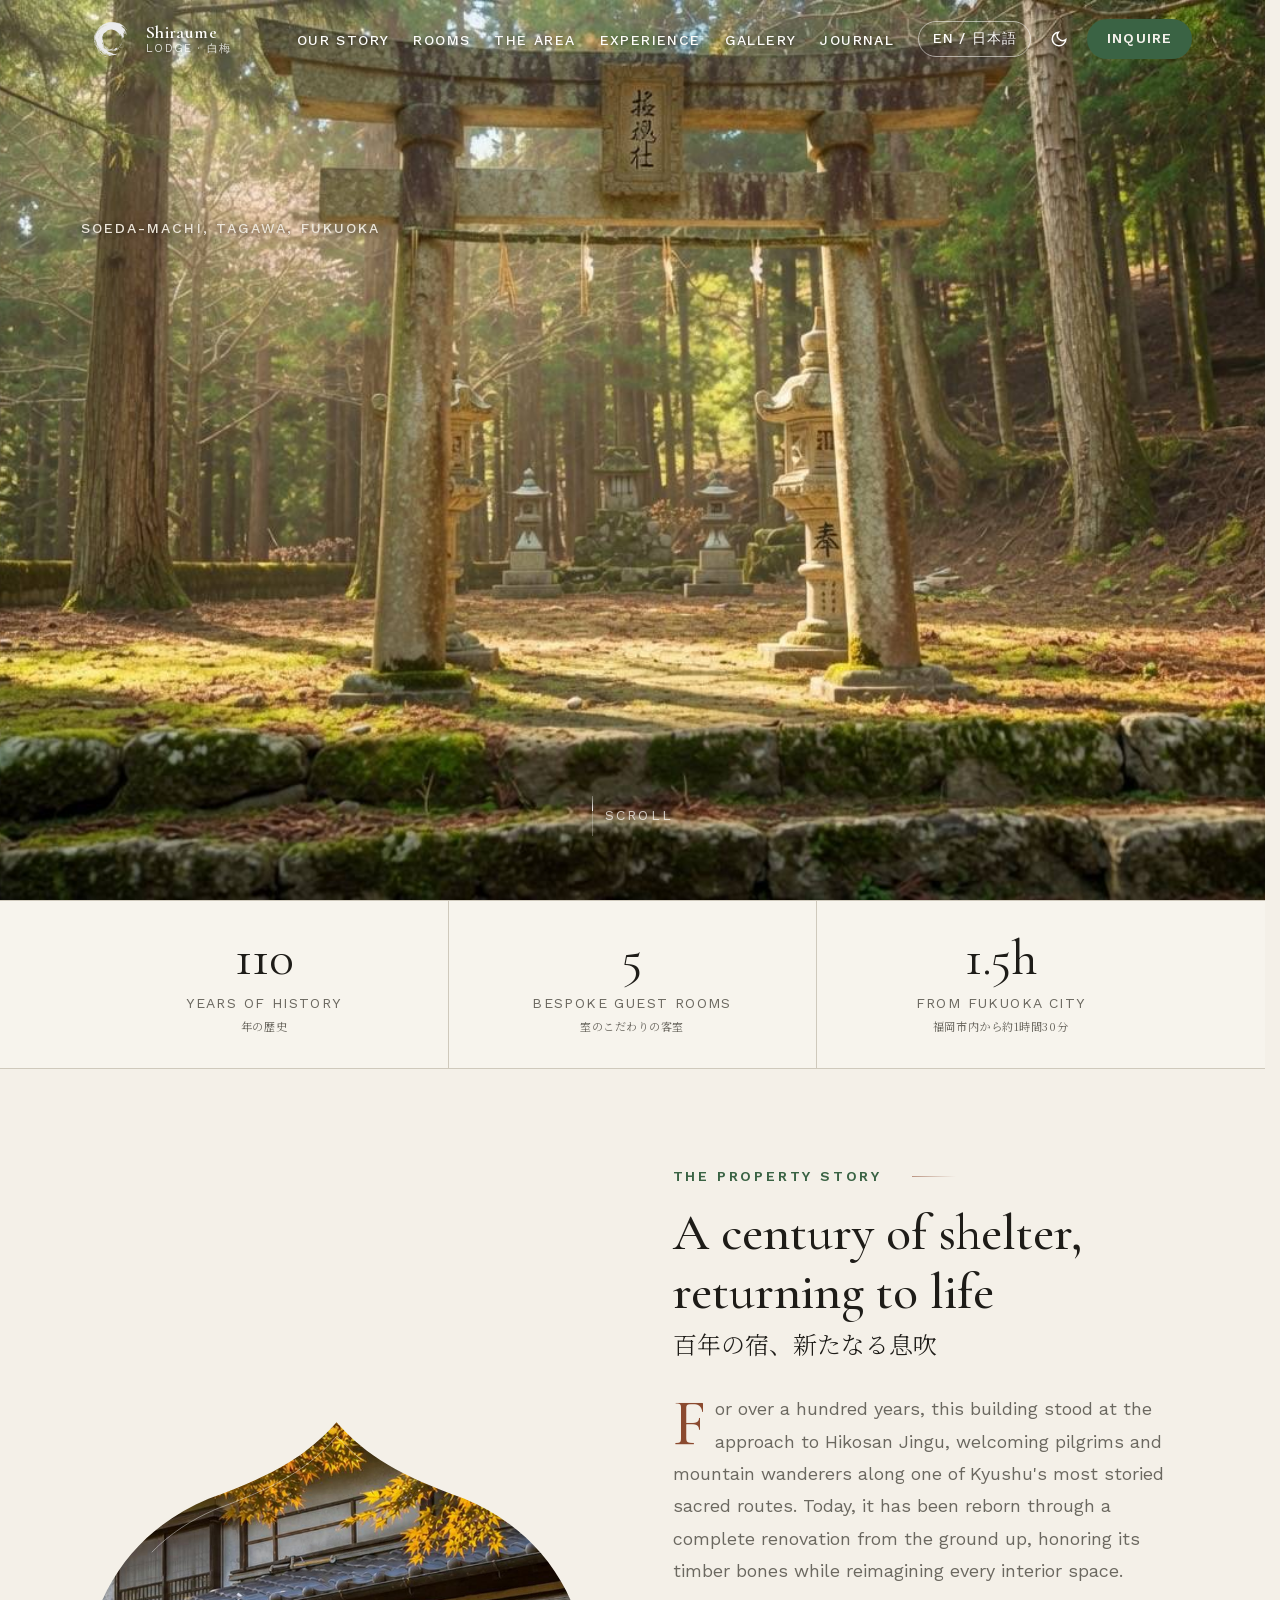
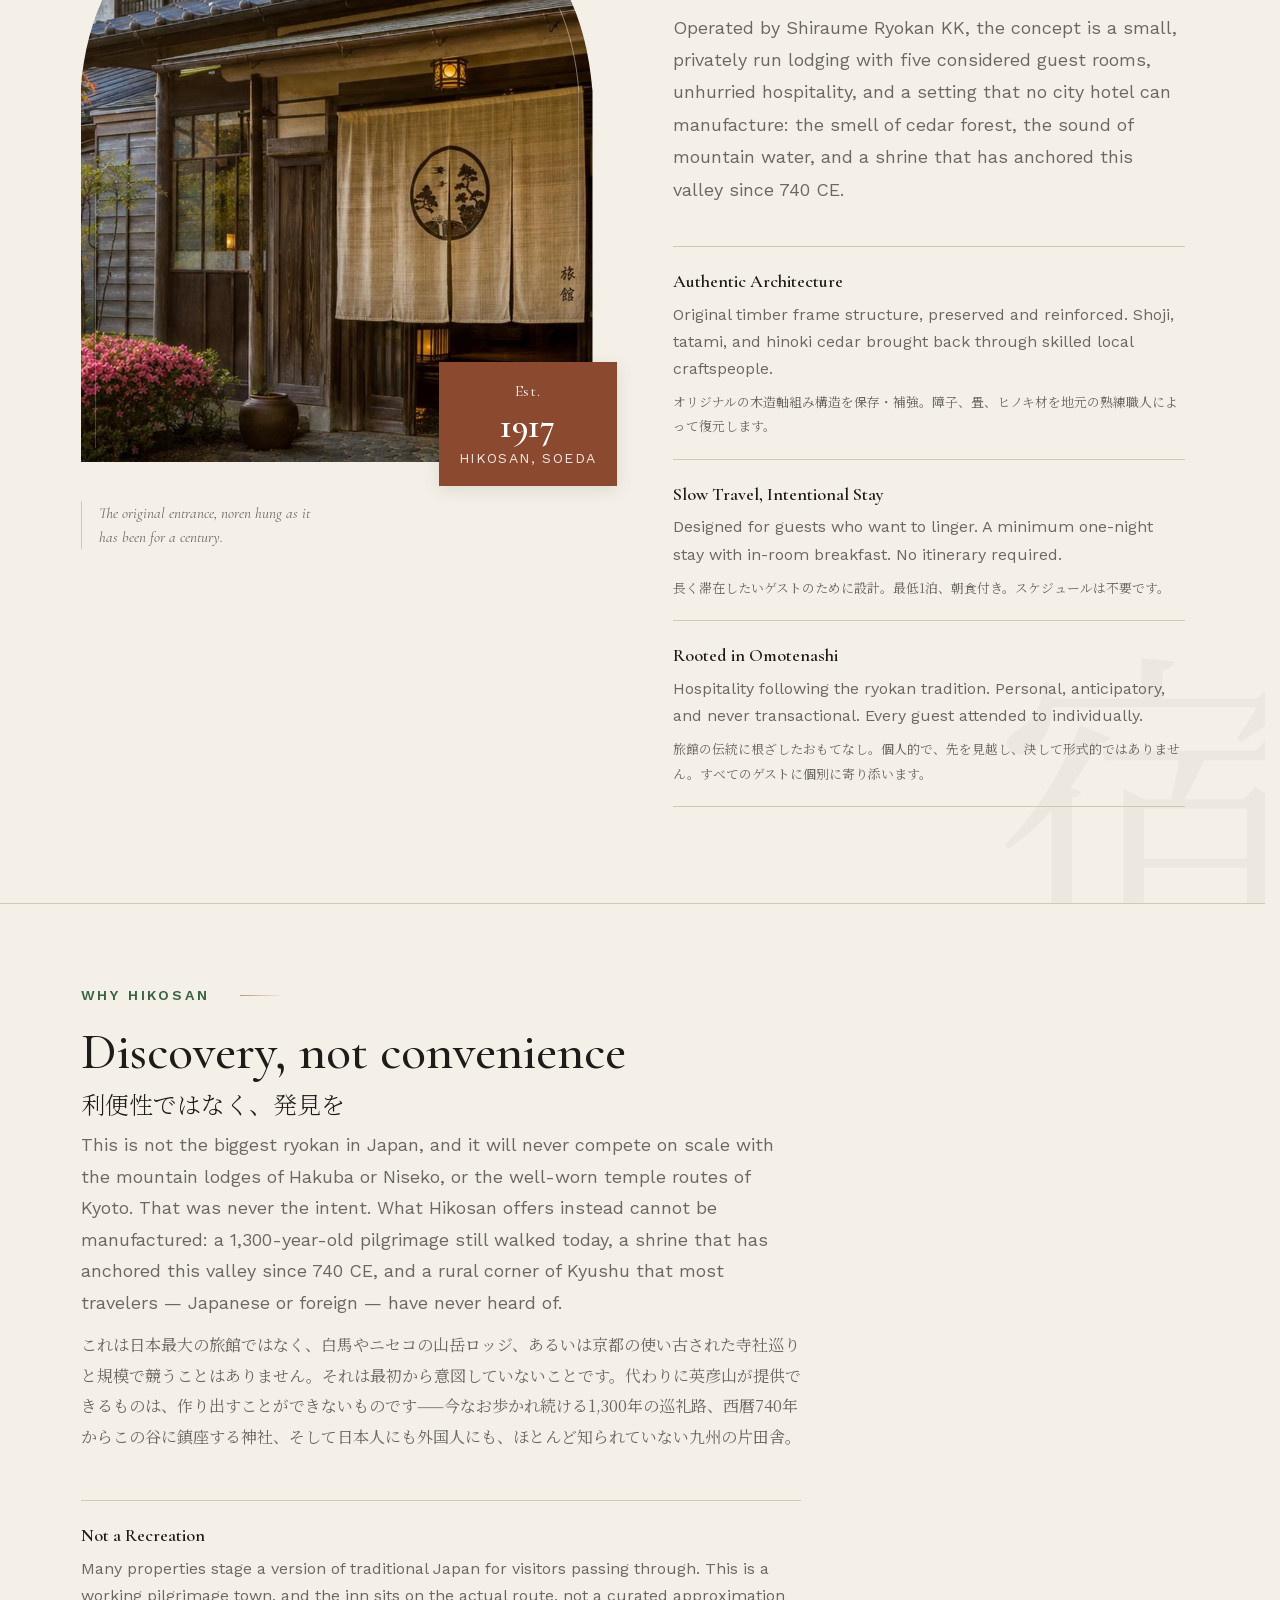
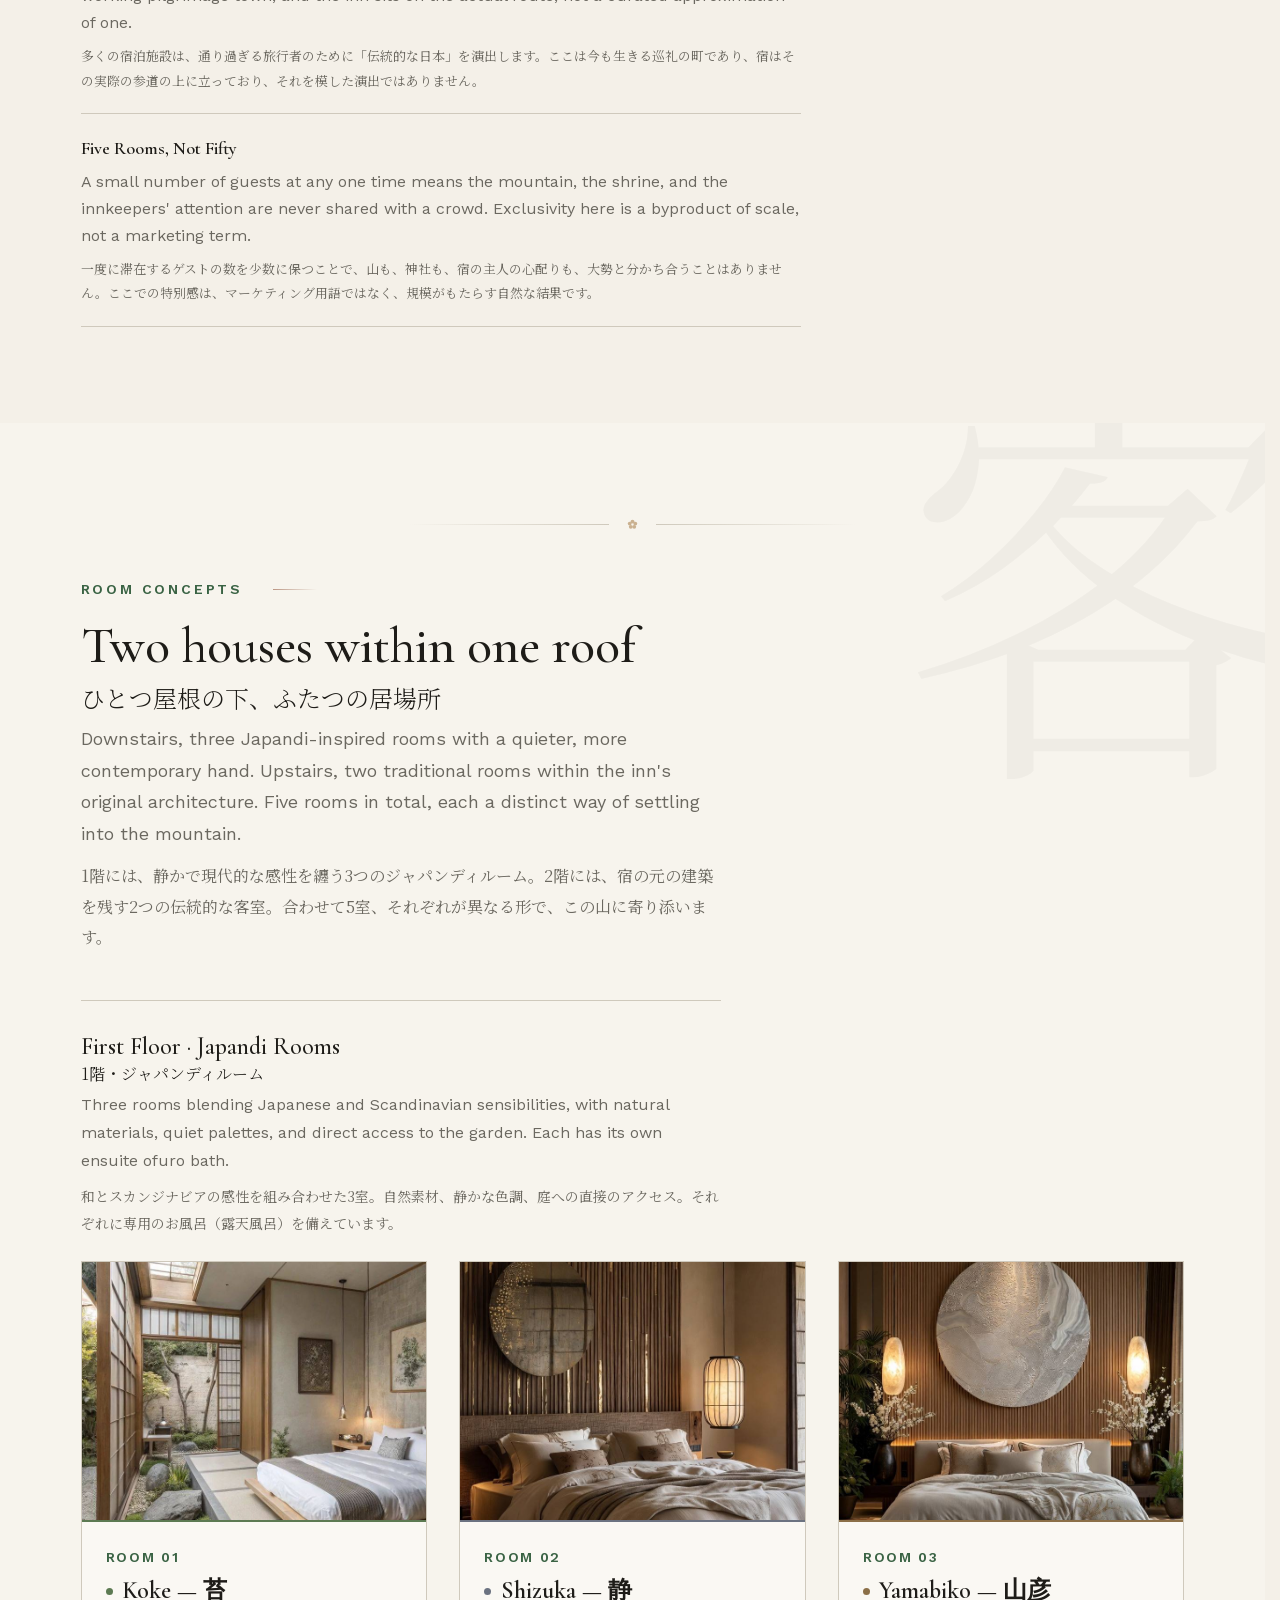
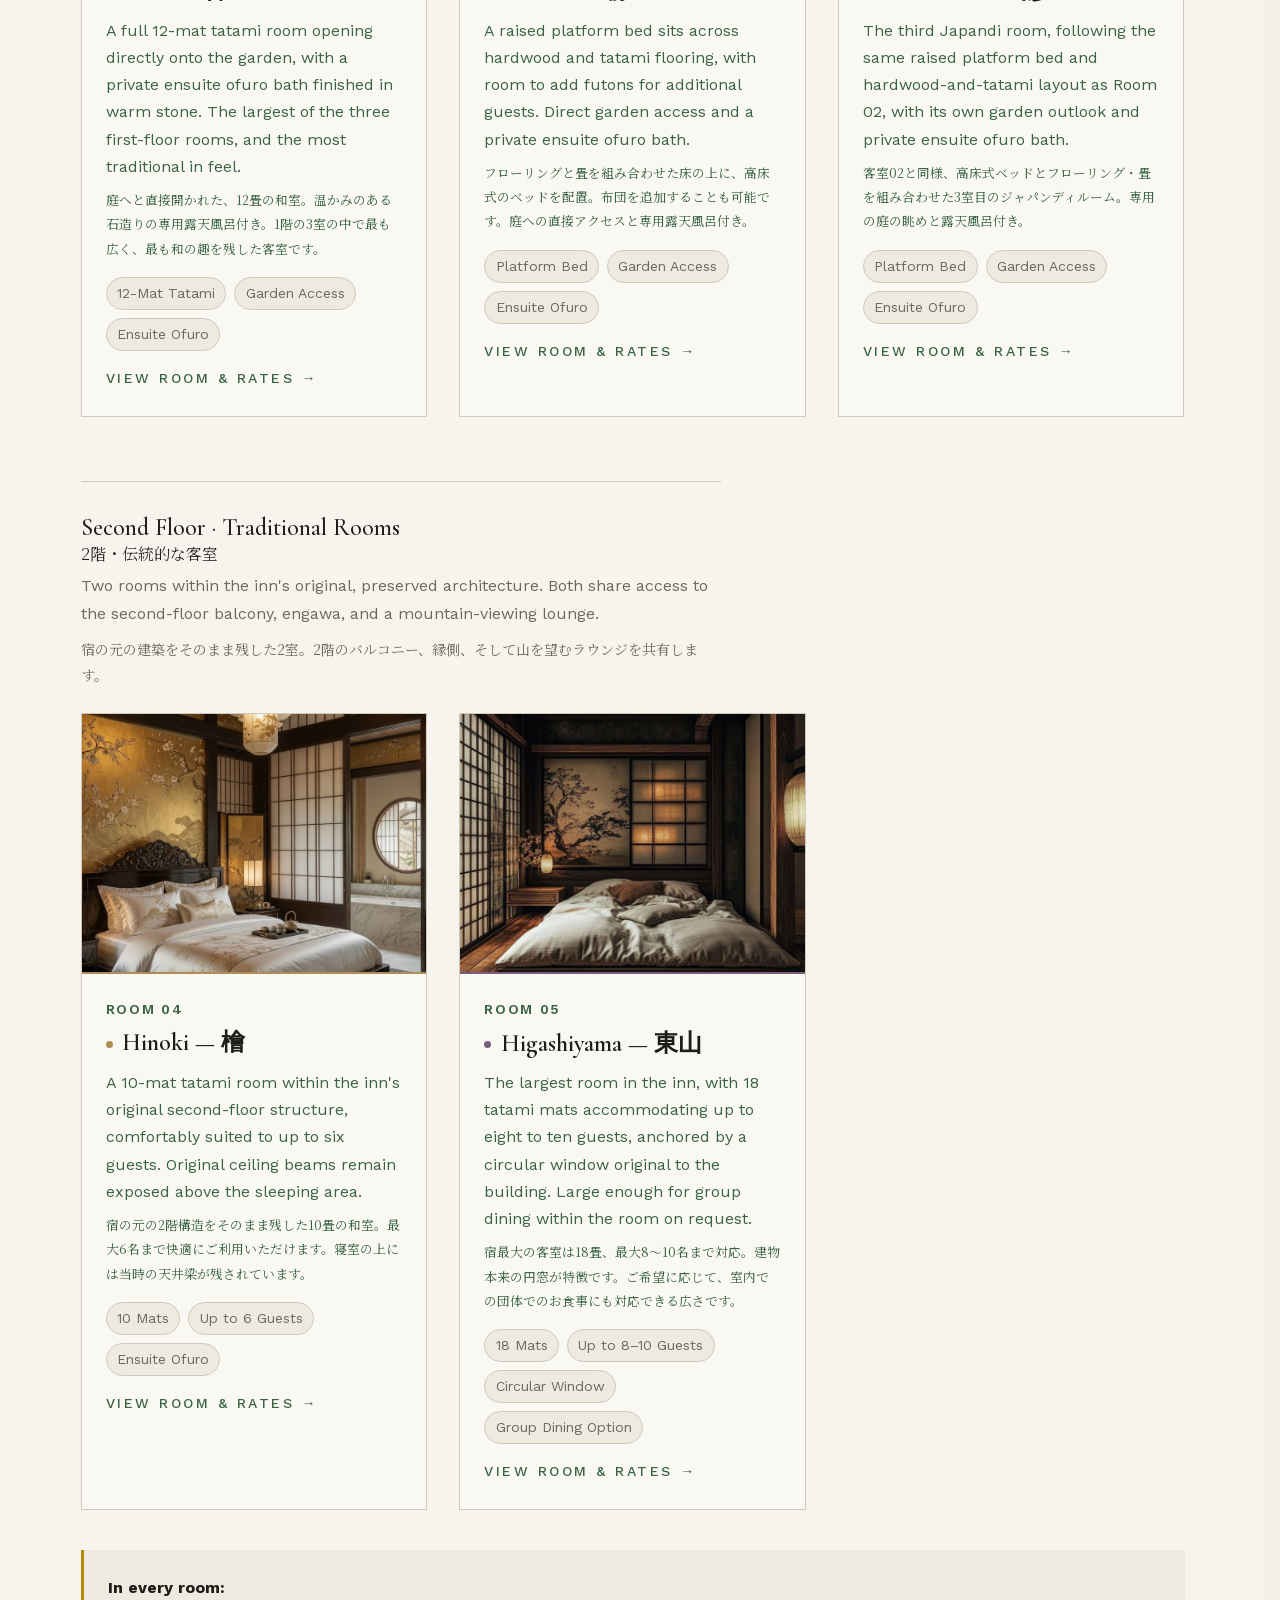
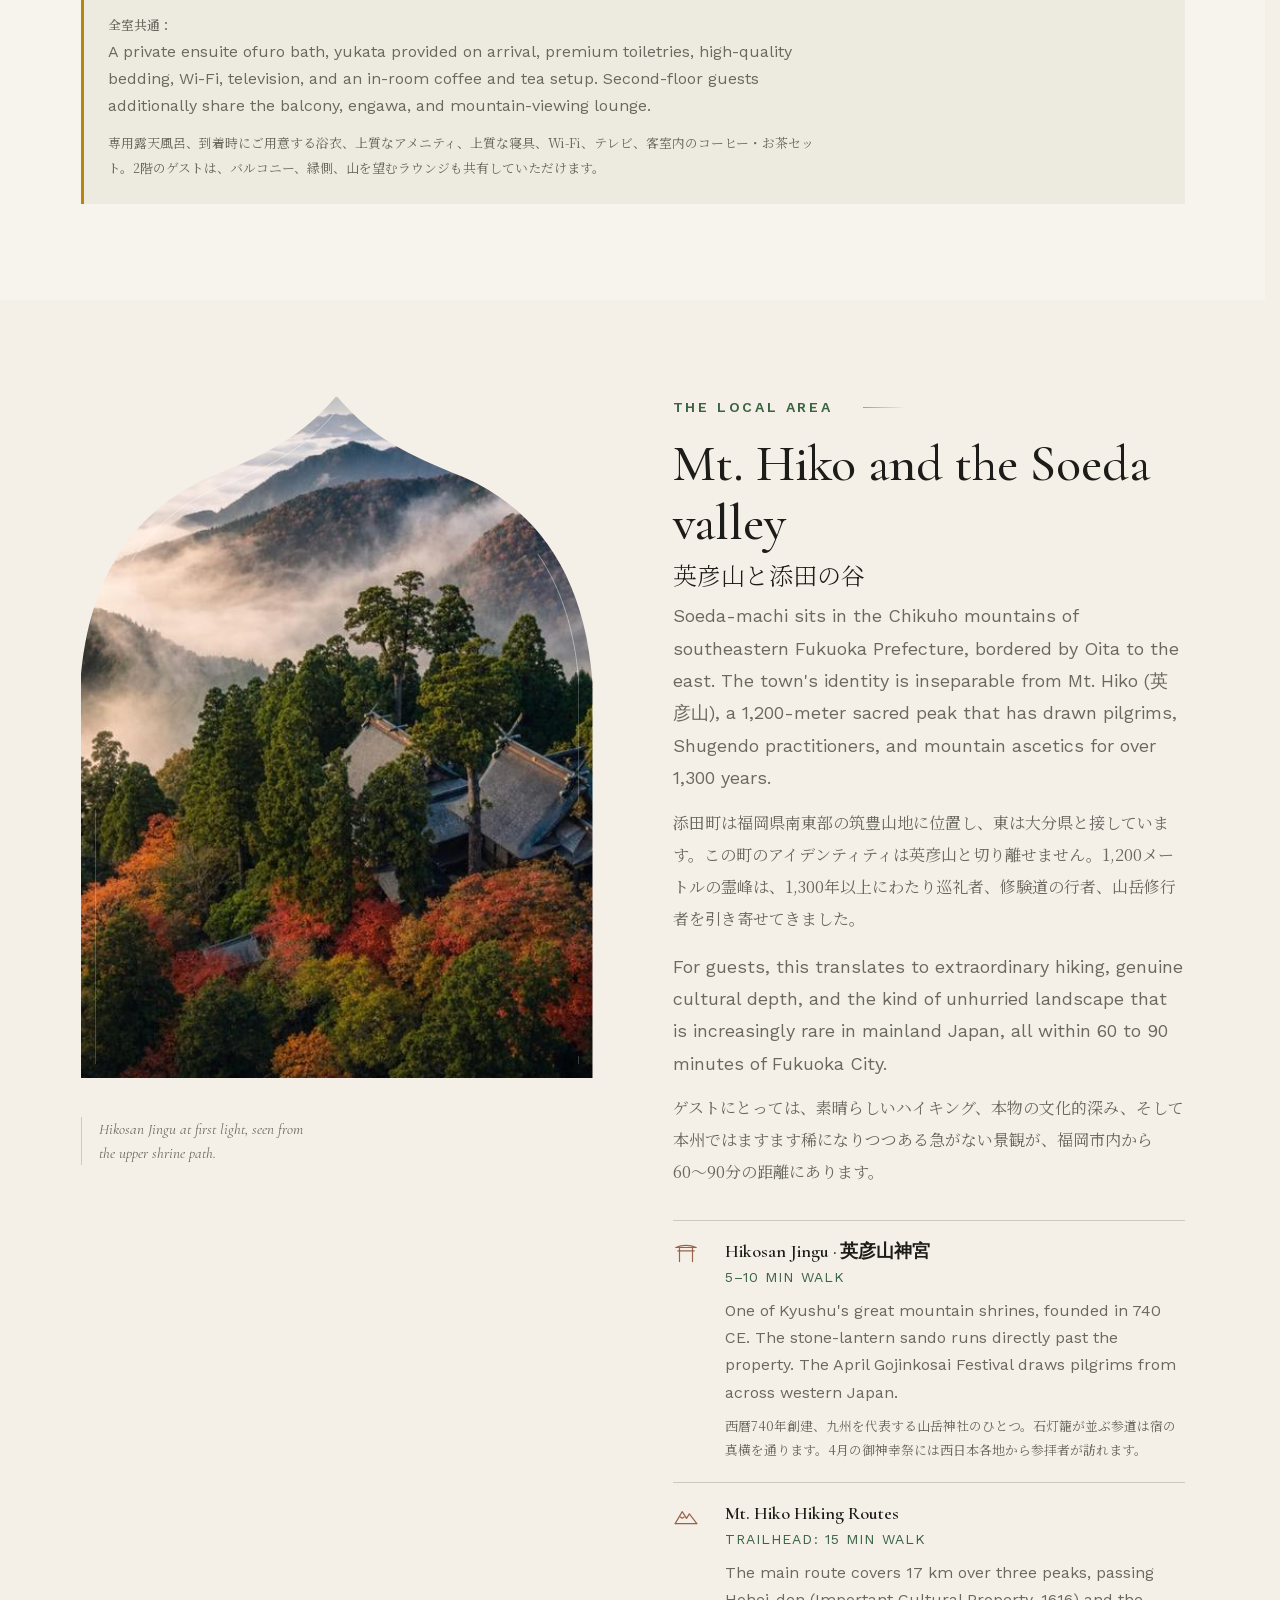
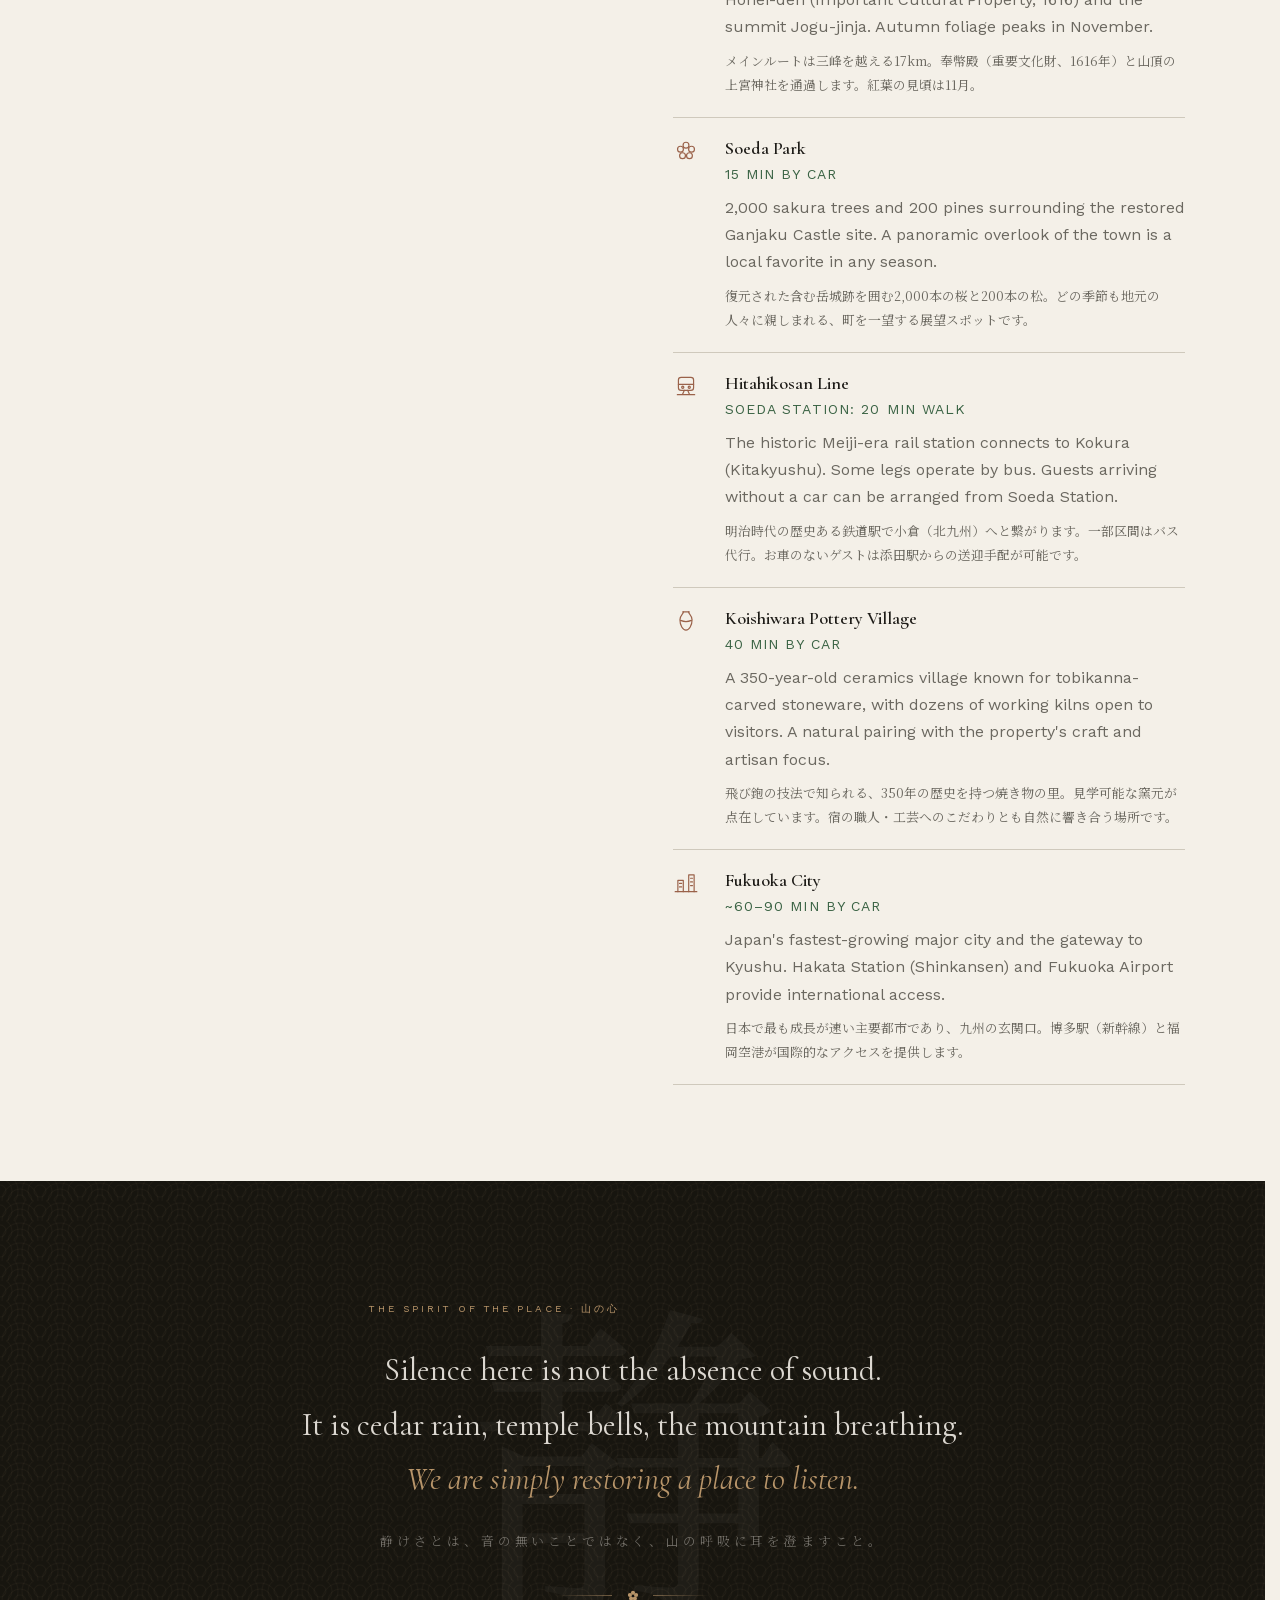
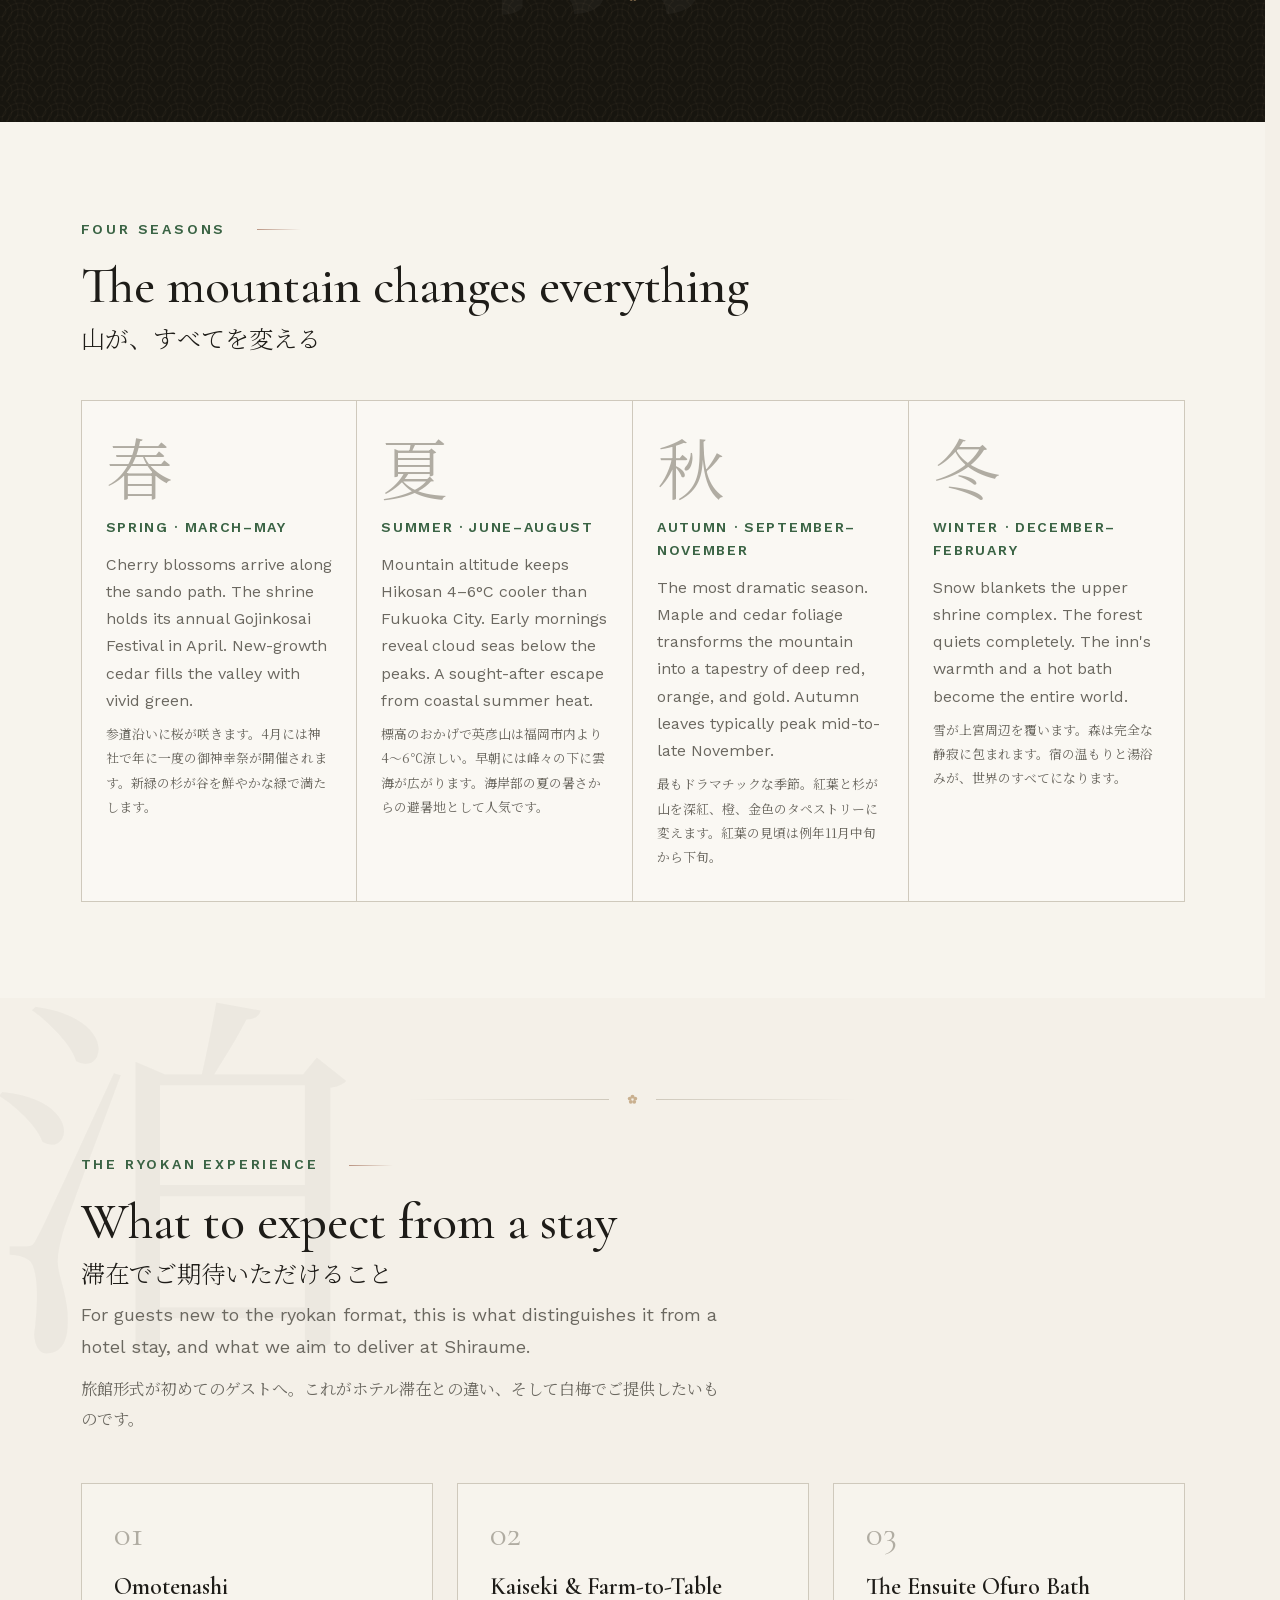
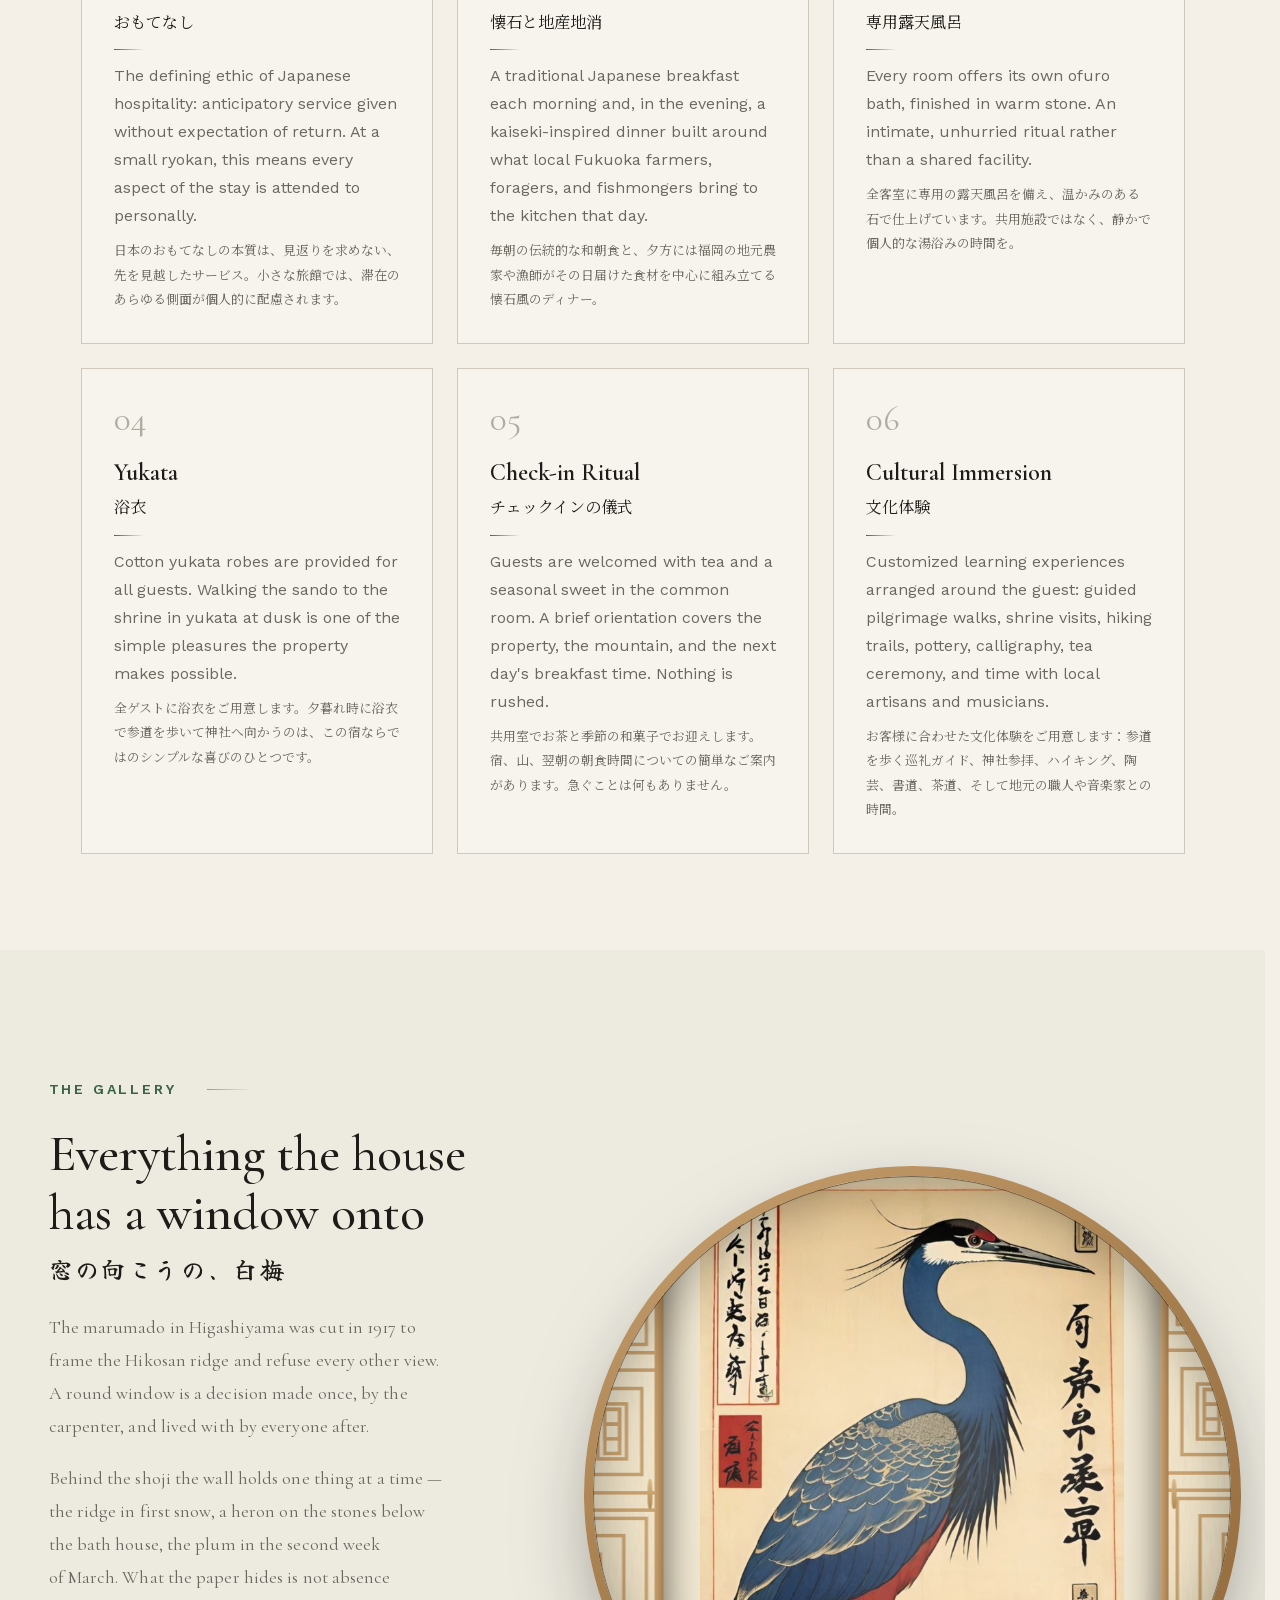
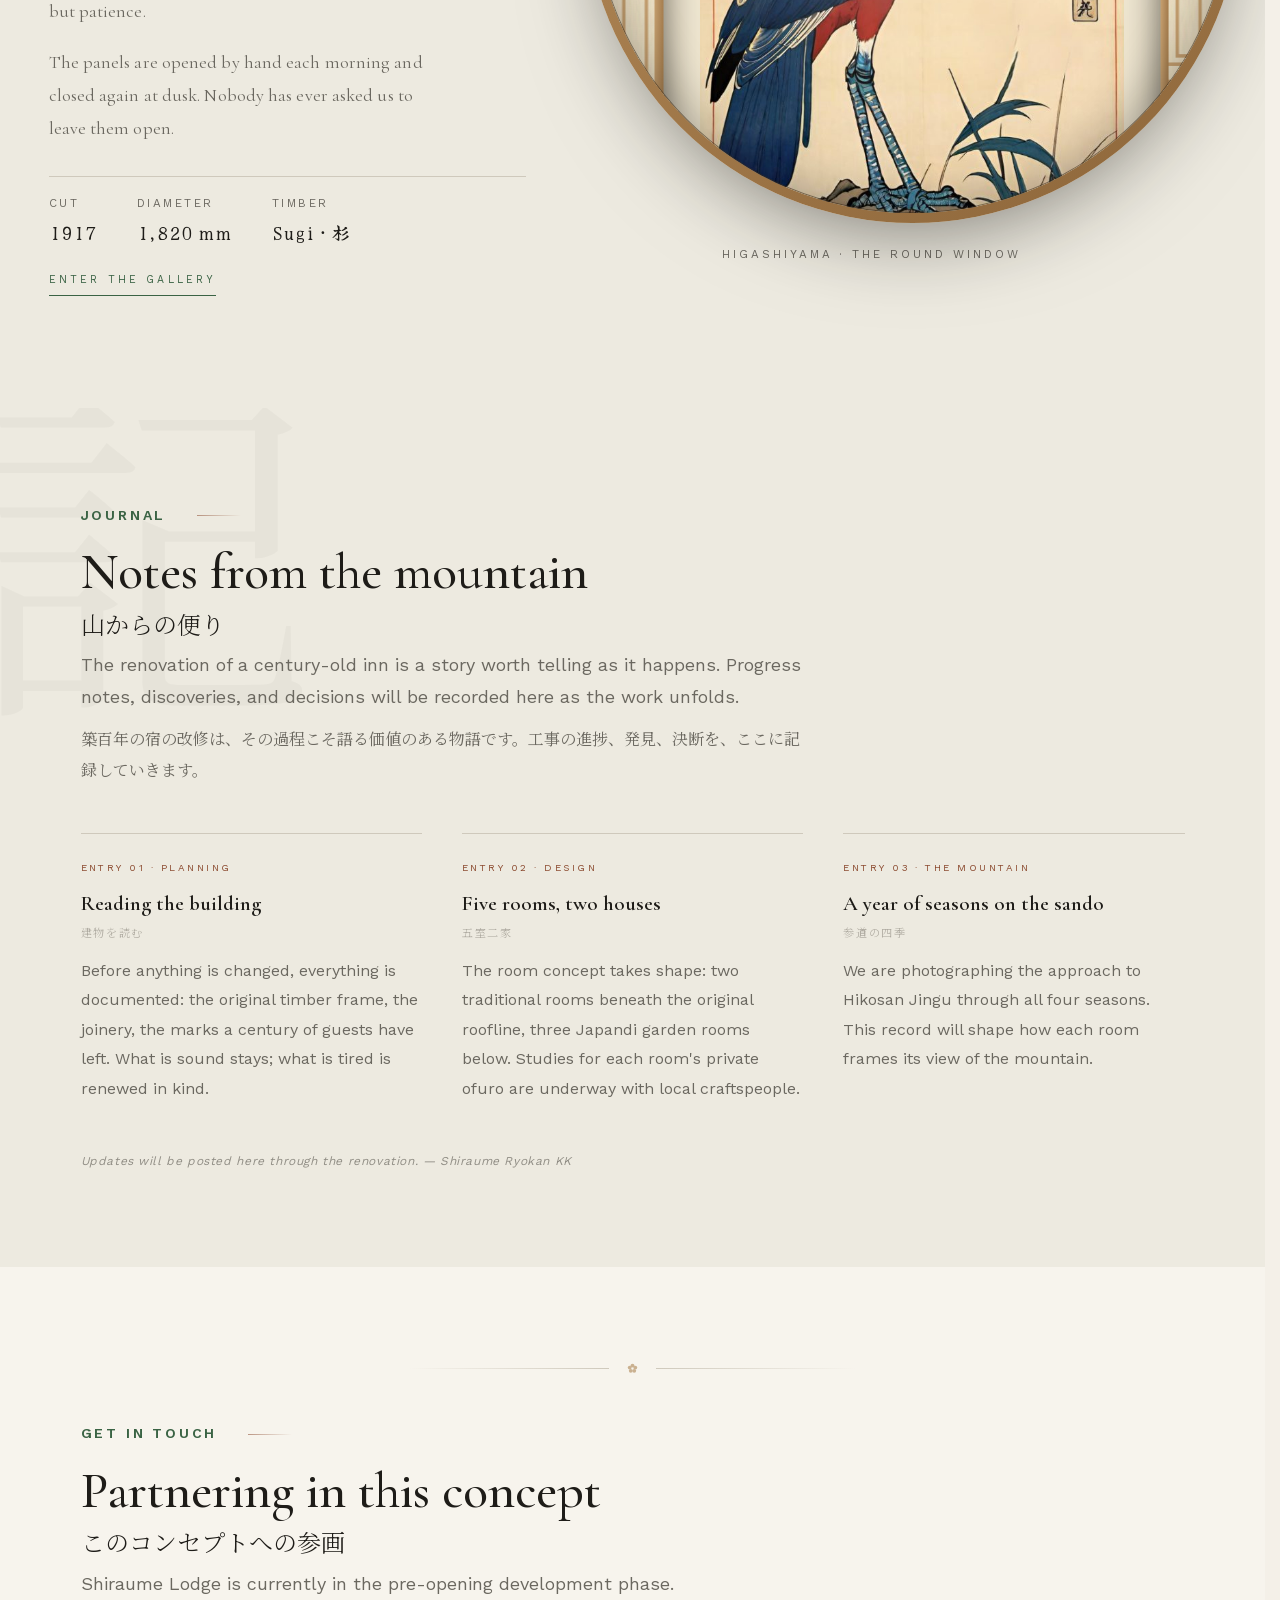
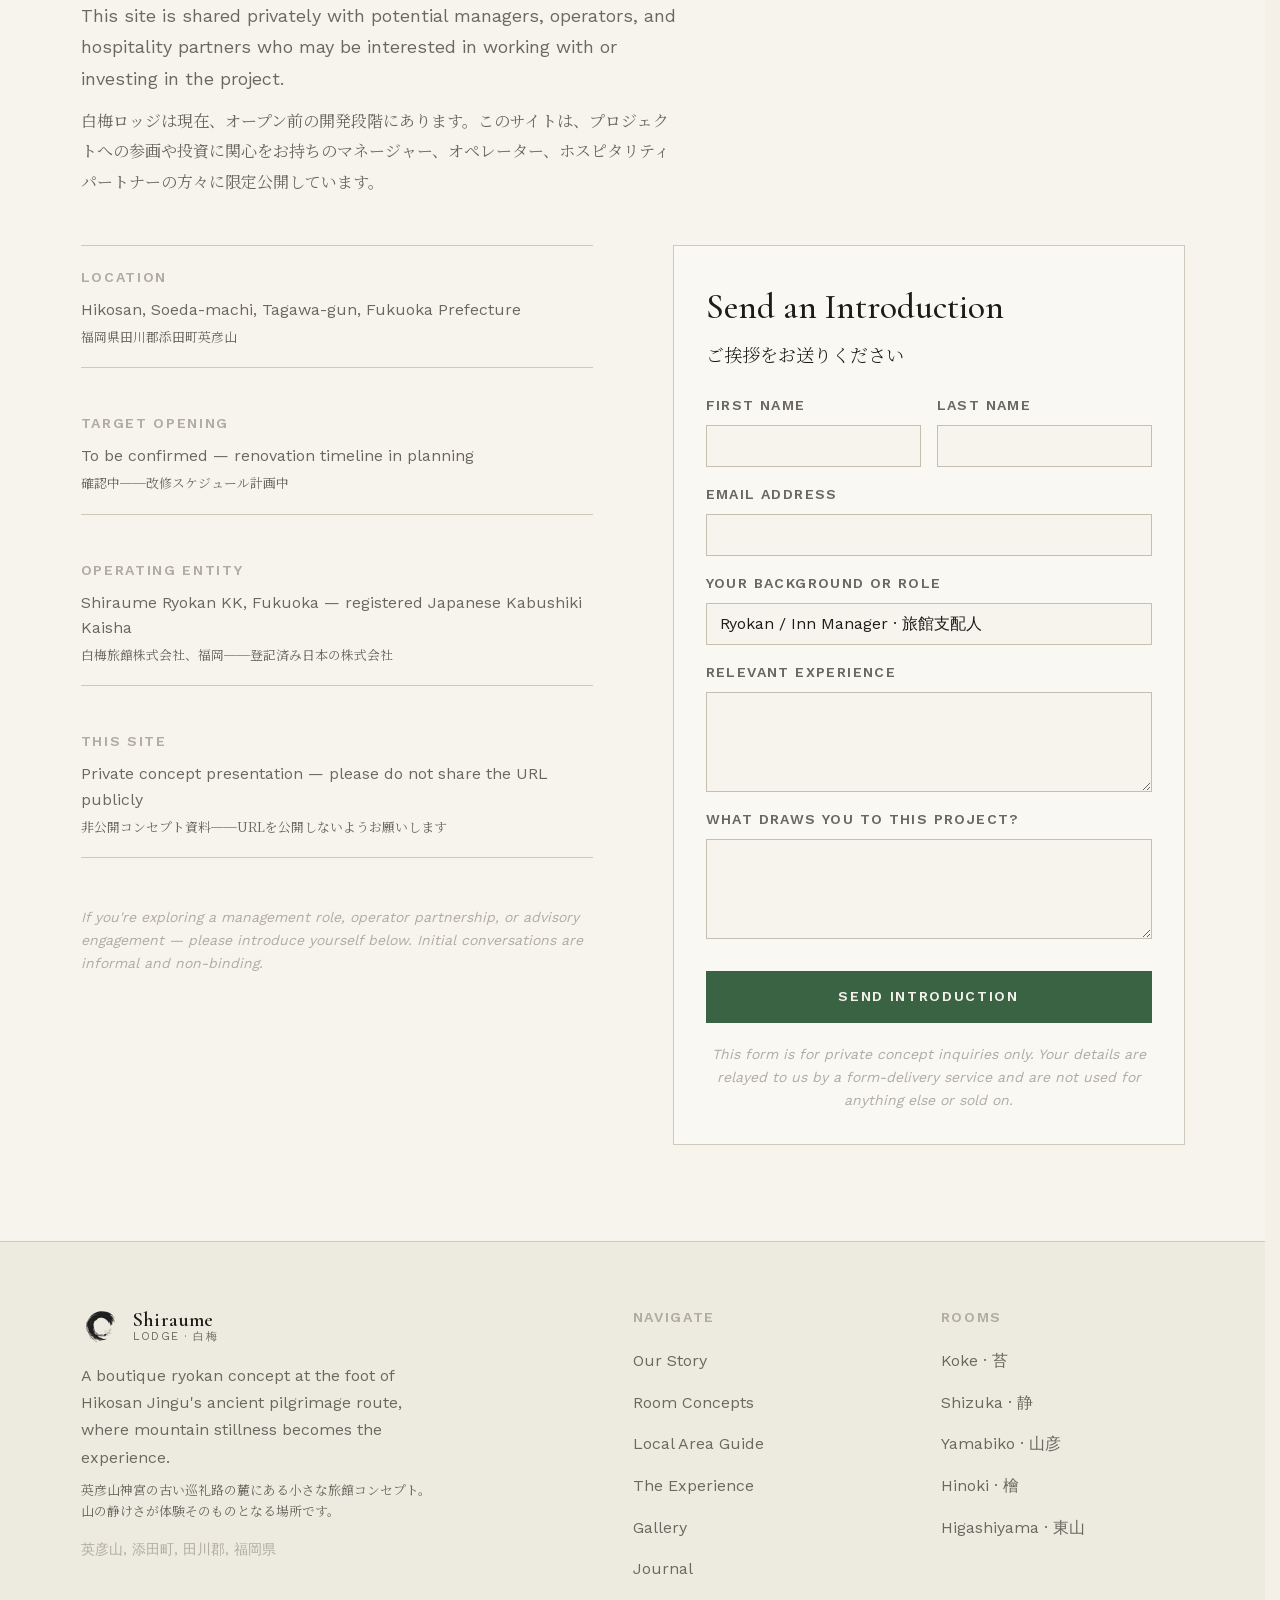
==== public/index.html @ cb6f2b68 "Load the brush face the gallery's Japanese asks for The rules calling for Yuji Syuku came across wit" ====
<!DOCTYPE html>
<html lang="en" data-lang="en">
<head>
  <meta charset="UTF-8">
  <meta name="viewport" content="width=device-width, initial-scale=1.0, maximum-scale=1">
  <title>Shiraume Lodge — A Ryokan Concept, Hikosan, Fukuoka</title>
  <meta name="description" content="A private concept presentation for Shiraume Lodge — a fully restored 110-year-old inn at the foot of Mt. Hiko's sacred pilgrimage route in Soeda, Fukuoka.">
  <meta name="robots" content="noindex, nofollow">
  <meta name="referrer" content="strict-origin-when-cross-origin">

  <meta property="og:title" content="Shiraume Lodge — A Ryokan Concept">
  <meta property="og:description" content="A private concept presentation for a boutique inn at the foot of Mt. Hiko, Fukuoka.">
  <meta property="og:type" content="website">
  <meta property="og:site_name" content="Shiraume Lodge">
  <meta property="og:locale" content="en_GB">
  <meta property="og:locale:alternate" content="ja_JP">
  <meta name="twitter:card" content="summary_large_image">
  <meta name="theme-color" content="#f5f1e8" media="(prefers-color-scheme: light)">
  <meta name="theme-color" content="#141210" media="(prefers-color-scheme: dark)">

  <style>
/* Web fonts, subset to the characters this site uses.
   Full families were 7.1 MB; this is the same faces at a fraction
   of the size, so the single-file build stays small enough to email. */
@font-face {
  font-family: 'Cormorant Garamond';
  font-style: italic;
  font-weight: 400 500;
  font-display: swap;
  src: url("[data-uri]") format('woff2');
  unicode-range: U+0460-052F, U+1C80-1C8A, U+20B4, U+2DE0-2DFF, U+A640-A69F, U+FE2E-FE2F;
}
@font-face {
  font-family: 'Cormorant Garamond';
  font-style: italic;
  font-weight: 400 500;
  font-display: swap;
  src: url("[data-uri]") format('woff2');
  unicode-range: U+0301, U+0400-045F, U+0490-0491, U+04B0-04B1, U+2116;
}
@font-face {
  font-family: 'Cormorant Garamond';
  font-style: italic;
  font-weight: 400 500;
  font-display: swap;
  src: url("[data-uri]") format('woff2');
  unicode-range: U+0102-0103, U+0110-0111, U+0128-0129, U+0168-0169, U+01A0-01A1, U+01AF-01B0, U+0300-0301, U+0303-0304, U+0308-0309, U+0323, U+0329, U+1EA0-1EF9, U+20AB;
}
@font-face {
  font-family: 'Cormorant Garamond';
  font-style: italic;
  font-weight: 400 500;
  font-display: swap;
  src: url("[data-uri]") format('woff2');
  unicode-range: U+0100-02BA, U+02BD-02C5, U+02C7-02CC, U+02CE-02D7, U+02DD-02FF, U+0304, U+0308, U+0329, U+1D00-1DBF, U+1E00-1E9F, U+1EF2-1EFF, U+2020, U+20A0-20AB, U+20AD-20C0, U+2113, U+2C60-2C7F, U+A720-A7FF;
}
@font-face {
  font-family: 'Cormorant Garamond';
  font-style: italic;
  font-weight: 400 500;
  font-display: swap;
  src: url("[data-uri]") format('woff2');
  unicode-range: U+0000-00FF, U+0131, U+0152-0153, U+02BB-02BC, U+02C6, U+02DA, U+02DC, U+0304, U+0308, U+0329, U+2000-206F, U+20AC, U+2122, U+2191, U+2193, U+2212, U+2215, U+FEFF, U+FFFD;
}
@font-face {
  font-family: 'Cormorant Garamond';
  font-style: normal;
  font-weight: 400 700;
  font-display: swap;
  src: url("[data-uri]") format('woff2');
  unicode-range: U+0460-052F, U+1C80-1C8A, U+20B4, U+2DE0-2DFF, U+A640-A69F, U+FE2E-FE2F;
}
@font-face {
  font-family: 'Cormorant Garamond';
  font-style: normal;
  font-weight: 400 700;
  font-display: swap;
  src: url("[data-uri]") format('woff2');
  unicode-range: U+0301, U+0400-045F, U+0490-0491, U+04B0-04B1, U+2116;
}
@font-face {
  font-family: 'Cormorant Garamond';
  font-style: normal;
  font-weight: 400 700;
  font-display: swap;
  src: url("[data-uri]") format('woff2');
  unicode-range: U+0102-0103, U+0110-0111, U+0128-0129, U+0168-0169, U+01A0-01A1, U+01AF-01B0, U+0300-0301, U+0303-0304, U+0308-0309, U+0323, U+0329, U+1EA0-1EF9, U+20AB;
}
@font-face {
  font-family: 'Cormorant Garamond';
  font-style: normal;
  font-weight: 400 700;
  font-display: swap;
  src: url("[data-uri]") format('woff2');
  unicode-range: U+0100-02BA, U+02BD-02C5, U+02C7-02CC, U+02CE-02D7, U+02DD-02FF, U+0304, U+0308, U+0329, U+1D00-1DBF, U+1E00-1E9F, U+1EF2-1EFF, U+2020, U+20A0-20AB, U+20AD-20C0, U+2113, U+2C60-2C7F, U+A720-A7FF;
}
@font-face {
  font-family: 'Cormorant Garamond';
  font-style: normal;
  font-weight: 400 700;
  font-display: swap;
  src: url("[data-uri]") format('woff2');
  unicode-range: U+0000-00FF, U+0131, U+0152-0153, U+02BB-02BC, U+02C6, U+02DA, U+02DC, U+0304, U+0308, U+0329, U+2000-206F, U+20AC, U+2122, U+2191, U+2193, U+2212, U+2215, U+FEFF, U+FFFD;
}
@font-face {
  font-family: 'Noto Serif JP';
  font-style: normal;
  font-weight: 300 600;
  font-display: swap;
  src: url("[data-uri]") format('woff2');
  unicode-range: U+25ee8, U+25f23, U+25f5c, U+25fd4, U+25fe0, U+25ffb, U+2600c, U+26017, U+26060, U+260ed, U+26222, U+2626a, U+26270, U+26286, U+2634c, U+26402, U+2667e, U+266b0, U+2671d, U+268dd, U+268ea, U+26951, U+2696f, U+26999, U+269dd, U+26a1e, U+26a58, U+26a8c, U+26ab7, U+26aff, U+26c29, U+26c73, U+26c9e, U+26cdd, U+26e40, U+26e65, U+26f94, U+26ff6-26ff8, U+270f4, U+2710d, U+27139, U+273da-273db, U+273fe, U+27410, U+27449, U+27614-27615, U+27631, U+27684, U+27693, U+2770e, U+27723, U+27752, U+278b2, U+27985, U+279b4, U+27a84, U+27bb3, U+27bbe, U+27bc7, U+27c3c, U+27cb8, U+27d73, U+27da0, U+27e10, U+27eaf, U+27fb7, U+2808a, U+280bb, U+28277, U+28282, U+282f3, U+283cd, U+2840c, U+28455, U+284dc, U+2856b, U+285c8-285c9, U+286d7, U+286fa, U+28946, U+28949, U+2896b, U+28987-28988, U+289ba-289bb, U+28a1e, U+28a29, U+28a43, U+28a71, U+28a99, U+28acd, U+28add, U+28ae4, U+28bc1, U+28bef, U+28cdd, U+28d10, U+28d71, U+28dfb, U+28e0f, U+28e17, U+28e1f, U+28e36, U+28e89, U+28eeb, U+28ef6, U+28f32, U+28ff8, U+292a0, U+292b1, U+29490, U+295cf, U+2967f, U+296f0, U+29719, U+29750, U+29810, U+298c6, U+29a72, U+29d4b, U+29ddb, U+29e15, U+29e3d, U+29e49, U+29e8a, U+29ec4, U+29edb, U+29ee9, U+29fce, U+29fd7, U+2a01a, U+2a02f, U+2a082, U+2a0f9, U+2a190, U+2a2b2, U+2a38c, U+2a437, U+2a5f1, U+2a602, U+2a61a, U+2a6b2, U+2a9e6, U+2b746, U+2b751, U+2b753, U+2b75a, U+2b75c, U+2b765, U+2b776-2b777, U+2b77c, U+2b782, U+2b789, U+2b78b, U+2b78e, U+2b794, U+2b7ac, U+2b7af, U+2b7bd, U+2b7c9, U+2b7cf, U+2b7d2, U+2b7d8, U+2b7f0, U+2b80d, U+2b817, U+2b81a, U+2d544, U+2e278, U+2e569, U+2e6ea, U+2f804, U+2f80f, U+2f815, U+2f818, U+2f81a, U+2f822, U+2f828, U+2f82c, U+2f833, U+2f83f, U+2f846, U+2f852, U+2f862, U+2f86d, U+2f873, U+2f877, U+2f884, U+2f899-2f89a, U+2f8a6, U+2f8ac, U+2f8b2, U+2f8b6, U+2f8d3, U+2f8db-2f8dc, U+2f8e1, U+2f8e5, U+2f8ea, U+2f8ed, U+2f8fc, U+2f903, U+2f90b, U+2f90f, U+2f91a, U+2f920-2f921, U+2f945, U+2f947, U+2f96c, U+2f995, U+2f9d0, U+2f9de-2f9df, U+2f9f4;
}
@font-face {
  font-family: 'Noto Serif JP';
  font-style: normal;
  font-weight: 300 600;
  font-display: swap;
  src: url("[data-uri]") format('woff2');
  unicode-range: U+1f235-1f23b, U+1f240-1f248, U+1f250-1f251, U+2000b, U+20089-2008a, U+200a2, U+200a4, U+200b0, U+200f5, U+20158, U+201a2, U+20213, U+2032b, U+20371, U+20381, U+203f9, U+2044a, U+20509, U+2053f, U+205b1, U+205d6, U+20611, U+20628, U+206ec, U+2074f, U+207c8, U+20807, U+2083a, U+208b9, U+2090e, U+2097c, U+20984, U+2099d, U+20a64, U+20ad3, U+20b1d, U+20b9f, U+20bb7, U+20d45, U+20d58, U+20de1, U+20e64, U+20e6d, U+20e95, U+20f5f, U+21201, U+2123d, U+21255, U+21274, U+2127b, U+212d7, U+212e4, U+212fd, U+2131b, U+21336, U+21344, U+213c4, U+2146d-2146e, U+215d7, U+21647, U+216b4, U+21706, U+21742, U+218bd, U+219c3, U+21a1a, U+21c56, U+21d2d, U+21d45, U+21d62, U+21d78, U+21d92, U+21d9c, U+21da1, U+21db7, U+21de0, U+21e33-21e34, U+21f1e, U+21f76, U+21ffa, U+2217b, U+22218, U+2231e, U+223ad, U+22609, U+226f3, U+2285b, U+228ab, U+2298f, U+22ab8, U+22b46, U+22b4f-22b50, U+22ba6, U+22c1d, U+22c24, U+22de1, U+22e42, U+22feb, U+231b6, U+231c3-231c4, U+231f5, U+23372, U+233cc, U+233d0, U+233d2-233d3, U+233d5, U+233da, U+233df, U+233e4, U+233fe, U+2344a-2344b, U+23451, U+23465, U+234e4, U+2355a, U+23594, U+235c4, U+23638-2363a, U+23647, U+2370c, U+2371c, U+2373f, U+23763-23764, U+237e7, U+237f1, U+237ff, U+23824, U+2383d, U+23a98, U+23c7f, U+23cbe, U+23cfe, U+23d00, U+23d0e, U+23d40, U+23dd3, U+23df9-23dfa, U+23f7e, U+2404b, U+24096, U+24103, U+241c6, U+241fe, U+242ee, U+243bc, U+243d0, U+24629, U+246a5, U+247f1, U+24896, U+248e9, U+24a4d, U+24b56, U+24b6f, U+24c16, U+24d14, U+24e04, U+24e0e, U+24e37, U+24e6a, U+24e8b, U+24ff2, U+2504a, U+25055, U+25122, U+251a9, U+251cd, U+251e5, U+2521e, U+2524c, U+2542e, U+2548e, U+254d9, U+2550e, U+255a7, U+2567f, U+25771, U+257a9, U+257b4, U+25874, U+259c4, U+259cc, U+259d4, U+25ad7, U+25ae3-25ae4, U+25af1, U+25bb2, U+25c4b, U+25c64, U+25da1, U+25e2e, U+25e56, U+25e62, U+25e65, U+25ec2, U+25ed8;
}
@font-face {
  font-family: 'Noto Serif JP';
  font-style: normal;
  font-weight: 300 600;
  font-display: swap;
  src: url("[data-uri]") format('woff2');
  unicode-range: U+ffd7, U+ffda-ffdc, U+ffe0-ffe2, U+ffe4, U+ffe6, U+ffe8-ffee, U+1f100-1f10c, U+1f110-1f16c, U+1f170-1f1ac, U+1f200-1f202, U+1f210-1f234;
}
@font-face {
  font-family: 'Noto Serif JP';
  font-style: normal;
  font-weight: 300 600;
  font-display: swap;
  src: url("[data-uri]") format('woff2');
  unicode-range: U+fa10, U+fa12-fa6d, U+fb00-fb04, U+fe10-fe19, U+fe30-fe42, U+fe44-fe52, U+fe54-fe66, U+fe68-fe6b, U+ff02, U+ff04, U+ff07, U+ff51, U+ff5b, U+ff5d, U+ff5f-ff60, U+ff66, U+ff69, U+ff87, U+ffa1-ffbe, U+ffc2-ffc7, U+ffca-ffcf, U+ffd2-ffd6;
}
@font-face {
  font-family: 'Noto Serif JP';
  font-style: normal;
  font-weight: 300 600;
  font-display: swap;
  src: url("[data-uri]") format('woff2');
  unicode-range: U+f92d-f959, U+f95b-f9f2, U+f9f4-fa0b, U+fa0e-fa0f;
}
@font-face {
  font-family: 'Noto Serif JP';
  font-style: normal;
  font-weight: 300 600;
  font-display: swap;
  src: url("[data-uri]") format('woff2');
  unicode-range: U+9e8b-9e8c, U+9e8e-9e8f, U+9e91-9e92, U+9e95-9e96, U+9e98, U+9e9b, U+9e9d-9e9e, U+9ea4-9ea5, U+9ea8-9eaa, U+9eac-9eb0, U+9eb3-9eb5, U+9eb8, U+9ebc-9ebf, U+9ec3, U+9ec6, U+9ec8, U+9ecb-9ecd, U+9ecf-9ed1, U+9ed4-9ed5, U+9ed8, U+9edb-9ee0, U+9ee4-9ee5, U+9ee7-9ee8, U+9eec-9ef2, U+9ef4-9ef9, U+9efb-9eff, U+9f02-9f03, U+9f07-9f09, U+9f0e-9f12, U+9f14-9f17, U+9f19-9f1b, U+9f1f-9f22, U+9f26, U+9f2a-9f2c, U+9f2f, U+9f31-9f32, U+9f34, U+9f37, U+9f39-9f3a, U+9f3c-9f3f, U+9f41, U+9f43-9f47, U+9f4a, U+9f4e-9f50, U+9f52-9f58, U+9f5a, U+9f5d-9f61, U+9f63, U+9f66-9f6a, U+9f6c-9f73, U+9f75-9f77, U+9f7a, U+9f7d, U+9f7f, U+9f8f-9f92, U+9f94-9f97, U+9f99, U+9f9c-9fa3, U+9fa5, U+9fb4, U+9fbc-9fc2, U+9fc4, U+9fc6, U+9fcc, U+f900-f92c;
}
@font-face {
  font-family: 'Noto Serif JP';
  font-style: normal;
  font-weight: 300 600;
  font-display: swap;
  src: url("[data-uri]") format('woff2');
  unicode-range: U+9c3e, U+9c41, U+9c43-9c4a, U+9c4e-9c50, U+9c52-9c54, U+9c56, U+9c58, U+9c5a-9c61, U+9c63, U+9c65, U+9c67-9c6b, U+9c6d-9c6e, U+9c70, U+9c72, U+9c75-9c78, U+9c7a-9c7c, U+9ce6-9ce7, U+9ceb-9cec, U+9cf0, U+9cf2, U+9cf6-9cf7, U+9cf9, U+9d02-9d03, U+9d06-9d09, U+9d0b, U+9d0e, U+9d11-9d12, U+9d15, U+9d17-9d18, U+9d1b-9d1f, U+9d23, U+9d26, U+9d2a-9d2c, U+9d2f-9d30, U+9d32-9d34, U+9d3a, U+9d3c-9d3f, U+9d41-9d48, U+9d4a, U+9d50-9d54, U+9d59, U+9d5d-9d65, U+9d69-9d6c, U+9d6f-9d70, U+9d72-9d73, U+9d76-9d77, U+9d7a-9d7c, U+9d7e, U+9d83-9d84, U+9d86-9d87, U+9d89-9d8a, U+9d8d-9d8e, U+9d92-9d93, U+9d95-9d9a, U+9da1, U+9da4, U+9da9-9dac, U+9dae, U+9db1-9db2, U+9db5, U+9db8-9dbd, U+9dbf-9dc4, U+9dc6-9dc7, U+9dc9-9dca, U+9dcf, U+9dd3-9dd7, U+9dd9-9dda, U+9dde-9de0, U+9de3, U+9de5-9de7, U+9de9, U+9deb, U+9ded-9df0, U+9df3-9df4, U+9df8, U+9dfd-9dfe, U+9e02, U+9e07, U+9e0a, U+9e0d-9e0e, U+9e10-9e12, U+9e15-9e16, U+9e19-9e1f, U+9e75, U+9e79-9e7d, U+9e80-9e85, U+9e87-9e88;
}
@font-face {
  font-family: 'Noto Serif JP';
  font-style: normal;
  font-weight: 300 600;
  font-display: swap;
  src: url("[data-uri]") format('woff2');
  unicode-range: U+9ae5-9ae7, U+9ae9, U+9aeb-9aec, U+9aee-9aef, U+9af1-9af5, U+9af7, U+9af9-9afb, U+9afd, U+9aff-9b06, U+9b08-9b09, U+9b0b-9b0e, U+9b10, U+9b12, U+9b16, U+9b18-9b1d, U+9b1f-9b20, U+9b22-9b23, U+9b25-9b2f, U+9b32-9b35, U+9b37, U+9b39-9b3b, U+9b3d, U+9b43-9b44, U+9b48, U+9b4b-9b4f, U+9b51, U+9b55-9b58, U+9b5b, U+9b5e, U+9b61, U+9b63, U+9b65-9b66, U+9b68, U+9b6a-9b6f, U+9b72-9b79, U+9b7f-9b80, U+9b83-9b87, U+9b89-9b8b, U+9b8d, U+9b8f-9b94, U+9b96-9b97, U+9b9a, U+9b9d-9ba0, U+9ba6-9ba7, U+9ba9-9baa, U+9bac, U+9bb0-9bb2, U+9bb4, U+9bb7-9bb9, U+9bbb-9bbc, U+9bbe-9bc1, U+9bc6-9bc8, U+9bca, U+9bce-9bd2, U+9bd4, U+9bd7-9bd8, U+9bdd, U+9bdf, U+9be1-9be5, U+9be7, U+9bea-9beb, U+9bee-9bf3, U+9bf5, U+9bf7-9bfa, U+9bfd, U+9bff-9c00, U+9c02, U+9c04, U+9c06, U+9c08-9c0d, U+9c0f-9c16, U+9c18-9c1e, U+9c21-9c2a, U+9c2d-9c32, U+9c35-9c37, U+9c39-9c3a, U+9c3d;
}
@font-face {
  font-family: 'Noto Serif JP';
  font-style: normal;
  font-weight: 300 600;
  font-display: swap;
  src: url("[data-uri]") format('woff2');
  unicode-range: U+98eb, U+98ed-98ee, U+98f0-98f1, U+98f3, U+98f6, U+9902, U+9907-9909, U+9911-9912, U+9914-9918, U+991a-9922, U+9924, U+9926-9927, U+992b-992c, U+992e, U+9931-9935, U+9939-993e, U+9940-9942, U+9945-9949, U+994b-994e, U+9950-9952, U+9954-9955, U+9958-9959, U+995b-995c, U+995e-9960, U+9963, U+9997-9998, U+999b, U+999d-999f, U+99a3, U+99a5-99a6, U+99a8, U+99ad-99ae, U+99b0-99b2, U+99b5, U+99b9-99ba, U+99bc-99bd, U+99bf, U+99c1, U+99c3, U+99c8-99c9, U+99d1, U+99d3-99d5, U+99d8-99df, U+99e1-99e2, U+99e7, U+99ea-99ee, U+99f0-99f2, U+99f4-99f5, U+99f8-99f9, U+99fb-99fe, U+9a01-9a05, U+9a08, U+9a0a-9a0c, U+9a0f-9a11, U+9a16, U+9a1a, U+9a1e, U+9a20, U+9a22-9a24, U+9a27, U+9a2b, U+9a2d-9a2e, U+9a31, U+9a33, U+9a35-9a38, U+9a3e, U+9a40-9a45, U+9a47, U+9a4a-9a4e, U+9a51-9a52, U+9a54-9a58, U+9a5b, U+9a5d, U+9a5f, U+9a62, U+9a64-9a65, U+9a69-9a6c, U+9aaa, U+9aac-9ab0, U+9ab2, U+9ab4-9ab7, U+9ab9, U+9abb-9ac1, U+9ac3, U+9ac6, U+9ac8, U+9ace-9ad3, U+9ad5-9ad7, U+9adb-9adc, U+9ade-9ae0, U+9ae2-9ae4;
}
@font-face {
  font-family: 'Noto Serif JP';
  font-style: normal;
  font-weight: 300 600;
  font-display: swap;
  src: url("[data-uri]") format('woff2');
  unicode-range: U+971d, U+9721-9724, U+9728, U+972a, U+9730-9731, U+9733, U+9736, U+9738-9739, U+973b, U+973d-973e, U+9741-9744, U+9746-974a, U+974d-974f, U+9751, U+9755, U+9757-9758, U+975a-975c, U+9760-9761, U+9763-9764, U+9766-9768, U+976a-976b, U+976e, U+9771, U+9773, U+9776-977d, U+977f-9781, U+9785-9786, U+9789, U+978b, U+978f-9790, U+9795-9797, U+9799-979a, U+979c, U+979e-97a0, U+97a2-97a3, U+97a6, U+97a8, U+97ab-97ac, U+97ae, U+97b1-97b6, U+97b8-97ba, U+97bc, U+97be-97bf, U+97c1, U+97c3-97ce, U+97d0-97d1, U+97d4, U+97d7-97d9, U+97db-97de, U+97e0-97e1, U+97e4, U+97e6, U+97ed-97ef, U+97f1-97f2, U+97f4-97f8, U+97fa, U+9804, U+9807, U+980a, U+980c-980f, U+9814, U+9816-9817, U+9819-981a, U+981c, U+981e, U+9820-9821, U+9823-9826, U+982b, U+982e-9830, U+9832-9835, U+9837, U+9839, U+983d-983e, U+9844, U+9846-9847, U+984a-984b, U+984f, U+9851-9853, U+9856-9857, U+9859-985b, U+9862-9863, U+9865-9866, U+986a-986c, U+986f-9871, U+9873-9875, U+98aa-98ab, U+98ad-98ae, U+98b0-98b1, U+98b4, U+98b6-98b8, U+98ba-98bc, U+98bf, U+98c2-98c8, U+98cb-98cc, U+98ce, U+98dc, U+98de, U+98e0-98e1, U+98e3, U+98e5-98e7, U+98e9-98ea;
}
@font-face {
  font-family: 'Noto Serif JP';
  font-style: normal;
  font-weight: 300 600;
  font-display: swap;
  src: url("[data-uri]") format('woff2');
  unicode-range: U+944a, U+944c, U+9452-9453, U+9455, U+9459-945c, U+945e-9463, U+9468, U+946a-946b, U+946d-9472, U+9475, U+9477, U+947c-947f, U+9481, U+9483-9485, U+9578-9579, U+957e-957f, U+9582, U+9584, U+9586-9588, U+958a, U+958c-958f, U+9592, U+9594, U+9596, U+9598-9599, U+959d-95a1, U+95a4, U+95a6-95a9, U+95ab-95ad, U+95b1, U+95b4, U+95b6, U+95b9-95bf, U+95c3, U+95c6, U+95c8-95cd, U+95d0-95d6, U+95d9-95da, U+95dc-95e2, U+95e4-95e6, U+95e8, U+961d-961e, U+9621-9622, U+9624-9626, U+9628, U+962c, U+962e-962f, U+9631, U+9633-9634, U+9637-963a, U+963c-963d, U+9641-9642, U+964b-964c, U+964f, U+9652, U+9654, U+9656-9658, U+965c-965f, U+9661, U+9666, U+966a, U+966c, U+966e, U+9672, U+9674, U+9677, U+967b-967c, U+967e-967f, U+9681-9684, U+9689, U+968b, U+968d, U+9691, U+9695-9698, U+969a, U+969d, U+969f, U+96a4-96aa, U+96ae-96b4, U+96b6, U+96b8-96bb, U+96bd, U+96c1, U+96c9-96cb, U+96cd-96ce, U+96d2, U+96d5-96d6, U+96d8-96da, U+96dc-96df, U+96e9, U+96ef, U+96f1, U+96f9-96fa, U+9702-9706, U+9708-9709, U+970d-970f, U+9711, U+9713-9714, U+9716, U+9719-971b;
}
@font-face {
  font-family: 'Noto Serif JP';
  font-style: normal;
  font-weight: 300 600;
  font-display: swap;
  src: url("[data-uri]") format('woff2');
  unicode-range: U+92bc-92bd, U+92bf-92c3, U+92c5-92c8, U+92cb-92d0, U+92d2-92d3, U+92d5, U+92d7-92d9, U+92dc-92dd, U+92df-92e1, U+92e3-92e5, U+92e7-92ea, U+92ec, U+92ee, U+92f0, U+92f2, U+92f7-92fb, U+92ff-9300, U+9302, U+9304, U+9308, U+930d, U+930f-9311, U+9314-9315, U+9318-931a, U+931c-931f, U+9321-9325, U+9327-932b, U+932e, U+9333-9337, U+933a-933b, U+9344, U+9347-934a, U+934d, U+9350-9352, U+9354-9358, U+935a, U+935c, U+935e, U+9360, U+9364-9365, U+9367, U+9369-936d, U+936f-9371, U+9373-9374, U+9376, U+937a, U+937d-9382, U+9388, U+938a-938b, U+938d, U+938f, U+9392, U+9394-9395, U+9397-9398, U+939a-939b, U+939e, U+93a1, U+93a3-93a4, U+93a6, U+93a8-93a9, U+93ab-93ad, U+93b0, U+93b4-93b6, U+93b9-93bb, U+93c1, U+93c3-93cd, U+93d0-93d1, U+93d3, U+93d6-93d9, U+93dc-93df, U+93e2, U+93e4-93e8, U+93f1, U+93f5, U+93f7-93fb, U+93fd, U+9401-9404, U+9407-9409, U+940d-9410, U+9413-9417, U+9419-941a, U+941f, U+9421, U+942b, U+942e-942f, U+9431-9434, U+9436, U+9438, U+943a-943b, U+943d, U+943f, U+9441, U+9443-9445, U+9448;
}
@font-face {
  font-family: 'Noto Serif JP';
  font-style: normal;
  font-weight: 300 600;
  font-display: swap;
  src: url("[data-uri]") format('woff2');
  unicode-range: U+9143, U+9146-914c, U+914f, U+9153, U+9156-915b, U+9161, U+9163-9165, U+9167, U+9169, U+916d, U+9172-9174, U+9179-917b, U+9181-9183, U+9185-9187, U+9189-918b, U+918e, U+9191, U+9193-9195, U+9197-9198, U+919e, U+91a1-91a2, U+91a6, U+91a8, U+91aa-91b6, U+91ba-91bd, U+91bf-91c6, U+91c9, U+91cb, U+91d0, U+91d3-91d4, U+91d6-91d7, U+91d9-91db, U+91de-91df, U+91e1, U+91e4-91e6, U+91e9-91ea, U+91ec-91f1, U+91f5-91f7, U+91f9, U+91fb-91fd, U+91ff-9201, U+9204-9207, U+9209-920a, U+920c, U+920e, U+9210-9218, U+921c-921e, U+9223-9226, U+9228-9229, U+922c, U+922e-9230, U+9233, U+9235-923a, U+923c, U+923e-9240, U+9242-9243, U+9245-924b, U+924d-9251, U+9256-925a, U+925c-925e, U+9260-9261, U+9264-9269, U+926e-9270, U+9275-9279, U+927b-927f, U+9288-928a, U+928d-928e, U+9291-9293, U+9295-9297, U+9299, U+929b-929c, U+929f-92a0, U+92a4-92a5, U+92a7-92a8, U+92ab, U+92af, U+92b2-92b3, U+92b6-92bb;
}
@font-face {
  font-family: 'Noto Serif JP';
  font-style: normal;
  font-weight: 300 600;
  font-display: swap;
  src: url("[data-uri]") format('woff2');
  unicode-range: U+8f52-8f55, U+8f57-8f58, U+8f5c-8f5e, U+8f61-8f66, U+8f9c-8f9d, U+8f9f-8fa2, U+8fa4-8fa8, U+8fad-8faf, U+8fb4-8fb8, U+8fbe, U+8fc0-8fc2, U+8fc6, U+8fc8, U+8fca-8fcb, U+8fcd, U+8fd0, U+8fd2-8fd3, U+8fd5, U+8fda, U+8fe0, U+8fe2-8fe5, U+8fe8-8fea, U+8fed-8fef, U+8ff1, U+8ff4-8ff6, U+8ff8-8ffb, U+8ffe, U+9002, U+9004-9005, U+9008, U+900b-900e, U+9011, U+9013, U+9015-9016, U+9018, U+901b, U+901e, U+9021, U+9027-902a, U+902c-902d, U+902f, U+9033-9037, U+9039, U+903c, U+903e-903f, U+9041, U+9043-9044, U+9049, U+904c, U+904f-9052, U+9056, U+9058, U+905b-905e, U+9062, U+9066-9068, U+906c, U+906f-9070, U+9072, U+9074, U+9076, U+9079, U+9080-9083, U+9085, U+9087-9088, U+908b-908c, U+908e-9090, U+9095, U+9097-9099, U+909b, U+90a0-90a2, U+90a5, U+90a8, U+90af-90b6, U+90bd-90be, U+90c3-90c5, U+90c7-90c9, U+90cc, U+90d2, U+90d5, U+90d7-90d9, U+90db-90df, U+90e2, U+90e4-90e5, U+90eb, U+90ef-90f0, U+90f2, U+90f4, U+90f6, U+90fe-9100, U+9102, U+9104-9106, U+9108, U+910d, U+9110, U+9112, U+9114-911a, U+911c, U+911e, U+9120, U+9122-9123, U+9125, U+9127, U+9129, U+912d-9132, U+9134, U+9136-9137, U+9139-913a, U+913c-913d;
}
@font-face {
  font-family: 'Noto Serif JP';
  font-style: normal;
  font-weight: 300 600;
  font-display: swap;
  src: url("[data-uri]") format('woff2');
  unicode-range: U+8dc0, U+8dc2, U+8dc5-8dc8, U+8dca-8dcc, U+8dce-8dcf, U+8dd1, U+8dd4-8dd7, U+8dd9-8ddb, U+8ddf, U+8de3-8de5, U+8de7, U+8dea-8dec, U+8df0-8df2, U+8df4, U+8dfc-8dfd, U+8dff, U+8e01, U+8e04-8e06, U+8e08-8e09, U+8e0b-8e0c, U+8e10-8e11, U+8e14, U+8e16, U+8e1d-8e23, U+8e26-8e27, U+8e30-8e31, U+8e33-8e39, U+8e3d, U+8e40-8e42, U+8e44, U+8e47-8e50, U+8e54-8e55, U+8e59, U+8e5b-8e64, U+8e69, U+8e6c-8e6d, U+8e6f-8e72, U+8e75-8e77, U+8e79-8e7c, U+8e81-8e85, U+8e89, U+8e8b, U+8e90-8e95, U+8e98-8e9b, U+8e9d-8e9e, U+8ea1-8ea2, U+8ea7, U+8ea9-8eaa, U+8eac-8eb1, U+8eb3, U+8eb5-8eb6, U+8eba-8ebb, U+8ebe, U+8ec0-8ec1, U+8ec3-8ec8, U+8ecb, U+8ecf, U+8ed1, U+8ed4, U+8edb-8edc, U+8ee3, U+8ee8, U+8eeb, U+8eed-8eee, U+8ef0-8ef1, U+8ef7, U+8ef9-8efc, U+8efe, U+8f00, U+8f02, U+8f05, U+8f07-8f08, U+8f0a, U+8f0f-8f10, U+8f12-8f13, U+8f15-8f19, U+8f1b-8f1c, U+8f1e-8f21, U+8f23, U+8f25-8f28, U+8f2b-8f2f, U+8f33-8f37, U+8f39-8f3b, U+8f3e, U+8f40-8f43, U+8f45-8f47, U+8f49-8f4a, U+8f4c-8f4f, U+8f51;
}
@font-face {
  font-family: 'Noto Serif JP';
  font-style: normal;
  font-weight: 300 600;
  font-display: swap;
  src: url("[data-uri]") format('woff2');
  unicode-range: U+8b2d, U+8b30, U+8b37, U+8b3c, U+8b3e, U+8b41-8b46, U+8b48-8b49, U+8b4c-8b4f, U+8b51-8b54, U+8b56, U+8b59, U+8b5b, U+8b5e-8b5f, U+8b63, U+8b69, U+8b6b-8b6d, U+8b6f, U+8b71, U+8b74, U+8b76, U+8b78-8b79, U+8b7c-8b81, U+8b84-8b85, U+8b8a-8b8f, U+8b92-8b96, U+8b99-8b9a, U+8b9c-8ba0, U+8c38-8c3a, U+8c3d-8c3f, U+8c41, U+8c45, U+8c47-8c49, U+8c4b-8c4c, U+8c4e-8c51, U+8c53-8c55, U+8c57-8c59, U+8c5b, U+8c5d, U+8c62-8c64, U+8c66, U+8c68-8c69, U+8c6b-8c6d, U+8c73, U+8c75-8c76, U+8c78, U+8c7a-8c7c, U+8c7e, U+8c82, U+8c85-8c87, U+8c89-8c8b, U+8c8d-8c8e, U+8c90, U+8c92-8c94, U+8c98-8c99, U+8c9b-8c9c, U+8c9f, U+8ca4, U+8cad-8cae, U+8cb2-8cb3, U+8cb6, U+8cb9-8cba, U+8cbd, U+8cc1-8cc2, U+8cc4-8cc6, U+8cc8-8cc9, U+8ccb, U+8ccd-8ccf, U+8cd2, U+8cd5-8cd6, U+8cd9-8cda, U+8cdd, U+8ce1, U+8ce3-8ce4, U+8ce6, U+8ce8, U+8cec, U+8cef-8cf2, U+8cf4-8cf5, U+8cf7-8cf8, U+8cfa-8cfb, U+8cfd-8cff, U+8d01, U+8d03-8d04, U+8d07, U+8d09-8d0b, U+8d0d-8d10, U+8d12-8d14, U+8d16-8d17, U+8d1b-8d1d, U+8d65, U+8d67, U+8d69, U+8d6b-8d6e, U+8d71, U+8d73, U+8d76, U+8d7f, U+8d81-8d82, U+8d84, U+8d88, U+8d8d, U+8d90-8d91, U+8d95, U+8d99, U+8d9e-8da0, U+8da6, U+8da8, U+8dab-8dac, U+8daf, U+8db2, U+8db5, U+8db7, U+8db9-8dbc, U+8dbe;
}
@font-face {
  font-family: 'Noto Serif JP';
  font-style: normal;
  font-weight: 300 600;
  font-display: swap;
  src: url("[data-uri]") format('woff2');
  unicode-range: U+8973-8975, U+8977, U+897a-897e, U+8980, U+8983, U+8988-898a, U+898d, U+8990, U+8993-8995, U+8998, U+899b-899c, U+899f-89a1, U+89a5-89a6, U+89a9, U+89ac, U+89af-89b0, U+89b2, U+89b4-89b7, U+89ba, U+89bc-89bd, U+89bf-89c1, U+89d4-89d8, U+89da, U+89dc-89dd, U+89e5, U+89e7, U+89e9, U+89eb, U+89ed, U+89f1, U+89f3-89f4, U+89f6, U+89f8-89f9, U+89fd, U+89ff, U+8a01, U+8a04-8a05, U+8a07, U+8a0c, U+8a0f-8a12, U+8a14-8a16, U+8a1b, U+8a1d-8a1e, U+8a20-8a22, U+8a24-8a26, U+8a2b-8a2c, U+8a2f, U+8a35-8a37, U+8a3b, U+8a3d-8a3e, U+8a40-8a41, U+8a43, U+8a45-8a49, U+8a4d-8a4e, U+8a51-8a54, U+8a56-8a58, U+8a5b-8a5d, U+8a61-8a62, U+8a65, U+8a67, U+8a6c-8a6d, U+8a75-8a77, U+8a79-8a7c, U+8a7e-8a80, U+8a82-8a86, U+8a8b, U+8a8f-8a92, U+8a96-8a97, U+8a99-8a9a, U+8a9f, U+8aa1, U+8aa3, U+8aa5-8aaa, U+8aae-8aaf, U+8ab3, U+8ab6-8ab7, U+8abb-8abc, U+8abe, U+8ac2-8ac4, U+8ac6, U+8ac8-8aca, U+8acc-8acd, U+8ad0-8ad1, U+8ad3-8ad5, U+8ad7, U+8ada-8ae2, U+8ae4, U+8ae7, U+8aeb-8aec, U+8aee, U+8af0-8af1, U+8af3-8af7, U+8afa, U+8afc, U+8aff, U+8b01-8b02, U+8b04-8b07, U+8b0a-8b0d, U+8b0f-8b11, U+8b14, U+8b16, U+8b1a, U+8b1c, U+8b1e-8b20, U+8b26, U+8b28, U+8b2b-8b2c;
}
@font-face {
  font-family: 'Noto Serif JP';
  font-style: normal;
  font-weight: 300 600;
  font-display: swap;
  src: url("[data-uri]") format('woff2');
  unicode-range: U+87e2-87e6, U+87ea-87ed, U+87ef, U+87f1, U+87f3, U+87f5-87f8, U+87fa-87fb, U+87fe-87ff, U+8801, U+8803, U+8805-8807, U+8809-880b, U+880d-8816, U+8818-881c, U+881e-881f, U+8821-8822, U+8827-8828, U+882d-882e, U+8830-8832, U+8835-8836, U+8839-883c, U+8841-8845, U+8848-884b, U+884d-884e, U+8851-8852, U+8855-8856, U+8858-885a, U+885c, U+885e-8860, U+8862, U+8864, U+8869, U+886b, U+886e-886f, U+8871-8872, U+8875, U+8877, U+8879, U+887b, U+887d-887e, U+8880-8882, U+8888, U+888d, U+8892, U+8897-889c, U+889e-88a0, U+88a2, U+88a4, U+88a8, U+88aa, U+88ae, U+88b0-88b1, U+88b5, U+88b7, U+88ba, U+88bc-88c0, U+88c3-88c4, U+88c6, U+88ca-88ce, U+88d1-88d4, U+88d8-88d9, U+88db, U+88dd-88e1, U+88e7-88e8, U+88ef-88f2, U+88f4-88f5, U+88f7, U+88f9, U+88fc, U+8901-8902, U+8904, U+8906, U+890a, U+890c-890f, U+8913, U+8915-8916, U+8918-891a, U+891c-891e, U+8920, U+8925-8928, U+892a-892b, U+8930-8932, U+8935-893b, U+893e, U+8940-8946, U+8949, U+894c-894d, U+894f, U+8952, U+8956-8957, U+895a-895c, U+895e, U+8960-8964, U+8966, U+896a-896b, U+896d-8970;
}
@font-face {
  font-family: 'Noto Serif JP';
  font-style: normal;
  font-weight: 300 600;
  font-display: swap;
  src: url("[data-uri]") format('woff2');
  unicode-range: U+8655-8659, U+865b, U+865d-8664, U+8667, U+8669, U+866c, U+866f, U+8671, U+8675-8677, U+867a-867b, U+867d, U+8687-8689, U+868b-868d, U+8691, U+8693, U+8695-8696, U+8698, U+869a, U+869c-869d, U+86a1, U+86a3-86a4, U+86a6-86ab, U+86ad, U+86af-86b1, U+86b3-86b9, U+86bf-86c1, U+86c3-86c6, U+86c9, U+86cb, U+86ce, U+86d1-86d2, U+86d4-86d5, U+86d7, U+86da, U+86dc, U+86de-86e0, U+86e3-86e7, U+86e9, U+86ec-86ed, U+86ef, U+86f8-86fe, U+8700, U+8703-870b, U+870d-8714, U+8719-871a, U+871e-871f, U+8721-8723, U+8725, U+8728-8729, U+872e-872f, U+8731-8732, U+8734, U+8737, U+8739-8740, U+8743, U+8745, U+8749, U+874b-874e, U+8751, U+8753, U+8755, U+8757-8759, U+875d, U+875f-8761, U+8763-8766, U+8768, U+876a, U+876e-876f, U+8771-8772, U+8774, U+8778, U+877b-877c, U+877f, U+8782-8789, U+878b-878c, U+878e, U+8790, U+8793, U+8795, U+8797-8799, U+879e-87a0, U+87a2-87a3, U+87a7, U+87ab-87af, U+87b1, U+87b3, U+87b5, U+87bb, U+87bd-87c1, U+87c4, U+87c6-87cb, U+87ce, U+87d0, U+87d2, U+87d5-87d6, U+87d9-87da, U+87dc, U+87df-87e0;
}
@font-face {
  font-family: 'Noto Serif JP';
  font-style: normal;
  font-weight: 300 600;
  font-display: swap;
  src: url("[data-uri]") format('woff2');
  unicode-range: U+84b4, U+84b9-84bb, U+84bd-84c2, U+84c6-84ca, U+84cc-84d1, U+84d3, U+84d6, U+84d9-84da, U+84dc, U+84e7, U+84ea, U+84ec, U+84ef-84f2, U+84f4, U+84f7, U+84fa-84fd, U+84ff-8500, U+8502-8503, U+8506-8507, U+850c, U+850e, U+8510, U+8514-8515, U+8517-8518, U+851a-851c, U+851e-851f, U+8521-8525, U+8527, U+852a-852c, U+852f, U+8532-8534, U+8536, U+853e-8541, U+8543, U+8546, U+8548, U+854a-854b, U+854f-8553, U+8555-855a, U+855c-8564, U+8569-856b, U+856d, U+856f, U+8577, U+8579-857b, U+857d-8581, U+8585-8586, U+8588-858c, U+858f-8591, U+8593, U+8597-8598, U+859b-859d, U+859f-85a0, U+85a2, U+85a4-85a5, U+85a7-85a8, U+85ad-85b0, U+85b4, U+85b6-85ba, U+85bc-85bf, U+85c1-85c2, U+85c7, U+85c9-85cb, U+85ce-85d0, U+85d5, U+85d8-85da, U+85dc, U+85df-85e1, U+85e5-85e6, U+85e8, U+85ed, U+85f3-85f4, U+85f6-85f7, U+85f9-85fa, U+85fc, U+85fe-8600, U+8602, U+8604-8606, U+860a-860b, U+860d-860e, U+8610-8613, U+8616-861b, U+861e, U+8621-8622, U+8624, U+8627, U+8629, U+862f-8630, U+8636, U+8638-863a, U+863c-863d, U+863f-8642, U+8646, U+864d, U+8652-8654;
}
@font-face {
  font-family: 'Noto Serif JP';
  font-style: normal;
  font-weight: 300 600;
  font-display: swap;
  src: url("[data-uri]") format('woff2');
  unicode-range: U+82e8, U+82ea, U+82ed, U+82ef, U+82f3-82f4, U+82f6-82f7, U+82f9, U+82fb, U+82fd-82fe, U+8300-8301, U+8303, U+8306-8308, U+830a-830c, U+8316-8318, U+831b, U+831d-831f, U+8321-8323, U+832b-8335, U+8337, U+833a, U+833c-833d, U+8340, U+8342-8347, U+834a, U+834d-8351, U+8353-8357, U+835a, U+8362-8363, U+8370, U+8373, U+8375, U+8378, U+837c-837d, U+837f-8380, U+8382, U+8384-8387, U+838a, U+838d-838e, U+8392-8396, U+8398-83a0, U+83a2, U+83a6-83ad, U+83b1, U+83b5, U+83bd-83c1, U+83c7, U+83c9, U+83ce-83d1, U+83d4, U+83d6, U+83d8, U+83dd, U+83df-83e1, U+83e5, U+83e8, U+83ea-83eb, U+83f0, U+83f2, U+83f4, U+83f6-83f9, U+83fb-83fd, U+8401, U+8403-8404, U+8406-8407, U+840a-840b, U+840d, U+840f, U+8411, U+8413, U+8415, U+8417, U+8419, U+8420, U+8422, U+842a, U+842f, U+8431, U+8435, U+8438-8439, U+843c, U+8445-8448, U+844a, U+844d-844f, U+8451-8452, U+8456, U+8458-845a, U+845c, U+845f-8462, U+8464-8467, U+8469-846b, U+846d-8470, U+8473-8474, U+8476-847a, U+847c-847d, U+8481-8482, U+8484-8485, U+848b, U+8490, U+8492-8493, U+8495, U+8497, U+849c, U+849e-849f, U+84a1, U+84a6, U+84a8-84aa, U+84ad, U+84af, U+84b1;
}
@font-face {
  font-family: 'Noto Serif JP';
  font-style: normal;
  font-weight: 300 600;
  font-display: swap;
  src: url("[data-uri]") format('woff2');
  unicode-range: U+814a, U+814c, U+8151-8153, U+8157, U+815f-8161, U+8165-8169, U+816d-816f, U+8171, U+8173-8174, U+8177, U+8180-8186, U+8188, U+818a-818b, U+818e, U+8190, U+8193, U+8195-8196, U+8198, U+819b, U+819e, U+81a0, U+81a2, U+81a4, U+81a9, U+81ae, U+81b0, U+81b2, U+81b4-81b5, U+81b8, U+81ba-81bb, U+81bd-81be, U+81c0-81c3, U+81c5-81c6, U+81c8-81cb, U+81cd-81cf, U+81d1, U+81d5-81db, U+81dd-81e1, U+81e4-81e5, U+81e7, U+81eb-81ec, U+81ef-81f2, U+81f5-81f6, U+81f8-81fb, U+81fd-8205, U+8209-820b, U+820d, U+820f, U+8212-8214, U+8216, U+8219-821d, U+8221-8222, U+8228-8229, U+822b, U+822e, U+8232-8235, U+8237-8238, U+823a, U+823c, U+8240, U+8243-8246, U+8249, U+824b, U+824e-824f, U+8251, U+8256-825a, U+825c-825d, U+825f-8260, U+8262-8264, U+8267-8268, U+826a-826b, U+826d-826e, U+8271, U+8274, U+8277, U+8279, U+827b, U+827d-8281, U+8283-8284, U+8287, U+8289-828a, U+828d-828e, U+8291-8294, U+8296, U+8298-829b, U+829f-82a1, U+82a3-82a4, U+82a7-82ac, U+82ae, U+82b0, U+82b2, U+82b4, U+82b7, U+82ba-82bc, U+82be-82bf, U+82c5-82c6, U+82d0, U+82d2-82d3, U+82d5, U+82d9-82da, U+82dc, U+82de-82e4, U+82e7;
}
@font-face {
  font-family: 'Noto Serif JP';
  font-style: normal;
  font-weight: 300 600;
  font-display: swap;
  src: url("[data-uri]") format('woff2');
  unicode-range: U+7f77-7f79, U+7f7d-7f80, U+7f82-7f83, U+7f86-7f88, U+7f8b-7f8d, U+7f8f-7f91, U+7f94, U+7f96-7f97, U+7f9a, U+7f9c-7f9d, U+7fa1-7fa3, U+7fa6, U+7faa, U+7fad-7faf, U+7fb2, U+7fb4, U+7fb6, U+7fb8-7fb9, U+7fbc, U+7fbf-7fc0, U+7fc3, U+7fc5-7fc6, U+7fc8, U+7fca, U+7fce-7fcf, U+7fd5, U+7fdb, U+7fdf, U+7fe1, U+7fe3, U+7fe5-7fe6, U+7fe8-7fe9, U+7feb-7fec, U+7fee-7ff0, U+7ff2-7ff3, U+7ff9-7ffa, U+7ffd-7fff, U+8002, U+8004, U+8006-8008, U+800a-800f, U+8011-8014, U+8016, U+8018-8019, U+801c-8021, U+8024, U+8026, U+8028, U+802c, U+802e, U+8030, U+8034-8035, U+8037, U+8039-8040, U+8043-8044, U+8046, U+804a, U+8052, U+8058, U+805a, U+805f-8060, U+8062, U+8064, U+8066, U+8068, U+806d, U+806f-8073, U+8075-8076, U+8079, U+807b, U+807d-8081, U+8084-8088, U+808b, U+808e, U+8093, U+8099-809a, U+809c, U+809e, U+80a4, U+80a6-80a7, U+80ab-80ad, U+80b1, U+80b8-80b9, U+80c4-80c5, U+80c8, U+80ca, U+80cd, U+80cf, U+80d2, U+80d4-80db, U+80dd, U+80e0, U+80e4-80e6, U+80ed-80f3, U+80f5-80f7, U+80f9-80fc, U+80fe, U+8101, U+8103, U+8109, U+810b, U+810d, U+8116-8118, U+811b-811c, U+811e, U+8120, U+8123-8124, U+8127, U+8129, U+812b-812c, U+812f-8130, U+8135, U+8139-813a, U+813c-813e, U+8141, U+8145-8147;
}
@font-face {
  font-family: 'Noto Serif JP';
  font-style: normal;
  font-weight: 300 600;
  font-display: swap;
  src: url("[data-uri]") format('woff2');
  unicode-range: U+7d57, U+7d59-7d5d, U+7d63, U+7d65, U+7d67, U+7d6a, U+7d6e, U+7d70, U+7d72-7d73, U+7d78, U+7d7a-7d7b, U+7d7d, U+7d7f, U+7d81-7d83, U+7d85-7d86, U+7d88-7d89, U+7d8b-7d8d, U+7d8f, U+7d91, U+7d93, U+7d96-7d97, U+7d9b-7da0, U+7da2-7da3, U+7da6-7da7, U+7daa-7dac, U+7dae-7db0, U+7db3, U+7db5-7db9, U+7dbd, U+7dc0, U+7dc2-7dc7, U+7dcc-7dce, U+7dd0, U+7dd5-7dd9, U+7ddc-7dde, U+7de1-7de6, U+7dea-7ded, U+7df1-7df2, U+7df5-7df6, U+7df9-7dfa, U+7e00, U+7e05, U+7e08-7e0b, U+7e10-7e12, U+7e15, U+7e17, U+7e1c-7e1d, U+7e1f-7e23, U+7e27-7e28, U+7e2c-7e2d, U+7e2f, U+7e31-7e33, U+7e35-7e37, U+7e39-7e3b, U+7e3d, U+7e3f, U+7e43-7e48, U+7e4e, U+7e50, U+7e52, U+7e56, U+7e58-7e5a, U+7e5d-7e5f, U+7e61-7e62, U+7e65-7e67, U+7e69-7e6b, U+7e6d-7e6f, U+7e73, U+7e75, U+7e78-7e79, U+7e7b-7e7f, U+7e81-7e83, U+7e86-7e8a, U+7e8c-7e8e, U+7e90-7e96, U+7e98, U+7e9a-7e9f, U+7f38, U+7f3a-7f3f, U+7f43-7f45, U+7f47, U+7f4c-7f50, U+7f52-7f55, U+7f58, U+7f5b-7f5d, U+7f5f, U+7f61, U+7f63-7f69, U+7f6b, U+7f6d, U+7f71;
}
@font-face {
  font-family: 'Noto Serif JP';
  font-style: normal;
  font-weight: 300 600;
  font-display: swap;
  src: url("[data-uri]") format('woff2');
  unicode-range: U+7bc8, U+7bca-7bcc, U+7bcf, U+7bd4, U+7bd6-7bd7, U+7bd9-7bdb, U+7bdd, U+7be5-7be6, U+7be8-7bea, U+7bf0, U+7bf2-7bfa, U+7bfc, U+7bfe, U+7c00-7c04, U+7c06-7c07, U+7c09, U+7c0b-7c0f, U+7c11-7c14, U+7c17, U+7c19, U+7c1b, U+7c1e-7c20, U+7c23, U+7c25-7c28, U+7c2a-7c2c, U+7c2f, U+7c31, U+7c33-7c34, U+7c36-7c3a, U+7c3d-7c3e, U+7c40, U+7c42-7c43, U+7c45-7c46, U+7c4a, U+7c4c, U+7c4f-7c5f, U+7c61, U+7c63-7c65, U+7c67, U+7c69, U+7c6c-7c70, U+7c72, U+7c75, U+7c79, U+7c7b-7c7e, U+7c81-7c83, U+7c86-7c87, U+7c8d, U+7c8f-7c90, U+7c94, U+7c9e, U+7ca0-7ca2, U+7ca4-7ca6, U+7ca8, U+7cab, U+7cad-7cae, U+7cb0-7cb3, U+7cb6-7cb7, U+7cb9-7cbd, U+7cbf-7cc0, U+7cc2, U+7cc4-7cc5, U+7cc7-7cca, U+7ccd-7ccf, U+7cd2-7cd5, U+7cd7-7cda, U+7cdc-7cdd, U+7cdf-7ce0, U+7ce2, U+7ce6, U+7ce9, U+7ceb, U+7cef, U+7cf2, U+7cf4-7cf6, U+7cf9-7cfa, U+7cfe, U+7d02-7d03, U+7d06-7d0a, U+7d0f, U+7d11-7d13, U+7d15-7d16, U+7d1c-7d1e, U+7d23, U+7d26, U+7d2a, U+7d2c-7d2e, U+7d31-7d32, U+7d35, U+7d3c-7d41, U+7d43, U+7d45, U+7d47-7d48, U+7d4b, U+7d4d-7d4f, U+7d51, U+7d53, U+7d55-7d56;
}
@font-face {
  font-family: 'Noto Serif JP';
  font-style: normal;
  font-weight: 300 600;
  font-display: swap;
  src: url("[data-uri]") format('woff2');
  unicode-range: U+7a17-7a19, U+7a1b, U+7a1e-7a21, U+7a27, U+7a2b, U+7a2d, U+7a2f-7a31, U+7a34-7a35, U+7a37-7a3b, U+7a3e, U+7a43-7a49, U+7a4c, U+7a4e, U+7a50, U+7a55-7a57, U+7a59, U+7a5c-7a5d, U+7a5f-7a63, U+7a65, U+7a67, U+7a69-7a6a, U+7a6d, U+7a70, U+7a75, U+7a78-7a79, U+7a7d-7a7e, U+7a80, U+7a82, U+7a84-7a86, U+7a88, U+7a8a-7a8b, U+7a90-7a91, U+7a94-7a98, U+7a9e, U+7aa0, U+7aa3, U+7aa9, U+7aac, U+7ab0, U+7ab3, U+7ab5-7ab6, U+7ab9-7abf, U+7ac3, U+7ac5-7aca, U+7acc-7acf, U+7ad1-7ad3, U+7ad5, U+7ada-7adb, U+7add, U+7adf, U+7ae1-7ae2, U+7ae6-7aed, U+7af0-7af1, U+7af4, U+7af8, U+7afa-7afb, U+7afd-7afe, U+7b02, U+7b04, U+7b06-7b08, U+7b0a-7b0b, U+7b0f, U+7b12, U+7b14, U+7b18-7b19, U+7b1e-7b1f, U+7b23, U+7b25, U+7b27-7b2b, U+7b2d-7b31, U+7b33-7b36, U+7b3b, U+7b3d, U+7b3f-7b41, U+7b45, U+7b47, U+7b4c-7b50, U+7b53, U+7b55, U+7b5d, U+7b60, U+7b64-7b66, U+7b69-7b6a, U+7b6c-7b75, U+7b77, U+7b79-7b7a, U+7b7f, U+7b84, U+7b86, U+7b89, U+7b8d-7b92, U+7b96, U+7b98-7ba0, U+7ba5, U+7bac-7bad, U+7baf-7bb0, U+7bb2, U+7bb4-7bb6, U+7bba-7bbd, U+7bc1-7bc2, U+7bc5-7bc6;
}
@font-face {
  font-family: 'Noto Serif JP';
  font-style: normal;
  font-weight: 300 600;
  font-display: swap;
  src: url("[data-uri]") format('woff2');
  unicode-range: U+7851-7852, U+785c, U+785e, U+7860-7861, U+7863-7864, U+7868, U+786a, U+786e-786f, U+7872, U+7874, U+787a, U+787c, U+787e, U+7886-7887, U+788a, U+788c-788f, U+7893-7895, U+7898, U+789a, U+789d-789f, U+78a1, U+78a3-78a4, U+78a8-78aa, U+78ac-78ad, U+78af-78b3, U+78b5, U+78bb-78bf, U+78c5-78cc, U+78ce, U+78d1-78d6, U+78da-78db, U+78df-78e1, U+78e4, U+78e6-78e7, U+78ea, U+78ec, U+78f2-78f4, U+78f6-78f7, U+78f9-78fb, U+78fd-7901, U+7906-7907, U+790c, U+7910-7912, U+7919-791c, U+791e-7920, U+7925-792e, U+7930-7931, U+7934-7935, U+793b, U+793d, U+793f, U+7941-7942, U+7944-7946, U+794a-794b, U+794f, U+7951, U+7954-7955, U+7957-7958, U+795a-795c, U+795f-7960, U+7962, U+7967, U+7969, U+796b, U+7972, U+7977, U+7979-797c, U+797e-7980, U+798a-798e, U+7991, U+7993-7996, U+7998, U+799b-799d, U+79a1, U+79a6-79ab, U+79ae-79b1, U+79b3-79b4, U+79b8-79bb, U+79bd-79be, U+79c2, U+79c4, U+79c7-79ca, U+79cc-79cd, U+79cf, U+79d4-79d6, U+79da, U+79dd-79e3, U+79e5, U+79e7, U+79ea-79ed, U+79f1, U+79f8, U+79fc, U+7a02-7a03, U+7a05, U+7a07-7a0a, U+7a0c-7a0d, U+7a11, U+7a15;
}
@font-face {
  font-family: 'Noto Serif JP';
  font-style: normal;
  font-weight: 300 600;
  font-display: swap;
  src: url("[data-uri]") format('woff2');
  unicode-range: U+768c-768e, U+7690, U+7693, U+7695-7696, U+7699-76a8, U+76aa, U+76ad, U+76af-76b0, U+76b4, U+76b6-76ba, U+76bd, U+76c1-76c3, U+76c5, U+76c8-76c9, U+76cb-76ce, U+76d2, U+76d4, U+76d6, U+76d9, U+76dc, U+76de, U+76e0-76e1, U+76e5-76e8, U+76ea-76ec, U+76f0-76f1, U+76f6, U+76f9, U+76fb-76fc, U+7700, U+7704, U+7706-7708, U+770a, U+770e, U+7712, U+7714-7715, U+7717, U+7719-771c, U+7722, U+7724-7726, U+7728, U+772d-772f, U+7734-7739, U+773d-773e, U+7742, U+7745-7747, U+774a, U+774d-774f, U+7752, U+7756-7758, U+775a-775c, U+775e-7760, U+7762, U+7764-7765, U+7767, U+776a-776c, U+7770, U+7772-7774, U+7779-777a, U+777c-7780, U+7784, U+778b-778e, U+7794-7796, U+779a, U+779e-77a0, U+77a2, U+77a4-77a5, U+77a7, U+77a9-77aa, U+77ae-77b1, U+77b5-77b7, U+77b9, U+77bb-77bf, U+77c3, U+77c7, U+77c9, U+77cd, U+77d1-77d2, U+77d5, U+77d7, U+77d9-77da, U+77dc, U+77de-77e0, U+77e3-77e4, U+77e6-77e7, U+77e9-77ea, U+77ec, U+77ee, U+77f0-77f1, U+77f4, U+77f8, U+77fb-77fc, U+7805-7806, U+7809, U+780c-780e, U+7811-7812, U+7819, U+781d, U+7820-7823, U+7826-7827, U+782c-782e, U+7830, U+7835, U+7837, U+783a, U+783f, U+7843-7845, U+7847-7848, U+784c, U+784e-784f;
}
@font-face {
  font-family: 'Noto Serif JP';
  font-style: normal;
  font-weight: 300 600;
  font-display: swap;
  src: url("[data-uri]") format('woff2');
  unicode-range: U+7511-7513, U+7515-7517, U+751c, U+751e, U+7520-7522, U+7524, U+7526-7527, U+7529-752c, U+752f, U+7536, U+7538-7539, U+753c-7540, U+7543-7544, U+7546-754b, U+754d-7550, U+7552, U+7557, U+755a-755b, U+755d-755f, U+7561-7562, U+7564, U+7566-7567, U+7569, U+756b-756d, U+756f, U+7571-7572, U+7574-757e, U+7581-7582, U+7585-7587, U+7589-758c, U+758f-7590, U+7592-7595, U+7599-759a, U+759c-759d, U+75a2-75a5, U+75b0-75b1, U+75b3-75b5, U+75b7-75b8, U+75ba, U+75bd, U+75bf-75c4, U+75c6, U+75ca, U+75cc-75cf, U+75d3-75d4, U+75d7-75d8, U+75dc-75e1, U+75e3-75e4, U+75e7, U+75ec, U+75ee-75f3, U+75f9, U+75fc, U+75fe-7604, U+7607-760c, U+760f, U+7612-7613, U+7615-7616, U+7618-7619, U+761b-7629, U+762d, U+7630, U+7632-7635, U+7638-763c, U+7640-7641, U+7643-764b, U+764e, U+7655, U+7658-7659, U+765c, U+765f, U+7661-7662, U+7664-7665, U+7667-766a, U+766c-7672, U+7674, U+7676, U+7678, U+7680-7683, U+7685, U+7688, U+768b;
}
@font-face {
  font-family: 'Noto Serif JP';
  font-style: normal;
  font-weight: 300 600;
  font-display: swap;
  src: url("[data-uri]") format('woff2');
  unicode-range: U+736c, U+736e-7371, U+7375, U+7377-737c, U+7380-7381, U+7383, U+7385-7386, U+738a, U+738e, U+7390, U+7393-7398, U+739c, U+739e-73a0, U+73a2, U+73a5-73a6, U+73a8, U+73aa-73ab, U+73ad, U+73b3, U+73b5, U+73b7, U+73b9-73bd, U+73bf, U+73c5-73c6, U+73c9-73cc, U+73ce-73cf, U+73d2-73d3, U+73d6, U+73d9, U+73dd-73de, U+73e1, U+73e3-73e7, U+73e9-73ea, U+73ee, U+73f1, U+73f4-73f5, U+73f7-73fb, U+73fd, U+73ff-7401, U+7404-7405, U+7407, U+740a, U+7411, U+7413, U+741a-741b, U+7421, U+7424, U+7426, U+7428-7431, U+7433, U+7439-743a, U+743f-7441, U+7443-7444, U+7446-7447, U+744b, U+744d, U+7451-7453, U+7455, U+7457, U+7459-745a, U+745c-745d, U+745f, U+7462-7464, U+7466-746b, U+746d-7473, U+7476, U+747e, U+7480-7481, U+7485-7489, U+748b, U+748f-7492, U+7497-749a, U+749c, U+749e-74a3, U+74a5-74a6, U+74a8-74ab, U+74ae-74af, U+74b1-74b2, U+74b5, U+74b9-74bb, U+74bd, U+74bf, U+74c8-74ca, U+74cc, U+74cf-74d0, U+74d3-74d4, U+74d6, U+74d8, U+74da-74db, U+74de-74e0, U+74e3-74e4, U+74e7-74eb, U+74ee-74f2, U+74f4, U+74f7-74f8, U+74fa-74fc, U+74ff, U+7501, U+7503-7506, U+750c-750e;
}
@font-face {
  font-family: 'Noto Serif JP';
  font-style: normal;
  font-weight: 300 600;
  font-display: swap;
  src: url("[data-uri]") format('woff2');
  unicode-range: U+7166, U+7168, U+716c, U+7179, U+7180, U+7184-7185, U+7187-7188, U+718c, U+718f, U+7192, U+7194-7196, U+7199-719b, U+71a0, U+71a2, U+71a8, U+71ac, U+71ae-71b0, U+71b2-71b3, U+71b9-71ba, U+71be-71c1, U+71c4, U+71c9, U+71cb-71cc, U+71ce, U+71d0, U+71d2-71d4, U+71d6-71d7, U+71d9-71da, U+71dc, U+71df-71e0, U+71e6-71e7, U+71ec-71ee, U+71f4-71f5, U+71f8-71f9, U+71fc, U+71fe-7200, U+7207-7209, U+720d, U+7210, U+7213, U+7215, U+7217, U+721a, U+721d, U+721f, U+7224, U+7228, U+722b, U+722d, U+722f-7230, U+7232, U+7234, U+7238-7239, U+723b-723c, U+723e-7243, U+7245-7246, U+724b, U+724e-7250, U+7252-7253, U+7255-7258, U+725a, U+725c, U+725e, U+7260, U+7263, U+7268, U+726b, U+726e-726f, U+7271, U+7274, U+7277-7278, U+727b-727c, U+727e-7282, U+7284, U+7287, U+7289, U+728d-728e, U+7292-7293, U+7296, U+729b, U+72a2, U+72a7-72a8, U+72ad-72ae, U+72b0-72b2, U+72b4, U+72b9, U+72be, U+72c0-72c1, U+72c3-72c4, U+72c6-72c7, U+72c9, U+72cc, U+72ce, U+72d2, U+72d5-72d6, U+72d8, U+72df-72e2, U+72e5, U+72f3-72f4, U+72f7, U+72f9-72fb, U+72fd-72fe, U+7302, U+7304-7305, U+7307, U+730a-730b, U+730d, U+7312-7313, U+7316-7319, U+731c-731e, U+7322, U+7324, U+7327-7329, U+732c, U+732f, U+7331-7337, U+7339-733b, U+733d-733e, U+7343, U+734d-7350, U+7352, U+7356-7358, U+735d-7360, U+7366-736b;
}
@font-face {
  font-family: 'Noto Serif JP';
  font-style: normal;
  font-weight: 300 600;
  font-display: swap;
  src: url("[data-uri]") format('woff2');
  unicode-range: U+6f58-6f5b, U+6f5d-6f5e, U+6f60-6f62, U+6f66, U+6f68, U+6f6c-6f6d, U+6f6f, U+6f74, U+6f78, U+6f7a, U+6f7c-6f7e, U+6f80, U+6f82-6f83, U+6f86-6f88, U+6f8b-6f8e, U+6f90-6f94, U+6f96-6f98, U+6f9a, U+6f9d, U+6f9f-6fa1, U+6fa3, U+6fa5-6fa8, U+6fae-6fb1, U+6fb3, U+6fb5-6fb7, U+6fb9, U+6fbc, U+6fbe, U+6fc2, U+6fc5-6fca, U+6fd4-6fd5, U+6fd8, U+6fda-6fdb, U+6fde-6fe0, U+6fe4, U+6fe8-6fe9, U+6feb-6fec, U+6fee, U+6ff0, U+6ff3, U+6ff5-6ff6, U+6ff9-6ffa, U+6ffc-6ffe, U+7000-7001, U+7005-7007, U+7009-700b, U+700d, U+700f, U+7011, U+7015, U+7017-7018, U+701a-701b, U+701d-7020, U+7023, U+7026, U+7028, U+702f-7030, U+7032, U+7034, U+7037, U+7039-703a, U+703c, U+703e, U+7043-7044, U+7047-704c, U+704e, U+7051, U+7054-7055, U+705d-705e, U+7064-7065, U+7069, U+706c, U+706e, U+7075-7076, U+707e, U+7081, U+7085-7086, U+7094-7098, U+709b, U+709f, U+70a4, U+70ab-70ac, U+70ae-70b1, U+70b3-70b4, U+70b7, U+70bb, U+70ca-70cb, U+70d1, U+70d3-70d6, U+70d8-70d9, U+70dc-70dd, U+70df, U+70e4, U+70ec, U+70f1, U+70fa, U+70fd, U+7103-7108, U+710b-710c, U+710f, U+7114, U+7119, U+711c, U+711e, U+7120, U+712b, U+712d-7131, U+7138, U+7141, U+7145-7147, U+7149-714b, U+7150-7153, U+7155-7157, U+715a, U+715c, U+715e, U+7160, U+7162, U+7164-7165;
}
@font-face {
  font-family: 'Noto Serif JP';
  font-style: normal;
  font-weight: 300 600;
  font-display: swap;
  src: url("[data-uri]") format('woff2');
  unicode-range: U+6d7c, U+6d80-6d82, U+6d85, U+6d87, U+6d89-6d8a, U+6d8c-6d8e, U+6d91-6d98, U+6d9c, U+6daa-6dac, U+6dae, U+6db4-6db5, U+6db7-6db9, U+6dbd, U+6dbf, U+6dc2, U+6dc4-6dc8, U+6dca, U+6dcc, U+6dce-6dd0, U+6dd2, U+6dd5-6dd6, U+6dd8-6ddb, U+6ddd-6de0, U+6de2, U+6de4-6de6, U+6de8-6dea, U+6dec, U+6dee-6df0, U+6df2, U+6df4, U+6df6, U+6df8-6dfa, U+6dfc, U+6e00, U+6e04, U+6e0a, U+6e17, U+6e19, U+6e1d-6e20, U+6e22-6e25, U+6e27, U+6e2b, U+6e2d-6e2e, U+6e32, U+6e34, U+6e36, U+6e38-6e3c, U+6e42-6e45, U+6e48-6e49, U+6e4b-6e4f, U+6e51-6e54, U+6e57, U+6e5b-6e5f, U+6e62-6e63, U+6e68, U+6e6b, U+6e6e, U+6e72-6e73, U+6e76, U+6e7b, U+6e7d, U+6e82, U+6e89, U+6e8c-6e8d, U+6e8f, U+6e93, U+6e98-6e99, U+6e9f-6ea0, U+6ea5, U+6ea7, U+6eaa-6eab, U+6ead-6eaf, U+6eb1-6eb4, U+6eb7, U+6ebb-6ebd, U+6ebf-6ec4, U+6ec7-6eca, U+6ecc-6ecf, U+6ed3-6ed5, U+6ed9-6edb, U+6ee6, U+6eeb-6eef, U+6ef7-6ef9, U+6efb, U+6efd-6eff, U+6f04, U+6f08-6f0a, U+6f0c-6f0d, U+6f10-6f11, U+6f13, U+6f15-6f16, U+6f18, U+6f1a-6f1b, U+6f25-6f26, U+6f29-6f2a, U+6f2d, U+6f2f-6f33, U+6f35-6f36, U+6f38, U+6f3b-6f3c, U+6f3e-6f3f, U+6f41, U+6f45, U+6f4f, U+6f51-6f53, U+6f57;
}
@font-face {
  font-family: 'Noto Serif JP';
  font-style: normal;
  font-weight: 300 600;
  font-display: swap;
  src: url("[data-uri]") format('woff2');
  unicode-range: U+6b85, U+6b89, U+6b8d, U+6b95, U+6b97-6b98, U+6b9b, U+6b9e-6ba0, U+6ba2-6ba4, U+6ba8-6bb3, U+6bb7-6bb9, U+6bbc-6bbe, U+6bc0, U+6bc3-6bc4, U+6bc6-6bc9, U+6bcb-6bcc, U+6bcf, U+6bd3, U+6bd6-6bd8, U+6bda, U+6bdf, U+6be1, U+6be3, U+6be6-6be7, U+6beb-6bec, U+6bee, U+6bf1, U+6bf3, U+6bf7, U+6bf9, U+6bff, U+6c02, U+6c04-6c05, U+6c08-6c0a, U+6c0d-6c0e, U+6c10, U+6c12-6c14, U+6c19, U+6c1b, U+6c1f, U+6c24, U+6c26-6c28, U+6c2c, U+6c2e, U+6c33, U+6c35-6c36, U+6c3a-6c3b, U+6c3e-6c40, U+6c4a-6c4b, U+6c4d, U+6c4f, U+6c52, U+6c54-6c55, U+6c59, U+6c5b-6c5e, U+6c62, U+6c67-6c68, U+6c6a-6c6b, U+6c6d, U+6c6f, U+6c73-6c74, U+6c76, U+6c78-6c79, U+6c7b, U+6c7e, U+6c81-6c87, U+6c89, U+6c8c-6c8d, U+6c90, U+6c92-6c95, U+6c97-6c98, U+6c9a-6c9c, U+6c9f, U+6caa-6cae, U+6cb0-6cb2, U+6cb4, U+6cba, U+6cbd-6cbe, U+6cc2, U+6cc5-6cc6, U+6ccd, U+6ccf-6cd4, U+6cd6-6cd7, U+6cd9-6cdd, U+6ce0, U+6ce7, U+6ce9-6cef, U+6cf1-6cf2, U+6cf4, U+6cfb, U+6d00-6d01, U+6d04, U+6d07, U+6d0a, U+6d0c, U+6d0e-6d0f, U+6d11, U+6d13, U+6d19-6d1a, U+6d1f, U+6d24, U+6d26-6d28, U+6d2b, U+6d2e-6d2f, U+6d31, U+6d33-6d36, U+6d38-6d39, U+6d3c-6d3d, U+6d3f, U+6d57-6d5b, U+6d5e-6d61, U+6d64-6d65, U+6d67, U+6d6c, U+6d6f-6d70, U+6d79;
}
@font-face {
  font-family: 'Noto Serif JP';
  font-style: normal;
  font-weight: 300 600;
  font-display: swap;
  src: url("[data-uri]") format('woff2');
  unicode-range: U+69dd-69de, U+69e2-69e3, U+69e5, U+69e7-69eb, U+69ed-69ef, U+69f1-69f6, U+69f9, U+69fe-6a01, U+6a03, U+6a05, U+6a0a, U+6a0c, U+6a0f, U+6a11-6a15, U+6a17, U+6a1a-6a1b, U+6a1d-6a20, U+6a22-6a24, U+6a28, U+6a2e, U+6a30, U+6a32-6a38, U+6a3b, U+6a3e-6a3f, U+6a44-6a4a, U+6a4e, U+6a50-6a52, U+6a54-6a56, U+6a5b, U+6a61-6a62, U+6a64, U+6a66-6a67, U+6a6a-6a6b, U+6a71-6a73, U+6a78, U+6a7a, U+6a7e-6a7f, U+6a81, U+6a83-6a84, U+6a86-6a87, U+6a89, U+6a8b, U+6a8d, U+6a90-6a91, U+6a94, U+6a97, U+6a9b, U+6a9d-6aa3, U+6aa5, U+6aaa-6aac, U+6aae-6ab1, U+6ab3-6ab4, U+6ab8, U+6abb, U+6abd-6abf, U+6ac1-6ac3, U+6ac6, U+6ac8-6ac9, U+6acc, U+6ad0-6ad1, U+6ad3-6ad6, U+6ada-6adf, U+6ae2, U+6ae4, U+6ae7-6ae8, U+6aea, U+6aec, U+6af0-6af3, U+6af8, U+6afa, U+6afc-6afd, U+6b02-6b03, U+6b06-6b07, U+6b09-6b0b, U+6b0f-6b12, U+6b16-6b17, U+6b1b, U+6b1d-6b1f, U+6b23-6b24, U+6b28, U+6b2b-6b2c, U+6b2f, U+6b35-6b39, U+6b3b, U+6b3d, U+6b3f, U+6b43, U+6b46-6b47, U+6b49-6b4a, U+6b4d-6b4e, U+6b50, U+6b52, U+6b54, U+6b56, U+6b58-6b59, U+6b5b, U+6b5d, U+6b5f-6b61, U+6b65, U+6b67, U+6b6b-6b6c, U+6b6e, U+6b70, U+6b72, U+6b75, U+6b77-6b7a, U+6b7d-6b84;
}
@font-face {
  font-family: 'Noto Serif JP';
  font-style: normal;
  font-weight: 300 600;
  font-display: swap;
  src: url("[data-uri]") format('woff2');
  unicode-range: U+6855, U+6857-6859, U+685b, U+685d, U+685f, U+6863, U+6867, U+686b, U+686e-6872, U+6874-6875, U+6877, U+6879-687c, U+687e-687f, U+6882-6884, U+6886, U+6888, U+688d-6890, U+6894, U+6896, U+6898-689c, U+689f-68a3, U+68a5-68a7, U+68a9-68ab, U+68ad-68af, U+68b2-68b5, U+68b9-68bc, U+68c3, U+68c5-68c6, U+68c8-68ca, U+68cc-68cd, U+68cf-68d1, U+68d3-68d9, U+68dc-68dd, U+68e0-68e1, U+68e3-68e5, U+68e7-68e8, U+68ea-68ed, U+68ef-68f1, U+68f5-68f7, U+68f9, U+68fb-68fd, U+6900-6901, U+6903-6904, U+6906-690c, U+690f-6911, U+6913, U+6916-6917, U+6919-691b, U+6921-6923, U+6925-6926, U+6928, U+692a, U+6930-6931, U+6933-6936, U+6938-6939, U+693b, U+693d, U+6942, U+6945-6946, U+6949, U+694e, U+6954, U+6957, U+6959, U+695b-695e, U+6961-6966, U+6968-696c, U+696e-6974, U+6977-697b, U+697e-6981, U+6986, U+698d, U+6991-6992, U+6994-6996, U+6998, U+699c, U+69a0-69a1, U+69a5-69a8, U+69ab, U+69ad, U+69af-69b2, U+69b4, U+69b7-69b8, U+69ba-69bc, U+69be-69c1, U+69c3, U+69c5, U+69c7-69c8, U+69ca, U+69ce-69d1, U+69d3, U+69d6-69d7, U+69d9;
}
@font-face {
  font-family: 'Noto Serif JP';
  font-style: normal;
  font-weight: 300 600;
  font-display: swap;
  src: url("[data-uri]") format('woff2');
  unicode-range: U+667e-6680, U+6683-6684, U+6688, U+668b-668e, U+6690, U+6692, U+6698-669d, U+669f-66a0, U+66a2, U+66a4, U+66ad, U+66b1-66b3, U+66b5, U+66b8-66b9, U+66bb-66bc, U+66be-66c4, U+66c6, U+66c8-66c9, U+66cc, U+66ce-66cf, U+66d4, U+66da-66db, U+66dd, U+66df-66e0, U+66e6, U+66e8-66e9, U+66eb-66ec, U+66ee, U+66f5, U+66f7, U+66fa-66fc, U+6701, U+6705, U+6707, U+670c, U+670e-6710, U+6712-6716, U+6719, U+671c, U+671e, U+6720, U+6722, U+6725-6726, U+672e, U+6733, U+6735-6738, U+673e-673f, U+6741, U+6743, U+6745-6748, U+674c-674d, U+6753-6755, U+6759, U+675d-675e, U+6760, U+6762-6764, U+6766, U+676a, U+676c, U+676e, U+6770, U+6772-6774, U+6776-6777, U+677b-677c, U+6780-6781, U+6784-6785, U+6787, U+6789, U+678b-678c, U+678e-678f, U+6791-6793, U+6796, U+6798-6799, U+679b, U+67a1, U+67a4, U+67a6, U+67a9, U+67b0-67b5, U+67b7-67b9, U+67bb-67be, U+67c0-67c3, U+67c5-67c6, U+67c8-67c9, U+67ce, U+67d2, U+67d7-67d9, U+67db-67de, U+67e1-67e2, U+67e4, U+67e6-67e7, U+67e9, U+67ec, U+67ee-67f0, U+67f2, U+67f6-67f7, U+67f9-67fa, U+67fc, U+67fe, U+6801-6802, U+6805, U+6810, U+6814, U+6818-6819, U+681d, U+681f, U+6822, U+6827-6829, U+682b-682d, U+682f-6834, U+683b, U+683e-6840, U+6844-6846, U+6849-684a, U+684c-684e, U+6852-6854;
}
@font-face {
  font-family: 'Noto Serif JP';
  font-style: normal;
  font-weight: 300 600;
  font-display: swap;
  src: url("[data-uri]") format('woff2');
  unicode-range: U+64d2, U+64d4-64d5, U+64d7-64d8, U+64da, U+64e0-64e1, U+64e3-64e5, U+64e7, U+64e9-64ea, U+64ed, U+64ef-64f2, U+64f4-64f7, U+64fa-64fb, U+64fd-6501, U+6504-6505, U+6508-650a, U+650f, U+6513-6514, U+6516, U+6518-6519, U+651b-651f, U+6522, U+6524, U+6526, U+6529-652c, U+652e, U+6531-6532, U+6534-6538, U+653a, U+653c-653d, U+6543-6544, U+6547-6549, U+654d-654e, U+6550, U+6552, U+6554-6556, U+6558, U+655d-6560, U+6567, U+656b, U+6572, U+6578, U+657a, U+657d, U+6581-6585, U+6588, U+658a, U+658c, U+6592, U+6595, U+6598, U+659b, U+659d, U+659f-65a1, U+65a3-65a6, U+65ab, U+65ae, U+65b2-65b5, U+65b7-65b8, U+65be-65bf, U+65c1-65c4, U+65c6, U+65c8-65c9, U+65cc, U+65ce, U+65d0, U+65d2, U+65d4, U+65d6, U+65d8-65d9, U+65db, U+65df-65e1, U+65e3, U+65f0-65f2, U+65f4-65f5, U+65f9, U+65fb-65fc, U+65fe-6600, U+6603-6604, U+6608-660a, U+660d, U+6611-6612, U+6615-6616, U+661c-661e, U+6621-6624, U+6626, U+6629-662c, U+662e, U+6630-6631, U+6633-6637, U+6639-663b, U+663f-6641, U+6644-6646, U+6648-664a, U+664c, U+664e-664f, U+6651, U+6657-6665, U+6667-6668, U+666a-666d, U+6670, U+6673, U+6675, U+6677-6679, U+667b-667c;
}
@font-face {
  font-family: 'Noto Serif JP';
  font-style: normal;
  font-weight: 300 600;
  font-display: swap;
  src: url("[data-uri]") format('woff2');
  unicode-range: U+62cf, U+62d1, U+62d4-62d6, U+62da, U+62dc, U+62ea, U+62ee-62ef, U+62f1-62f2, U+62f4-62f5, U+62fc-62fd, U+62ff, U+6302-6304, U+6308-630d, U+6310, U+6313, U+6316, U+6318, U+631b, U+6327, U+6329-632a, U+632d, U+6332, U+6335-6336, U+6339-633c, U+633e, U+6341-6344, U+6346, U+634a-634e, U+6350, U+6352-6354, U+6358-6359, U+635b, U+6365-6366, U+6369, U+636b-636d, U+6371-6372, U+6374-6378, U+637a, U+637c-637d, U+637f-6380, U+6382, U+6384, U+6387, U+6389-638a, U+638e-6390, U+6394-6396, U+6399-639a, U+639e, U+63a0, U+63a3-63a4, U+63a6, U+63a9, U+63ab-63af, U+63b5, U+63bd-63be, U+63c0-63c1, U+63c4-63c6, U+63c8, U+63ce, U+63d1-63d6, U+63dc, U+63e0, U+63e3, U+63e5, U+63e9-63ed, U+63f2-63f3, U+63f5-63f9, U+6406, U+6409-640a, U+640f-6410, U+6412-6414, U+6416-6418, U+641e, U+6420, U+6422, U+6424-6426, U+6428-642a, U+642f-6430, U+6434-6436, U+643d, U+643f, U+644b, U+644e-644f, U+6451-6454, U+645a-645d, U+645f-6461, U+6463, U+6467, U+646d, U+6473-6474, U+6476, U+6478-6479, U+647b, U+647d, U+6485, U+6487-6488, U+648f-6491, U+6493, U+6495, U+6498-649b, U+649d-649f, U+64a1, U+64a3, U+64a6, U+64a8-64a9, U+64ac, U+64b3, U+64bb-64bf, U+64c2, U+64c4-64c5, U+64c7, U+64c9-64cc, U+64ce, U+64d0-64d1;
}
@font-face {
  font-family: 'Noto Serif JP';
  font-style: normal;
  font-weight: 300 600;
  font-display: swap;
  src: url("[data-uri]") format('woff2');
  unicode-range: U+6117, U+6119, U+611c, U+611e, U+6120-6122, U+6127-6128, U+612a-612c, U+6130-6131, U+6134-6137, U+6139-613a, U+613c-613f, U+6141-6142, U+6144-6147, U+6149-614a, U+614d, U+6153, U+6158-615a, U+615d-6160, U+6164-6165, U+616b-616c, U+616f, U+6171-6175, U+6177-6178, U+617b-6181, U+6183-6184, U+6187, U+618a-618b, U+618d, U+6192-6194, U+6196-619a, U+619c-619d, U+619f-61a0, U+61a5, U+61a8, U+61aa-61ae, U+61b8-61ba, U+61bc, U+61be, U+61c0-61c3, U+61c6, U+61c8, U+61ca-61cf, U+61d5, U+61dc-61df, U+61e1-61e3, U+61e5-61e9, U+61ec-61ed, U+61ef, U+61f4-61f7, U+61fa, U+61fc-6201, U+6203-6204, U+6207-620a, U+620d-620e, U+6213-6215, U+621b-621e, U+6220-6223, U+6227, U+6229-622b, U+622e, U+6230-6233, U+6236, U+6239, U+623d-623e, U+6241-6244, U+6246, U+6248, U+624c, U+624e, U+6250-6252, U+6254, U+6256, U+6258, U+625a-625c, U+625e, U+6260-6261, U+6263-6264, U+6268, U+626d, U+626f, U+6273, U+627a-627e, U+6282-6283, U+6285, U+6289, U+628d-6290, U+6292-6294, U+6296, U+6299, U+629b, U+62a6, U+62a8, U+62ac, U+62b3, U+62b6-62b7, U+62ba-62bb, U+62be-62bf, U+62c2, U+62c4, U+62c6-62c8, U+62ca, U+62ce;
}
@font-face {
  font-family: 'Noto Serif JP';
  font-style: normal;
  font-weight: 300 600;
  font-display: swap;
  src: url("[data-uri]") format('woff2');
  unicode-range: U+5f6c-5f6d, U+5f6f, U+5f72-5f75, U+5f78, U+5f7a, U+5f7d-5f7f, U+5f82-5f83, U+5f87-5f89, U+5f8d, U+5f8f, U+5f91, U+5f96, U+5f99, U+5f9c-5f9d, U+5fa0, U+5fa2, U+5fa4, U+5fa7-5fa8, U+5fab-5fad, U+5faf-5fb1, U+5fb5, U+5fb7-5fb8, U+5fbc-5fbd, U+5fc4, U+5fc7-5fc9, U+5fcb, U+5fd0-5fd4, U+5fdd-5fde, U+5fe1-5fe2, U+5fe4, U+5fe8-5fea, U+5fec-5ff3, U+5ff6, U+5ff8, U+5ffa-5ffd, U+5fff, U+6007, U+600a, U+600d-6010, U+6013-6015, U+6017-601b, U+601f, U+6021-6022, U+6024, U+6026, U+6029, U+602b, U+602d, U+6031, U+6033, U+6035, U+603a, U+6040-6043, U+6046-604a, U+604c-604d, U+6051, U+6054-6057, U+6059-605a, U+605d, U+605f-6064, U+6067, U+606a-606c, U+6070-6071, U+6077, U+607e-607f, U+6081-6086, U+6088-608e, U+6091-6093, U+6095-6098, U+609a-609b, U+609d-609e, U+60a2, U+60a4-60a5, U+60a7-60a8, U+60b0-60b1, U+60b3-60b5, U+60b7-60b8, U+60bb, U+60bd-60be, U+60c2, U+60c4, U+60c6-60cb, U+60ce-60cf, U+60d3-60d5, U+60d8-60d9, U+60db, U+60dd-60df, U+60e1-60e2, U+60e5, U+60ee, U+60f0-60f2, U+60f4-60f8, U+60fa-60fd, U+6100, U+6102-6103, U+6106-6108, U+610a, U+610c-610e, U+6110-6114, U+6116;
}
@font-face {
  font-family: 'Noto Serif JP';
  font-style: normal;
  font-weight: 300 600;
  font-display: swap;
  src: url("[data-uri]") format('woff2');
  unicode-range: U+5d9b, U+5d9d, U+5d9f-5da0, U+5da2, U+5da4, U+5da7, U+5dab-5dac, U+5dae, U+5db0, U+5db2, U+5db4, U+5db7-5db9, U+5dbc-5dbd, U+5dc3, U+5dc7, U+5dc9, U+5dcb-5dce, U+5dd0-5dd3, U+5dd6-5dd9, U+5ddb, U+5de0, U+5de2, U+5de4, U+5de9, U+5df2, U+5df5, U+5df8-5df9, U+5dfd, U+5dff-5e00, U+5e07, U+5e0b, U+5e0d, U+5e11-5e12, U+5e14-5e15, U+5e18-5e1b, U+5e1f-5e20, U+5e25, U+5e28, U+5e2e, U+5e32, U+5e35-5e37, U+5e3e, U+5e40, U+5e43-5e44, U+5e47, U+5e49, U+5e4b, U+5e4e, U+5e50-5e51, U+5e54, U+5e56-5e58, U+5e5b-5e5c, U+5e5e-5e5f, U+5e62, U+5e64, U+5e68, U+5e6a-5e6e, U+5e70, U+5e75-5e77, U+5e7a, U+5e7f-5e80, U+5e87, U+5e8b, U+5e8e, U+5e96, U+5e99-5e9a, U+5ea0, U+5ea2, U+5ea4-5ea5, U+5ea8, U+5eaa, U+5eac, U+5eb1, U+5eb3, U+5eb8-5eb9, U+5ebd-5ebf, U+5ec1-5ec2, U+5ec6, U+5ec8, U+5ecb-5ecc, U+5ece-5ed6, U+5ed9-5ee2, U+5ee5, U+5ee8-5ee9, U+5eeb-5eec, U+5ef0-5ef1, U+5ef3-5ef4, U+5ef8-5ef9, U+5efc-5f00, U+5f02-5f03, U+5f06-5f09, U+5f0b-5f0e, U+5f11, U+5f16-5f17, U+5f19, U+5f1b-5f1e, U+5f21-5f24, U+5f27-5f29, U+5f2b-5f30, U+5f34, U+5f36, U+5f38, U+5f3a-5f3d, U+5f3f-5f41, U+5f44-5f45, U+5f47-5f48, U+5f4a, U+5f4c-5f4e, U+5f50-5f51, U+5f54, U+5f56-5f58, U+5f5b-5f5d, U+5f60, U+5f63-5f65, U+5f67, U+5f6a;
}
@font-face {
  font-family: 'Noto Serif JP';
  font-style: normal;
  font-weight: 300 600;
  font-display: swap;
  src: url("[data-uri]") format('woff2');
  unicode-range: U+5bbc, U+5bc0-5bc1, U+5bc3, U+5bc7, U+5bc9, U+5bcd-5bd0, U+5bd3-5bd4, U+5bd6-5bda, U+5bde, U+5be0-5be2, U+5be4-5be6, U+5be8, U+5beb-5bec, U+5bef-5bf1, U+5bf3-5bf6, U+5bfd, U+5c03, U+5c05, U+5c07-5c09, U+5c0c-5c0d, U+5c12-5c14, U+5c17, U+5c19, U+5c1e-5c20, U+5c22-5c24, U+5c26, U+5c28-5c2e, U+5c30, U+5c32, U+5c35-5c36, U+5c38-5c39, U+5c46, U+5c4d-5c50, U+5c53, U+5c59-5c5c, U+5c5f-5c63, U+5c67-5c69, U+5c6c-5c70, U+5c74-5c76, U+5c79-5c7d, U+5c87-5c88, U+5c8a, U+5c8c, U+5c8f, U+5c91-5c92, U+5c94, U+5c9d, U+5c9f-5ca0, U+5ca2-5ca3, U+5ca6-5ca8, U+5caa-5cab, U+5cad, U+5cb1-5cb2, U+5cb4-5cb7, U+5cba-5cbc, U+5cbe, U+5cc5, U+5cc7, U+5cc9, U+5ccb, U+5cd0, U+5cd2, U+5cd7, U+5cd9, U+5cdd, U+5ce6, U+5ce8-5cea, U+5ced-5cee, U+5cf1-5cf2, U+5cf4-5cf5, U+5cfa-5cfb, U+5cfd, U+5d01, U+5d06, U+5d0b, U+5d0d, U+5d10-5d12, U+5d14-5d15, U+5d17-5d1b, U+5d1d, U+5d1f-5d20, U+5d22-5d24, U+5d26-5d27, U+5d2b, U+5d31, U+5d34, U+5d39, U+5d3d, U+5d3f, U+5d42-5d43, U+5d46-5d48, U+5d4a-5d4b, U+5d4e, U+5d51-5d53, U+5d55, U+5d59, U+5d5c, U+5d5f-5d62, U+5d64, U+5d69-5d6a, U+5d6c-5d6d, U+5d6f-5d70, U+5d73, U+5d76, U+5d79-5d7a, U+5d7e-5d7f, U+5d81-5d84, U+5d87-5d88, U+5d8a, U+5d8c, U+5d90, U+5d92-5d95, U+5d97, U+5d99;
}
@font-face {
  font-family: 'Noto Serif JP';
  font-style: normal;
  font-weight: 300 600;
  font-display: swap;
  src: url("[data-uri]") format('woff2');
  unicode-range: U+598b-598e, U+5992, U+5995, U+5997, U+599b, U+599d, U+599f, U+59a3-59a4, U+59a7, U+59ad-59b0, U+59b2-59b3, U+59b7, U+59ba, U+59bc, U+59be, U+59c1, U+59c3-59c4, U+59c6, U+59c8, U+59ca, U+59cd, U+59d2, U+59d9-59da, U+59dd-59df, U+59e3-59e5, U+59e7-59e8, U+59ec, U+59ee-59ef, U+59f1-59f2, U+59f4, U+59f6-59f8, U+5a00, U+5a03-5a04, U+5a09, U+5a0c-5a0e, U+5a11-5a13, U+5a17, U+5a1a-5a1c, U+5a1e-5a1f, U+5a23-5a25, U+5a27-5a28, U+5a2a, U+5a2d, U+5a30, U+5a35-5a36, U+5a40-5a41, U+5a44-5a45, U+5a47-5a49, U+5a4c, U+5a50, U+5a55, U+5a5e, U+5a62-5a63, U+5a65, U+5a67, U+5a6a, U+5a6c-5a6d, U+5a77, U+5a7a-5a7b, U+5a7e, U+5a84, U+5a8b, U+5a90, U+5a93, U+5a96, U+5a99, U+5a9c, U+5a9e-5aa0, U+5aa2, U+5aa7, U+5aac, U+5ab1-5ab3, U+5ab5, U+5ab8, U+5aba-5abf, U+5ac2, U+5ac4, U+5ac6, U+5ac8, U+5acb, U+5acf-5ad0, U+5ad6-5ad7, U+5ada, U+5adc, U+5ae0-5ae1, U+5ae3, U+5ae5-5ae6, U+5ae9-5aea, U+5aee, U+5af0, U+5af5-5af6, U+5afa-5afb, U+5afd, U+5b00-5b01, U+5b08, U+5b0b, U+5b16-5b17, U+5b19, U+5b1b, U+5b1d, U+5b21, U+5b25, U+5b2a, U+5b2c-5b2d, U+5b30, U+5b32, U+5b34, U+5b36, U+5b38, U+5b3e, U+5b40-5b41, U+5b43, U+5b45, U+5b4b-5b4c, U+5b51-5b52, U+5b56, U+5b5a-5b5c, U+5b5e-5b5f, U+5b65, U+5b68-5b69, U+5b6e-5b71, U+5b73, U+5b75-5b76, U+5b7a, U+5b7c-5b84, U+5b86, U+5b8a-5b8b, U+5b8d-5b8e, U+5b90-5b91, U+5b93-5b94, U+5b96, U+5ba5-5ba6, U+5ba8-5ba9, U+5bac-5bad, U+5baf, U+5bb1-5bb2, U+5bb7-5bb8, U+5bba;
}
@font-face {
  font-family: 'Noto Serif JP';
  font-style: normal;
  font-weight: 300 600;
  font-display: swap;
  src: url("[data-uri]") format('woff2');
  unicode-range: U+57b3, U+57b8, U+57bd, U+57c0, U+57c3, U+57c6-57c8, U+57cc, U+57cf, U+57d2-57d7, U+57dc-57de, U+57e0-57e1, U+57e3-57e4, U+57e6-57e7, U+57e9, U+57ed, U+57f0, U+57f4-57f6, U+57f8, U+57fb, U+57fd-57ff, U+5803-5804, U+5808-580d, U+5819, U+581b, U+581d-5821, U+5826-5827, U+582d, U+582f-5830, U+5832, U+5835, U+5839, U+583d, U+583f-5840, U+5849, U+584b-584d, U+584f-5852, U+5855, U+5858-5859, U+585f, U+5861-5862, U+5864, U+5867-5868, U+586d, U+5870, U+5872, U+5878-5879, U+587c, U+587f-5881, U+5885, U+5887-588d, U+588f-5890, U+5894, U+5896, U+5898, U+589d-589e, U+58a0-58a2, U+58a6, U+58a9-58ab, U+58ae, U+58b1-58b3, U+58b8-58bc, U+58be, U+58c2-58c5, U+58c8, U+58cd-58ce, U+58d0-58da, U+58dc-58e2, U+58e4-58e5, U+58e9, U+58ec, U+58ef, U+58f3-58f4, U+58f7, U+58f9, U+58fb-58fd, U+5902, U+5905-5906, U+590a-590d, U+5910, U+5912-5914, U+5918-5919, U+591b, U+591d, U+591f, U+5921, U+5923-5925, U+5928, U+592c-592d, U+592f-5930, U+5932-5933, U+5935-5936, U+5938-5939, U+593d-593f, U+5943, U+5946, U+594e, U+5950, U+5952-5953, U+5955, U+5957-595b, U+595d-5961, U+5963, U+5967, U+5969, U+596b-596d, U+596f, U+5972, U+5975-5976, U+5978-5979, U+597b-597c, U+5981;
}
@font-face {
  font-family: 'Noto Serif JP';
  font-style: normal;
  font-weight: 300 600;
  font-display: swap;
  src: url("[data-uri]") format('woff2');
  unicode-range: U+5616-5617, U+5619, U+561b, U+5620, U+5628, U+562c, U+562f-5639, U+563b-563d, U+563f-5641, U+5643-5644, U+5646-5647, U+5649, U+564b, U+564d-5650, U+5653-5654, U+565e, U+5660-5664, U+5666, U+5669-566d, U+566f, U+5671-5672, U+5675-5676, U+5678, U+567a, U+5680, U+5684-5688, U+568a-568c, U+568f, U+5694-5695, U+5699-569a, U+569d-56a0, U+56a5-56a9, U+56ab-56ae, U+56b1-56b4, U+56b6-56b7, U+56bc, U+56be, U+56c0, U+56c2-56c3, U+56c5, U+56c8-56d1, U+56d3, U+56d7-56d9, U+56dc-56dd, U+56df, U+56e1, U+56e4-56e8, U+56eb, U+56ed-56ee, U+56f1, U+56f6-56f7, U+56f9, U+56ff-5704, U+5707-570a, U+570c-570d, U+5711, U+5713, U+5715-5716, U+5718, U+571a-571d, U+5720-5726, U+5729-572a, U+572c, U+572e-572f, U+5733-5734, U+5737-5738, U+573b, U+573d-573f, U+5745-5746, U+574c-574f, U+5751-5752, U+5759, U+575f, U+5761-5762, U+5764-5765, U+5767-5769, U+576b, U+576d-5771, U+5773-5775, U+5777, U+5779-577c, U+577e-577f, U+5781, U+5783, U+5788-5789, U+578c, U+5793-5795, U+5797, U+5799-579a, U+579c-57a1, U+57a4, U+57a7-57aa, U+57ac, U+57ae, U+57b0;
}
@font-face {
  font-family: 'Noto Serif JP';
  font-style: normal;
  font-weight: 300 600;
  font-display: swap;
  src: url("[data-uri]") format('woff2');
  unicode-range: U+543f-5440, U+5443-5444, U+5447, U+544c-544f, U+5455, U+545e, U+5462, U+5464, U+5466-5467, U+5469, U+546b-546e, U+5470-5471, U+5474-5477, U+547b, U+547f-5481, U+5483-5486, U+5488-548b, U+548d-5492, U+5495-5496, U+549c, U+549f-54a2, U+54a4, U+54a6-54af, U+54b1, U+54b7-54bc, U+54be-54bf, U+54c2-54c4, U+54c6-54c8, U+54ca, U+54cd-54ce, U+54d8, U+54e0, U+54e2, U+54e5-54e6, U+54e8-54ea, U+54ec-54ef, U+54f1, U+54f3, U+54f6, U+54fc-5501, U+5505, U+5508-5509, U+550c-550f, U+5514-5516, U+5527, U+552a-552b, U+552e, U+5532-5533, U+5535-5536, U+5538-5539, U+553b-553d, U+5540-5541, U+5544-5545, U+5547, U+5549-554a, U+554c-554d, U+5550-5551, U+5556-5558, U+555a-555e, U+5560-5561, U+5563-5564, U+5566, U+557b-5583, U+5586-5588, U+558a, U+558e-558f, U+5591-5594, U+5597, U+5599, U+559e-559f, U+55a3-55a4, U+55a8-55a9, U+55ac-55ae, U+55b2, U+55bf, U+55c1, U+55c3-55c4, U+55c6-55c7, U+55c9, U+55cb-55cc, U+55ce, U+55d1-55d4, U+55d7-55d8, U+55da-55db, U+55dd-55df, U+55e2, U+55e4, U+55e9, U+55ec, U+55ee, U+55f1, U+55f6-55f9, U+55fd-55ff, U+5605, U+5607-5608, U+560a, U+560d-5612;
}
@font-face {
  font-family: 'Noto Serif JP';
  font-style: normal;
  font-weight: 300 600;
  font-display: swap;
  src: url("[data-uri]") format('woff2');
  unicode-range: U+528d, U+5291-5298, U+529a, U+529c, U+52a4-52a7, U+52ab-52ad, U+52af-52b0, U+52b5-52b8, U+52ba-52be, U+52c0-52c1, U+52c4-52c6, U+52c8, U+52ca, U+52cc-52cd, U+52cf-52d2, U+52d4, U+52d6-52d7, U+52db-52dc, U+52de, U+52e0-52e1, U+52e3, U+52e5-52e6, U+52e8-52ea, U+52ec, U+52f0-52f1, U+52f3-52fb, U+5300-5301, U+5303, U+5306-5308, U+530a-530d, U+530f-5311, U+5313, U+5315, U+5318-531f, U+5321, U+5323-5325, U+5327-532d, U+532f-5333, U+5335, U+5338, U+533c-533e, U+5340, U+5342, U+5345-5346, U+5349, U+534b-534c, U+5359, U+535b, U+535e, U+5361, U+5363-5367, U+5369, U+536c-536e, U+5372, U+5377, U+5379-537b, U+537d-537f, U+5382-5383, U+5387-5389, U+538e, U+5393-5394, U+5396, U+5398-5399, U+539d, U+53a0-53a1, U+53a4-53a6, U+53a9-53ab, U+53ad-53b0, U+53b2, U+53b4-53b8, U+53ba, U+53bd, U+53c0-53c1, U+53c3-53c5, U+53cf, U+53d2-53d3, U+53d5, U+53da-53db, U+53dd-53e0, U+53e2, U+53e6-53e8, U+53ed-53ee, U+53f4-53f5, U+53fa, U+5401-5403, U+540b, U+540f, U+5412-5413, U+541a, U+541d-541e, U+5421, U+5424, U+5427-542a, U+542c-542f, U+5431, U+5433-5436, U+543c-543d;
}
@font-face {
  font-family: 'Noto Serif JP';
  font-style: normal;
  font-weight: 300 600;
  font-display: swap;
  src: url("[data-uri]") format('woff2');
  unicode-range: U+50dd-50df, U+50e1-50e6, U+50e8-50e9, U+50ed-50f6, U+50f9-50fb, U+50fe, U+5101-5103, U+5106-5109, U+510b-510e, U+5110, U+5112, U+5114-511e, U+5121, U+5123, U+5127-5128, U+512c-512d, U+512f, U+5131, U+5133-5135, U+5137-513c, U+513f-5142, U+5147, U+514a, U+514c, U+514f, U+5152-5155, U+5157-5158, U+515f-5160, U+5162, U+5164, U+5166-5167, U+5169-516a, U+516e, U+5173-5174, U+5179, U+517b, U+517e, U+5180, U+5182-5184, U+5189, U+518b-518c, U+518e-5191, U+5193, U+5195-5196, U+5198, U+519d, U+51a1-51a4, U+51a6, U+51a9-51ab, U+51ad, U+51b0-51b3, U+51b5, U+51b8, U+51ba, U+51bc-51bf, U+51c2-51c3, U+51c5, U+51c8-51cb, U+51cf, U+51d1-51d6, U+51d8, U+51de-51e0, U+51e2, U+51e5, U+51e7, U+51e9, U+51ec-51ee, U+51f2-51f5, U+51f7, U+51fe, U+5201-5202, U+5204-5205, U+520b, U+520e, U+5212-5216, U+5218, U+5222, U+5226-5228, U+522a-522b, U+522e, U+5231-5233, U+5235, U+523c, U+5244-5245, U+5249, U+524b-524c, U+524f, U+5254-5255, U+5257-5258, U+525a, U+525c-5261, U+5266, U+5269, U+526c, U+526e, U+5271, U+5273-5274, U+5277-5279, U+527d, U+527f-5280, U+5282-5285, U+5288-528a, U+528c;
}
@font-face {
  font-family: 'Noto Serif JP';
  font-style: normal;
  font-weight: 300 600;
  font-display: swap;
  src: url("[data-uri]") format('woff2');
  unicode-range: U+4f57-4f58, U+4f5a-4f5b, U+4f5d-4f5f, U+4f63-4f64, U+4f69-4f6a, U+4f6c, U+4f6e-4f71, U+4f76-4f7e, U+4f81-4f85, U+4f88-4f8a, U+4f8c, U+4f8e-4f90, U+4f92-4f94, U+4f96-4f9a, U+4f9e-4fa0, U+4fab, U+4fad, U+4faf, U+4fb2, U+4fb7, U+4fb9, U+4fbb-4fbe, U+4fc0-4fc1, U+4fc4-4fc6, U+4fc8-4fc9, U+4fcb-4fd4, U+4fd8, U+4fda-4fdc, U+4fdf-4fe0, U+4fe2, U+4fe4-4fe6, U+4fef-4ff2, U+4ff6, U+4ffc-5002, U+5004-5007, U+500a, U+500c, U+500e-5011, U+5013-5014, U+5016-5018, U+501a-501e, U+5021-5023, U+5025-502a, U+502c-502e, U+5030, U+5032-5033, U+5035, U+5039, U+503b, U+5040-5043, U+5045-5048, U+504a, U+504c, U+504e, U+5050-5053, U+5055-5057, U+5059-505a, U+505f-5060, U+5062-5063, U+5066-5067, U+506a, U+506c-506d, U+5070-5072, U+5077-5078, U+5080-5081, U+5083-5086, U+5088, U+508a, U+508e-5090, U+5092-5096, U+509a-509c, U+509e-50a3, U+50aa, U+50ad, U+50af-50b4, U+50b9-50bb, U+50bd, U+50c0, U+50c2-50c4, U+50c7, U+50c9-50ca, U+50cc, U+50ce, U+50d0-50d1, U+50d3-50d4, U+50d6, U+50d8-50d9, U+50dc;
}
@font-face {
  font-family: 'Noto Serif JP';
  font-style: normal;
  font-weight: 300 600;
  font-display: swap;
  src: url("[data-uri]") format('woff2');
  unicode-range: U+4093, U+4103, U+4105, U+4148, U+414f, U+4163, U+41b4, U+41bf, U+41e6, U+41ee, U+41f3, U+4207, U+420e, U+4264, U+4293, U+42c6, U+42d6, U+42dd, U+4302, U+432b, U+4343, U+43ee, U+43f0, U+4408, U+440c, U+4417, U+441c, U+4422, U+4453, U+445b, U+4476, U+447a, U+4491, U+44b3, U+44be, U+44d4, U+4508, U+450d, U+4525, U+4543, U+457a, U+459d, U+45b8, U+45be, U+45e5, U+45ea, U+460f-4610, U+4641, U+4665, U+46a1, U+46ae-46af, U+470c, U+471f, U+4764, U+47e6, U+47fd, U+4816, U+481e, U+4844, U+484e, U+48b5, U+49b0, U+49e7, U+49fa, U+4a04, U+4a29, U+4abc, U+4b38, U+4b3b, U+4b7e, U+4bc2, U+4bca, U+4bd2, U+4be8, U+4c17, U+4c20, U+4c38, U+4cc4, U+4cd1, U+4ce1, U+4d07, U+4d77, U+4e02, U+4e04-4e05, U+4e0c, U+4e0f-4e12, U+4e15, U+4e17, U+4e19, U+4e1e-4e1f, U+4e23-4e24, U+4e28-4e2c, U+4e2e-4e31, U+4e35-4e37, U+4e3f-4e42, U+4e44, U+4e47-4e48, U+4e4d-4e4e, U+4e51, U+4e55-4e56, U+4e58, U+4e5a-4e5c, U+4e62-4e63, U+4e68-4e69, U+4e74-4e75, U+4e79, U+4e7f, U+4e82, U+4e85, U+4e8a, U+4e8d-4e8e, U+4e96-4e99, U+4e9d-4ea0, U+4ea2, U+4ea5-4ea6, U+4ea8, U+4eaf-4eb0, U+4eb3, U+4eb6, U+4eb9, U+4ebb-4ebc, U+4ec2-4ec4, U+4ec6-4ec8, U+4ecd, U+4ed0, U+4ed7, U+4eda-4edb, U+4edd-4ee2, U+4ee8, U+4eeb, U+4eed, U+4eef, U+4ef1, U+4ef3, U+4ef5, U+4ef7, U+4efc-4f00, U+4f02-4f03, U+4f08-4f09, U+4f0b-4f0d, U+4f12, U+4f15-4f17, U+4f19, U+4f1c, U+4f2b, U+4f2e, U+4f30-4f31, U+4f33, U+4f35-4f37, U+4f39, U+4f3b, U+4f3e, U+4f40, U+4f42-4f43, U+4f48-4f49, U+4f4b-4f4c, U+4f52, U+4f54, U+4f56;
}
@font-face {
  font-family: 'Noto Serif JP';
  font-style: normal;
  font-weight: 300 600;
  font-display: swap;
  src: url("[data-uri]") format('woff2');
  unicode-range: U+3395-339b, U+339e-33a0, U+33a2-33ff, U+3402, U+3405-3406, U+3427, U+342c, U+342e, U+3468, U+346a, U+3488, U+3492, U+34b5, U+34bc, U+34c1, U+34c7, U+34db, U+351f, U+353e, U+355d-355e, U+3563, U+356e, U+35a6, U+35a8, U+35c5, U+35da, U+35de, U+35f4, U+3605, U+3614, U+364a, U+3691, U+3696, U+3699, U+36cf, U+3761-3762, U+376b-376c, U+3775, U+378d, U+37c1, U+37e2, U+37e8, U+37f4, U+37fd, U+3800, U+382f, U+3836, U+3840, U+385c, U+3861, U+38a1, U+38ad, U+38fa, U+3917, U+391a, U+396f, U+39a4, U+39b8, U+3a5c, U+3a6e, U+3a73, U+3a85, U+3ac4, U+3acb, U+3ad6-3ad7, U+3aea, U+3af3, U+3b0e, U+3b1a, U+3b1c, U+3b22, U+3b35, U+3b6d, U+3b77, U+3b87-3b88, U+3b8d, U+3ba4, U+3bb6, U+3bc3, U+3bcd, U+3bf0, U+3bf3, U+3c0f, U+3c26, U+3cc3, U+3cd2, U+3d11, U+3d1e, U+3d31, U+3d4e, U+3d64, U+3d9a, U+3dc0, U+3dcc, U+3dd4, U+3e05, U+3e3f-3e40, U+3e60, U+3e66, U+3e68, U+3e83, U+3e8a, U+3e94, U+3eda, U+3f57, U+3f72, U+3f75, U+3f77, U+3fae, U+3fb1, U+3fc9, U+3fd7, U+3fdc, U+4039, U+4058;
}
@font-face {
  font-family: 'Noto Serif JP';
  font-style: normal;
  font-weight: 300 600;
  font-display: swap;
  src: url("[data-uri]") format('woff2');
  unicode-range: U+32b5-332b, U+332d-3394;
}
@font-face {
  font-family: 'Noto Serif JP';
  font-style: normal;
  font-weight: 300 600;
  font-display: swap;
  src: url("[data-uri]") format('woff2');
  unicode-range: U+31c8-31e3, U+31f0-321e, U+3220-3230, U+3232-32b4;
}
@font-face {
  font-family: 'Noto Serif JP';
  font-style: normal;
  font-weight: 300 600;
  font-display: swap;
  src: url("[data-uri]") format('woff2');
  unicode-range: U+3028-303f, U+3094-3096, U+309f-30a0, U+30ee, U+30f7-30fa, U+30ff, U+3105-312f, U+3131-3163, U+3165-318e, U+3190-31bb, U+31c0-31c7;
}
@font-face {
  font-family: 'Noto Serif JP';
  font-style: normal;
  font-weight: 300 600;
  font-display: swap;
  src: url("[data-uri]") format('woff2');
  unicode-range: U+2f14-2fd5, U+2ff0-2ffb, U+3004, U+3013, U+3016-301b, U+301e, U+3020-3027;
}
@font-face {
  font-family: 'Noto Serif JP';
  font-style: normal;
  font-weight: 300 600;
  font-display: swap;
  src: url("[data-uri]") format('woff2');
  unicode-range: U+25e4-25e6, U+2601-2603, U+2609, U+260e-260f, U+2616-2617, U+261c-261f, U+262f, U+2641, U+2660, U+2662-2664, U+2666-2668, U+266d-266e, U+2672-267d, U+26bd-26be, U+2702, U+271a, U+273d, U+2740, U+2756, U+2776-2793, U+27a1, U+2934-2935, U+29bf, U+29fa-29fb, U+2b05-2b07, U+2b1a, U+2b95, U+2e3a-2e3b, U+2e80-2e99, U+2e9b-2ef3, U+2f00-2f13;
}
@font-face {
  font-family: 'Noto Serif JP';
  font-style: normal;
  font-weight: 300 600;
  font-display: swap;
  src: url("[data-uri]") format('woff2');
  unicode-range: U+24d1-24ff, U+2503-2513, U+2515-2516, U+2518-251b, U+251d-2522, U+2524-259f, U+25a2-25ab, U+25b1, U+25b7, U+25c0-25c1, U+25c9-25ca, U+25cc, U+25d0-25d3, U+25e2-25e3;
}
@font-face {
  font-family: 'Noto Serif JP';
  font-style: normal;
  font-weight: 300 600;
  font-display: swap;
  src: url("[data-uri]") format('woff2');
  unicode-range: U+2105, U+2109-210a, U+210f, U+2116, U+2121, U+2126-2127, U+212b, U+212e, U+2135, U+213b, U+2194-2199, U+21b8-21b9, U+21c4-21c6, U+21cb-21cc, U+21d0, U+21e6-21e9, U+21f5, U+2202-2203, U+2205-2206, U+2208-220b, U+220f, U+2211, U+2213, U+2215, U+221a, U+221d, U+2220, U+2223, U+2225-2226, U+2228, U+222a-222e, U+2234-2237, U+223d, U+2243, U+2245, U+2248, U+224c, U+2260, U+2262, U+2264-2265, U+226e-226f, U+2272-2273, U+2276-2277, U+2283-2287, U+228a-228b, U+2295-2299, U+22a0, U+22a5, U+22bf, U+22da-22db, U+22ef, U+2305-2307, U+2318, U+2329-232a, U+23b0-23b1, U+23be-23cc, U+23ce, U+23da-23db, U+2423, U+2469-24d0;
}
@font-face {
  font-family: 'Noto Serif JP';
  font-style: normal;
  font-weight: 300 600;
  font-display: swap;
  src: url("[data-uri]") format('woff2');
  unicode-range: U+a1-a4, U+a6-a7, U+aa, U+ac-ad, U+b5-b6, U+b8-ba, U+bc-c8, U+ca-cc, U+ce-d5, U+d9-db, U+dd-df, U+e6, U+ee, U+f0, U+f5, U+f7, U+f9, U+fb, U+fe-102, U+110-113, U+11a-11b, U+128-12b, U+143-144, U+147-148, U+14c, U+14e-14f, U+152-153, U+168-16d, U+192, U+1a0-1a1, U+1af, U+1cd-1dc, U+1f8-1f9, U+251, U+261, U+2bb, U+2c7, U+2c9, U+2ea-2eb, U+304, U+307, U+30c, U+1e3e-1e3f, U+1ea0-1ebe, U+1ec0-1ec6, U+1ec8-1ef9, U+2011-2012, U+2016, U+2018-201a, U+201e, U+2021, U+2030, U+2033, U+2035, U+2042, U+2047, U+2051, U+2074, U+20a9, U+20ab-20ac, U+20dd-20de, U+2100;
}
@font-face {
  font-family: 'Noto Serif JP';
  font-style: normal;
  font-weight: 300 600;
  font-display: swap;
  src: url("[data-uri]") format('woff2');
  unicode-range: U+2227, U+26a0, U+2713, U+301f, U+4ff8, U+5239, U+526a, U+54fa, U+5740, U+5937, U+5993, U+59fb, U+5a3c, U+5c41, U+6028, U+626e, U+646f, U+647a, U+64b0, U+64e2, U+65a7, U+66fe, U+6727, U+6955, U+6bef, U+6f23, U+724c, U+767c, U+7a83, U+7ac4, U+7b67, U+8000, U+8471, U+8513, U+8599, U+86db, U+8718, U+87f2, U+88f3, U+8ad2, U+8e2a, U+8fa3, U+95a5, U+9798, U+9910, U+9957, U+9bab, U+9c3b, U+9daf, U+ff95;
}
@font-face {
  font-family: 'Noto Serif JP';
  font-style: normal;
  font-weight: 300 600;
  font-display: swap;
  src: url("[data-uri]") format('woff2');
  unicode-range: U+a8, U+2032, U+2261, U+2282, U+3090, U+30f1, U+339c, U+535c, U+53d9, U+56a2, U+56c1, U+5806, U+589f, U+59d0, U+5a7f, U+60e0, U+639f, U+65af, U+68fa, U+69ae, U+6d1b, U+6ef2, U+71fb, U+725d, U+7262, U+75bc, U+7768, U+7940, U+79bf, U+7bed, U+7d68, U+7dfb, U+814b, U+8207, U+83e9, U+8494, U+8526, U+8568, U+85ea, U+86d9, U+87ba, U+8861, U+887f, U+8fe6, U+9059, U+9061, U+916a, U+976d, U+97ad, U+9ece;
}
@font-face {
  font-family: 'Noto Serif JP';
  font-style: normal;
  font-weight: 300 600;
  font-display: swap;
  src: url("[data-uri]") format('woff2');
  unicode-range: U+2d9, U+21d4, U+301d, U+515c, U+52fe, U+5420, U+5750, U+5766, U+5954, U+5b95, U+5f8a, U+5f98, U+620c, U+621f, U+641c, U+66d9, U+676d, U+6775, U+67f5, U+694a, U+6a02, U+6a3a, U+6a80, U+6c23, U+6c72, U+6dcb, U+6faa, U+707c, U+71c8, U+7422, U+74e2, U+7791, U+7825, U+7a14, U+7a1c, U+7c95, U+7fc1, U+82a5, U+82db, U+8304, U+853d, U+8cd3, U+8de8, U+8f0c, U+8f3f, U+9091, U+91c7, U+929a, U+98af, U+9913;
}
@font-face {
  font-family: 'Noto Serif JP';
  font-style: normal;
  font-weight: 300 600;
  font-display: swap;
  src: url("[data-uri]") format('woff2');
  unicode-range: U+2ca-2cb, U+2229, U+2468, U+2669, U+266f, U+273f, U+4ec0, U+4f60, U+4fb6, U+5347, U+540e, U+543b, U+5b0c, U+5d4c, U+5f14, U+5f9e, U+6155, U+62d0, U+6602, U+6666, U+66f3, U+67a2, U+67ca, U+69cc, U+6d29, U+6d9b, U+6e3e, U+6f81, U+7109, U+73c0, U+73c2, U+7425, U+7435-7436, U+7525, U+7554, U+785d, U+786b, U+7ae3, U+7b94, U+7d18, U+81bf, U+8511, U+8549, U+9075, U+9640, U+98e2, U+9e9f, U+ff96;
}
@font-face {
  font-family: 'Noto Serif JP';
  font-style: normal;
  font-weight: 300 600;
  font-display: swap;
  src: url("[data-uri]") format('woff2');
  unicode-range: U+2467, U+4ece, U+4ed4, U+4f91, U+4fae, U+534d, U+53c9, U+54b3, U+586b, U+5944, U+5b78, U+5df7, U+5f77, U+6101, U+6167-6168, U+61a4, U+62d9, U+698a, U+699b, U+6a59, U+6cc4, U+6e07, U+7099, U+75d2, U+77ad, U+7953, U+7984, U+7a92, U+7baa, U+7dbb, U+817f, U+82ad, U+85e9, U+868a, U+8caa, U+8f44, U+9017, U+907c, U+908a, U+92f3, U+936e, U+9435, U+978d, U+9838, U+9a28, U+9b41, U+9ba8, U+9c57, U+9eb9;
}
@font-face {
  font-family: 'Noto Serif JP';
  font-style: normal;
  font-weight: 300 600;
  font-display: swap;
  src: url("[data-uri]") format('woff2');
  unicode-range: U+b1, U+309b, U+4e5e, U+51f1, U+5506, U+55c5, U+58cc, U+59d1, U+5c51, U+5ef7, U+6284, U+62d7, U+6689, U+673d, U+6a2b, U+6a8e, U+6a9c, U+6d63, U+6dd1, U+70b8, U+7235, U+72db, U+72f8, U+7560, U+7c9b, U+7ce7, U+7e1e, U+80af, U+82eb, U+8463, U+8499, U+85dd, U+86ee, U+8a60, U+8a6e, U+8c79, U+8e87, U+8e8a, U+8f5f, U+9010, U+918d, U+9190, U+965b, U+97fb, U+9ab8, U+9bad, U+9d3b, U+9d5c, U+9dfa, U+9e93;
}
@font-face {
  font-family: 'Noto Serif JP';
  font-style: normal;
  font-weight: 300 600;
  font-display: swap;
  src: url("[data-uri]") format('woff2');
  unicode-range: U+2020, U+3003, U+3231, U+4e9b, U+4f3d, U+4f47, U+51b6, U+51dc, U+53e1, U+5bc5, U+602f, U+60bc, U+61c9, U+633d, U+637b, U+6492, U+65fa, U+660f, U+66f0, U+6703, U+681e, U+6876, U+6893, U+6912, U+698e, U+6c7d, U+714c, U+7169, U+71d5, U+725f, U+72d7, U+745b, U+74dc, U+75e2, U+7891, U+7897, U+7dcb, U+810a, U+8218, U+8339, U+840e, U+852d, U+8823, U+8a0a, U+9089, U+919c, U+971c, U+9ad9, U+ff4a, U+ff5a;
}
@font-face {
  font-family: 'Noto Serif JP';
  font-style: normal;
  font-weight: 300 600;
  font-display: swap;
  src: url("[data-uri]") format('woff2');
  unicode-range: U+2466, U+2600, U+4eab, U+4fe3, U+4ff5, U+51a5, U+51f0, U+536f, U+53d4, U+53f1, U+54a5, U+559d, U+55e3, U+58fa, U+5962, U+59ea, U+5c16, U+5cef, U+5d16, U+5f10, U+5fd6, U+6190, U+6216, U+634f, U+63bb, U+66d6, U+6756, U+6bc5, U+6e26, U+727d, U+731f, U+76f2, U+7729, U+7a7f, U+7aff, U+7c9f, U+818f, U+8236, U+82b9, U+8338, U+85aa, U+88b4, U+8b33, U+904d, U+93a7, U+96cc, U+96eb, U+9aed, U+9b8e, U+fa11;
}
@font-face {
  font-family: 'Noto Serif JP';
  font-style: normal;
  font-weight: 300 600;
  font-display: swap;
  src: url("[data-uri]") format('woff2');
  unicode-range: U+251c, U+2523, U+4e14, U+545f, U+54bd, U+553e, U+55dc, U+56da, U+589c, U+5b55, U+5bb5, U+5ce1, U+5df4, U+5eb6, U+5ec9, U+6191, U+62f7, U+6357, U+64a5, U+6591, U+65bc, U+6897, U+6e1a, U+7063, U+711a, U+721b, U+722c, U+75b9, U+75d5, U+75fa, U+7766, U+7aae, U+7b48, U+7b8b, U+7d21, U+7e55, U+7f75, U+842c, U+8910, U+8a63, U+8b39, U+8b5a, U+8cdc, U+8d74, U+907d, U+91e7, U+9306, U+96bc, U+98f4, U+9ac4;
}
@font-face {
  font-family: 'Noto Serif JP';
  font-style: normal;
  font-weight: 300 600;
  font-display: swap;
  src: url("[data-uri]") format('woff2');
  unicode-range: U+2003, U+2312, U+266c, U+4f86, U+51ea, U+5243, U+5256, U+541f, U+5841, U+59dc, U+5df3, U+601c, U+60e7, U+632b, U+638c, U+64ad, U+6881, U+697c, U+69cd, U+6c50, U+6d2a, U+6fc1, U+7027, U+7058, U+70f9, U+714e, U+7345, U+751a, U+760d, U+764c, U+77db, U+7d79, U+7e8f, U+80ce, U+814e, U+81fc, U+8247, U+8278, U+85a9, U+8a03, U+90ed, U+9784, U+9801, U+984e, U+99b3, U+9bc9, U+9bdb, U+9be8, U+9e78, U+ff6b;
}
@font-face {
  font-family: 'Noto Serif JP';
  font-style: normal;
  font-weight: 300 600;
  font-display: swap;
  src: url("[data-uri]") format('woff2');
  unicode-range: U+266b, U+3006, U+5176, U+5197, U+51a8, U+51c6, U+52f2, U+5614, U+5875, U+5a2f, U+5b54, U+5ce0, U+5dba, U+5deb, U+5e63, U+5f59, U+5fcc, U+6068, U+6367, U+68b6, U+6a0b, U+6b64, U+6e15, U+6eba, U+7272, U+72a0, U+7947, U+7985, U+79e6, U+79e9, U+7a3d, U+7a9f, U+7aaf, U+7b95, U+7f60, U+7f9e, U+7fe0, U+8098, U+80ba, U+8106, U+82d4, U+831c, U+87f9, U+8a1f, U+8acf, U+90c1, U+920d, U+9756, U+fe43, U+ff94;
}
@font-face {
  font-family: 'Noto Serif JP';
  font-style: normal;
  font-weight: 300 600;
  font-display: swap;
  src: url("[data-uri]") format('woff2');
  unicode-range: U+af, U+2465, U+2517, U+33a1, U+4f10, U+50c5, U+51b4, U+5384, U+5606, U+5bb0, U+5cac, U+5ee3, U+618e, U+61f2, U+62c9, U+66ab, U+66f9, U+6816, U+6960, U+6b3e, U+6f20, U+7078, U+72d0, U+73ed, U+7ad9, U+7b1b, U+7be4, U+7d62, U+7f51, U+80b4, U+80f4, U+8154, U+85fb, U+865c, U+8702, U+895f, U+8aed, U+8b90, U+8ced, U+8fbf, U+91d8, U+9418, U+9583, U+9591, U+9813, U+982c, U+9bd6, U+ff46, U+ff7f, U+ff88;
}
@font-face {
  font-family: 'Noto Serif JP';
  font-style: normal;
  font-weight: 300 600;
  font-display: swap;
  src: url("[data-uri]") format('woff2');
  unicode-range: U+4e91, U+508d, U+50e7, U+514e, U+51f6, U+5446, U+5504, U+584a, U+59a8, U+59d3, U+5a46, U+5ac9, U+6020, U+60a6, U+6148, U+621a, U+6234, U+64c1, U+6523, U+675c, U+67d1, U+6953, U+6ccc, U+6df5, U+6e13, U+6f06, U+723a, U+7325, U+74e6, U+758e, U+75ab, U+75d9, U+7a40, U+8096, U+82fa, U+8587, U+8594, U+8a6b, U+8ab9, U+8b17, U+8b83, U+937c, U+963b, U+9673, U+96db, U+9ce9, U+9f4b, U+ff67, U+ff82, U+ff93;
}
@font-face {
  font-family: 'Noto Serif JP';
  font-style: normal;
  font-weight: 300 600;
  font-display: swap;
  src: url("[data-uri]") format('woff2');
  unicode-range: U+221e, U+2514, U+51f9, U+5270, U+5449, U+5824, U+59a5, U+5a29, U+5d07, U+5e16, U+60e3, U+614c, U+6276, U+643e, U+64ab, U+6562, U+6681, U+670b, U+6734, U+67af, U+6a3d, U+6b05, U+6dc0, U+6e4a, U+7259, U+732a, U+7409, U+78a7, U+7a6b, U+8015, U+809b, U+817a, U+830e, U+837b, U+85ab, U+8a23, U+8a93, U+8b00, U+8b19, U+8b21, U+8cbf, U+8fb0, U+901d, U+91b8, U+9320, U+932c, U+9688, U+96f6, U+9df2, U+ff6a;
}
@font-face {
  font-family: 'Noto Serif JP';
  font-style: normal;
  font-weight: 300 600;
  font-display: swap;
  src: url("[data-uri]") format('woff2');
  unicode-range: U+2002, U+2025, U+4f8d, U+51e1, U+51f8, U+5507, U+5598, U+58f1, U+5983, U+59ac, U+5c3c, U+5de7, U+5e7d, U+5eca, U+5f61, U+606d, U+60f9, U+636e, U+64ec, U+67da, U+67ff, U+6813, U+68f2, U+693f, U+6b6a, U+6bbb, U+6ef4, U+7092, U+717d, U+7261, U+73c8, U+7432, U+7483, U+76fe, U+7709, U+78d0, U+81a3, U+81b3, U+82af, U+8305, U+8309, U+8870, U+88fe, U+8cd1, U+8d66, U+906e, U+971e, U+9812, U+ff79, U+ff90;
}
@font-face {
  font-family: 'Noto Serif JP';
  font-style: normal;
  font-weight: 300 600;
  font-display: swap;
  src: url("[data-uri]") format('woff2');
  unicode-range: U+2464, U+2501, U+2640, U+2642, U+339d, U+4f0e, U+5091, U+50b5, U+5132, U+51cc, U+558b, U+55aa, U+585e, U+5bee, U+5dfe, U+60b6, U+62b9, U+6349, U+6566, U+6590, U+6842, U+689d, U+6a58, U+6c70, U+6ff1, U+7815, U+7881, U+7aaa, U+7bc7, U+7def, U+7fa8, U+8017, U+8036, U+8061, U+821f, U+8429, U+8ce0, U+8e74, U+9019, U+90ca, U+9162, U+932f, U+93ae, U+9644, U+990c, U+9cf3, U+ff56, U+ff6e, U+ff7e, U+ff85;
}
@font-face {
  font-family: 'Noto Serif JP';
  font-style: normal;
  font-weight: 300 600;
  font-display: swap;
  src: url("[data-uri]") format('woff2');
  unicode-range: U+2266-2267, U+4f2f, U+5208, U+5451, U+546a, U+5589, U+576a, U+5815, U+5a9a, U+5b9b, U+5c3a, U+5efb, U+5faa, U+6109, U+6643, U+6652, U+695a, U+69fd, U+6b86, U+6bb4, U+6daf, U+7089, U+70cf, U+7a00, U+7a4f, U+7b39, U+7d33, U+80e1, U+828b, U+82a6, U+86cd, U+8c8c, U+8cca, U+8df3, U+9077, U+9175, U+91dc, U+925b, U+9262, U+9271, U+92ed, U+9855, U+9905, U+9d28, U+ff3f, U+ff58, U+ff68, U+ff6d, U+ff9c;
}
@font-face {
  font-family: 'Noto Serif JP';
  font-style: normal;
  font-weight: 300 600;
  font-display: swap;
  src: url("[data-uri]") format('woff2');
  unicode-range: U+2207, U+25ef, U+309c, U+4e4f, U+5146, U+51dd, U+5351, U+540a, U+5629, U+5eb5, U+5f04, U+5f13, U+60dc, U+6212, U+63b4, U+642c, U+6627, U+66a6, U+66c7, U+66fd, U+674e, U+6b96, U+6c4e, U+6df3, U+6e67, U+6f84, U+72fc, U+733f, U+7c97, U+7db1, U+7e4d, U+816b, U+82d1, U+84cb, U+854e, U+8607, U+86c7, U+871c, U+8776, U+8a89, U+8fc4, U+91a4, U+9285, U+9685, U+9903, U+9b31, U+9f13, U+ff42, U+ff74, U+ff91;
}
@font-face {
  font-family: 'Noto Serif JP';
  font-style: normal;
  font-weight: 300 600;
  font-display: swap;
  src: url("[data-uri]") format('woff2');
  unicode-range: U+4e32, U+51db, U+53a8, U+53ea, U+5609, U+5674, U+5a92, U+5e7e, U+6115, U+611a, U+62cc, U+62ed, U+63c9, U+64b9, U+64e6, U+65cb, U+6606, U+6731, U+683d, U+6afb, U+7460, U+771e, U+78ef, U+7b26, U+7b51, U+7cde, U+7d10, U+7d2f, U+7d46, U+80de, U+819c, U+84b2, U+85cd, U+865a, U+8ecc, U+9022, U+90b8, U+9192, U+9675, U+96b7, U+99ff, U+ff44, U+ff55, U+ff6c, U+ff73, U+ff75, U+ff86, U+ff8d, U+ff92, U+ffe3;
}
@font-face {
  font-family: 'Noto Serif JP';
  font-style: normal;
  font-weight: 300 600;
  font-display: swap;
  src: url("[data-uri]") format('woff2');
  unicode-range: U+25b3, U+30f5, U+4eae, U+4f46, U+4f51, U+5203, U+52ff, U+55a7, U+564c, U+565b, U+57f9, U+5805, U+5b64, U+5e06, U+5f70, U+5f90, U+60e8, U+6182, U+62f3, U+62fe, U+63aa, U+64a4, U+65d7, U+673a, U+6851, U+68cb, U+68df, U+6d1e, U+6e58, U+6e9d, U+77b3, U+7832, U+7c3f, U+7db4, U+7f70, U+80aa, U+80c6, U+8105, U+819d, U+8276, U+8679, U+8986, U+8c9d, U+8fc5, U+916c, U+9665, U+9699, U+96c0, U+9a19, U+ff8b;
}
@font-face {
  font-family: 'Noto Serif JP';
  font-style: normal;
  font-weight: 300 600;
  font-display: swap;
  src: url("[data-uri]") format('woff2');
  unicode-range: U+2463, U+25a1, U+4ef0, U+5076, U+5098, U+51fd, U+5302, U+5448, U+54c9, U+570b, U+583a, U+5893, U+58a8, U+58ee, U+5949, U+5bdb, U+5f26, U+5f81, U+6052, U+6170, U+61c7, U+631f, U+635c, U+664b, U+69fb, U+6f01, U+7070, U+722a, U+745e, U+755c, U+76c6, U+78c1, U+79e4, U+7bb8, U+7d0b, U+81a8, U+82d7, U+8b5c, U+8f14, U+8fb1, U+8fbb, U+9283, U+9298, U+9a30, U+ff03, U+ff50, U+ff59, U+ff7b, U+ff8e-ff8f;
}
@font-face {
  font-family: 'Noto Serif JP';
  font-style: normal;
  font-weight: 300 600;
  font-display: swap;
  src: url("[data-uri]") format('woff2');
  unicode-range: U+2010, U+2502, U+25b6, U+4f3a, U+514b, U+5265, U+52c3, U+5339, U+53ec, U+54c0, U+55b0, U+5854, U+5b8f, U+5cb3, U+5e84, U+60da, U+6247, U+6249, U+628a, U+62cd, U+65ac, U+6838, U+690e, U+6cf0, U+6f02, U+6f2c, U+6f70, U+708a, U+7434, U+75be, U+77ef, U+7c60, U+7c98, U+7d1b, U+7e2b, U+80a5, U+81e3, U+820c, U+8210, U+8475, U+862d, U+8650, U+8997, U+906d, U+91c8, U+9700, U+9727, U+9df9, U+ff3a, U+ff9a;
}
@font-face {
  font-family: 'Noto Serif JP';
  font-style: normal;
  font-weight: 300 600;
  font-display: swap;
  src: url("[data-uri]") format('woff2');
  unicode-range: U+2103, U+5049, U+52b1, U+5320, U+5553, U+572d, U+58c7, U+5b5d, U+5bc2, U+5de3, U+5e61, U+5f80, U+61a9, U+67d0, U+67f4, U+6c88, U+6ca1, U+6ce5, U+6d78, U+6e9c, U+6f54, U+731b, U+73b2, U+74a7, U+74f6, U+75e9, U+7b20, U+7c8b, U+7f72, U+809d, U+8108, U+82b3, U+82bd, U+84b8, U+84c4, U+88c2, U+8ae6, U+8ef8, U+902e, U+9065, U+9326, U+935b, U+938c, U+9676, U+9694, U+96f7, U+9ed9, U+ff48, U+ff4c, U+ff81;
}
@font-face {
  font-family: 'Noto Serif JP';
  font-style: normal;
  font-weight: 300 600;
  font-display: swap;
  src: url("[data-uri]") format('woff2');
  unicode-range: U+2500, U+3008-3009, U+4ead, U+4f0f, U+4fca, U+53eb, U+543e, U+57a2, U+5cf0, U+5e8f, U+5fe0, U+61b2, U+62d8, U+6442, U+64b2, U+6589, U+659c, U+67f1, U+68c4, U+6cb8, U+6d12, U+6de1, U+6fe1, U+70c8, U+723d, U+73e0, U+7656, U+773a, U+7948, U+7b87, U+7c92, U+7d3a, U+7e1b, U+7e4a, U+819a, U+8358, U+83c5, U+84bc, U+864e, U+8912, U+8c9e, U+8d05, U+92fc, U+9396, U+98fd, U+99d2, U+ff64, U+ff7a, U+ff83;
}
@font-face {
  font-family: 'Noto Serif JP';
  font-style: normal;
  font-weight: 300 600;
  font-display: swap;
  src: url("[data-uri]") format('woff2');
  unicode-range: U+3014-3015, U+4e3c, U+5036, U+5075, U+533f, U+53e9, U+5531, U+5642, U+5984, U+59e6, U+5a01, U+5b6b, U+5c0b, U+5f25, U+6069, U+60a0, U+614e, U+62b5, U+62d2-62d3, U+6597, U+660c, U+674f, U+67cf, U+6841, U+6905, U+6cf3, U+6d32, U+6d69, U+6f64, U+716e, U+7761, U+7b52, U+7be0, U+7dbf, U+7de9, U+7f36, U+81d3, U+8302, U+8389, U+846c, U+84ee, U+8a69, U+9038, U+9d8f, U+ff47, U+ff4b, U+ff76, U+ff9b;
}
@font-face {
  font-family: 'Noto Serif JP';
  font-style: normal;
  font-weight: 300 600;
  font-display: swap;
  src: url("[data-uri]") format('woff2');
  unicode-range: U+25c7, U+3007, U+504f, U+507d, U+51a0, U+52a3, U+5410, U+5510, U+559a, U+5782, U+582a, U+5c0a, U+5c3f, U+5c48, U+5f6b, U+6176, U+622f, U+6279, U+62bd, U+62dd, U+65ed, U+67b6, U+6817, U+6850, U+6d6a, U+6deb, U+6ea2, U+6edd, U+6f5c, U+72e9, U+73a9, U+7573, U+76bf, U+7950, U+7956, U+7f8a, U+7ffc, U+80a2, U+80c3, U+83ca, U+8a02, U+8a13, U+8df5, U+9375, U+983b, U+99b4, U+ff4e, U+ff71, U+ff89, U+ff97;
}
@font-face {
  font-family: 'Noto Serif JP';
  font-style: normal;
  font-weight: 300 600;
  font-display: swap;
  src: url("[data-uri]") format('woff2');
  unicode-range: U+24, U+2022, U+2212, U+221f, U+2665, U+4ecf, U+5100, U+51cd, U+52d8, U+5378, U+53f6, U+574a, U+5982, U+5996, U+5c1a, U+5e1d, U+5f84, U+609f, U+61a7, U+61f8, U+6398, U+63ee, U+6676, U+6691, U+6eb6, U+7126, U+71e5, U+7687, U+7965, U+7d17, U+80a1, U+8107, U+8266, U+85a6, U+8987, U+8ca2, U+8cab, U+8e0a, U+9042, U+95c7, U+9810, U+9867, U+98fc, U+ff52-ff54, U+ff61, U+ff77, U+ff98-ff99;
}
@font-face {
  font-family: 'Noto Serif JP';
  font-style: normal;
  font-weight: 300 600;
  font-display: swap;
  src: url("[data-uri]") format('woff2');
  unicode-range: U+b0, U+226a, U+2462, U+4e39, U+4fc3, U+4fd7, U+50be, U+50da, U+5200, U+5211, U+54f2, U+5618, U+596a, U+5b22, U+5bb4, U+5d50, U+60a3, U+63fa, U+658e, U+65e8, U+6669, U+6795, U+679d, U+67a0, U+6b3a, U+6e09, U+757f, U+7cd6, U+7dbe, U+7ffb, U+83cc, U+83f1, U+840c, U+845b, U+8846, U+8972, U+8a34, U+8a50, U+8a87, U+8edf, U+8ff0, U+90a6, U+9154, U+95a3, U+9663, U+9686, U+96c7, U+ff3c, U+ff7c, U+ff8a;
}
@font-face {
  font-family: 'Noto Serif JP';
  font-style: normal;
  font-weight: 300 600;
  font-display: swap;
  src: url("[data-uri]") format('woff2');
  unicode-range: U+25bd, U+4e59, U+4ec1, U+4ff3, U+515a, U+518a, U+525b, U+5375, U+552f, U+57a3, U+5b9c, U+5c3d, U+5e3d, U+5e7b, U+5f0a, U+6094, U+6458, U+654f, U+67f3, U+6b8a, U+6bd2, U+6c37, U+6ce1, U+6e56, U+6e7f, U+6ed1, U+6ede, U+6f0f, U+70ad, U+7267, U+7363, U+786c, U+7a42, U+7db2, U+7f85, U+8178, U+829d, U+8896, U+8c5a, U+8cb0, U+8ce2, U+8ed2, U+9047, U+9177, U+970a, U+9ea6, U+ff1b, U+ff31, U+ff39, U+ff80;
}
@font-face {
  font-family: 'Noto Serif JP';
  font-style: normal;
  font-weight: 300 600;
  font-display: swap;
  src: url("[data-uri]") format('woff2');
  unicode-range: U+a5, U+4e80, U+4f34, U+4f73, U+4f75, U+511f, U+5192, U+52aa, U+53c8, U+570f, U+57cb, U+596e, U+5d8b, U+5f66, U+5fd9, U+62db, U+62f6, U+6328, U+633f, U+63a7, U+6469, U+6bbf, U+6c41, U+6c57, U+6d44, U+6dbc, U+706f, U+72c2, U+72ed, U+7551, U+75f4, U+7949, U+7e26, U+7fd4, U+8150, U+8af8, U+8b0e, U+8b72, U+8ca7, U+934b, U+9a0e, U+9a12, U+9b42, U+ff41, U+ff43, U+ff45, U+ff49, U+ff4f, U+ff62-ff63;
}
@font-face {
  font-family: 'Noto Serif JP';
  font-style: normal;
  font-weight: 300 600;
  font-display: swap;
  src: url("[data-uri]") format('woff2');
  unicode-range: U+4e18, U+4fb5, U+5104, U+52c7, U+5353, U+5374, U+53e5, U+587e, U+594f, U+5a20, U+5de1, U+5f18, U+5fcd, U+6291, U+62ab, U+6355, U+6392, U+63da, U+63e1, U+656c, U+6687, U+68b0-68b1, U+68d2, U+68da, U+6b27, U+6cbc, U+7159, U+7344, U+73cd, U+76df, U+790e, U+7cf8, U+8102, U+88c1, U+8aa0, U+8e0f, U+9178, U+92ad, U+9670, U+96c5, U+9cf4, U+9db4, U+ff3e, U+ff6f, U+ff72, U+ff78, U+ff7d, U+ff84, U+ff8c;
}
@font-face {
  font-family: 'Noto Serif JP';
  font-style: normal;
  font-weight: 300 600;
  font-display: swap;
  src: url("[data-uri]") format('woff2');
  unicode-range: U+60, U+2200, U+226b, U+2461, U+517c, U+526f, U+5800, U+5b97, U+5bf8, U+5c01, U+5d29, U+5e4c, U+5e81, U+6065, U+61d0, U+667a, U+6696, U+6843, U+6c99, U+6d99, U+6ec5, U+6f22, U+6f6e, U+6fa4, U+6fef, U+71c3, U+72d9, U+7384, U+78e8, U+7a1a, U+7a32, U+7a3c, U+7adc, U+7ca7, U+7d2b, U+7dad, U+7e4b, U+80a9, U+8170, U+81ed, U+820e, U+8a17, U+8afe, U+90aa, U+914e, U+963f, U+99c4, U+9eba, U+9f3b, U+ff38;
}
@font-face {
  font-family: 'Noto Serif JP';
  font-style: normal;
  font-weight: 300 600;
  font-display: swap;
  src: url("[data-uri]") format('woff2');
  unicode-range: U+2460, U+4e5f, U+4e7e, U+4ed9, U+501f, U+502b, U+5968, U+5974, U+5ac1, U+5b99, U+5ba3, U+5be7, U+5be9, U+5c64, U+5cb8, U+5ec3, U+5f1f, U+616e, U+6297, U+62e0, U+62ec, U+6368, U+642d, U+65e6, U+6717, U+676f, U+6b04, U+732e, U+7652, U+76ca, U+76d7, U+7802, U+7e70, U+7f6a, U+8133, U+81e8, U+866b, U+878d, U+88f8, U+8a5e, U+8cdb, U+8d08, U+907a, U+90e1, U+96f2, U+9f8d, U+ff35, U+ff37, U+ff40, U+ff9d;
}
@font-face {
  font-family: 'Noto Serif JP';
  font-style: normal;
  font-weight: 300 600;
  font-display: swap;
  src: url("[data-uri]") format('woff2');
  unicode-range: U+21d2, U+25ce, U+300a-300b, U+4e89, U+4e9c, U+4ea1, U+5263, U+53cc, U+5426, U+5869, U+5947, U+598a, U+5999, U+5e55, U+5e72, U+5e79, U+5fae, U+5fb9, U+602a, U+6163, U+624d, U+6749, U+6c5a, U+6cbf, U+6d45, U+6dfb, U+6e7e, U+708e, U+725b, U+7763, U+79c0, U+7bc4, U+7c89, U+7e01, U+7e2e, U+8010, U+8033, U+8c6a, U+8cc3, U+8f1d, U+8f9b, U+8fb2, U+907f, U+90f7, U+9707, U+9818, U+9b3c, U+ff0a, U+ff4d;
}
@font-face {
  font-family: 'Noto Serif JP';
  font-style: normal;
  font-weight: 300 600;
  font-display: swap;
  src: url("[data-uri]") format('woff2');
  unicode-range: U+2015, U+2190, U+4e43, U+5019, U+5247, U+52e7, U+5438, U+54b2, U+55ab, U+57f7, U+5bd2, U+5e8a, U+5ef6, U+6016, U+60b2, U+6162, U+6319, U+6551, U+6607, U+66b4, U+675f, U+67d4, U+6b20, U+6b53, U+6ce3, U+719f, U+75b2, U+770b, U+7720, U+77ac, U+79d2, U+7af9, U+7d05, U+7dca, U+8056, U+80f8, U+81f3, U+8352, U+885d, U+8a70, U+8aa4, U+8cbc, U+900f, U+9084, U+91e3, U+9451, U+96c4, U+99c6, U+9ad4, U+ff70;
}
@font-face {
  font-family: 'Noto Serif JP';
  font-style: normal;
  font-weight: 300 600;
  font-display: swap;
  src: url("[data-uri]") format('woff2');
  unicode-range: U+2193, U+25b2, U+4e4b, U+516d, U+51c4, U+529f, U+52c9, U+5360, U+5442, U+5857, U+5915, U+59eb, U+5a9b, U+5c3b, U+6012, U+61b6, U+62b1, U+6311, U+6577, U+65e2, U+65ec, U+6613, U+6790, U+6cb9, U+7372, U+76ae, U+7d5e, U+7fcc, U+88ab, U+88d5, U+8caf, U+8ddd, U+8ecd, U+8f38, U+8f9e, U+8feb, U+9063, U+90f5, U+93e1, U+968a, U+968f, U+98fe, U+9ec4, U+ff1d, U+ff27, U+ff2a, U+ff36, U+ff3b, U+ff3d, U+ffe5;
}
@font-face {
  font-family: 'Noto Serif JP';
  font-style: normal;
  font-weight: 300 600;
  font-display: swap;
  src: url("[data-uri]") format('woff2');
  unicode-range: U+4e03, U+4f38, U+50b7, U+5264, U+5348, U+5371, U+585a, U+58ca, U+5951, U+59b9, U+59d4, U+5b98, U+5f8b, U+6388, U+64cd, U+65e7, U+6803, U+6b6f, U+6d66, U+6e0b, U+6ecb, U+6fc3, U+72ac, U+773c, U+77e2, U+7968, U+7a74, U+7dba, U+7dd1, U+7e3e, U+808c, U+811a, U+8179, U+8239, U+8584, U+8a0e, U+8a72, U+8b66, U+8c46, U+8f29, U+90a3, U+9234, U+96f0, U+9769, U+9774, U+9aa8, U+ff26, U+ff28, U+ff9e-ff9f;
}
@font-face {
  font-family: 'Noto Serif JP';
  font-style: normal;
  font-weight: 300 600;
  font-display: swap;
  src: url("[data-uri]") format('woff2');
  unicode-range: U+7e, U+b4, U+25c6, U+2661, U+4e92, U+4eee, U+4ffa, U+5144, U+5237, U+5287, U+52b4, U+58c1, U+5bff, U+5c04, U+5c06, U+5e95, U+5f31, U+5f93, U+63c3, U+640d, U+6557, U+6614, U+662f, U+67d3, U+690d, U+6bba, U+6e6f, U+72af, U+732b, U+7518, U+7ae0, U+7ae5, U+7af6, U+822a, U+89e6, U+8a3a, U+8a98, U+8cb8, U+8de1, U+8e8d, U+95d8, U+961c, U+96a3, U+96ea, U+9bae, U+ff20, U+ff22, U+ff29, U+ff2b-ff2c;
}
@font-face {
  font-family: 'Noto Serif JP';
  font-style: normal;
  font-weight: 300 600;
  font-display: swap;
  src: url("[data-uri]") format('woff2');
  unicode-range: U+25cb, U+4e71, U+4f59, U+50d5, U+520a, U+5217, U+5230, U+523a-523b, U+541b, U+5439, U+5747, U+59c9, U+5bdf, U+5c31, U+5de8, U+5e7c, U+5f69, U+6050, U+60d1, U+63cf, U+663c, U+67c4, U+6885, U+6c38, U+6d6e, U+6db2, U+6df7, U+6e2c, U+6f5f, U+7532, U+76e3-76e4, U+7701, U+793c, U+79f0, U+7a93, U+7d00, U+7de0, U+7e54, U+8328, U+8840, U+969c, U+96e8, U+9811, U+9aea, U+9b5a, U+ff24, U+ff2e, U+ff57;
}
@font-face {
  font-family: 'Noto Serif JP';
  font-style: normal;
  font-weight: 300 600;
  font-display: swap;
  src: url("[data-uri]") format('woff2');
  unicode-range: U+2191, U+505c, U+52e4, U+5305, U+535a, U+56e0, U+59bb, U+5acc, U+5b09, U+5b87, U+5c90, U+5df1, U+5e2d, U+5e33, U+5f3e, U+6298, U+6383, U+653b, U+6697, U+6804, U+6a39, U+6cca, U+6e90, U+6f2b, U+702c, U+7206, U+7236, U+7559, U+7565, U+7591, U+75c7, U+75db, U+7b4b, U+7bb1, U+7d99, U+7fbd, U+8131, U+885b, U+8b1d, U+8ff7, U+9003, U+9045, U+96a0, U+9732, U+990a, U+99d0, U+9e97, U+9f62, U+ff25, U+ff2d;
}
@font-face {
  font-family: 'Noto Serif JP';
  font-style: normal;
  font-weight: 300 600;
  font-display: swap;
  src: url("[data-uri]") format('woff2');
  unicode-range: U+4e08, U+4f9d, U+5012, U+514d, U+51b7, U+5275, U+53ca, U+53f8, U+5584, U+57fc, U+5b9d, U+5bfa, U+5c3e, U+5f01, U+5fb4, U+5fd7, U+606f, U+62e1, U+6563, U+6674, U+6cb3, U+6d3e, U+6d74, U+6e1b, U+6e2f, U+718a, U+7247, U+79d8, U+7d14, U+7d66, U+7d71, U+7df4, U+7e41, U+80cc, U+8155, U+83d3, U+8a95, U+8ab2, U+8ad6, U+8ca1, U+9000, U+9006, U+9678, U+97d3, U+9808, U+98ef, U+9a5a, U+9b45, U+ff23, U+ff30;
}
@font-face {
  font-family: 'Noto Serif JP';
  font-style: normal;
  font-weight: 300 600;
  font-display: swap;
  src: url("[data-uri]") format('woff2');
  unicode-range: U+25bc, U+3012, U+4ef2, U+4f0a, U+516b, U+5373, U+539a, U+53b3, U+559c, U+56f0, U+5727, U+5742, U+5965, U+59ff, U+5bc6, U+5dfb, U+5e45, U+5ead, U+5fb3, U+6211, U+6253, U+639b, U+63a8, U+6545, U+6575, U+6628, U+672d, U+68a8, U+6bdb, U+6d25, U+707d, U+767e, U+7834, U+7b46, U+7bc9, U+8074, U+82e6, U+8349, U+8a2a, U+8d70, U+8da3, U+8fce, U+91cc, U+967d, U+97ff, U+9996, U+ff1c, U+ff2f, U+ff32, U+ff34;
}
@font-face {
  font-family: 'Noto Serif JP';
  font-style: normal;
  font-weight: 300 600;
  font-display: swap;
  src: url("[data-uri]") format('woff2');
  unicode-range: U+3d, U+5e, U+25cf, U+4e0e, U+4e5d, U+4e73, U+4e94, U+4f3c, U+5009, U+5145, U+51ac, U+5238, U+524a, U+53f3, U+547c, U+5802, U+5922, U+5a66, U+5c0e, U+5de6, U+5fd8, U+5feb, U+6797, U+685c, U+6b7b, U+6c5f-6c60, U+6cc9, U+6ce2, U+6d17, U+6e21, U+7167, U+7642, U+76db, U+8001, U+821e, U+8857, U+89d2, U+8b1b, U+8b70, U+8cb4, U+8cde, U+8f03, U+8f2a, U+968e, U+9b54, U+9e7f, U+9ebb, U+ff05, U+ff33;
}
@font-face {
  font-family: 'Noto Serif JP';
  font-style: normal;
  font-weight: 300 600;
  font-display: swap;
  src: url("[data-uri]") format('woff2');
  unicode-range: U+500d, U+5074, U+50cd, U+5175, U+52e2, U+5352, U+5354, U+53f2, U+5409, U+56fa, U+5a18, U+5b88, U+5bdd, U+5ca9, U+5f92, U+5fa9, U+60a9, U+623f, U+6483, U+653f, U+666f, U+66ae, U+66f2, U+6a21, U+6b66, U+6bcd, U+6d5c, U+796d, U+7a4d, U+7aef, U+7b56, U+7b97, U+7c4d, U+7e04, U+7fa9, U+8377, U+83dc, U+83ef, U+8535, U+8863, U+88cf, U+88dc, U+8907, U+8acb, U+90ce, U+91dd, U+ff0b, U+ff0d, U+ff19, U+ff65;
}
@font-face {
  font-family: 'Noto Serif JP';
  font-style: normal;
  font-weight: 300 600;
  font-display: swap;
  src: url("[data-uri]") format('woff2');
  unicode-range: U+4e01, U+4e21, U+4e38, U+52a9, U+547d, U+592e, U+5931, U+5b63, U+5c40, U+5dde, U+5e78, U+5efa, U+5fa1, U+604b, U+6075, U+62c5, U+632f, U+6a19, U+6c0f, U+6c11, U+6c96, U+6e05, U+70ba, U+71b1, U+7387, U+7403, U+75c5, U+77ed, U+795d, U+7b54, U+7cbe, U+7d19, U+7fa4, U+8089, U+81f4, U+8208, U+8336, U+8457, U+8a33, U+8c4a, U+8ca0, U+8ca8, U+8cc0, U+9014, U+964d, U+9803, U+983c, U+98db, U+ff17, U+ff21;
}
@font-face {
  font-family: 'Noto Serif JP';
  font-style: normal;
  font-weight: 300 600;
  font-display: swap;
  src: url("[data-uri]") format('woff2');
  unicode-range: U+25, U+25a0, U+4e26, U+4f4e, U+5341, U+56f2, U+5bbf, U+5c45, U+5c55, U+5c5e, U+5dee, U+5e9c, U+5f7c, U+6255, U+627f, U+62bc, U+65cf, U+661f, U+666e, U+66dc, U+67fb, U+6975, U+6a4b, U+6b32, U+6df1, U+6e29, U+6fc0, U+738b, U+7686, U+7a76, U+7a81, U+7c73, U+7d75, U+7dd2, U+82e5, U+82f1, U+85ac, U+888b, U+899a, U+8a31, U+8a8c, U+8ab0, U+8b58, U+904a, U+9060, U+9280, U+95b2, U+984d, U+9ce5, U+ff18;
}
@font-face {
  font-family: 'Noto Serif JP';
  font-style: normal;
  font-weight: 300 600;
  font-display: swap;
  src: url("[data-uri]") format('woff2');
  unicode-range: U+30f6, U+50ac, U+5178, U+51e6, U+5224, U+52dd, U+5883, U+5897, U+590f, U+5a5a, U+5bb3, U+5c65, U+5e03, U+5e2b, U+5e30, U+5eb7, U+6271, U+63f4, U+64ae, U+6574, U+672b, U+679a, U+6a29-6a2a, U+6ca2, U+6cc1, U+6d0b, U+713c, U+74b0, U+7981, U+7a0b, U+7bc0, U+7d1a, U+7d61, U+7fd2, U+822c, U+8996, U+89aa, U+8cac, U+8cbb, U+8d77, U+8def, U+9020, U+9152, U+9244, U+9662, U+967a, U+96e3, U+9759, U+ff16;
}
@font-face {
  font-family: 'Noto Serif JP';
  font-style: normal;
  font-weight: 300 600;
  font-display: swap;
  src: url("[data-uri]") format('woff2');
  unicode-range: U+23, U+3c, U+2192, U+4e45, U+4efb, U+4f50, U+4f8b, U+4fc2, U+5024, U+5150, U+5272, U+5370, U+53bb, U+542b, U+56db, U+56e3, U+57ce, U+5bc4, U+5bcc, U+5f71, U+60aa, U+6238, U+6280, U+629c, U+6539, U+66ff, U+670d, U+677e-677f, U+6839, U+69cb, U+6b4c, U+6bb5, U+6e96, U+6f14, U+72ec, U+7389, U+7814, U+79cb, U+79d1, U+79fb, U+7a0e, U+7d0d, U+85e4, U+8d64, U+9632, U+96e2, U+9805, U+99ac, U+ff1e;
}
@font-face {
  font-family: 'Noto Serif JP';
  font-style: normal;
  font-weight: 300 600;
  font-display: swap;
  src: url("[data-uri]") format('woff2');
  unicode-range: U+2605-2606, U+301c, U+4e57, U+4fee, U+5065, U+52df, U+533b, U+5357, U+57df, U+58eb, U+58f0, U+591c, U+592a-592b, U+5948, U+5b85, U+5d0e, U+5ea7, U+5ff5, U+6025, U+63a1, U+63a5, U+63db, U+643a, U+65bd, U+671d, U+68ee, U+6982, U+6b73, U+6bd4, U+6d88, U+7570, U+7b11, U+7d76, U+8077, U+8217, U+8c37, U+8c61, U+8cc7, U+8d85, U+901f, U+962a, U+9802, U+9806, U+9854, U+98f2, U+9928, U+99c5, U+9ed2;
}
@font-face {
  font-family: 'Noto Serif JP';
  font-style: normal;
  font-weight: 300 600;
  font-display: swap;
  src: url("[data-uri]") format('woff2');
  unicode-range: U+266a, U+4f11, U+533a, U+5343, U+534a, U+53cd, U+5404, U+56f3, U+5b57-5b58, U+5bae, U+5c4a, U+5e0c, U+5e2f, U+5eab, U+5f35, U+5f79, U+614b, U+6226, U+629e, U+65c5, U+6625, U+6751, U+6821, U+6b69, U+6b8b, U+6bce, U+6c42, U+706b, U+7c21, U+7cfb, U+805e, U+80b2, U+82b8, U+843d, U+8853, U+88c5, U+8a3c, U+8a66, U+8d8a, U+8fba, U+9069, U+91cf, U+9752, U+975e, U+9999, U+ff0f-ff10, U+ff14-ff15;
}
@font-face {
  font-family: 'Noto Serif JP';
  font-style: normal;
  font-weight: 300 600;
  font-display: swap;
  src: url("[data-uri]") format('woff2');
  unicode-range: U+40, U+4e86, U+4e95, U+4f01, U+4f1d, U+4fbf, U+5099, U+5171, U+5177, U+53cb, U+53ce, U+53f0, U+5668, U+5712, U+5ba4, U+5ca1, U+5f85, U+60f3, U+653e, U+65ad, U+65e9, U+6620, U+6750, U+6761, U+6b62, U+6b74, U+6e08, U+6e80, U+7248, U+7531, U+7533, U+753a, U+77f3, U+798f, U+7f6e, U+8449, U+88fd, U+89b3, U+8a55, U+8ac7, U+8b77, U+8db3, U+8efd, U+8fd4, U+9031-9032, U+9580, U+9589, U+96d1, U+985e;
}
@font-face {
  font-family: 'Noto Serif JP';
  font-style: normal;
  font-weight: 300 600;
  font-display: swap;
  src: url("[data-uri]") format('woff2');
  unicode-range: U+2b, U+d7, U+300e-300f, U+4e07, U+4e8c, U+512a, U+5149, U+518d, U+5236, U+52b9, U+52d9, U+5468, U+578b, U+57fa, U+5b8c, U+5ba2, U+5c02, U+5de5, U+5f37, U+5f62, U+623b, U+63d0, U+652f, U+672a, U+6848, U+6d41, U+7136, U+7537, U+754c, U+76f4, U+79c1, U+7ba1, U+7d44, U+7d4c, U+7dcf, U+7dda, U+7de8, U+82b1, U+897f, U+8ca9, U+8cfc, U+904e, U+9664, U+982d, U+9858, U+98a8, U+9a13, U+ff13, U+ff5c;
}
@font-face {
  font-family: 'Noto Serif JP';
  font-style: normal;
  font-weight: 300 600;
  font-display: swap;
  src: url("[data-uri]") format('woff2');
  unicode-range: U+4e16, U+4e3b, U+4ea4, U+4ee4, U+4f4d, U+4f4f, U+4f55, U+4f9b, U+5317, U+5358, U+53c2, U+53e4, U+548c, U+571f, U+59cb, U+5cf6, U+5e38, U+63a2, U+63b2, U+6559, U+662d, U+679c, U+6c7a, U+72b6, U+7523, U+767d, U+770c, U+7a2e, U+7a3f, U+7a7a, U+7b2c, U+7b49, U+7d20, U+7d42, U+8003, U+8272, U+8a08, U+8aac, U+8cb7, U+8eab, U+8ee2, U+9054-9055, U+90fd, U+914d, U+91cd, U+969b, U+97f3, U+984c, U+ff06;
}
@font-face {
  font-family: 'Noto Serif JP';
  font-style: normal;
  font-weight: 300 600;
  font-display: swap;
  src: url("[data-uri]") format('woff2');
  unicode-range: U+26, U+5f, U+2026, U+203b, U+4e09, U+4eac, U+4ed5, U+4fa1, U+5143, U+5199, U+5207, U+539f, U+53e3, U+53f7, U+5411, U+5473, U+5546, U+55b6, U+5929, U+597d, U+5bb9, U+5c11, U+5c4b, U+5ddd, U+5f97, U+5fc5, U+6295, U+6301, U+6307, U+671b, U+76f8, U+78ba, U+795e, U+7d30, U+7d39, U+7d9a, U+89e3, U+8a00, U+8a73, U+8a8d, U+8a9e, U+8aad, U+8abf, U+8cea, U+8eca, U+8ffd, U+904b, U+9650, U+ff11-ff12;
}
@font-face {
  font-family: 'Noto Serif JP';
  font-style: normal;
  font-weight: 300 600;
  font-display: swap;
  src: url("[data-uri]") format('woff2');
  unicode-range: U+3e, U+3005, U+4e0d, U+4e88, U+4ecb, U+4ee3, U+4ef6, U+4fdd, U+4fe1, U+500b, U+50cf, U+5186, U+5316, U+53d7, U+540c, U+544a, U+54e1, U+5728, U+58f2, U+5973, U+5b89, U+5c71, U+5e02, U+5e97, U+5f15, U+5fc3, U+5fdc, U+601d, U+611b, U+611f, U+671f, U+6728, U+6765, U+683c, U+6b21, U+6ce8, U+6d3b, U+6d77, U+7530, U+7740, U+7acb, U+7d50, U+826f, U+8f09, U+8fbc, U+9001, U+9053, U+91ce, U+9762, U+98df;
}
@font-face {
  font-family: 'Noto Serif JP';
  font-style: normal;
  font-weight: 300 600;
  font-display: swap;
  src: url("[data-uri]") format('woff2');
  unicode-range: U+7c, U+3080, U+4ee5, U+5148, U+516c, U+521d, U+5225, U+529b, U+52a0, U+53ef, U+56de, U+56fd, U+5909, U+591a, U+5b66, U+5b9f, U+5bb6, U+5bfe, U+5e73, U+5e83, U+5ea6, U+5f53, U+6027, U+610f, U+6210, U+6240, U+660e, U+66f4, U+66f8, U+6709, U+6771, U+697d, U+69d8, U+6a5f, U+6c34, U+6cbb, U+73fe, U+756a, U+7684, U+771f, U+793a, U+7f8e, U+898f, U+8a2d, U+8a71, U+8fd1, U+9078, U+9577, U+96fb, U+ff5e;
}
@font-face {
  font-family: 'Noto Serif JP';
  font-style: normal;
  font-weight: 300 600;
  font-display: swap;
  src: url("[data-uri]") format('woff2');
  unicode-range: U+a9, U+3010-3011, U+30e2, U+4e0b, U+4eca, U+4ed6, U+4ed8, U+4f53, U+4f5c, U+4f7f, U+53d6, U+540d, U+54c1, U+5730, U+5916, U+5b50, U+5c0f, U+5f8c, U+624b, U+6570, U+6587, U+6599, U+691c, U+696d, U+6cd5, U+7269, U+7279, U+7406, U+767a-767b, U+77e5, U+7d04, U+7d22, U+8005, U+80fd, U+81ea, U+8868, U+8981, U+89a7, U+901a, U+9023, U+90e8, U+91d1, U+9332, U+958b, U+96c6, U+9ad8, U+ff1a, U+ff1f;
}
@font-face {
  font-family: 'Noto Serif JP';
  font-style: normal;
  font-weight: 300 600;
  font-display: swap;
  src: url("[data-uri]") format('woff2');
  unicode-range: U+4e, U+a0, U+3000, U+300c-300d, U+4e00, U+4e0a, U+4e2d, U+4e8b, U+4eba, U+4f1a, U+5165, U+5168, U+5185, U+51fa, U+5206, U+5229, U+524d, U+52d5, U+5408, U+554f, U+5831, U+5834, U+5927, U+5b9a, U+5e74, U+5f0f, U+60c5, U+65b0, U+65b9, U+6642, U+6700, U+672c, U+682a, U+6b63, U+6c17, U+7121, U+751f, U+7528, U+753b, U+76ee, U+793e, U+884c, U+898b, U+8a18, U+9593, U+95a2, U+ff01, U+ff08-ff09;
}
@font-face {
  font-family: 'Noto Serif JP';
  font-style: normal;
  font-weight: 300 600;
  font-display: swap;
  src: url("[data-uri]") format('woff2');
  unicode-range: U+21-22, U+27-2a, U+2c-3b, U+3f, U+41-4d, U+4f-5d, U+61-7b, U+7d, U+ab, U+ae, U+b2-b3, U+b7, U+bb, U+c9, U+cd, U+d6, U+d8, U+dc, U+e0-e5, U+e7-ed, U+ef, U+f1-f4, U+f6, U+f8, U+fa, U+fc-fd, U+103, U+14d, U+1b0, U+300-301, U+1ebf, U+1ec7, U+2013-2014, U+201c-201d, U+2039-203a, U+203c, U+2048-2049, U+2113, U+2122, U+65e5, U+6708, U+70b9;
}
@font-face {
  font-family: 'Noto Serif JP';
  font-style: normal;
  font-weight: 300 600;
  font-display: swap;
  src: url("[data-uri]") format('woff2');
  unicode-range: U+20, U+2027, U+3001-3002, U+3041-307f, U+3081-308f, U+3091-3093, U+3099-309a, U+309d-309e, U+30a1-30e1, U+30e3-30ed, U+30ef-30f0, U+30f2-30f4, U+30fb-30fe, U+ff0c, U+ff0e;
}
@font-face {
  font-family: 'Noto Serif JP';
  font-style: normal;
  font-weight: 300 600;
  font-display: swap;
  src: url("[data-uri]") format('woff2');
  unicode-range: U+0301, U+0400-045F, U+0490-0491, U+04B0-04B1, U+2116;
}
@font-face {
  font-family: 'Noto Serif JP';
  font-style: normal;
  font-weight: 300 600;
  font-display: swap;
  src: url("[data-uri]") format('woff2');
  unicode-range: U+0102-0103, U+0110-0111, U+0128-0129, U+0168-0169, U+01A0-01A1, U+01AF-01B0, U+0300-0301, U+0303-0304, U+0308-0309, U+0323, U+0329, U+1EA0-1EF9, U+20AB;
}
@font-face {
  font-family: 'Noto Serif JP';
  font-style: normal;
  font-weight: 300 600;
  font-display: swap;
  src: url("[data-uri]") format('woff2');
  unicode-range: U+0100-02BA, U+02BD-02C5, U+02C7-02CC, U+02CE-02D7, U+02DD-02FF, U+0304, U+0308, U+0329, U+1D00-1DBF, U+1E00-1E9F, U+1EF2-1EFF, U+2020, U+20A0-20AB, U+20AD-20C0, U+2113, U+2C60-2C7F, U+A720-A7FF;
}
@font-face {
  font-family: 'Noto Serif JP';
  font-style: normal;
  font-weight: 300 600;
  font-display: swap;
  src: url("[data-uri]") format('woff2');
  unicode-range: U+0000-00FF, U+0131, U+0152-0153, U+02BB-02BC, U+02C6, U+02DA, U+02DC, U+0304, U+0308, U+0329, U+2000-206F, U+20AC, U+2122, U+2191, U+2193, U+2212, U+2215, U+FEFF, U+FFFD;
}
@font-face {
  font-family: 'Work Sans';
  font-style: normal;
  font-weight: 300 700;
  font-display: swap;
  src: url("[data-uri]") format('woff2');
  unicode-range: U+0102-0103, U+0110-0111, U+0128-0129, U+0168-0169, U+01A0-01A1, U+01AF-01B0, U+0300-0301, U+0303-0304, U+0308-0309, U+0323, U+0329, U+1EA0-1EF9, U+20AB;
}
@font-face {
  font-family: 'Work Sans';
  font-style: normal;
  font-weight: 300 700;
  font-display: swap;
  src: url("[data-uri]") format('woff2');
  unicode-range: U+0100-02BA, U+02BD-02C5, U+02C7-02CC, U+02CE-02D7, U+02DD-02FF, U+0304, U+0308, U+0329, U+1D00-1DBF, U+1E00-1E9F, U+1EF2-1EFF, U+2020, U+20A0-20AB, U+20AD-20C0, U+2113, U+2C60-2C7F, U+A720-A7FF;
}
@font-face {
  font-family: 'Work Sans';
  font-style: normal;
  font-weight: 300 700;
  font-display: swap;
  src: url("[data-uri]") format('woff2');
  unicode-range: U+0000-00FF, U+0131, U+0152-0153, U+02BB-02BC, U+02C6, U+02DA, U+02DC, U+0304, U+0308, U+0329, U+2000-206F, U+20AC, U+2122, U+2191, U+2193, U+2212, U+2215, U+FEFF, U+FFFD;
}
</style>
  <style>

/* ============================================================
   SHIRAUME LODGE — Design Tokens & Component Styles
   Palette: Wabi-sabi Japan — aged cedar, deep ink, moss green,
   warm cream. Refined, unhurried, grounded in mountain nature.
   ============================================================ */

/* ── TYPE SCALE ─────────────────────────────────────────── */
:root {
  --text-xs:   clamp(0.75rem,  0.70rem + 0.25vw, 0.875rem);
  --text-sm:   clamp(0.875rem, 0.80rem + 0.35vw, 1rem);
  --text-base: clamp(1rem,     0.95rem + 0.25vw, 1.125rem);
  --text-lg:   clamp(1.125rem, 1rem    + 0.75vw, 1.5rem);
  --text-xl:   clamp(1.5rem,   1.2rem  + 1.25vw, 2.25rem);
  --text-2xl:  clamp(2rem,     1.2rem  + 2.5vw,  3.5rem);
  --text-3xl:  clamp(2.5rem,   1rem    + 4vw,    5rem);
  --text-hero: clamp(3rem,     0.5rem  + 7vw,    7rem);
}

/* ── SPACING ─────────────────────────────────────────────── */
:root {
  --space-1:  0.25rem;
  --space-2:  0.5rem;
  --space-3:  0.75rem;
  --space-4:  1rem;
  --space-5:  1.25rem;
  --space-6:  1.5rem;
  --space-8:  2rem;
  --space-10: 2.5rem;
  --space-12: 3rem;
  --space-16: 4rem;
  --space-20: 5rem;
  --space-24: 6rem;
  --space-32: 8rem;
}

/* ── PALETTE: Light Mode ─────────────────────────────────── */
:root {
  --background:        #f4f0e8;
  --foreground:        #1e1c18;
  --card:              #f7f4ed;
  --card-foreground:   #1e1c18;
  --popover:           #faf8f3;
  --popover-foreground:#1e1c18;
  --primary:           #3a6344;
  --primary-foreground:#f5f2ec;
  --secondary:         #edeae0;
  --secondary-foreground: #1e1c18;
  --muted:             #e5e1d6;
  --muted-foreground:  #6b6860;
  --accent:            #cdd8cf;
  --accent-foreground: #1e3a25;
  --destructive:       #c0392b;
  --border:            #c5bfb0;
  --input:             #c5bfb0;
  --ring:              #3a6344;
  --radius:            0.5rem;
  /* Referenced in six places and defined in none, so every one of those
     border-radius declarations was invalid and dropped — pills came out
     as rectangles. All six users are pill-shaped controls: the language
     and theme toggles, Inquire, the room feature tags, the room concept
     badge and the footer's Private Presentation mark. */
  --radius-full:       999px;

  /* Custom tokens */
  --color-bg:              #f4f0e8;
  --color-surface:         #f7f4ed;
  --color-surface-2:       #faf8f3;
  --color-surface-offset:  #edeae0;
  --color-surface-offset-2:#e5e1d6;
  --color-surface-dynamic: #dbd7cc;
  --color-divider:         #cfc9bc;
  --color-border:          #c5bfb0;
  --color-text:            #1e1c18;
  --color-text-muted:      #6b6860;
  --color-text-faint:      #b0aca2;
  --color-text-inverse:    #f5f2ec;
  --color-primary:         #3a6344;
  --color-primary-hover:   #2a4f34;
  --color-primary-active:  #1e3a25;
  --color-primary-highlight:#cdd8cf;
  --color-cedar:           #8b4a2f;
  --color-cedar-hover:     #6e3820;
  --color-cedar-highlight: #e0cfc6;
  --color-gold:            #b8860b;
  --color-gold-highlight:  #e8e0c4;
  --shadow-sm: 0 1px 3px rgba(30, 28, 24, 0.08);
  --shadow-md: 0 4px 16px rgba(30, 28, 24, 0.10);
  --shadow-lg: 0 16px 40px rgba(30, 28, 24, 0.14);
  --font-display: 'Cormorant Garamond', 'Georgia', serif;
  --font-body:    'Work Sans', 'Helvetica Neue', sans-serif;
  --transition-interactive: 200ms cubic-bezier(0.16, 1, 0.3, 1);
}

/* ── PALETTE: Dark Mode ──────────────────────────────────── */
.dark {
  --background:        #15130f;
  --foreground:        #e8e4db;
  --card:              #1a1814;
  --card-foreground:   #e8e4db;
  --popover:           #1f1d18;
  --popover-foreground:#e8e4db;
  --primary:           #7eaa8a;
  --primary-foreground:#1e1c18;
  --secondary:         #22201b;
  --secondary-foreground: #e8e4db;
  --muted:             #282520;
  --muted-foreground:  #8a8680;
  --accent:            #283329;
  --accent-foreground: #7eaa8a;
  --destructive:       #e74c3c;
  --border:            #3a3730;
  --input:             #3a3730;
  --ring:              #7eaa8a;

  --color-bg:              #15130f;
  --color-surface:         #1a1814;
  --color-surface-2:       #1f1d18;
  --color-surface-offset:  #1c1a16;
  --color-surface-offset-2:#22201b;
  --color-surface-dynamic: #2c2a24;
  --color-divider:         #282520;
  --color-border:          #3a3730;
  --color-text:            #e8e4db;
  --color-text-muted:      #8a8680;
  --color-text-faint:      #5a5750;
  --color-text-inverse:    #1e1c18;
  --color-primary:         #7eaa8a;
  --color-primary-hover:   #5a8c6a;
  --color-primary-active:  #3d6f4f;
  --color-primary-highlight:#283329;
  --color-cedar:           #c27a56;
  --color-cedar-hover:     #a05a38;
  --color-cedar-highlight: #3a2218;
  --color-gold:            #d4a017;
  --color-gold-highlight:  #2a2010;
  --shadow-sm: 0 1px 3px rgba(0,0,0,0.3);
  --shadow-md: 0 4px 16px rgba(0,0,0,0.35);
  --shadow-lg: 0 16px 40px rgba(0,0,0,0.4);
}

/* ── BASE RESET ──────────────────────────────────────────── */
@layer base {
  *, *::before, *::after {
    box-sizing: border-box;
    margin: 0;
    padding: 0;
  }

  html {
    -webkit-font-smoothing: antialiased;
    -moz-osx-font-smoothing: grayscale;
    text-rendering: optimizeLegibility;
    scroll-behavior: smooth;
    scroll-padding-top: 5rem;
  }

  body {
    min-height: 100dvh;
    line-height: 1.65;
    font-family: var(--font-body);
    font-size: var(--text-base);
    color: var(--color-text);
    background-color: var(--color-bg);
    transition: background-color 300ms ease, color 300ms ease;
  }

  img, picture, video, canvas, svg {
    display: block;
    max-width: 100%;
    height: auto;
  }

  h1, h2, h3, h4, h5, h6 {
    line-height: 1.15;
    font-family: var(--font-display);
  }

  p, li {
    max-width: 72ch;
  }

  * {
    border-color: var(--color-border);
  }

  button {
    cursor: pointer;
    background: none;
    border: none;
    font: inherit;
    color: inherit;
  }

  @media (prefers-reduced-motion: reduce) {
    *, *::before, *::after {
      animation-duration: 0.01ms !important;
      transition-duration: 0.01ms !important;
    }
  }
}

/* ── LANGUAGE TOGGLE ─────────────────────────────────────── */
/* Default: show EN, hide JA */
[data-lang="en"] .ja { display: none; }
[data-lang="ja"] .en { display: none; }
[data-lang="ja"] .ja { display: revert; }

/* ── CONTAINER ───────────────────────────────────────────── */
@layer components {
  .container {
    width: 100%;
    margin-left: auto;
    margin-right: auto;
    padding-left: 1.25rem;
    padding-right: 1.25rem;
    max-width: 1200px;
  }

  @media (min-width: 640px) {
    .container {
      padding-left: 2rem;
      padding-right: 2rem;
    }
  }

  @media (min-width: 1024px) {
    .container {
      padding-left: 3rem;
      padding-right: 3rem;
    }
  }

  .flex {
    min-height: 0;
    min-width: 0;
  }
}

/* ── SCROLL REVEAL ───────────────────────────────────────── */
.reveal {
  opacity: 0;
  transform: translateY(24px);
  transition: opacity 0.7s cubic-bezier(0.16, 1, 0.3, 1),
              transform 0.7s cubic-bezier(0.16, 1, 0.3, 1);
}
.reveal.visible {
  opacity: 1;
  transform: translateY(0);
}
.reveal-delay-1 { transition-delay: 0.12s; }
.reveal-delay-2 { transition-delay: 0.24s; }
.reveal-delay-3 { transition-delay: 0.36s; }

/* ── SITE HEADER ─────────────────────────────────────────── */
.site-header {
  position: fixed;
  top: 0;
  left: 0;
  right: 0;
  z-index: 100;
  background: transparent;
  transition: background var(--transition-interactive),
              box-shadow var(--transition-interactive),
              backdrop-filter var(--transition-interactive);
}
.site-header.scrolled {
  background: color-mix(in srgb, var(--color-bg) 92%, transparent);
  backdrop-filter: blur(12px);
  -webkit-backdrop-filter: blur(12px);
  box-shadow: var(--shadow-sm);
}
.header-inner {
  display: flex;
  align-items: center;
  gap: var(--space-6);
  padding: var(--space-4) 0;
}
.logo {
  display: flex;
  align-items: center;
  gap: var(--space-3);
  text-decoration: none;
  color: var(--color-text);
  flex-shrink: 0;
}
.logo-mark {
  color: var(--color-text);
  flex-shrink: 0;
}
.logo-text {
  display: flex;
  flex-direction: column;
  line-height: 1.1;
}
.logo-name {
  font-family: var(--font-display);
  font-size: 1.125rem;
  font-weight: 600;
  letter-spacing: 0.02em;
}
.logo-sub {
  font-family: var(--font-body);
  font-size: 0.7rem;
  letter-spacing: 0.12em;
  text-transform: uppercase;
  color: var(--color-text-muted);
}
.site-nav {
  display: none;
  margin-left: auto;
}
@media (min-width: 768px) {
  .site-nav { display: flex; }
}
.nav-links {
  display: flex;
  align-items: center;
  gap: var(--space-6);
  list-style: none;
}
.nav-links a {
  font-family: var(--font-body);
  font-size: var(--text-xs);
  font-weight: 500;
  letter-spacing: 0.1em;
  text-transform: uppercase;
  text-decoration: none;
  color: var(--color-text-muted);
  transition: color var(--transition-interactive);
}
.nav-links a:hover { color: var(--color-text); }
.header-actions {
  display: flex;
  align-items: center;
  gap: var(--space-3);
  margin-left: auto;
}
@media (min-width: 768px) {
  .header-actions { margin-left: 0; }
}
.lang-toggle {
  font-family: var(--font-body);
  font-size: var(--text-xs);
  font-weight: 500;
  letter-spacing: 0.06em;
  padding: 0.35rem 0.85rem;
  border: 1px solid var(--color-border);
  border-radius: var(--radius-full);
  color: var(--color-text-muted);
  background: transparent;
  cursor: pointer;
  transition: all var(--transition-interactive);
  white-space: nowrap;
}
.lang-toggle:hover {
  border-color: var(--color-text-muted);
  color: var(--color-text);
}
.theme-toggle {
  width: 2rem;
  height: 2rem;
  display: flex;
  align-items: center;
  justify-content: center;
  /* Written out rather than var(--radius-full): that token is referenced
     in several places but never defined anywhere, so the declaration was
     invalid and dropped, and the hover state came up as a hard square. */
  border-radius: 999px;
  color: var(--color-text-muted);
  transition: color var(--transition-interactive), background var(--transition-interactive);
}
.theme-toggle:hover {
  color: var(--color-text);
  background: var(--color-surface-offset);
}
/* ── Header over hero (top / not yet scrolled): white controls for legibility.
      Once .scrolled is added, these rules stop applying and the original
      styling of the solid bar is used, unchanged. ── */
.site-header:not(.scrolled) .logo,
.site-header:not(.scrolled) .logo-mark,
.site-header:not(.scrolled) .nav-links a,
.site-header:not(.scrolled) .lang-toggle,
.site-header:not(.scrolled) .theme-toggle {
  color: #fdfcf9;
}
.site-header:not(.scrolled) .logo-name,
.site-header:not(.scrolled) .nav-links a,
.site-header:not(.scrolled) .lang-toggle {
  text-shadow: 0 1px 4px rgba(10, 8, 6, 0.5);
}
.site-header:not(.scrolled) .logo-sub {
  color: rgba(253, 252, 249, 0.82);
  text-shadow: 0 1px 4px rgba(10, 8, 6, 0.5);
}
.site-header:not(.scrolled) .logo-mark,
.site-header:not(.scrolled) .theme-toggle svg {
  filter: drop-shadow(0 1px 3px rgba(10, 8, 6, 0.5));
}
.site-header:not(.scrolled) .nav-links a:hover {
  color: #ffffff;
}
.site-header:not(.scrolled) .lang-toggle {
  border-color: rgba(253, 252, 249, 0.55);
}
.site-header:not(.scrolled) .lang-toggle:hover {
  border-color: #fdfcf9;
  color: #ffffff;
}
/* Over the hero photograph the header controls are white, so the hover
   surface has to be translucent. --color-surface-offset is an opaque
   near-white in light mode, which landed as a bright panel sitting on
   top of the photograph rather than as a hover state. */
.site-header:not(.scrolled) .theme-toggle:hover {
  background: rgba(253, 252, 249, 0.16);
  color: #ffffff;
}
.btn-inquire {
  font-family: var(--font-body);
  font-size: var(--text-xs);
  font-weight: 600;
  letter-spacing: 0.08em;
  text-transform: uppercase;
  text-decoration: none;
  padding: 0.5rem 1.25rem;
  background: var(--color-primary);
  color: var(--color-text-inverse);
  border-radius: var(--radius-full);
  transition: background var(--transition-interactive), transform var(--transition-interactive);
  display: none;
}
@media (min-width: 768px) {
  .btn-inquire { display: inline-flex; align-items: center; }
}
.btn-inquire:hover { background: var(--color-primary-hover); }
.mobile-menu-btn {
  display: flex;
  flex-direction: column;
  gap: 5px;
  padding: 4px;
  color: var(--color-text);
}
@media (min-width: 768px) {
  .mobile-menu-btn { display: none; }
}
.mobile-menu-btn span {
  display: block;
  width: 22px;
  height: 1.5px;
  background: currentColor;
  transition: transform var(--transition-interactive), opacity var(--transition-interactive);
}

/* ── MOBILE MENU ─────────────────────────────────────────── */
.mobile-menu {
  position: fixed;
  inset: 0;
  z-index: 200;
  background: var(--color-bg);
  display: flex;
  flex-direction: column;
  padding: var(--space-6) var(--space-6) var(--space-12);
  transform: translateX(100%);
  transition: transform 0.35s cubic-bezier(0.16, 1, 0.3, 1);
}
.mobile-menu.open { transform: translateX(0); }
.mobile-menu-header {
  display: flex;
  align-items: center;
  justify-content: space-between;
  margin-bottom: var(--space-12);
}
.mobile-close {
  width: 2.5rem;
  height: 2.5rem;
  display: flex;
  align-items: center;
  justify-content: center;
  color: var(--color-text-muted);
}
.mobile-nav-links {
  list-style: none;
  display: flex;
  flex-direction: column;
  gap: var(--space-2);
}
.mobile-nav-links a {
  font-family: var(--font-display);
  font-size: var(--text-2xl);
  font-weight: 500;
  text-decoration: none;
  color: var(--color-text);
  display: block;
  padding: var(--space-3) 0;
  border-bottom: 1px solid var(--color-divider);
  transition: color var(--transition-interactive);
}
.mobile-nav-links a:hover { color: var(--color-primary); }
.mobile-menu-footer {
  margin-top: auto;
  display: flex;
  align-items: center;
  gap: var(--space-4);
}

/* ── HERO SECTION ────────────────────────────────────────── */
.hero {
  min-height: 100dvh;
  display: flex;
  flex-direction: column;
  justify-content: flex-end;
  padding-bottom: var(--space-16);
  position: relative;
  overflow: hidden;
  background: var(--color-surface-dynamic);
  opacity: 0;
  transition: opacity 0.8s ease;
}
.hero.loaded { opacity: 1; }
.hero-bg {
  position: absolute;
  inset: 0;
  background-size: cover;
  background-position: center;
  background-repeat: no-repeat;
  z-index: 1;
  transition: opacity 1.1s ease;
}
.hero-bg-day { background-image: var(--a-hero-day); }
.hero-bg-night { background-image: var(--a-hero-night); opacity: 0; }
.hero.show-night .hero-bg-day { opacity: 0; }
.hero.show-night .hero-bg-night { opacity: 1; }
.hero.no-anim .hero-bg { transition: none; }
.hero-content {
  position: relative;
  z-index: 2;
  padding-top: 6rem;
}
.hero-location {
  font-family: var(--font-body);
  font-size: var(--text-xs);
  font-weight: 500;
  letter-spacing: 0.15em;
  text-transform: uppercase;
  color: #ece5d9;
  margin-bottom: var(--space-6);
  text-shadow: 0 1px 6px rgba(10,8,6,0.55);
}
.hero-location .ja {
  color: #ece5d9;
  margin-left: var(--space-3);
}
.hero-title {
  font-family: var(--font-display);
  font-size: var(--text-hero);
  font-weight: 500;
  line-height: 1.05;
  color: #fdfcf9;
  margin-bottom: var(--space-4);
  text-shadow: 0 1px 2px rgba(10,8,6,0.35), 0 4px 26px rgba(10,8,6,0.42);
}
.hero-title em {
  font-style: italic;
  font-weight: 400;
  color: #dcc9b3;
}
.hero-title-ja {
  font-family: 'Noto Serif JP', serif;
  font-size: var(--text-xl);
  font-weight: 300;
  color: var(--color-text);
  margin-bottom: var(--space-8);
  line-height: 1.6;
}
.hero-desc {
  font-size: var(--text-base);
  color: #f6f3ec;
  max-width: 48ch;
  margin-bottom: var(--space-4);
  line-height: 1.7;
  text-shadow: 0 1px 3px rgba(10,8,6,0.55), 0 2px 14px rgba(10,8,6,0.45);
}
.hero-desc-ja {
  font-family: 'Noto Serif JP', serif;
  font-size: var(--text-sm);
  color: #f6f3ec;
  max-width: 44ch;
  margin-bottom: var(--space-10);
  line-height: 1.9;
  text-shadow: 0 1px 3px rgba(10,8,6,0.55), 0 2px 14px rgba(10,8,6,0.45);
}
.hero-actions {
  display: flex;
  flex-wrap: wrap;
  gap: var(--space-4);
  margin-bottom: var(--space-12);
}
.btn-primary {
  font-family: var(--font-body);
  font-size: var(--text-xs);
  font-weight: 600;
  letter-spacing: 0.1em;
  text-transform: uppercase;
  text-decoration: none;
  padding: 0.85rem 2rem;
  background: var(--color-primary);
  color: var(--color-text-inverse);
  border-radius: var(--radius-full);
  border: 1px solid var(--color-primary);
  transition: all var(--transition-interactive);
  display: inline-flex;
  align-items: center;
}
.btn-primary:hover {
  background: var(--color-primary-hover);
  border-color: var(--color-primary-hover);
  transform: translateY(-1px);
}
.btn-outline {
  font-family: var(--font-body);
  font-size: var(--text-xs);
  font-weight: 600;
  letter-spacing: 0.1em;
  text-transform: uppercase;
  text-decoration: none;
  padding: 0.85rem 2rem;
  background: transparent;
  color: #ffffff;
  border-radius: var(--radius-full);
  border: 1px solid #ffffff;
  transition: all var(--transition-interactive);
  display: inline-flex;
  align-items: center;
}
.btn-outline:hover {
  background: rgba(255, 255, 255, 0.12);
  border-color: #ffffff;
  transform: translateY(-1px);
}
.hero-scroll {
  /* Centred on the hero rather than hanging off the left margin. The line
     stays where it was, immediately before the word.

     The box is shrunk to its contents and centred, rather than left full
     width with the contents centred inside it — the travelling segment
     below is positioned from this box's left edge, and against a
     full-width box that edge is the far side of the screen. */
  width: fit-content;
  margin-inline: auto;
  position: relative;
  font-family: var(--font-body);
  font-size: var(--text-xs);
  letter-spacing: 0.15em;
  text-transform: uppercase;
  color: rgba(253,252,249,0.72);
  display: flex;
  align-items: center;
  gap: var(--space-3);
  text-shadow: 0 1px 6px rgba(10,8,6,0.5);
}
/* The track: the full line, held back so the travelling segment reads
   against it rather than competing with it. */
.hero-scroll::before {
  content: '';
  display: block;
  width: 1px;
  height: 2.5rem;
  background: rgba(253,252,249,0.28);
}
/* And the segment that runs down it — the gesture of scrolling, made
   once every two and a half seconds. Absolutely positioned over the
   track, so the flex row's own layout is untouched. */
.hero-scroll::after {
  content: '';
  position: absolute;
  left: 0;
  top: calc(50% - 1.25rem);
  width: 1px;
  height: 0.95rem;
  background: linear-gradient(to bottom, rgba(253,252,249,0), #fdfcf9);
  animation: hero-scroll-run 2.5s cubic-bezier(0.65, 0, 0.35, 1) infinite;
}
@keyframes hero-scroll-run {
  0%        { transform: translateY(-0.95rem); opacity: 0; }
  18%       { opacity: 1; }
  70%       { opacity: 1; }
  100%      { transform: translateY(2.5rem); opacity: 0; }
}
@media (prefers-reduced-motion: reduce) {
  .hero-scroll::after { animation: none; opacity: 0; }
  .hero-scroll::before { background: rgba(253,252,249,0.55); }
}

/* ── STATS BAR ───────────────────────────────────────────── */
.stats-bar {
  background: var(--color-surface);
  border-top: 1px solid var(--color-divider);
  border-bottom: 1px solid var(--color-divider);
}
.stats-inner {
  display: grid;
  grid-template-columns: repeat(3, 1fr);
}
.stat-item {
  padding: var(--space-8) var(--space-6);
  text-align: center;
  border-right: 1px solid var(--color-divider);
}
.stat-item:last-child { border-right: none; }
.stat-num {
  font-family: var(--font-display);
  font-size: var(--text-2xl);
  font-weight: 400;
  color: var(--color-text);
  line-height: 1;
  margin-bottom: var(--space-2);
}
.stat-label {
  font-family: var(--font-body);
  font-size: var(--text-xs);
  letter-spacing: 0.1em;
  text-transform: uppercase;
  color: var(--color-text-muted);
}
.stat-label .ja {
  display: block;
  font-family: 'Noto Serif JP', serif;
  font-size: 0.7rem;
  letter-spacing: 0.05em;
  text-transform: none;
  color: var(--color-text-muted);
  margin-top: 2px;
}

/* ── SECTION COMMON ──────────────────────────────────────── */
.section-eyebrow {
  font-family: var(--font-body);
  font-size: var(--text-xs);
  font-weight: 600;
  letter-spacing: 0.15em;
  text-transform: uppercase;
  color: var(--color-primary);
  margin-bottom: var(--space-4);
  display: flex;
  align-items: center;
  gap: var(--space-4);
}
.section-eyebrow .ja {
  font-family: 'Noto Serif JP', serif;
  font-size: 0.75rem;
  letter-spacing: 0.05em;
  text-transform: none;
  color: var(--color-primary);
  font-weight: 400;
}
.section-title {
  font-family: var(--font-display);
  font-size: var(--text-2xl);
  font-weight: 500;
  color: var(--color-text);
  line-height: 1.15;
  margin-bottom: var(--space-3);
}
.section-title .ja {
  display: block;
  font-family: 'Noto Serif JP', serif;
  font-size: var(--text-lg);
  font-weight: 300;
  color: var(--color-text);
  margin-top: var(--space-2);
}
.section-intro {
  font-size: var(--text-base);
  color: var(--color-text-muted);
  line-height: 1.75;
  margin-bottom: var(--space-12);
}
.section-intro .ja {
  display: block;
  font-family: 'Noto Serif JP', serif;
  font-size: var(--text-sm);
  color: var(--color-text-muted);
  margin-top: var(--space-3);
  line-height: 1.9;
}

/* ── STORY SECTION ───────────────────────────────────────── */
.story-section {
  padding: var(--space-24) 0;
  background: var(--color-bg);
}
.story-grid {
  display: grid;
  grid-template-columns: 1fr;
  gap: var(--space-16);
  align-items: start;
}
@media (min-width: 900px) {
  .story-grid {
    grid-template-columns: 1fr 1fr;
    gap: var(--space-20);
    align-items: center;
  }
}
.story-image-col {
  position: relative;
}
.story-img-main {
  width: 100%;
  border-radius: var(--radius-xl);
  object-fit: cover;
  aspect-ratio: 4/5;
  box-shadow: var(--shadow-lg);
}
.story-img-badge {
  position: absolute;
  bottom: -1.5rem;
  right: -1.5rem;
  background: var(--color-cedar);
  color: white;
  padding: 1rem 1.25rem;
  border-radius: var(--radius-md);
  text-align: center;
  box-shadow: var(--shadow-md);
  min-width: 120px;
}
.story-img-badge-est {
  font-family: var(--font-display);
  font-size: var(--text-sm);
  font-weight: 400;
  letter-spacing: 0.05em;
  opacity: 0.9;
}
.story-img-badge-year {
  font-family: var(--font-display);
  font-size: var(--text-xl);
  font-weight: 600;
  line-height: 1;
  margin: 0.25rem 0;
}
.story-img-badge-loc {
  font-family: var(--font-body);
  font-size: var(--text-xs);
  letter-spacing: 0.1em;
  text-transform: uppercase;
  opacity: 0.85;
}
.story-text-col {
  display: flex;
  flex-direction: column;
  gap: var(--space-6);
}
.story-text {
  font-size: var(--text-base);
  color: var(--color-text-muted);
  line-height: 1.8;
}
.story-text.ja {
  font-family: 'Noto Serif JP', serif;
  font-size: var(--text-sm);
  color: var(--color-text-muted);
  line-height: 2;
}
.bilingual-block {
  display: flex;
  flex-direction: column;
  gap: var(--space-3);
}
.story-pillars {
  display: flex;
  flex-direction: column;
  gap: 0;
  margin-top: var(--space-4);
  border-top: 1px solid var(--color-divider);
}
.pillar-item {
  padding: var(--space-5) 0;
  border-bottom: 1px solid var(--color-divider);
}
.pillar-title {
  font-family: var(--font-display);
  font-size: var(--text-base);
  font-weight: 600;
  color: var(--color-text);
  margin-bottom: var(--space-1);
}
.pillar-title .ja {
  font-family: 'Noto Serif JP', serif;
  font-size: var(--text-sm);
  font-weight: 400;
  color: var(--color-text);
  margin-left: var(--space-3);
}
.pillar-desc {
  font-size: var(--text-sm);
  color: var(--color-text-muted);
  line-height: 1.7;
}
.pillar-desc .ja {
  font-family: 'Noto Serif JP', serif;
  font-size: 0.8rem;
  color: var(--color-text-muted);
  display: block;
  margin-top: var(--space-2);
  line-height: 1.9;
}

/* ── ROOMS SECTION ───────────────────────────────────────── */
/* ── WHY HIKOSAN (POSITIONING) SECTION ─────────────────────── */
.why-section {
  padding: var(--space-20) 0 var(--space-24);
  background: var(--color-bg);
  border-top: 1px solid var(--color-divider);
}
.why-content {
  max-width: 720px;
}

/* ── ROOMS SECTION ──────────────────────────────────────────── */
.rooms-section {
  padding: var(--space-24) 0;
  background: var(--color-surface);
}
.rooms-header {
  max-width: 640px;
  margin-bottom: var(--space-12);
}
.rooms-subheader {
  max-width: 640px;
  margin: var(--space-12) 0 var(--space-6);
  padding-top: var(--space-8);
  border-top: 1px solid var(--color-divider);
}
.rooms-grid + .rooms-subheader {
  margin-top: var(--space-16);
}
.rooms-subheader-title {
  font-family: var(--font-display);
  font-size: var(--text-lg);
  font-weight: 500;
  color: var(--color-text);
  margin-bottom: var(--space-2);
}
.rooms-subheader-title .ja {
  display: block;
  font-family: 'Noto Serif JP', serif;
  font-size: var(--text-sm);
  font-weight: 300;
  color: var(--color-text);
  margin-top: 0.25rem;
}
.rooms-subheader-desc {
  font-size: var(--text-sm);
  color: var(--color-text-muted);
  line-height: 1.75;
}
.rooms-subheader-desc .ja {
  display: block;
  font-family: 'Noto Serif JP', serif;
  font-size: var(--text-xs);
  color: var(--color-text-muted);
  margin-top: var(--space-2);
  line-height: 1.9;
}
.rooms-grid {
  display: grid;
  grid-template-columns: 1fr;
  gap: var(--space-8);
}
@media (min-width: 640px) {
  .rooms-grid { grid-template-columns: repeat(2, 1fr); }
}
@media (min-width: 1024px) {
  .rooms-grid { grid-template-columns: repeat(3, 1fr); }
}
.room-card {
  background: var(--color-surface-2);
  border: 1px solid var(--color-divider);
  border-radius: var(--radius-xl);
  overflow: hidden;
  transition: box-shadow var(--transition-interactive), transform var(--transition-interactive);
}
.room-card:hover {
  box-shadow: var(--shadow-md);
  transform: translateY(-2px);
}
.room-img {
  aspect-ratio: 4/3;
  overflow: hidden;
  background: var(--color-surface-offset);
}
.room-img img {
  width: 100%;
  height: 100%;
  object-fit: cover;
  transition: transform 0.6s cubic-bezier(0.16, 1, 0.3, 1);
}
.room-card:hover .room-img img { transform: scale(1.04); }
.room-img-placeholder {
  width: 100%;
  height: 100%;
  display: flex;
  flex-direction: column;
  align-items: center;
  justify-content: center;
  gap: 0.75rem;
  color: var(--color-text-faint);
}
.room-body {
  padding: var(--space-6);
}
.room-type {
  font-family: var(--font-body);
  font-size: var(--text-xs);
  font-weight: 600;
  letter-spacing: 0.12em;
  text-transform: uppercase;
  color: var(--color-primary);
  margin-bottom: var(--space-2);
}
.room-type .ja {
  color: var(--color-primary);
  margin-left: var(--space-2);
  font-weight: 400;
  text-transform: none;
  letter-spacing: 0.05em;
}
.room-name {
  font-family: var(--font-display);
  font-size: var(--text-lg);
  font-weight: 600;
  color: var(--color-text);
  margin-bottom: var(--space-3);
}
.room-desc {
  font-size: var(--text-sm);
  color: var(--color-primary);
  line-height: 1.7;
  margin-bottom: var(--space-4);
}
.room-desc .ja {
  font-family: 'Noto Serif JP', serif;
  font-size: 0.8rem;
  color: var(--color-primary);
  display: block;
  margin-top: var(--space-2);
  line-height: 1.9;
}
.room-features {
  display: flex;
  flex-wrap: wrap;
  gap: var(--space-2);
}
.room-feature {
  font-family: var(--font-body);
  font-size: var(--text-xs);
  padding: 0.25rem 0.65rem;
  background: var(--color-surface-offset);
  border: 1px solid var(--color-divider);
  border-radius: var(--radius-full);
  color: var(--color-text-muted);
  white-space: nowrap;
}
.room-feature .ja {
  font-family: 'Noto Serif JP', serif;
  font-size: 0.7rem;
}
.room-concept-badge {
  display: inline-flex;
  align-items: center;
  gap: var(--space-2);
  font-family: var(--font-body);
  font-size: var(--text-xs);
  letter-spacing: 0.1em;
  text-transform: uppercase;
  color: var(--color-cedar);
  background: var(--color-cedar-highlight);
  padding: 0.3rem 0.75rem;
  border-radius: var(--radius-full);
  margin-bottom: var(--space-3);
}
.room-concept-badge .ja {
  font-family: 'Noto Serif JP', serif;
  text-transform: none;
  letter-spacing: 0.05em;
}
.rooms-note {
  margin-top: var(--space-10);
  padding: var(--space-6);
  background: var(--color-surface-offset);
  border-left: 3px solid var(--color-gold);
  border-radius: 0 var(--radius-md) var(--radius-md) 0;
  font-size: var(--text-sm);
  color: var(--color-text-muted);
  line-height: 1.7;
}
.rooms-note strong { color: var(--color-text); }
.rooms-note .ja {
  font-family: 'Noto Serif JP', serif;
  font-size: 0.8rem;
  color: var(--color-text-muted);
  display: block;
  margin-top: var(--space-3);
  line-height: 1.9;
}

/* ── AREA SECTION ────────────────────────────────────────── */
.area-section {
  padding: var(--space-24) 0;
  background: var(--color-bg);
}
.area-grid {
  display: grid;
  grid-template-columns: 1fr;
  gap: var(--space-16);
  align-items: start;
}
@media (min-width: 900px) {
  .area-grid {
    grid-template-columns: 1fr 1fr;
    gap: var(--space-20);
  }
}
.area-img-wrap {
  position: relative;
  border-radius: var(--radius-xl);
  overflow: hidden;
  box-shadow: var(--shadow-lg);
}
.area-img-wrap img {
  width: 100%;
  aspect-ratio: 3/4;
  object-fit: cover;
}
.area-text-col {
  display: flex;
  flex-direction: column;
  gap: var(--space-8);
}
.area-intro {
  font-size: var(--text-base);
  color: var(--color-text-muted);
  line-height: 1.8;
}
.area-intro .ja {
  font-family: 'Noto Serif JP', serif;
  font-size: var(--text-sm);
  color: var(--color-text-muted);
  display: block;
  margin-top: var(--space-3);
  line-height: 2;
}
.area-spots {
  display: flex;
  flex-direction: column;
  gap: 0;
}
.spot-card {
  display: flex;
  gap: var(--space-4);
  padding: var(--space-5) 0;
  border-bottom: 1px solid var(--color-divider);
}
.spot-card:first-child { border-top: 1px solid var(--color-divider); }
.spot-icon {
  font-size: 1.5rem;
  flex-shrink: 0;
  width: 2.5rem;
  text-align: center;
  padding-top: 2px;
}
.spot-name {
  font-family: var(--font-display);
  font-size: var(--text-base);
  font-weight: 600;
  color: var(--color-text);
  margin-bottom: var(--space-1);
}
.spot-dist {
  font-family: var(--font-body);
  font-size: var(--text-xs);
  letter-spacing: 0.08em;
  color: var(--color-primary);
  text-transform: uppercase;
  margin-bottom: var(--space-2);
}
.spot-dist .ja {
  text-transform: none;
  letter-spacing: 0.05em;
  font-family: 'Noto Serif JP', serif;
}
.spot-desc {
  font-size: var(--text-sm);
  color: var(--color-text-muted);
  line-height: 1.7;
}
.spot-desc .ja {
  font-family: 'Noto Serif JP', serif;
  font-size: 0.8rem;
  color: var(--color-text-muted);
  display: block;
  margin-top: var(--space-2);
  line-height: 1.9;
}

/* ── SEASONS SECTION ─────────────────────────────────────── */
.seasons-section {
  padding: var(--space-24) 0;
  background: var(--color-surface);
  overflow: hidden;
}
.seasons-header {
  margin-bottom: var(--space-12);
}
.seasons-grid {
  display: grid;
  grid-template-columns: repeat(2, 1fr);
  gap: 1px;
  background: var(--color-divider);
  border: 1px solid var(--color-divider);
  border-radius: var(--radius-xl);
  overflow: hidden;
}
@media (min-width: 768px) {
  .seasons-grid { grid-template-columns: repeat(4, 1fr); }
}
.season-card {
  background: var(--color-surface-2);
  padding: var(--space-8) var(--space-6);
  transition: background var(--transition-interactive);
}
.season-card:hover { background: var(--color-surface-offset); }
.season-kanji {
  font-family: 'Noto Serif JP', serif;
  font-size: var(--text-3xl);
  font-weight: 300;
  color: var(--color-text-faint);
  line-height: 1;
  margin-bottom: var(--space-4);
}
.season-label {
  font-family: var(--font-body);
  font-size: var(--text-xs);
  font-weight: 600;
  letter-spacing: 0.12em;
  text-transform: uppercase;
  color: var(--color-primary);
  margin-bottom: var(--space-1);
}
.season-label .ja {
  font-family: 'Noto Serif JP', serif;
  text-transform: none;
  letter-spacing: 0.05em;
  color: var(--color-primary);
  font-weight: 400;
}
.season-desc {
  font-size: var(--text-sm);
  color: var(--color-text-muted);
  line-height: 1.7;
  margin-top: var(--space-3);
}
.season-desc .ja {
  font-family: 'Noto Serif JP', serif;
  font-size: 0.8rem;
  color: var(--color-text-muted);
  display: block;
  margin-top: var(--space-2);
  line-height: 1.9;
}

/* ── EXPERIENCE SECTION ──────────────────────────────────── */
.experience-section {
  padding: var(--space-24) 0;
  background: var(--color-bg);
}
.experience-header {
  max-width: 640px;
  margin-bottom: var(--space-12);
}
.experience-grid {
  display: grid;
  grid-template-columns: 1fr;
  gap: var(--space-6);
}
@media (min-width: 640px) {
  .experience-grid { grid-template-columns: repeat(2, 1fr); }
}
@media (min-width: 1024px) {
  .experience-grid { grid-template-columns: repeat(3, 1fr); }
}
.exp-card {
  padding: var(--space-8);
  background: var(--color-surface);
  border: 1px solid var(--color-divider);
  border-radius: var(--radius-xl);
  transition: box-shadow var(--transition-interactive);
}
.exp-card:hover { box-shadow: var(--shadow-sm); }
.exp-num {
  font-family: var(--font-display);
  font-size: var(--text-xl);
  font-weight: 400;
  color: var(--color-text-faint);
  margin-bottom: var(--space-4);
  line-height: 1;
}
.exp-title {
  font-family: var(--font-display);
  font-size: var(--text-lg);
  font-weight: 600;
  color: var(--color-text);
  margin-bottom: var(--space-1);
}
.exp-title .ja {
  font-family: 'Noto Serif JP', serif;
  font-size: var(--text-sm);
  font-weight: 400;
  color: var(--color-text);
  display: block;
  margin-top: 2px;
}
.exp-desc {
  font-size: var(--text-sm);
  color: var(--color-text-muted);
  line-height: 1.75;
  margin-top: var(--space-3);
}
.exp-desc .ja {
  font-family: 'Noto Serif JP', serif;
  font-size: 0.8rem;
  color: var(--color-text-muted);
  display: block;
  margin-top: var(--space-2);
  line-height: 1.9;
}

/* ── INQUIRY SECTION ─────────────────────────────────────── */
.inquiry-section {
  padding: var(--space-24) 0;
  background: var(--color-surface);
}
.inquiry-grid {
  display: grid;
  grid-template-columns: 1fr;
  gap: var(--space-16);
  align-items: start;
}
@media (min-width: 900px) {
  .inquiry-grid { grid-template-columns: 1fr 1fr; gap: var(--space-20); }
}
.inquiry-meta {
  display: flex;
  flex-direction: column;
  gap: var(--space-6);
}
.inquiry-meta-item {
  padding: var(--space-5) 0;
  border-bottom: 1px solid var(--color-divider);
}
.inquiry-meta-item:first-child { border-top: 1px solid var(--color-divider); }
.inquiry-meta-label {
  font-family: var(--font-body);
  font-size: var(--text-xs);
  font-weight: 600;
  letter-spacing: 0.12em;
  text-transform: uppercase;
  color: var(--color-text-faint);
  margin-bottom: var(--space-2);
}
.inquiry-meta-value {
  font-size: var(--text-sm);
  color: var(--color-text-muted);
  line-height: 1.6;
}
.inquiry-meta-value .ja {
  font-family: 'Noto Serif JP', serif;
  font-size: 0.8rem;
  color: var(--color-text-muted);
  display: block;
  margin-top: var(--space-1);
}
.inquiry-private-note {
  font-size: var(--text-xs);
  color: var(--color-text-faint);
  font-style: italic;
  margin-top: var(--space-6);
}
.inquiry-form-col {
  background: var(--color-surface-2);
  border: 1px solid var(--color-divider);
  border-radius: var(--radius-xl);
  padding: var(--space-8);
}
.form-title {
  font-family: var(--font-display);
  font-size: var(--text-xl);
  font-weight: 500;
  color: var(--color-text);
  margin-bottom: var(--space-2);
}
.form-title .ja {
  font-family: 'Noto Serif JP', serif;
  font-size: var(--text-base);
  font-weight: 300;
  color: var(--color-text);
  display: block;
  margin-top: 4px;
}
.form-grid {
  display: grid;
  grid-template-columns: 1fr 1fr;
  gap: var(--space-4);
  margin-top: var(--space-6);
}
.form-field {
  display: flex;
  flex-direction: column;
  gap: var(--space-2);
}
.form-field.full { grid-column: 1 / -1; }
.form-label {
  font-family: var(--font-body);
  font-size: var(--text-xs);
  font-weight: 600;
  letter-spacing: 0.1em;
  text-transform: uppercase;
  color: var(--color-text-muted);
}
.form-label .ja {
  font-family: 'Noto Serif JP', serif;
  text-transform: none;
  letter-spacing: 0.05em;
  font-weight: 400;
  margin-left: var(--space-2);
  color: var(--color-text-muted);
}
.form-input,
.form-select,
.form-textarea {
  width: 100%;
  padding: 0.65rem 0.85rem;
  background: var(--color-surface);
  border: 1px solid var(--color-border);
  border-radius: var(--radius-md);
  font-family: var(--font-body);
  font-size: var(--text-sm);
  color: var(--color-text);
  transition: border-color var(--transition-interactive), box-shadow var(--transition-interactive);
  outline: none;
  appearance: none;
}
.form-input:focus,
.form-select:focus,
.form-textarea:focus {
  border-color: var(--color-primary);
  box-shadow: 0 0 0 3px color-mix(in srgb, var(--color-primary) 15%, transparent);
}
.form-textarea {
  resize: vertical;
  min-height: 100px;
  line-height: 1.6;
}
.form-submit {
  width: 100%;
  margin-top: var(--space-4);
  padding: 0.9rem 2rem;
  background: var(--color-primary);
  color: var(--color-text-inverse);
  font-family: var(--font-body);
  font-size: var(--text-xs);
  font-weight: 600;
  letter-spacing: 0.12em;
  text-transform: uppercase;
  border: none;
  border-radius: 0;
  cursor: pointer;
  transition: background var(--transition-interactive), transform var(--transition-interactive);
}
.form-submit:hover {
  background: var(--color-primary-hover);
  transform: translateY(-1px);
}
.form-note {
  font-size: var(--text-xs);
  color: var(--color-text-faint);
  text-align: center;
  margin-top: var(--space-3);
  font-style: italic;
}

/* ── FOOTER ──────────────────────────────────────────────── */
.site-footer {
  background: var(--color-surface-offset);
  border-top: 1px solid var(--color-divider);
  padding: var(--space-16) 0 var(--space-8);
}
.footer-inner {
  display: grid;
  grid-template-columns: 1fr;
  gap: var(--space-10);
}
@media (min-width: 768px) {
  .footer-inner { grid-template-columns: 2fr 1fr 1fr; gap: var(--space-16); }
}
.footer-brand .logo-name {
  font-size: 1.25rem;
}
.footer-tagline {
  font-size: var(--text-sm);
  color: var(--color-text-muted);
  line-height: 1.7;
  margin-top: var(--space-4);
  max-width: 36ch;
}
.footer-tagline .ja {
  font-family: 'Noto Serif JP', serif;
  font-size: 0.8rem;
  color: var(--color-text-muted);
  display: block;
  margin-top: var(--space-2);
}
.footer-address {
  font-size: var(--text-xs);
  color: var(--color-text-faint);
  margin-top: var(--space-4);
  font-style: normal;
  line-height: 1.6;
}
.footer-nav-title {
  font-family: var(--font-body);
  font-size: var(--text-xs);
  font-weight: 600;
  letter-spacing: 0.12em;
  text-transform: uppercase;
  color: var(--color-text-faint);
  margin-bottom: var(--space-4);
}
.footer-nav-links {
  list-style: none;
  display: flex;
  flex-direction: column;
  gap: var(--space-3);
}
.footer-nav-links a {
  font-size: var(--text-sm);
  color: var(--color-text-muted);
  text-decoration: none;
  transition: color var(--transition-interactive);
}
.footer-nav-links a:hover { color: var(--color-text); }
.footer-bottom {
  margin-top: var(--space-12);
  padding-top: var(--space-6);
  border-top: 1px solid var(--color-divider);
  display: flex;
  flex-wrap: wrap;
  align-items: center;
  justify-content: space-between;
  gap: var(--space-4);
}
.footer-copy {
  font-size: var(--text-xs);
  color: var(--color-text-faint);
}
.footer-private {
  font-family: var(--font-body);
  font-size: var(--text-xs);
  font-weight: 600;
  letter-spacing: 0.12em;
  text-transform: uppercase;
  color: var(--color-cedar);
  background: var(--color-cedar-highlight);
  padding: 0.3rem 0.75rem;
  border-radius: var(--radius-full);
}

/* Static-preview specific additions */
.story-img-main, .area-img-wrap img {
  width: 100%;
  height: 100%;
  object-fit: cover;
}
.mobile-menu-btn span {
  display: block;
  width: 22px;
  height: 2px;
  background: currentColor;
  margin: 4px 0;
  transition: transform 0.2s ease, opacity 0.2s ease;
}

</style>
  <style>
/* ============================================================
   SHIRAUME LODGE — Enhancements
   Features ported from the interactive prototype (index 2),
   restyled onto the approved design system in style.css.
   Splash intro · ink logo · custom cursor · scroll progress ·
   page transitions · lightbox · interlude · seasons strip ·
   journal · room detail views + booking · floating inquire.
   ============================================================ */

:root {
  --jpfont: 'Noto Serif JP', serif;
  --gold2: #b8956a;      /* muted gold used on dark panels */
  --lacquer: #a07448;    /* warm lacquer accent */
  --lacquer-hover: #7a5a30;
  --ink2: #17150f;       /* deep ink for dark panels (matches dark bg) */
  --washi2: #f4f0e8;     /* light text on ink */
}

/* ─── CUSTOM CURSOR ─────────────────────────────────────── */
@media (hover: hover) and (pointer: fine) {
  body.cursor-on, body.cursor-on * { cursor: none !important; }
  body.cursor-on input, body.cursor-on textarea, body.cursor-on select { cursor: text !important; }
}
#cursor {
  position: fixed; z-index: 9999;
  width: 10px; height: 10px;
  background: var(--lacquer);
  border-radius: 50%;
  pointer-events: none;
  transform: translate(-50%, -50%);
  transition: transform 0.15s ease, width 0.2s ease, height 0.2s ease, background 0.2s ease;
  mix-blend-mode: multiply;
  left: -100px; top: -100px;
}
#cursor.grow { width: 36px; height: 36px; background: rgba(160,116,72,0.18); }
.dark #cursor { mix-blend-mode: normal; background: var(--gold2); }
.dark #cursor.grow { background: rgba(184,149,106,0.22); }
@media (hover: none), (pointer: coarse) { #cursor { display: none; } }

/* ─── SCROLL PROGRESS HAIRLINE ──────────────────────────── */
#progress {
  position: fixed; top: 0; left: 0; right: 0; height: 2px; z-index: 600;
  pointer-events: none;
}
#progress::after {
  content: ''; display: block; height: 100%;
  background: linear-gradient(90deg, var(--color-primary), var(--lacquer) 55%, var(--gold2));
  transform: scaleX(var(--p, 0)); transform-origin: left;
}

/* ─── PAGE WIPE TRANSITION ──────────────────────────────── */
#wipe {
  position: fixed; inset: 0; z-index: 8000;
  background: var(--ink2);
  transform: scaleY(0);
  transform-origin: top;
  pointer-events: none;
}
#wipe.in  { animation: wipeIn  0.5s cubic-bezier(0.76, 0, 0.24, 1) forwards; }
#wipe.out { animation: wipeOut 0.5s cubic-bezier(0.76, 0, 0.24, 1) forwards; }
@keyframes wipeIn  { from { transform: scaleY(0); transform-origin: top }    to { transform: scaleY(1); transform-origin: top } }
@keyframes wipeOut { from { transform: scaleY(1); transform-origin: bottom } to { transform: scaleY(0); transform-origin: bottom } }

/* ─── VIEWS (home / room detail) ────────────────────────── */
.view { display: none; }
.view.active { display: block; }

/* ─── INK LOGO MARK (header · footer · splash) ──────────── */
.logo-ink-mark { position: relative; width: 40px; height: 40px; flex-shrink: 0; }
.site-header .logo-ink-mark { width: 46px; height: 46px; }
.logo-ink-img {
  width: 100%; height: 100%; object-fit: contain; display: block;
  filter: brightness(0) invert(0.12);
  clip-path: circle(0% at 50% 50%);
  animation: inkReveal 1.3s 0.15s cubic-bezier(0.65, 0, 0.35, 1) forwards;
  transform-origin: center;
  transition: transform 0.45s cubic-bezier(0.34, 1.56, 0.64, 1), filter 0.3s ease;
}
.logo:hover .logo-ink-img { transform: rotate(24deg); }
@keyframes inkReveal {
  0%   { clip-path: circle(0% at 60% 40%); opacity: 0; }
  40%  { opacity: 1; }
  100% { clip-path: circle(75% at 50% 50%); opacity: 1; }
}
/* Light-on-dark contexts: transparent header over hero, mobile menu, dark mode.
   The footer is light in light mode, so it keeps the default dark ink there. */
.site-header:not(.scrolled) .logo-ink-img,
.mobile-menu .logo-ink-img,
.dark .logo-ink-img { filter: brightness(0) invert(0.92); }
.dark .site-header.scrolled .logo-ink-img { filter: brightness(0) invert(0.92); }
.petal {
  position: absolute; top: 62%; left: 60%; width: 4px; height: 4px;
  border-radius: 50% 0 50% 50%;
  background: var(--gold2); opacity: 0; pointer-events: none;
}
.petal.p1 { animation: petalFloat 4.5s 1.6s ease-in infinite; }
.petal.p2 { animation: petalFloat 5.2s 2.6s ease-in infinite; }
.petal.p3 { animation: petalFloat 3.8s 3.4s ease-in infinite; }
@keyframes petalFloat {
  0%   { opacity: 0; transform: translate(0, 0) rotate(0deg) scale(0.8); }
  8%   { opacity: 0.85; }
  100% { opacity: 0; transform: translate(22px, -26px) rotate(160deg) scale(0.4); }
}
@media (prefers-reduced-motion: reduce) {
  .logo-ink-img, .petal { animation: none; clip-path: circle(75% at 50% 50%); opacity: 1; }
}

/* ─── SPLASH INTRO ──────────────────────────────────────── */
#splash {
  position: fixed; inset: 0; z-index: 9000;
  background: #f7f3ec;
  display: flex; flex-direction: column; align-items: center; justify-content: center;
  transition: opacity 0.9s ease;
}
#splash.hidden { opacity: 0; pointer-events: none; }
.splash-kanji-wrap {
  position: absolute; inset: 0;
  display: flex; align-items: center; justify-content: center;
  pointer-events: none; overflow: hidden;
}
.splash-kanji-bg {
  font-family: var(--jpfont); font-weight: 400;
  font-size: clamp(160px, 30vw, 320px);
  color: rgba(184, 149, 106, 0.07); line-height: 1; letter-spacing: -0.05em;
  user-select: none;
}
.splash-logo {
  position: relative; z-index: 2;
  display: flex; align-items: center; gap: 1.2rem;
  margin-bottom: 2rem;
}
.splash-ink-mark { position: relative; width: 110px; height: 110px; flex-shrink: 0; }
.splash-ink-img {
  width: 100%; height: 100%; object-fit: contain; display: block;
  filter: brightness(0) invert(0.1) blur(0px);
  opacity: 0;
  --sweep: 0deg;
  -webkit-mask-image: conic-gradient(from 58deg, transparent 0deg, transparent calc(360deg - var(--sweep)), #000 calc(360deg - var(--sweep) + 10deg), #000 360deg);
  mask-image: conic-gradient(from 58deg, transparent 0deg, transparent calc(360deg - var(--sweep)), #000 calc(360deg - var(--sweep) + 10deg), #000 360deg);
  animation: splashInkDraw 1.9s 1.1s linear forwards;
}
@property --sweep { syntax: '<angle>'; inherits: false; initial-value: 0deg; }
@keyframes splashInkDraw {
  0%    { --sweep: 0deg; opacity: 0; filter: brightness(0) invert(0.1) blur(2.5px); }
  6%    { opacity: 1; }
  90%   { filter: brightness(0) invert(0.1) blur(0px); }
  100%  { --sweep: 360deg; opacity: 1; filter: brightness(0) invert(0.1) blur(0px); -webkit-mask-image: none; mask-image: none; }
}
.splash-petal {
  position: absolute; top: 62%; left: 60%; width: 5px; height: 5px;
  border-radius: 50% 0 50% 50%;
  background: var(--gold2); opacity: 0; pointer-events: none;
}
.splash-petal.sp1 { animation: splashPetal 4.5s 3.2s ease-in infinite; }
.splash-petal.sp2 { animation: splashPetal 5.2s 4.2s ease-in infinite; }
.splash-petal.sp3 { animation: splashPetal 3.8s 5.0s ease-in infinite; }
@keyframes splashPetal {
  0%   { opacity: 0; transform: translate(0, 0) rotate(0deg) scale(0.8); }
  8%   { opacity: 0.85; }
  100% { opacity: 0; transform: translate(30px, -34px) rotate(160deg) scale(0.4); }
}
.splash-name { display: flex; flex-direction: column; gap: 2px; opacity: 0; animation: splashFadeIn 0.8s 0.3s ease forwards; }
.splash-en {
  font-family: var(--font-display); font-weight: 500;
  font-size: clamp(1.6rem, 4vw, 2.6rem); color: #1e1c18; letter-spacing: 0.02em; line-height: 1;
}
.splash-sub {
  font-family: var(--font-body); font-size: 0.72rem;
  letter-spacing: 0.3em; text-transform: uppercase; color: var(--gold2);
}
.splash-tagline {
  position: relative; z-index: 2;
  font-family: var(--jpfont); font-weight: 300;
  font-size: clamp(1rem, 2.2vw, 1.35rem);
  text-align: center; letter-spacing: 0.18em;
  min-height: 2.5em;
  display: flex; justify-content: center; align-items: center; flex-wrap: nowrap;
}
.splash-skip {
  position: absolute; bottom: 2.5rem;
  font-family: var(--font-body); font-size: 0.62rem;
  letter-spacing: 0.25em; text-transform: uppercase;
  color: #a89c8d; transition: color 0.2s; cursor: pointer;
}
.splash-skip:hover { color: var(--gold2); }
@keyframes splashFadeIn { from { opacity: 0; transform: translateY(10px); } to { opacity: 1; transform: none; } }
@media (prefers-reduced-motion: reduce) {
  .splash-ink-img { animation: none; opacity: 1; -webkit-mask-image: none; mask-image: none; }
  .splash-petal { animation: none; }
}

/* ─── TICKER CHARACTERS (splash tagline + hero ticker) ──── */
.ticker-char {
  display: inline-block;
  opacity: 0;
  transform: translateY(-10px);
  color: var(--gold2);
  text-shadow: none;
  transition: opacity 1s cubic-bezier(0.22, 1, 0.36, 1),
              transform 1s cubic-bezier(0.22, 1, 0.36, 1),
              text-shadow 1.2s ease;
}
.ticker-char.show {
  opacity: 0.92;
  transform: translateY(0);
  text-shadow: 0 0 14px rgba(184, 149, 106, 0.55), 0 0 32px rgba(184, 149, 106, 0.2);
}
.ticker-char.hide {
  opacity: 0;
  transform: translateY(10px);
  text-shadow: none;
  transition: opacity 0.6s cubic-bezier(0.22, 1, 0.36, 1),
              transform 0.6s cubic-bezier(0.22, 1, 0.36, 1);
}

/* ─── HERO ENHANCEMENTS ─────────────────────────────────── */
/* Everything here is gated on body.hero-enhanced.
   TO REVERT TO THE ORIGINAL HERO exactly as approved:
   remove the "hero-enhanced" class from <body> in index.html. */
#hero-ticker {
  display: none;
  position: absolute;
  right: 3rem; bottom: 3rem; z-index: 3;
  align-items: center; justify-content: flex-end;
  pointer-events: none;
  max-width: 42vw;
}
body.hero-enhanced #hero-ticker { display: flex; }
.ticker-col {
  font-family: var(--jpfont); font-weight: 300;
  font-size: 0.95rem;
  letter-spacing: 0.28em;
  display: flex; flex-direction: row; flex-wrap: nowrap;
  justify-content: flex-end; align-items: center;
  white-space: nowrap;
  text-align: right;
}
@media (max-width: 860px) { body.hero-enhanced #hero-ticker { display: none; } }
body.hero-enhanced .hero-in {
  opacity: 0; transform: translateY(26px);
  transition: opacity 1s cubic-bezier(0.22, 1, 0.36, 1),
              transform 1s cubic-bezier(0.22, 1, 0.36, 1);
}
body.hero-enhanced .hero-in.show { opacity: 1; transform: none; }
@media (prefers-reduced-motion: reduce) {
  body.hero-enhanced .hero-in { opacity: 1; transform: none; }
}

/* ─── HERO TITLE, JAPANESE ──────────────────────────────────
   These declarations used to sit in a style="" attribute on the span.
   Inline styles outrank the [data-lang="en"] .ja { display: none }
   rule, so the Japanese headline stayed visible in English mode and
   made the English hero taller than one screen — which scaled the
   background photo up. As a class it obeys the language toggle. */
.hero-title-jp {
  font-family: 'Noto Serif JP', serif;
  font-weight: 300;
  font-size: var(--text-3xl);
}
[data-lang="ja"] .hero-title-jp { display: block; }

/* The English headline is three long lines where the Japanese is two, so on
   short windows it would still outgrow one screen and scale the photo up.
   Capping it against viewport height keeps both languages exactly 100dvh.
   Above 880px tall — every common presentation display — the cap never
   applies and the headline keeps its approved size. */
@media (max-height: 880px) {
  [data-lang="en"] .hero-content { padding-top: 5rem; }
  [data-lang="en"] .hero-title { font-size: min(var(--text-hero), 11vh); }
}
@media (max-height: 700px) {
  [data-lang="en"] .hero-title { font-size: min(var(--text-hero), 8.5vh); }
}

/* ════════════════════════════════════════════════════════
   REFINEMENTS
   Drawn from the reference site the client admired: a signature
   architectural shape used as an image frame, hairline drawn icons in
   place of emoji, and separators that fade out at both ends. The shapes
   are the Japanese counterparts — a temple window arch and the ink
   circle already used as the mark — rather than the Moorish motifs.
   ════════════════════════════════════════════════════════ */

/* ─── DRAWN ICONS (replacing emoji) ─────────────────────── */
.spot-icon {
  font-size: 0; /* kills the whitespace an inline svg would sit on */
  width: 2.25rem;
  padding-top: 0;
  color: var(--color-cedar);
  opacity: 0.85;
  transition: color var(--transition-interactive), opacity var(--transition-interactive);
}
.spot-icon svg { width: 26px; height: 26px; display: block; }
.spot-card:hover .spot-icon { color: var(--color-primary); opacity: 1; }

/* ─── 火灯窓 KATOMADO FRAME ──────────────────────────────── */
/* The bell-shaped window of a Zen temple hall: the line leaves the sill
   vertically, flares OUT at the shoulder, then curves back IN to a soft
   point at the crown. That outward flare is the whole difference between
   this and a plain dome — a dome only ever curves one way.
   Used on both feature photographs so it reads as a repeated motif
   rather than an ornament stuck on one picture. */
.katomado-frame {
  position: relative;
  clip-path: url(#katomado);
  /* the clip supplies the whole silhouette, so the rectangle's own
     corner radius and drop shadow have to come off or they fight it */
  border-radius: 0;
  box-shadow: none;
  overflow: visible;
}
.katomado-frame img {
  display: block;
  width: 100%;
  border-radius: 0;
  box-shadow: none;
  transition: transform 1.4s cubic-bezier(0.22, 1, 0.36, 1);
}
.katomado-frame:hover img { transform: scale(1.05); }

/* A second line, drawn a little inside the edge — the way a real window
   has a frame within its opening. preserveAspectRatio="none" on the SVG
   makes it stretch exactly as the clip does, so the two stay parallel at
   any width; non-scaling-stroke keeps the line hairline-thin regardless. */
.katomado-ring {
  position: absolute;
  inset: 14px;
  width: calc(100% - 28px);
  height: calc(100% - 28px);
  color: rgba(255, 255, 255, 0.42);
  pointer-events: none;
  z-index: 2;
}
@media (max-width: 700px) {
  .katomado-ring { inset: 10px; width: calc(100% - 20px); height: calc(100% - 20px); }
}

/* The parent wrappers were carrying the rectangle's own framing. */
.area-img-wrap { border-radius: 0; box-shadow: none; overflow: visible; }

/* ─── SECTION LABELS ────────────────────────────────────── */
/* Wider tracking and a hairline trailing off the end of each label —
   the reference pairs every small caps label with one, and it is what
   makes them read as considered rather than merely small. */
.section-eyebrow {
  letter-spacing: 0.2em;
}
.section-eyebrow::after {
  content: '';
  flex: 0 0 auto;
  align-self: center;
  width: 44px;
  height: 1px;
  margin-left: 0.9rem;
  background: linear-gradient(90deg, var(--color-cedar), transparent);
  opacity: 0.55;
}

/* ─── KANJI WATERMARKS ──────────────────────────────────── */
.kanji-bg {
  position: absolute;
  font-family: var(--jpfont); font-weight: 400;
  color: var(--color-text);
  opacity: 0.032;
  line-height: 1; pointer-events: none; user-select: none;
  letter-spacing: -0.05em;
  z-index: 0;
}
.story-section, .rooms-section, .experience-section { position: relative; overflow: hidden; }
.story-section .container, .rooms-section .container, .experience-section .container { position: relative; z-index: 1; }
.story-k  { font-size: 20rem; bottom: -3rem; right: -2rem; }
.rooms-kanji { font-size: 26rem; top: -4rem; right: -2rem; }
.exp-kanji { font-size: 24rem; top: -2rem; left: -1rem; }

/* ─── ROOM CARDS → DETAIL PAGES ─────────────────────────── */
.room-card[data-room] { cursor: pointer; }
.room-cta {
  display: inline-flex; align-items: center; gap: 0.45rem;
  margin-top: var(--space-4);
  font-size: var(--text-xs); letter-spacing: 0.18em; text-transform: uppercase;
  color: var(--color-primary);
  font-weight: 500;
}
.room-cta::after { content: '→'; transition: transform 0.25s ease; }
.room-card:hover .room-cta { color: var(--color-primary-hover); }
.room-card:hover .room-cta::after { transform: translateX(5px); }

/* ─── STATS COUNTER (no visual change; JS animates text) ── */

/* ─── INTERLUDE (contemplative band) ────────────────────── */
.interlude-section {
  position: relative; overflow: hidden;
  background: var(--ink2);
  padding: 7.5rem 2rem;
  background-image: url("data:image/svg+xml,%3Csvg xmlns='http://www.w3.org/2000/svg' width='40' height='20'%3E%3Cg fill='none' stroke='%23B8956A' stroke-opacity='0.055' stroke-width='1'%3E%3Ccircle cx='20' cy='20' r='18'/%3E%3Ccircle cx='20' cy='20' r='12'/%3E%3Ccircle cx='20' cy='20' r='6'/%3E%3Ccircle cx='0' cy='10' r='18'/%3E%3Ccircle cx='0' cy='10' r='12'/%3E%3Ccircle cx='0' cy='10' r='6'/%3E%3Ccircle cx='40' cy='10' r='18'/%3E%3Ccircle cx='40' cy='10' r='12'/%3E%3Ccircle cx='40' cy='10' r='6'/%3E%3C/g%3E%3C/svg%3E");
}
.interlude-inner { max-width: 780px; margin: 0 auto; text-align: center; position: relative; z-index: 1; }
.interlude-eyebrow {
  font-family: var(--font-body); font-size: 0.62rem; letter-spacing: 0.3em;
  text-transform: uppercase; color: var(--gold2); margin-bottom: 1rem;
}
.interlude-quote {
  font-family: var(--font-display); font-weight: 400;
  font-size: clamp(1.3rem, 2.6vw, 2rem); line-height: 1.7;
  color: rgba(247, 243, 236, 0.88);
  margin: 1.6rem auto 1.5rem;
  max-width: none;
}
.interlude-quote em { font-style: italic; color: var(--gold2); }
.interlude-jp-line {
  font-family: var(--jpfont); font-weight: 200;
  font-size: 0.8rem; letter-spacing: 0.3em;
  color: rgba(247, 243, 236, 0.4);
  max-width: none;
}
.interlude-sep { display: flex; align-items: center; justify-content: center; gap: 0.9rem; margin-top: 2.4rem; }
.interlude-sep::before, .interlude-sep::after { content: ''; height: 1px; width: 56px; }
.interlude-sep::before { background: linear-gradient(90deg, transparent, rgba(184, 149, 106, 0.55)); }
.interlude-sep::after  { background: linear-gradient(90deg, rgba(184, 149, 106, 0.55), transparent); }
.interlude-ume {
  width: 12px; height: 12px; flex-shrink: 0;
  background: url("data:image/svg+xml,%3Csvg xmlns='http://www.w3.org/2000/svg' viewBox='0 0 12 12'%3E%3Cg fill='%23B8956A'%3E%3Ccircle cx='6' cy='2.8' r='2.1'/%3E%3Ccircle cx='2.96' cy='5.01' r='2.1'/%3E%3Ccircle cx='4.12' cy='8.59' r='2.1'/%3E%3Ccircle cx='7.88' cy='8.59' r='2.1'/%3E%3Ccircle cx='9.04' cy='5.01' r='2.1'/%3E%3C/g%3E%3Ccircle cx='6' cy='6' r='1.15' fill='%23141210'/%3E%3C/svg%3E") center/contain no-repeat;
}
.interlude-kanji {
  position: absolute; top: 50%; left: 50%; transform: translate(-50%, -52%);
  font-family: var(--jpfont); font-weight: 400; font-size: clamp(14rem, 26vw, 24rem);
  color: rgba(247, 243, 236, 0.035);
  pointer-events: none; user-select: none; line-height: 1;
}

/* ─── SEASONS PHOTO STRIP (auto-drift carousel) ─────────── */
.seasons-scroll-wrap { position: relative; overflow: hidden; margin-top: var(--space-12); }
.seasons-track {
  display: flex; gap: 0;
  width: max-content;
  animation: seasonsDrift 28s linear infinite;
}
.seasons-track:hover { animation-play-state: paused; }
@keyframes seasonsDrift { from { transform: translateX(0); } to { transform: translateX(-50%); } }
.season-panel {
  position: relative; width: 30vw; min-width: 260px; aspect-ratio: 9/14;
  overflow: hidden; flex-shrink: 0;
  background: var(--color-surface-offset-2);
}
.season-panel img {
  width: 100%; height: 100%; object-fit: cover;
  filter: saturate(0.55) brightness(0.78);
  transition: filter 0.5s;
}
.season-panel:hover img { filter: saturate(0.9) brightness(0.88); }
.season-overlay {
  position: absolute; inset: 0;
  background: linear-gradient(to top, rgba(20, 18, 16, 0.75) 0%, transparent 50%);
  display: flex; flex-direction: column; align-items: center; justify-content: flex-end;
  padding-bottom: 2.5rem;
}
.s-kanji {
  font-family: var(--jpfont); font-size: 2.8rem; font-weight: 200;
  color: var(--washi2); letter-spacing: 0.1em;
}
.s-en { font-size: 0.62rem; letter-spacing: 0.28em; text-transform: uppercase; color: var(--gold2); margin-top: 0.3rem; }
.s-months { font-size: 0.62rem; color: rgba(247, 243, 236, 0.38); margin-top: 0.2rem; }
.seasons-strip-hidden { display: none; }
@media (prefers-reduced-motion: reduce) { .seasons-track { animation: none; } }

/* ─── JOURNAL (renovation notes) ────────────────────────── */
.journal-section {
  position: relative; overflow: hidden;
  background: var(--color-surface-offset);
  padding: var(--space-24) 0;
}
.journal-kanji {
  position: absolute; font-family: var(--jpfont); font-size: 22rem; font-weight: 400;
  color: var(--color-text); opacity: 0.028; top: -3rem; left: -2rem;
  pointer-events: none; user-select: none; line-height: 1;
}
.journal-section .container { position: relative; z-index: 1; }
.journal-grid {
  display: grid; grid-template-columns: repeat(3, 1fr); gap: 2.5rem;
  margin-top: var(--space-12);
}
.j-entry {
  border-top: 1px solid var(--color-divider);
  padding-top: 1.6rem;
  display: flex; flex-direction: column;
  transition: border-color 0.4s;
}
.j-entry:hover { border-top-color: var(--color-cedar); }
.j-date {
  font-family: var(--font-body); font-size: 0.62rem; letter-spacing: 0.25em;
  text-transform: uppercase; color: var(--color-cedar); margin-bottom: 0.8rem;
}
.j-title {
  font-family: var(--font-display); font-weight: 600; font-size: 1.3rem;
  color: var(--color-text); line-height: 1.4; margin-bottom: 0.3rem;
}
.j-jp {
  font-family: var(--jpfont); font-weight: 300; font-size: 0.7rem;
  letter-spacing: 0.15em; color: var(--color-text-faint); margin-bottom: 0.9rem;
}
.j-body { font-size: var(--text-sm); color: var(--color-text-muted); line-height: 1.85; flex-grow: 1; }
.j-note {
  margin-top: var(--space-12); font-size: 0.75rem; color: var(--color-text-muted);
  letter-spacing: 0.05em; font-style: italic; opacity: 0.7;
}
@media (max-width: 900px) { .journal-grid { grid-template-columns: 1fr; gap: 2rem; } }

/* ─── FLOATING INQUIRE BUTTON ───────────────────────────── */
#float-inq {
  position: fixed; bottom: 2rem; right: 2rem; z-index: 450;
  width: 52px; height: 52px; border-radius: 50%;
  background: rgba(23, 21, 15, 0.92);
  border: 1px solid rgba(184, 149, 106, 0.45);
  color: var(--gold2);
  font-family: var(--jpfont); font-weight: 200; font-size: 1.15rem;
  display: flex; align-items: center; justify-content: center;
  opacity: 0; transform: translateY(16px); pointer-events: none;
  transition: opacity 0.6s ease, transform 0.6s cubic-bezier(0.22, 1, 0.36, 1),
              background 0.3s, border-color 0.3s, color 0.3s;
  box-shadow: 0 6px 24px rgba(20, 18, 16, 0.25);
}
#float-inq.on { opacity: 1; transform: none; pointer-events: all; }
#float-inq:hover { background: var(--lacquer); border-color: var(--lacquer); color: var(--washi2); }
#float-inq::after {
  content: 'Inquire · お問い合わせ';
  position: absolute; right: calc(100% + 0.9rem); top: 50%; transform: translateY(-50%);
  white-space: nowrap;
  font-family: var(--font-body); font-size: 0.58rem; letter-spacing: 0.2em; text-transform: uppercase;
  color: var(--color-text-muted); opacity: 0; transition: opacity 0.3s; pointer-events: none;
}
#float-inq:hover::after { opacity: 1; }
@media (max-width: 760px) { #float-inq { bottom: 1.2rem; right: 1.2rem; width: 46px; height: 46px; } }

/* ─── AMBIENT SOUND TOGGLE ──────────────────────────────── */
#float-snd {
  position: fixed; bottom: 5.6rem; right: 2rem; z-index: 450;
  width: 44px; height: 44px; border-radius: 50%;
  background: var(--color-surface);
  border: 1px solid rgba(160, 116, 72, 0.4);
  color: var(--lacquer);
  font-family: var(--jpfont); font-weight: 200; font-size: 0.95rem;
  display: none; align-items: center; justify-content: center;
  opacity: 0; transform: translateY(12px); pointer-events: none;
  transition: opacity 0.6s ease, transform 0.6s cubic-bezier(0.22, 1, 0.36, 1),
              background 0.3s, border-color 0.3s, color 0.3s;
  box-shadow: 0 6px 20px rgba(20, 18, 16, 0.18);
}
#float-snd.ready { display: flex; }
#float-snd.on { opacity: 1; transform: none; pointer-events: all; }
#float-snd:hover { border-color: var(--lacquer); color: var(--color-text); }
#float-snd.playing { background: var(--lacquer); border-color: var(--lacquer); color: var(--washi2); }
#float-snd .snd-waves {
  position: absolute; inset: -1px; border-radius: 50%;
  border: 1px solid rgba(160, 116, 72, 0.5); opacity: 0;
}
#float-snd.playing .snd-waves { animation: sndPulse 2.6s ease-out infinite; }
@keyframes sndPulse { 0% { transform: scale(1); opacity: 0.6; } 100% { transform: scale(1.55); opacity: 0; } }
@media (max-width: 760px) { #float-snd { bottom: 4.6rem; right: 1.2rem; width: 40px; height: 40px; } }

/* ─── LIGHTBOX ──────────────────────────────────────────── */
#lightbox {
  position: fixed; inset: 0; z-index: 7000;
  background: rgba(20, 18, 16, 0.95);
  display: none; align-items: center; justify-content: center;
}
#lightbox.open { display: flex; }
#lightbox img { max-width: 92vw; max-height: 88vh; object-fit: contain; width: auto; height: auto; }
#lightbox-close {
  position: absolute; top: 1.5rem; right: 2rem;
  background: none; border: none; font-size: 1.8rem;
  color: rgba(247, 243, 236, 0.5); transition: color 0.2s;
}
#lightbox-close:hover { color: var(--washi2); }

/* ─── FORM STATUS & SPAM TRAP ───────────────────────────── */
/* Off-screen rather than display:none — bots skip hidden fields but
   happily fill this one, which is exactly what we want to detect. */
.hp-field {
  position: absolute !important;
  left: -9999px !important;
  width: 1px; height: 1px; overflow: hidden;
}
.form-status {
  font-size: var(--text-xs);
  line-height: 1.6;
  margin-top: var(--space-3);
  text-align: center;
}
.form-status:empty { display: none; }
.form-status.is-error { color: var(--destructive); }
.form-status.is-note { color: var(--color-primary); }
.bc-note + .form-status, .booking-card .form-status { text-align: left; }
button[disabled] { opacity: 0.6; cursor: default; }

/* ─── INQUIRY SUCCESS STATE ─────────────────────────────── */
.form-success { display: none; text-align: center; padding: 3rem 0; }
.form-success.show { display: block; }
.form-success-icon { font-size: 2.2rem; margin-bottom: 0.8rem; }
.form-success h3 {
  font-family: var(--font-display); font-size: 1.5rem; font-weight: 600;
  color: var(--color-text); margin-bottom: 0.5rem;
}
.form-success p { font-size: var(--text-sm); color: var(--color-text-muted); line-height: 1.8; margin: 0 auto; }

/* ════════════════════════════════════════════════════════
   ROOM DETAIL VIEW
   ════════════════════════════════════════════════════════ */
#view-room { background: var(--color-bg); }
.rdh {
  position: relative; height: 88svh; min-height: 540px;
  display: flex; align-items: flex-end; overflow: hidden;
}
.rdh-bg {
  position: absolute; inset: 0;
  background-size: cover; background-position: center;
}
.rdh-bg::after {
  content: ''; position: absolute; inset: 0;
  background: linear-gradient(165deg, rgba(20, 18, 16, 0.05) 0%, rgba(20, 18, 16, 0.75) 100%);
}
.rdh-content {
  position: relative; z-index: 2;
  padding: 0 4rem 5rem;
  width: 100%;
  display: flex; align-items: flex-end; justify-content: space-between;
  gap: 2rem;
}
.rdh-back {
  display: inline-flex; align-items: center; gap: 0.6rem;
  font-size: 0.65rem; letter-spacing: 0.2em; text-transform: uppercase;
  color: rgba(247, 243, 236, 0.6); background: rgba(247, 243, 236, 0.08);
  border: 1px solid rgba(247, 243, 236, 0.18);
  padding: 0.55rem 1.1rem; margin-bottom: 2rem;
  backdrop-filter: blur(6px); transition: color 0.2s, background 0.2s;
  font-family: var(--font-body);
}
.rdh-back::before { content: '←'; margin-right: 0.2rem; }
.rdh-back:hover { color: var(--washi2); background: rgba(247, 243, 236, 0.15); }
.rdh-type { font-size: 0.62rem; letter-spacing: 0.28em; text-transform: uppercase; color: var(--gold2); margin-bottom: 0.6rem; font-family: var(--font-body); }
.rdh-name {
  font-family: var(--font-display); font-weight: 500;
  font-size: clamp(3rem, 7vw, 6rem); line-height: 1; color: var(--washi2);
}
.rdh-jp {
  font-family: var(--jpfont); font-weight: 200; font-size: 1.1rem;
  letter-spacing: 0.3em; color: rgba(247, 243, 236, 0.45); margin-top: 0.4rem;
}
.rdh-right { text-align: right; flex-shrink: 0; }
.rdh-size {
  font-family: var(--font-display); font-size: 2.6rem; font-weight: 400;
  color: rgba(247, 243, 236, 0.25); line-height: 1.1;
}
.rdh-price-badge { font-size: 0.75rem; letter-spacing: 0.1em; color: rgba(247, 243, 236, 0.6); margin-top: 0.4rem; }

.rdb {
  display: grid; grid-template-columns: 3fr 2fr;
  align-items: start;
  max-width: 1280px; margin: 0 auto;
}
.rdb-main { padding: 5rem 4rem 6rem; border-right: 1px solid var(--color-divider); }
.rdb-eyebrow {
  font-family: var(--font-body); font-size: 0.62rem; letter-spacing: 0.3em;
  text-transform: uppercase; color: var(--color-cedar); margin-bottom: 1rem;
}
.rdb-lead {
  font-family: var(--font-display); font-size: 1.45rem; font-weight: 500;
  line-height: 1.65; color: var(--color-text); margin-bottom: 1.5rem;
}
.rdb-body { font-size: var(--text-sm); color: var(--color-text-muted); line-height: 1.95; margin-bottom: 0.8rem; }
.rdb-body.jp { font-family: var(--jpfont); font-weight: 300; font-size: 0.85rem; letter-spacing: 0.04em; line-height: 1.9; }
.rdb-feats-lbl {
  font-size: 0.62rem; letter-spacing: 0.25em; text-transform: uppercase;
  color: var(--color-cedar); margin: 2rem 0 1rem; font-family: var(--font-body);
}
.rdb-feats { display: flex; flex-wrap: wrap; gap: 0.6rem; }
.feat {
  font-size: 0.75rem; letter-spacing: 0.08em;
  padding: 0.4rem 0.9rem; border: 1px solid var(--color-border);
  color: var(--color-text-muted); background: var(--color-surface-offset);
  transition: border-color 0.2s, color 0.2s;
}
.feat:hover { border-color: var(--color-cedar); color: var(--color-cedar); }
.feat .feat-jp { font-family: var(--jpfont); font-size: 0.65rem; color: var(--color-cedar); margin-left: 0.3rem; }
.gal-grid { display: grid; grid-template-columns: 1fr 1fr; gap: 0.6rem; margin-top: 2rem; }
.gal-grid img {
  width: 100%; aspect-ratio: 4/3; object-fit: cover; cursor: zoom-in;
  transition: transform 0.4s, filter 0.3s; filter: brightness(0.95);
}
.gal-grid img:first-child { grid-column: 1 / -1; aspect-ratio: 16/7; }
.gal-grid img:hover { transform: scale(1.02); filter: brightness(1); }
.concept-notice {
  margin: 1rem 0; padding: 1rem 1.2rem;
  background: var(--color-surface-offset); border-left: 2px solid var(--color-gold);
  font-size: 0.82rem; color: var(--color-text-muted); line-height: 1.75;
}
.rdb-side { padding: 4rem 3rem; position: sticky; top: 5rem; }
.booking-card { background: var(--color-surface); border: 1px solid var(--color-border); padding: 2rem; }
.bc-title { font-family: var(--font-display); font-size: 1.35rem; font-weight: 600; color: var(--color-text); margin-bottom: 0.25rem; }
.bc-price { font-size: 0.72rem; letter-spacing: 0.12em; color: var(--color-cedar); margin-bottom: 1.8rem; }
.bc-div { height: 1px; background: var(--color-divider); margin: 1.5rem 0; }
.bc-note { font-size: 0.73rem; color: var(--color-text-faint); line-height: 1.75; margin-top: 1rem; }
.fg { display: flex; flex-direction: column; gap: 0.4rem; margin-bottom: 1.2rem; }
.fg label { font-size: 0.62rem; letter-spacing: 0.2em; text-transform: uppercase; color: var(--color-text-muted); font-family: var(--font-body); }
.fg input, .fg select, .fg textarea {
  padding: 0.85rem 1rem; background: var(--color-surface-2);
  border: 1px solid var(--color-border); color: var(--color-text);
  font-family: var(--font-body); font-size: 0.85rem; font-weight: 300;
  outline: none; transition: border-color 0.25s;
  -webkit-appearance: none; appearance: none; border-radius: 0;
}
.fg input:focus, .fg select:focus, .fg textarea:focus { border-color: var(--color-primary); }
.fg textarea { resize: vertical; min-height: 90px; }
.btn-book {
  width: 100%; justify-content: center;
  display: inline-flex; align-items: center; gap: 0.6rem;
  font-family: var(--font-body); font-size: 0.7rem; letter-spacing: 0.2em;
  text-transform: uppercase; padding: 0.95rem 2rem;
  background: var(--color-primary); color: var(--color-text-inverse);
  border: none; transition: background 0.3s, transform 0.15s ease;
}
.btn-book:hover { background: var(--color-primary-hover); }
.btn-book:active { transform: scale(0.97); }
.bk-success { display: none; text-align: center; padding: 1.5rem 0; }
.bk-success.show { display: block; }
.bk-success-icon { font-size: 2.2rem; margin-bottom: 0.8rem; }
.bk-success h3 { font-family: var(--font-display); font-size: 1.4rem; font-weight: 600; color: var(--color-text); margin-bottom: 0.5rem; }
.bk-success p { font-size: 0.85rem; color: var(--color-text-muted); line-height: 1.8; margin: 0 auto; }
.other-rooms { margin-top: 2rem; }
.other-lbl { font-size: 0.6rem; letter-spacing: 0.22em; text-transform: uppercase; color: var(--color-text-muted); margin-bottom: 1rem; font-family: var(--font-body); }
.other-link {
  display: flex; align-items: center; gap: 1rem;
  padding: 0.85rem 0; border-top: 1px solid var(--color-divider);
  cursor: pointer; transition: padding-left 0.2s;
}
.other-link:hover { padding-left: 0.4rem; }
.other-link img { width: 52px; height: 40px; object-fit: cover; flex-shrink: 0; }
.other-en { font-size: 0.85rem; font-weight: 500; color: var(--color-text); }
.other-jp { font-family: var(--jpfont); font-size: 0.68rem; color: var(--color-cedar); letter-spacing: 0.1em; }
.rm-footer {
  background: var(--ink2); color: var(--color-text-muted); padding: 2.5rem 3rem;
  display: flex; align-items: center; justify-content: space-between; flex-wrap: wrap; gap: 1rem;
}
.rm-footer-logo {
  font-family: var(--jpfont); font-weight: 200; font-size: 1.1rem;
  letter-spacing: 0.2em; color: var(--washi2);
  background: none; border: none; padding: 0;
}
.btn-ghost-d {
  display: inline-flex; align-items: center; gap: 0.5rem;
  font-family: var(--font-body); font-size: 0.68rem; letter-spacing: 0.2em;
  text-transform: uppercase; padding: 0.85rem 1.8rem;
  background: transparent; color: rgba(247, 243, 236, 0.6);
  border: 1px solid rgba(247, 243, 236, 0.25);
  transition: border-color 0.3s, color 0.3s;
}
.btn-ghost-d:hover { border-color: var(--gold2); color: var(--gold2); }

@media (max-width: 960px) {
  .rdb { grid-template-columns: 1fr; }
  .rdb-main { border-right: none; padding: 4rem 2rem; }
  .rdb-side { position: relative; top: 0; border-top: 1px solid var(--color-divider); padding: 3rem 2rem; }
  .rdh-right { display: none; }
  .rdh-content { padding: 0 2rem 4rem; }
}

/* ═══════════════════════════════════════════════════════════
   EDITORIAL DETAIL
   Small things, each one repeated somewhere else on the page,
   so nothing reads as a one-off flourish.
   ═══════════════════════════════════════════════════════════ */

/* ─── THE RING DRAWS ITSELF IN ──────────────────────────── */
/* pathLength="1" on the path lets the dash be written in plain
   fractions instead of measured pixels, so one rule covers both
   frames at any size. The line traces itself as the photograph
   scrolls up — the same gesture as a brush laid down once. */
.katomado-ring path {
  stroke-dasharray: 1;
  stroke-dashoffset: 1;
  transition: stroke-dashoffset 2.6s cubic-bezier(0.33, 1, 0.68, 1) 0.35s;
}
.reveal.visible .katomado-ring path { stroke-dashoffset: 0; }

/* ─── DROP CAP ──────────────────────────────────────────── */
/* Only on the English opening. Japanese has no tradition of one,
   and setting a kanji three lines tall looks like a mistake. */
.story-lede::first-letter {
  float: left;
  font-family: var(--font-display);
  font-weight: 500;
  font-size: 3.6em;
  line-height: 0.82;
  padding: 0.06em 0.14em 0 0;
  color: var(--color-cedar);
}
[data-lang="ja"] .story-lede::first-letter { float: none; font-size: inherit; color: inherit; padding: 0; }

/* ─── PHOTOGRAPH CAPTIONS ───────────────────────────────── */
/* The Est. 1917 badge hangs off the photograph, so it needs the
   photograph as its containing block — not the whole column, or
   the caption below would push it away from the picture. */
.story-figure { position: relative; }

.fig-caption {
  margin-top: 2.4rem;
  padding-left: 1.1rem;
  border-left: 1px solid var(--color-divider);
  font-family: var(--font-display);
  font-style: italic;
  font-size: 0.95rem;
  line-height: 1.6;
  color: var(--color-text-muted);
  max-width: 34ch;
}
.fig-caption .ja {
  font-family: 'Noto Serif JP', serif;
  font-style: normal;
  font-size: 0.82rem;
}

/* ─── UME RULE BETWEEN MOVEMENTS ────────────────────────── */
/* The same five-petal plum mark that closes the interlude. It opens
   each new movement of the page from inside that section, so it always
   sits on one flat ground — the sections alternate their background,
   and a rule laid across the seam looks like a printing error. */
.ume-rule {
  display: flex; align-items: center; justify-content: center;
  gap: 1.1rem;
  max-width: 1200px;
  margin: 0 auto var(--space-12);
  padding: 0 var(--space-6);
  opacity: 1; transform: none;  /* the parts animate, not the row */
}
/* The two hairlines grow outward from the mark and the mark scales in —
   the reference animates its divider open on scroll rather than having it
   simply appear, and that is what makes it feel drawn rather than placed. */
.ume-line {
  height: 1px; width: 0; opacity: 0;
  transition: width 1s cubic-bezier(0.22, 1, 0.36, 1), opacity 0.8s ease;
}
.ume-line:first-child  { background: linear-gradient(90deg, transparent, var(--color-divider)); }
.ume-line:last-child   { background: linear-gradient(90deg, var(--color-divider), transparent); }
.ume-rule.visible .ume-line { width: 200px; opacity: 1; }
.ume-mark {
  transform: scale(0) rotate(-40deg); opacity: 0;
  transition: transform 0.8s cubic-bezier(0.34, 1.4, 0.64, 1) 0.35s, opacity 0.6s ease 0.35s;
}
.ume-rule.visible .ume-mark { transform: scale(1) rotate(0deg); opacity: 0.7; }
.ume-mark {
  width: 11px; height: 11px; flex: 0 0 auto; opacity: 0.7;
  background: url("data:image/svg+xml,%3Csvg xmlns='http://www.w3.org/2000/svg' viewBox='0 0 12 12'%3E%3Cg fill='%23B8956A'%3E%3Ccircle cx='6' cy='2.8' r='2.1'/%3E%3Ccircle cx='2.96' cy='5.01' r='2.1'/%3E%3Ccircle cx='4.12' cy='8.59' r='2.1'/%3E%3Ccircle cx='7.88' cy='8.59' r='2.1'/%3E%3Ccircle cx='9.04' cy='5.01' r='2.1'/%3E%3C/g%3E%3C/svg%3E") center/contain no-repeat;
}

/* ─── REDUCED MOTION ────────────────────────────────────── */
@media (prefers-reduced-motion: reduce) {
  #splash { display: none; }
  .seasons-track, .petal, .splash-petal { animation: none !important; }
  .katomado-ring path { transition: none; stroke-dashoffset: 0; }
}

/* ═══════════════════════════════════════════════════════════
   INTERACTION — drawn from the reference site the client admires
   Each block below names the component it comes from, so the
   lineage is checkable rather than asserted.
   ═══════════════════════════════════════════════════════════ */

/* The hero carried a drawn katomado outline for a moment, mirroring the
   reference's keyhole arch. It came out: the hero photograph is a torii —
   an actual gateway — and outlining a gateway over a picture of a gateway
   is noise, not a motif. It was also invisible against that much foliage. */

/* ─── ROOM CARDS · IDENTITY BAR AND DOT ─────────────────────
   Their suite cards give each suite a colour: a 3px bar beneath
   the photograph that thickens on hover, and a dot of the same
   colour beside the name. Five rooms, five colours drawn from
   what each room actually is — moss, stone, cedar, hinoki,
   east-mountain dusk. */
.room-bar {
  height: 2px; width: 100%;
  background: var(--tint, var(--color-cedar));
  transition: height 0.45s cubic-bezier(0.22, 1, 0.36, 1);
}
.room-card:hover .room-bar { height: 4px; }
.room-dot {
  display: inline-block;
  width: 7px; height: 7px;
  border-radius: 50%;
  background: var(--tint, var(--color-cedar));
  margin-right: 0.6rem;
  vertical-align: 0.12em;
  transition: transform 0.45s cubic-bezier(0.34, 1.4, 0.64, 1);
}
.room-card:hover .room-dot { transform: scale(1.35); }

/* ─── EXPERIENCE CARDS · GROWING HAIRLINE ───────────────────
   Their .discover-card__line runs 32px → 56px on hover. Theirs
   also hides the description until hover; ours are text-only
   cards, so hiding the text would leave six near-empty boxes.
   The line and the numeral carry the movement instead. */
.exp-line {
  height: 1px; width: 30px;
  margin: 0.9rem 0 0.2rem;
  background: linear-gradient(90deg, var(--color-cedar), transparent);
  transition: width 0.55s cubic-bezier(0.22, 1, 0.36, 1);
}
.exp-card:hover .exp-line { width: 64px; }
.exp-num { transition: color 0.45s ease, transform 0.45s cubic-bezier(0.22, 1, 0.36, 1); }
.exp-card:hover .exp-num { color: var(--color-cedar); transform: translateY(-2px); }

/* ─── LINKS · UNDERLINE GROWS FROM THE LEFT ─────────────────
   Their .link-luxury::after, scaleX(0) → scaleX(1) from the
   left edge. Used on every navigation link they have. */
.nav-links a,
.footer-nav-links a,
.mobile-nav-link { position: relative; }
.nav-links a::after,
.footer-nav-links a::after {
  content: '';
  position: absolute; left: 0; bottom: -4px;
  height: 1px; width: 100%;
  background: currentColor;
  transform: scaleX(0); transform-origin: left;
  transition: transform 0.45s cubic-bezier(0.22, 1, 0.36, 1);
}
.nav-links a:hover::after,
.footer-nav-links a:hover::after { transform: scaleX(1); }

@media (prefers-reduced-motion: reduce) {
  .ume-line { width: 200px !important; opacity: 1 !important; }
  .ume-mark { transform: none !important; opacity: 0.7 !important; }
}

/* ═══════════════════════════════════════════════════════════
   THE GATE — the splash opens instead of fading
   ═══════════════════════════════════════════════════════════ */

/* The splash itself no longer paints the cream; the gate does, so that a
   hole can be cut in it. */
#splash { background: transparent; }

#gate {
  position: absolute; inset: 0;
  width: 100%; height: 100%;
  z-index: 0;
  pointer-events: none;
}
#gate-fill { fill: #f7f3ec; }

/* The hole and the drawing are different shapes now, so they cannot share a
   bounding box. transform-box: view-box puts both in the SVG's own
   coordinate space and JS pins the origin to the centre of the opening, so
   they still move as one. */
#gate-hole, #gate-draw {
  transform-box: view-box;
  transform-origin: var(--gx, 50%) var(--gy, 50%);
}
#gate-hole { transform: scale(0); }

/* Each piece of the gate traces itself, in the order it would be built:
   the posts rise, the beams cross them, then the plaque and the footings.
   pathLength="1" lets one rule cover pieces of very different lengths. */
#gate-draw path {
  stroke: rgba(139, 74, 47, 0.62);
  stroke-linejoin: round;
  stroke-dasharray: 1;
  stroke-dashoffset: 1;
  animation: gateTrace var(--dd, 1.6s) cubic-bezier(0.22, 1, 0.36, 1) var(--dl, 0s) forwards;
}
@keyframes gateTrace { to { stroke-dashoffset: 0; } }

/* Everything that belongs to the cream world sits above the gate and
   fades as the doorway opens. */
.splash-kanji-wrap { z-index: 1; }
.splash-logo, .splash-tagline { position: relative; z-index: 2; }
/* The skip is pinned to the foot of the screen by .splash-skip above; give
   it a stacking level without disturbing that, or it drops back into the
   flow and lands on top of the tagline. */
.splash-skip { z-index: 2; }

/* ─── OPENING ───────────────────────────────────────────────
   One continuous move: the hole grows from nothing to exactly the
   traced line (the 42% keyframe), then keeps going until it has left
   the screen. The line rides with it from that moment and fades. */
#splash.opening { pointer-events: none; }
#splash.opening #gate-hole { animation: gateOpen 2.2s cubic-bezier(0.4, 0, 0.2, 1) forwards; }
#splash.opening #gate-draw { animation: gateLineOpen 2.2s cubic-bezier(0.4, 0, 0.2, 1) forwards; }
/* The opening animation would replace gateTrace on each piece, and with it
   the forwards fill holding the lines drawn — so the offset is pinned here
   or the whole gate blinks out the instant it starts to move. */
#splash.opening #gate-draw path { stroke-dashoffset: 0; animation: none; }
#splash.opening .splash-kanji-wrap,
#splash.opening .splash-logo,
#splash.opening .splash-tagline,
#splash.opening .splash-skip {
  opacity: 0;
  transition: opacity 0.5s ease;
}
/* The doorway fills with the mountain until it reaches the traced line,
   holds there for a beat — that pause is the whole point of the shot, the
   moment you are standing in the gateway — and only then sweeps outward. */
@keyframes gateOpen {
  0%   { transform: scale(0); }
  40%  { transform: scale(1); }
  56%  { transform: scale(1); }
  100% { transform: scale(9); }
}
@keyframes gateLineOpen {
  0%, 56% { transform: scale(1); opacity: 1; }
  100%    { transform: scale(9); opacity: 0; }
}

@media (prefers-reduced-motion: reduce) {
  #gate-draw path { animation: none; stroke-dashoffset: 0; }
}

/* ─── THE GATE AT NIGHT ─────────────────────────────────────
   Japan time decides day or night before the splash paints, so at night
   a cream doorway would flash white in front of a dark site. The gate,
   the ink mark and the lettering all turn over together. */
.dark #gate-fill { fill: #17150f; }
.dark #gate-draw path { stroke: rgba(184, 149, 106, 0.5); }
.dark .splash-ink-img,
.dark .splash-ink-img[style] { filter: brightness(0) invert(0.92); }
.dark .splash-en { color: #f4f0e8; }
.dark .splash-kanji-bg { color: rgba(184, 149, 106, 0.045); }
.dark .splash-skip { color: rgba(244, 240, 232, 0.5); }
.dark .splash-tagline { color: rgba(244, 240, 232, 0.72); }

.dark .splash-ink-img { animation-name: splashInkDrawDark; }
@keyframes splashInkDrawDark {
  0%    { --sweep: 0deg; opacity: 0; filter: brightness(0) invert(0.92) blur(2.5px); }
  6%    { opacity: 1; }
  90%   { filter: brightness(0) invert(0.92) blur(0px); }
  100%  { --sweep: 360deg; opacity: 1; filter: brightness(0) invert(0.92) blur(0px); -webkit-mask-image: none; mask-image: none; }
}

/* ─── THE SPLASH ON A SMALL SCREEN ──────────────────────────
   This gate has a wide lintel and a comparatively narrow opening, so on a
   phone a torii large enough to hold the wordmark at full size would run
   right off both edges and stop reading as a gate. The wordmark comes down
   instead, which lets the whole gate fit on the screen around it. */
@media (max-width: 560px) {
  .splash-ink-mark { width: 74px; height: 74px; }
  .splash-logo { gap: 0.85rem; margin-bottom: 1.1rem; }
  .splash-en { font-size: 1.55rem; }
  .splash-sub { font-size: 0.6rem; letter-spacing: 0.22em; }
  .splash-tagline { font-size: 0.82rem; letter-spacing: 0.1em; min-height: 2em; }
}

/* ─── SCROLL LOCK WITHOUT A JUMP ────────────────────────────
   The splash locks scrolling while it plays. Removing the scrollbar
   changes the viewport width, which fires a resize in the middle of the
   sequence — the gate is measured from the viewport, so it would step
   sideways as the camera started moving. Reserving the gutter for good
   means locking and releasing changes nothing about the layout. */
html { scrollbar-gutter: stable; }

/* ─── SEIGAIHA ON THE FOOTER · DARK ONLY ─────────────────────────────
   The same 青海波 wave tile the interlude carries, on the footer, so the
   page opens and closes on the same texture. Byte for byte the same data
   URI — one pattern used twice, not two patterns that nearly match.

   Dark only, and deliberately so. On the light footer the tile sits on a
   near-white panel where the gold line has real contrast and reads as
   wallpaper; on the dark panel it stays a texture you notice only after
   the words. Kept at the interlude's own 0.055 stroke so the two bands
   are the same weight of quiet. */
.dark .site-footer {
  background-image: url("data:image/svg+xml,%3Csvg xmlns='http://www.w3.org/2000/svg' width='40' height='20'%3E%3Cg fill='none' stroke='%23B8956A' stroke-opacity='0.055' stroke-width='1'%3E%3Ccircle cx='20' cy='20' r='18'/%3E%3Ccircle cx='20' cy='20' r='12'/%3E%3Ccircle cx='20' cy='20' r='6'/%3E%3Ccircle cx='0' cy='10' r='18'/%3E%3Ccircle cx='0' cy='10' r='12'/%3E%3Ccircle cx='0' cy='10' r='6'/%3E%3Ccircle cx='40' cy='10' r='18'/%3E%3Ccircle cx='40' cy='10' r='12'/%3E%3Ccircle cx='40' cy='10' r='6'/%3E%3C/g%3E%3C/svg%3E");
}

/* ─── ROOM CARDS · DARK MODE ─────────────────────────────────────────
   The card body text was inheriting --color-primary, which in dark mode
   is the sage green (#7eaa8a) — so a whole paragraph of description came
   up green. Body copy is body copy; it reads in the text colour. */
.dark .room-desc,
.dark .room-desc .ja { color: var(--color-text); }

/* The feature tags, filled rather than outlined: a quiet green panel with
   the sage on top of it, which is the pairing the palette already uses
   for .accent / .accent-foreground. Now that --radius-full resolves,
   these are the pills they were always written to be. */
.dark .room-feature {
  background: var(--color-primary-highlight);
  border-color: transparent;
  color: var(--color-primary);
}

/* View Room & Rates picks up the same muted gold as the interlude's
   eyebrow, so the two smallest voices on the page agree. */
.dark .room-cta { color: var(--gold2); }
.dark .room-card:hover .room-cta { color: #d3b183; }

</style>
  <style>
/* ═══════════════════════════════════════════════════════════════════
   SHIRAUME LODGE · CINEMATIC SPLASH  ("the gate at dawn")
   Drop-in pair: this file + shiraume-splash.js

   The sequence, in one sentence: a torii is painted in wet ink on dark
   paper, lacquer floods up it, dawn breaks over the paper, the name is
   sealed with a hanko — and then the camera walks through the gateway.

   All timing lives in the --sp2-* custom properties at the top of
   #shiraume-splash so it can be retuned from one place.
   ═══════════════════════════════════════════════════════════════════ */

@property --sp2-flood { syntax: '<percentage>'; inherits: false; initial-value: 0%; }

#shiraume-splash {
  --sp2-ink:        #efe7d6;   /* wet ink while the paper is still dark   */
  --sp2-ink-day:    #4a3a2c;   /* the same ink once dawn has arrived      */
  --sp2-paper:      #b0a389;   /* dawn stops well short of white          */
  --sp2-paper-night:#17130d;
  --sp2-vermilion:  #5e2521;   /* aged urushi, not a saturated red        */
  --sp2-gold:       #b8956a;

  --sp2-draw-in:    0.35s;     /* first stroke lands                      */
  --sp2-dawn:       3.2s;      /* light starts to come up                 */
  --sp2-persp:      780px;

  position: fixed; inset: 0; z-index: 9500;
  overflow: hidden;
  background: #0b0b11;
  opacity: 1;
  transition: opacity 0.55s ease;
}
#shiraume-splash.sp2-gone { opacity: 0; pointer-events: none; }

/* ─── SKY · the dawn happens here ─────────────────────────────────
   Two stacked gradients cross-fade, because a gradient cannot tween. */
.sp2-sky { position: absolute; inset: -10%; }
.sp2-sky-night {
  background:
    radial-gradient(120% 90% at 50% 96%, #1d2233 0%, #0d0f18 55%, #08080d 100%);
}
.sp2-sky-dawn {
  background:
    radial-gradient(130% 95% at 50% 88%, #d9bd96 0%, #bfa07c 34%, #8f7960 62%, #55503f 100%);
  opacity: 0;
  animation: sp2-dawn 2.1s var(--sp2-dawn) cubic-bezier(0.4, 0, 0.4, 1) forwards;
}
@keyframes sp2-dawn { to { opacity: 1; } }

/* The warm flash at the moment of passing through. Sits above the
   whole stage, so it covers the gate crossing the camera plane. */
.sp2-flash {
  position: absolute; inset: 0;
  background: radial-gradient(70% 60% at 50% 46%, rgba(255, 243, 222, 0.95), rgba(255, 231, 197, 0.35) 60%, rgba(255, 226, 178, 0) 100%);
  opacity: 0; pointer-events: none;
  mix-blend-mode: screen;
  z-index: 3;
}

/* ─── STAGE · the only place perspective is declared ────────────── */
.sp2-stage {
  position: absolute; inset: 0;
  perspective: var(--sp2-persp);
  perspective-origin: 50% 46%;
}
.sp2-world {
  position: absolute; inset: 0;
  transform-style: preserve-3d;
  will-change: transform;
}

/* ─── THE FAR PLANE · photograph + light ──────────────────────────
   Deliberately OUTSIDE .sp2-world, and so outside the dolly. The photo
   is a bitmap: 3D magnification resamples it, and the old setup — held
   at −1500px, pre-scaled 2.6× to compensate, then dollied forward —
   pushed it past 4× and turned it to mush. Here it renders at its
   natural size and does its own shallow push-in instead. */
.sp2-far {
  position: absolute; inset: 0;
  overflow: hidden;
}
.sp2-photo {
  position: absolute; inset: -1%;
  background-image: var(--sp2-photo);
  background-size: cover;
  background-position: 50% 52%;
  transform-origin: 50% 46%;
  filter: brightness(0.16) saturate(0.3) blur(18px);
  opacity: 0;
  animation: sp2-photo-wake 2.6s var(--sp2-dawn) cubic-bezier(0.3, 0, 0.28, 1) forwards;
  will-change: transform, filter;
}
/* Mist clearing: it arrives hazy and soft-focus, and resolves. */
@keyframes sp2-photo-wake {
  0%   { opacity: 0; transform: scale(1.07); filter: brightness(0.16) saturate(0.3) blur(18px); }
  22%  { opacity: 1; }
  100% { opacity: 1; transform: scale(1);    filter: brightness(1) saturate(1) blur(0px); }
}

/* Warm light spilling through the opening once it is open. */
.sp2-bloom {
  position: absolute; inset: -8%;
  background: radial-gradient(38% 44% at 50% 44%, rgba(255, 232, 190, 0.5), rgba(255, 226, 178, 0) 70%);
  opacity: 0; mix-blend-mode: screen;
  animation: sp2-bloom 2.6s calc(var(--sp2-dawn) + 0.7s) ease-out forwards;
}
@keyframes sp2-bloom { 0% { opacity: 0; } 45% { opacity: 1; } 100% { opacity: 0.45; } }

/* ─── THE PAPER · the plane the camera passes through ─────────────
   A field of paper with the gateway cut out of it. Overscanned by 12%
   so no camera move can ever expose its edge against the photograph. */
.sp2-paper-plane {
  position: absolute; inset: 0;
  transform-style: preserve-3d;
}
/* The paper sheet itself is overscanned past the viewport (with its
   viewBox extended to match, so the gate is not distorted) — that way
   the dolly can never expose the sheet's edge against the photograph. */
.sp2-gate {
  position: absolute; left: -14%; top: -14%; right: auto; bottom: auto;
  width: 128%; height: 128%; display: block;
  max-width: none; max-height: none;  /* host stylesheets clamp svg to 100% */
}

#sp2-fill {
  fill: var(--sp2-paper-night);
  animation: sp2-paper-day 2.3s var(--sp2-dawn) cubic-bezier(0.4, 0, 0.4, 1) forwards;
}
@keyframes sp2-paper-day {
  0%   { fill: #17130d; }
  50%  { fill: #4d3f2c; }
  100% { fill: var(--sp2-paper); }
}

/* Paper grain, so the field reads as washi and not as a colour. */
.sp2-grain {
  position: absolute; inset: 0; pointer-events: none;
  opacity: 0.42; mix-blend-mode: overlay;
  background-image: var(--sp2-grain);
}

/* The gateway itself. It does NOT scale open — a growing aperture reads
   as the photograph sprouting from one corner. The cutout fades instead
   (mask luminance), so the paper dissolves and the view is simply there. */
#sp2-hole {
  opacity: 0;
  animation: sp2-open 1.9s calc(var(--sp2-dawn) + 0.1s) cubic-bezier(0.42, 0, 0.4, 1) forwards;
}
@keyframes sp2-open { to { opacity: 1; } }

/* ─── INK · the gate paints itself ────────────────────────────────
   Each member traces in the order a gate is raised. pathLength="1"
   lets one rule serve pieces of wildly different length. The brush
   wobble and the bleed are the two turbulence filters in the markup. */
#sp2-strokes path,
#sp2-bleed path {
  fill: none;
  stroke: var(--sp2-ink);
  stroke-linecap: round;
  stroke-linejoin: round;
  stroke-dasharray: 1;
  stroke-dashoffset: 1;
  animation:
    sp2-trace var(--dd, 0.6s) cubic-bezier(0.24, 0.9, 0.32, 1) calc(var(--sp2-draw-in) + var(--dl, 0s)) forwards,
    sp2-ink-day 2.3s var(--sp2-dawn) cubic-bezier(0.4, 0, 0.4, 1) forwards;
}
@keyframes sp2-trace  { to { stroke-dashoffset: 0; } }
@keyframes sp2-ink-day { to { stroke: var(--sp2-ink-day); } }

/* The plaque is gilded, so it is laid in gold from the first stroke
   rather than drawn in ink and gilded afterwards. */
#sp2-strokes path.sp2-gold-stroke {
  stroke: #d9b878;
  animation:
    sp2-trace var(--dd, 0.6s) cubic-bezier(0.24, 0.9, 0.32, 1) calc(var(--sp2-draw-in) + var(--dl, 0s)) forwards,
    sp2-gold-day 2.3s var(--sp2-dawn) cubic-bezier(0.4, 0, 0.4, 1) forwards;
}
@keyframes sp2-gold-day { to { stroke: #8a6a3c; } }

/* The wet bleed: the same strokes at three times the width, low opacity,
   traced on the same clock. It belongs to the wet phase — as dawn comes
   the ink dries and it goes. Widened geometry, not a blur, so it costs
   nothing per frame. */
.sp2-bleed {
  opacity: 0.16;
  animation: sp2-dry 1.6s var(--sp2-dawn) ease forwards;
}
@keyframes sp2-dry { to { opacity: 0; } }

/* ─── LACQUER · vermilion floods up the gate ──────────────────────
   Filled copies of the closed members, revealed by a soft edge that
   climbs from the plinths to the lintel. */
#sp2-lacquer {
  fill: url(#sp2-lac);
  opacity: 0;
  --sp2-flood: 0%;
  -webkit-mask-image: linear-gradient(to top, #000 0%, #000 var(--sp2-flood), transparent calc(var(--sp2-flood) + 9%));
  mask-image: linear-gradient(to top, #000 0%, #000 var(--sp2-flood), transparent calc(var(--sp2-flood) + 9%));
  animation: sp2-flood 1.5s 2.85s cubic-bezier(0.42, 0, 0.4, 1) forwards;
}
@keyframes sp2-flood {
  0%   { opacity: 0.68; --sp2-flood: 0%; }
  100% { opacity: 0.68; --sp2-flood: 112%; }
}
/* The plinths are stone, not lacquer. */
#sp2-stone {
  fill: #8d8271; opacity: 0;
  animation: sp2-stone 1.2s 3.1s ease-out forwards;
}
@keyframes sp2-stone { to { opacity: 0.5; } }

/* The board is not lacquered — it is gilded, and it catches last. */
#sp2-gilt {
  fill: var(--sp2-gold); opacity: 0;
  animation: sp2-gilt 0.9s 3.95s ease-out forwards;
}
@keyframes sp2-gilt { 0% { opacity: 0; } 100% { opacity: 0.72; } }

/* ─── THE NAME ────────────────────────────────────────────────────
   Stacked, not set beside the mark: the opening of this gate is
   narrow, and a horizontal lockup would have to cross the posts.

   The lockup sits over the photograph, which ends up bright sunlit
   gravel — so cream type needs a real ground, not just a soft glow.
   The veil is a contained dark wash that follows the type. */
.sp2-veil {
  position: absolute; left: 50%; top: 0;
  transform: translate(-50%, -14%) translateZ(5px);
  pointer-events: none;
  background: radial-gradient(78% 50% at 50% 50%,
    rgba(18, 14, 9, 0.66) 0%, rgba(18, 14, 9, 0.5) 42%,
    rgba(18, 14, 9, 0.2) 70%, rgba(18, 14, 9, 0) 100%);
  opacity: 0;
  animation: sp2-veil-in 1.6s 1.7s ease forwards;
}
@keyframes sp2-veil-in { to { opacity: 1; } }

.sp2-word {
  position: absolute; left: 50%; top: 0;
  transform: translate(-50%, 0) translateZ(6px);
  display: flex; flex-direction: column; align-items: center; gap: 0.55rem;
  text-align: center; pointer-events: none;
}
.sp2-mark {
  width: var(--sp2-mark-size, 78px); height: var(--sp2-mark-size, 78px);
  object-fit: contain; display: block;
  filter: brightness(0) invert(0.94) drop-shadow(0 1px 14px rgba(20, 16, 10, 0.5));
  opacity: 0;
  animation: sp2-rise 1.1s 1.9s cubic-bezier(0.22, 1, 0.36, 1) forwards;
}

.sp2-name {
  font-family: var(--font-display, 'Cormorant Garamond', Georgia, serif);
  font-weight: 500; line-height: 1;
  font-size: var(--sp2-name-size, 2.1rem);
  letter-spacing: 0.02em;
  color: #f6f1e6;
  /* A tight, high-alpha shadow does the legibility work; the wide blur
     is only atmosphere. Cream on sunlit gravel needs both. */
  text-shadow:
    0 1px 2px rgba(16, 12, 7, 0.85),
    0 2px 8px rgba(16, 12, 7, 0.7),
    0 1px 30px rgba(16, 12, 7, 0.5);
  opacity: 0;
  animation: sp2-rise 1.1s 2.15s cubic-bezier(0.22, 1, 0.36, 1) forwards;
}

.sp2-sub {
  font-family: var(--font-body, 'Work Sans', 'Helvetica Neue', sans-serif);
  font-size: var(--sp2-sub-size, 0.62rem);
  letter-spacing: 0.3em; text-transform: uppercase;
  color: var(--sp2-gold);
  text-shadow: 0 1px 2px rgba(16, 12, 7, 0.85), 0 1px 16px rgba(16, 12, 7, 0.6);
  opacity: 0;
  animation: sp2-rise 1.1s 2.35s cubic-bezier(0.22, 1, 0.36, 1) forwards;
}
@keyframes sp2-rise { from { opacity: 0; transform: translateY(14px); } to { opacity: 1; transform: none; } }

/* ─── HANKO · the seal that ends the painting ─────────────────────
   Struck, not faded: it overshoots, squashes, and settles. */
.sp2-hanko {
  position: absolute; left: 50%; top: 0;
  margin-left: calc(var(--sp2-hanko-size, 46px) / -2);
  width: var(--sp2-hanko-size, 46px); height: var(--sp2-hanko-size, 46px);
  border-radius: 4px;
  background: var(--sp2-vermilion);
  color: #f7ece4;
  font-family: var(--jpfont, 'Noto Serif JP', serif); font-weight: 400;
  font-size: calc(var(--sp2-hanko-size, 46px) * 0.36);
  line-height: 1.05; letter-spacing: 0.04em;
  display: flex; flex-direction: column; align-items: center; justify-content: center;
  opacity: 0;
  transform: translateZ(6px) rotate(-4deg) scale(2.1);
  animation: sp2-stamp 0.62s 4.35s cubic-bezier(0.2, 1.5, 0.4, 1) forwards;
  box-shadow: 0 1px 0 rgba(0, 0, 0, 0.12) inset;
  pointer-events: none;
}
@keyframes sp2-stamp {
  0%   { opacity: 0;    transform: translateZ(6px) rotate(-9deg) scale(2.1); }
  45%  { opacity: 0.95; transform: translateZ(6px) rotate(-4deg) scale(0.9)  skewX(2deg); }
  70%  { opacity: 0.95; transform: translateZ(6px) rotate(-4deg) scale(1.06); }
  100% { opacity: 0.95; transform: translateZ(6px) rotate(-4deg) scale(1); }
}

/* ─── KANJI · 白梅, held far behind the drawing ──────────────────── */
.sp2-kanji {
  position: absolute; inset: 0;
  display: flex; align-items: center; justify-content: center;
  gap: 0.04em;
  font-family: var(--jpfont, 'Noto Serif JP', serif); font-weight: 400;
  font-size: clamp(150px, 27vw, 300px);
  line-height: 1; letter-spacing: -0.05em;
  color: rgba(184, 149, 106, 0.055);
  transform: translateZ(-120px);
  pointer-events: none; user-select: none;
}
.sp2-kanji span { opacity: 0; animation: sp2-kanji-in 2.4s ease forwards; }
.sp2-kanji span:nth-child(1) { animation-delay: 0.5s; }
.sp2-kanji span:nth-child(2) { animation-delay: 0.9s; }
@keyframes sp2-kanji-in { from { opacity: 0; } to { opacity: 1; } }

/* ─── TAGLINE ─────────────────────────────────────────────────────
   Set below the gate, on the path in front of it. */
.sp2-tag {
  position: absolute; left: 50%; top: 0;
  transform: translate(-50%, 0) translateZ(6px);
  font-family: var(--jpfont, 'Noto Serif JP', serif); font-weight: 300;
  font-size: var(--sp2-tag-size, 1rem);
  letter-spacing: 0.22em; white-space: nowrap;
  color: rgba(248, 244, 235, 0.94);
  text-shadow:
    0 1px 2px rgba(16, 12, 7, 0.9),
    0 2px 10px rgba(16, 12, 7, 0.7),
    0 1px 26px rgba(16, 12, 7, 0.5);
  opacity: 0;
  animation: sp2-rise-c 1.2s 4.6s cubic-bezier(0.22, 1, 0.36, 1) forwards;
  pointer-events: none;
}
@keyframes sp2-rise-c {
  from { opacity: 0; transform: translate(-50%, 14px) translateZ(6px); }
  to   { opacity: 1; transform: translate(-50%, 0) translateZ(6px); }
}

/* ─── PETALS ──────────────────────────────────────────────────────
   Outer node holds the position in depth (and later the gust);
   inner node holds the drift, so the two never fight.

   The whole layer is held back until the gate has finished drawing: the
   trace is the one genuinely expensive stretch (it re-rasterizes an SVG
   filter every frame) and should not share the frame with 22
   independently animating elements. */
.sp2-petals {
  opacity: 0;
  animation: sp2-petals-in 1.4s 3.05s ease forwards;
}
@keyframes sp2-petals-in { to { opacity: 1; } }
.sp2-petal {
  position: absolute; left: 0; top: 0;
  transform: translate3d(var(--px), var(--py), var(--pz)) translate(var(--gx, 0px), var(--gy, 0px));
  transition: transform 1.5s cubic-bezier(0.2, 0.7, 0.25, 1), opacity 1.3s ease;
  pointer-events: none;
}
.sp2-petal i {
  display: block;
  width: var(--ps, 7px); height: var(--ps, 7px);
  border-radius: 50% 0 50% 50%;
  background: rgba(242, 232, 214, 0.8);
  opacity: 0;
  animation: sp2-drift var(--pd, 9s) var(--pdl, 0s) linear infinite;
}
/* Roughly one in five is a whole blossom rather than a fleck — the
   brand's five-petal plum, masked so it stays crisp at any size. */
.sp2-petal i.sp2-bloom-petal {
  border-radius: 0;
  background: rgba(246, 238, 224, 0.72);
  -webkit-mask-image: var(--sp2-ume); mask-image: var(--sp2-ume);
  -webkit-mask-size: contain; mask-size: contain;
  -webkit-mask-repeat: no-repeat; mask-repeat: no-repeat;
  -webkit-mask-position: center; mask-position: center;
}
@keyframes sp2-drift {
  0%   { opacity: 0;    transform: translate(0, -14px) rotate(0deg); }
  12%  { opacity: 0.85; }
  88%  { opacity: 0.7; }
  100% { opacity: 0;    transform: translate(var(--pdx, 40px), var(--pdy, 130px)) rotate(320deg); }
}

/* ─── UME BRANCHES ──────────────────────────────────────
   The lodge's own branch artwork: pale silver against the dark paper,
   settling to ink once the light is up. Two reaching branches and one
   very large ghost printed under the whole gate.

   Three nested elements, each owning exactly one job — outer positions
   and orients, <span> sways, and the two tint layers cross-fade. The ink
   change is deliberately NOT an animated background-color: that repaints
   the whole masked area every frame, and on a 118vh ghost carrying a
   large mask bitmap it pegs the renderer on first load. Two pre-tinted
   layers cross-fading run on the compositor instead. */
/* The branches likewise wait for the trace to finish. */
.sp2-branch {
  position: absolute;
  pointer-events: none;
  opacity: 0;
  animation: sp2-branch-in 1.8s 2.9s cubic-bezier(0.22, 1, 0.36, 1) forwards;
}
@keyframes sp2-branch-in { to { opacity: 1; } }

.sp2-branch span {
  display: block; position: absolute; inset: 0;
  animation: sp2-sway var(--sway, 11s) ease-in-out infinite;
  will-change: transform;
}
.sp2-branch i,
.sp2-branch b {
  display: block; position: absolute; inset: 0;
  -webkit-mask-image: var(--sp2-branch); mask-image: var(--sp2-branch);
  -webkit-mask-size: contain; mask-size: contain;
  -webkit-mask-repeat: no-repeat; mask-repeat: no-repeat;
  -webkit-mask-position: center; mask-position: center;
}
.sp2-branch i { background: #e3d8c6; }
.sp2-branch b {
  background: #4a3a2c;
  opacity: 0;
  animation: sp2-branch-ink 2.4s var(--sp2-dawn) cubic-bezier(0.4, 0, 0.4, 1) forwards;
  will-change: opacity;
}
@keyframes sp2-branch-ink { to { opacity: 1; } }
@keyframes sp2-sway {
  0%, 100% { transform: rotate(-1.2deg); }
  50%      { transform: rotate(1.2deg); }
}

.sp2-branch-tr {
  top: -7%; right: -9%;
  width: 36vw; height: 37.8vw;
  transform: rotate(170deg);
}
.sp2-branch-tr span { --sway: 13s; transform-origin: 20% 85%; }

.sp2-branch-bl {
  left: -5%; bottom: -4%;
  width: 18vw; height: 19vw;
  transform: rotate(-7deg);
}
.sp2-branch-bl span { --sway: 9.5s; transform-origin: 15% 90%; animation-delay: -3.2s; }

/* The ghost: large enough that only a few strokes read, and faint enough
   to sit under the gate without competing with it — so it masks with a
   downscaled copy of the art rather than the full-detail one. */
.sp2-branch-ghost {
  left: 50%; top: 47%;
  width: 118vh; height: 118vh;
  transform: translate(-50%, -50%) rotate(6deg);
  opacity: 0;
  animation: sp2-ghost-in 2.6s 2.7s ease forwards;
}
@keyframes sp2-ghost-in { to { opacity: 0.085; } }
.sp2-branch-ghost span { --sway: 19s; transform-origin: 50% 60%; }
.sp2-branch-ghost i,
.sp2-branch-ghost b {
  -webkit-mask-image: var(--sp2-branch-ghost); mask-image: var(--sp2-branch-ghost);
}

/* ─── ENTER ───────────────────────────────────────────────────────
   The only affordance on screen, and it is quiet. */
.sp2-skip {
  position: absolute; left: 50%; bottom: 2.2rem;
  transform: translateX(-50%);
  appearance: none; border: 0; background: none;
  font-family: var(--font-body, 'Work Sans', sans-serif);
  font-size: 0.6rem; letter-spacing: 0.28em; text-transform: uppercase;
  color: rgba(240, 234, 222, 0.55);
  text-shadow: 0 1px 16px rgba(20, 16, 10, 0.7);
  cursor: pointer; z-index: 4;
  /* Its own keyframes, because sp2-rise ends on `transform: none` and this
     is the one element that carries its centring in a transform of its
     own. Sharing them threw the translateX(-50%) away the moment the
     animation started: the button jumped right by exactly half its width,
     sat there, and jumped back when the walk-through set animation:none
     and the base rule returned. .sp2-tag already has the same fix. */
  opacity: 0; animation: sp2-rise-skip 1s 2.8s ease forwards;
  transition: color 0.25s;
}
@keyframes sp2-rise-skip {
  from { opacity: 0; transform: translateX(-50%) translateY(14px); }
  to   { opacity: 1; transform: translateX(-50%); }
}
.sp2-skip:hover { color: var(--sp2-gold); }

/* ═══ THE WALK-THROUGH ════════════════════════════════════════════
   Not a fade and not a zoom: a move with weight. The camera holds for a
   beat, then accelerates hard through the opening — the paper plane and
   the gate on it rush past the viewer and out of frame — while the
   photograph behind pushes in only slightly, so it never magnifies
   enough to resample. A warm flash marks the frame the gate passes. */
#shiraume-splash.sp2-exit { pointer-events: none; }
#shiraume-splash.sp2-exit .sp2-world {
  animation: sp2-dolly 1.35s cubic-bezier(0.62, 0, 0.86, 0.34) forwards;
}
/* The camera only ever travels forward — any pull-back would shrink the
   paper plane and reveal the photograph around its edges. The travel
   stops short of --sp2-persp, past which CSS clips the plane. */
@keyframes sp2-dolly {
  0%   { transform: translateZ(0); }
  100% { transform: translateZ(700px); }
}

/* The photograph's own push-in: shallow, and easing the opposite way to
   the gate, so the two moves read as separate depths rather than one
   scale. It also brightens, as if stepping out of the gate's shadow. */
/* NB: this replaces sp2-photo-wake, so it must restate opacity — without
   it the photo falls back to the base rule's opacity: 0 and the dawn sky
   shows through the gateway instead of the photograph. */
#shiraume-splash.sp2-exit .sp2-photo {
  animation: sp2-arrive 1.9s cubic-bezier(0.3, 0, 0.4, 1) forwards;
}
@keyframes sp2-arrive {
  0%   { opacity: 1; transform: scale(1);     filter: brightness(1) saturate(1); }
  100% { opacity: 1; transform: scale(1.075); filter: brightness(1.1) saturate(1.06); }
}
/* The words do not fly at the viewer — only the gate does. */
#shiraume-splash.sp2-exit .sp2-word,
#shiraume-splash.sp2-exit .sp2-veil,
#shiraume-splash.sp2-exit .sp2-tag,
#shiraume-splash.sp2-exit .sp2-hanko,
#shiraume-splash.sp2-exit .sp2-skip {
  animation: none;
  opacity: 0;
  transition: opacity 0.34s ease;
}
#shiraume-splash.sp2-exit .sp2-kanji { opacity: 0; transition: opacity 0.5s ease; }

/* The flash: brief, warm, and gone — it hides the instant the gate's
   geometry crosses the camera, which is the one ugly frame. */
#shiraume-splash.sp2-exit .sp2-flash {
  animation: sp2-flash 0.72s 0.52s ease-out forwards;
}
@keyframes sp2-flash {
  0%   { opacity: 0; }
  34%  { opacity: 0.5; }
  100% { opacity: 0; }
}

/* The paper thins out only once it is past the viewer. */
#shiraume-splash.sp2-exit .sp2-paper-plane {
  animation: sp2-paper-pass 1.35s cubic-bezier(0.62, 0, 0.86, 0.34) forwards;
}
@keyframes sp2-paper-pass {
  0%   { opacity: 1; }
  58%  { opacity: 1; }
  100% { opacity: 0; }
}
#shiraume-splash.sp2-exit .sp2-petal { opacity: 0; }
#shiraume-splash.sp2-exit .sp2-grain { opacity: 0; transition: opacity 1s ease; }

/* ─── HELD STATE (reduced motion, or a visitor who has been here) ── */
#shiraume-splash.sp2-static .sp2-sky-dawn,
#shiraume-splash.sp2-static .sp2-photo { opacity: 1; animation: none; }
#shiraume-splash.sp2-static .sp2-photo { filter: none; }
#shiraume-splash.sp2-static #sp2-fill { fill: var(--sp2-paper); animation: none; }
#shiraume-splash.sp2-static #sp2-stone { opacity: 0.5; animation: none; }
#shiraume-splash.sp2-static .sp2-bleed { opacity: 0; animation: none; }
#shiraume-splash.sp2-static #sp2-hole { opacity: 1; animation: none; }
#shiraume-splash.sp2-static .sp2-branch { opacity: 1; animation: none; }
#shiraume-splash.sp2-static .sp2-branch-ghost { opacity: 0.085; animation: none; }
#shiraume-splash.sp2-static .sp2-branch span { animation: none; }
#shiraume-splash.sp2-static .sp2-branch b { opacity: 1; animation: none; }
#shiraume-splash.sp2-static #sp2-strokes path,
#shiraume-splash.sp2-static #sp2-bleed path { stroke-dashoffset: 0; stroke: var(--sp2-ink-day); animation: none; }
#shiraume-splash.sp2-static #sp2-strokes path.sp2-gold-stroke { stroke: #8a6a3c; }
#shiraume-splash.sp2-static #sp2-lacquer { opacity: 0.68; --sp2-flood: 112%; animation: none; -webkit-mask-image: none; mask-image: none; }
#shiraume-splash.sp2-static #sp2-gilt { opacity: 0.72; animation: none; }
#shiraume-splash.sp2-static .sp2-word *,
#shiraume-splash.sp2-static .sp2-veil,
#shiraume-splash.sp2-static .sp2-tag,
#shiraume-splash.sp2-static .sp2-skip,
#shiraume-splash.sp2-static .sp2-kanji span { opacity: 1; transform: none; animation: none; }
#shiraume-splash.sp2-static .sp2-mark { filter: brightness(0) invert(0.94); }
#shiraume-splash.sp2-static .sp2-tag { color: rgba(246, 241, 230, 0.86); transform: translate(-50%, 0) translateZ(6px); }
#shiraume-splash.sp2-static .sp2-hanko { opacity: 0.95; transform: translateZ(6px) rotate(-4deg) scale(1); animation: none; }
#shiraume-splash.sp2-static .sp2-petals { opacity: 1; animation: none; }
#shiraume-splash.sp2-static .sp2-petal i { animation: none; opacity: 0; }

@media (max-width: 560px) {
  .sp2-kanji { font-size: clamp(120px, 42vw, 220px); }
  .sp2-skip { bottom: 1.4rem; }
  .sp2-branch-tr { width: 56vw; height: 58vw; }
  .sp2-branch-bl { width: 30vw; height: 32vw; }
}

/* ═══════════════════════════════════════════════════════════════════
   LOCAL FIX · sp2-lite — the same sequence, on a machine that is
   struggling. Set by the frame watch in the JS after three quarters of a
   second of measuring, never by guessing at the device.

   What goes is decoration only. The gate still paints, the lacquer still
   floods, dawn still comes and the camera still walks through — those are
   the sequence. Grain over a full-screen sheet, an 18px blur resolving on
   a full-screen bitmap, and two dozen independently transformed petals
   are the three things that cost the most and are missed the least.
   ═══════════════════════════════════════════════════════════════════ */
#shiraume-splash.sp2-lite .sp2-grain,
#shiraume-splash.sp2-lite .sp2-paper-grain { display: none; }

/* The photograph arrives sharp rather than resolving out of mist. */
#shiraume-splash.sp2-lite .sp2-photo { filter: brightness(0.16) saturate(0.3); }
#shiraume-splash.sp2-lite .sp2-photo,
#shiraume-splash.sp2-lite.sp2-exit .sp2-photo { animation-name: sp2-photo-lite; }
@keyframes sp2-photo-lite {
  0%   { opacity: 0; transform: scale(1.07); filter: brightness(0.16) saturate(0.3); }
  100% { opacity: 1; transform: scale(1);    filter: brightness(1) saturate(1); }
}

/* A few petals still read as wind; twenty-two do not read as more. */
#shiraume-splash.sp2-lite .sp2-petal:nth-child(n + 7) { display: none; }

/* The brush wobble is a per-frame filter over the whole drawing. */
#shiraume-splash.sp2-lite #sp2-strokes { filter: none; }

</style>
  <style>
/* ═══════════════════════════════════════════════════════════════════
   SHIRAUME LODGE · SPLASH — the luxe layer

   An override on top of shiraume-splash.css. The base sequence is sound;
   what follows is entirely about material, depth and legibility, and it
   is kept in its own file so it can be lifted off in one line.

   The diagnosis it answers: the sequence is at its most expensive at
   about four seconds — near-black paper, a white ink line, real gold,
   lacquer glowing inside the posts — and loses it in the daylight, where
   every member becomes a flat fill with a dark outline round it, the
   paper lands on a flat mid-tan with no deep shadow or clean highlight
   left in it, and the wordmark disappears into sunlit gravel.

   Two treatments, chosen with a class on the root:

     lux-night — dawn stops at deep warm charcoal. The gate keeps its ink
                 line and its gold, the lacquer stays a glow inside the
                 posts rather than a flat fill, and the photograph
                 arriving in the gateway is the only daylight on screen.

     lux-day   — the full dawn still happens, but on materials that can
                 survive it: a real surface on the lacquer, depth in the
                 paper, and the gate standing on something.

   Everything outside those two blocks applies to both.
   ═══════════════════════════════════════════════════════════════════ */

#shiraume-splash.lux {
  --lux-ink:      #f4ecdc;   /* the line, while the paper is dark      */
  --lux-gold-hi:  #e6c98d;   /* metal needs two values to be metal     */
  --lux-gold-lo:  #8f6f3f;
  --lux-shadow:   rgba(8, 6, 4, 0.55);
}

/* ─── 1 · A REAL SURFACE ON THE LACQUER ──────────────────────────────
   Flat colour with a darker line round it is the signature of
   illustration software. Urushi is a depth: it holds light near the top
   of a member and goes almost brown where it turns away.

   The base file already gives #sp2-lacquer a vertical gradient. What it
   does not do is stop the ink line being drawn over the top of it, which
   is what produces the outlined-sticker look. Once a member is filled,
   its line stops describing an edge and starts describing a border — so
   here the line fades back as the lacquer arrives, leaving only what
   reads as the shadow where one member meets another. */
#shiraume-splash.lux #sp2-strokes {
  animation: lux-line-back 1.6s calc(var(--sp2-dawn) - 0.15s) cubic-bezier(0.4, 0, 0.4, 1) forwards;
}
@keyframes lux-line-back { to { opacity: 0.22; } }

/* The lacquer gets a second pass over it: light down the face of each
   member, deeper at the foot. Two stops would read as a gradient; four
   read as a surface. */
#shiraume-splash.lux #sp2-lacquer { fill: url(#lux-urushi); }

/* Gold is not a colour, it is a change of value across a surface. */
#shiraume-splash.lux #sp2-gilt { fill: url(#lux-metal); }

/* Stone stays stone: cool, matte, and never as bright as the metal. */
#shiraume-splash.lux #sp2-stone { fill: url(#lux-stone); }

/* ─── 2 · THE GATE STANDS ON SOMETHING ───────────────────────────────
   No shadow anywhere was why it floated like a sticker. Two shadows: a
   tight one under each plinth where it meets the ground, and one long
   soft one cast back across the paper. Both are painted by the luxe JS
   into #lux-shadow, from the plinths' own measured positions. */
#lux-shadow {
  position: absolute; inset: 0;
  pointer-events: none; z-index: 1;
  opacity: 0;
  animation: lux-shadow-in 1.8s calc(var(--sp2-dawn) - 0.2s) cubic-bezier(0.4, 0, 0.4, 1) forwards;
}
@keyframes lux-shadow-in { to { opacity: 1; } }
#lux-shadow .lux-contact {
  position: absolute;
  background: radial-gradient(60% 100% at 50% 0%, var(--lux-shadow), rgba(8, 6, 4, 0) 72%);
  filter: blur(2px);
}
#lux-shadow .lux-cast {
  position: absolute;
  background: linear-gradient(to bottom, rgba(8, 6, 4, 0.13), rgba(8, 6, 4, 0) 86%);
  filter: blur(9px);
}

/* ─── 3 · THE PLATE MARK ─────────────────────────────────────────────
   The impression a printing plate leaves in good paper, a little inside
   the trimmed edge. One hairline, barely there. It is the cheapest
   possible signal that this is a printed object and not a screen. */
#lux-plate {
  position: absolute; inset: 26px;
  pointer-events: none; z-index: 2;
  border: 1px solid rgba(244, 236, 220, 0.10);
  opacity: 0;
  animation: lux-plate-in 1.6s 1.5s ease forwards;
}
@keyframes lux-plate-in { to { opacity: 1; } }
/* Not on a phone. The plate impression only reads as one if there is
   paper outside it, and the phone composition is a bleed — the crossbeam
   runs the full width of the screen. A hairline the gate crosses stops
   being a trimmed edge and becomes a stray line. */
@media (max-width: 700px) { #lux-plate { display: none; } }

/* ─── 4 · THE NAME STAYS WHERE IT WAS ───────────────────────────────
   An earlier build eased the gate back to buy a band of paper under it
   and set the name there as the title block of a plate. At full size
   there is no such band — the feet land 58px from the bottom edge — so
   the name is left in the gateway, over the photograph, with the veil
   the base file gives it for legibility. Nothing in this file touches
   it any more. */

/* ─── 5 · TYPE ───────────────────────────────────────────────────────
   The tagline sat under the gate at whatever size fitted. Given a rule
   above it and honest tracking, it becomes a colophon line. */
/* The one thing worth keeping from that pass: the tagline used to begin
   at 4.6s over 1.2s against a walk-through at 5.35s, so it was never
   actually on screen. It is simply moved earlier — same place, same
   size, same shadow as the base file gives it. */
#shiraume-splash.lux .sp2-tag {
  animation-delay: 4.3s;
  animation-duration: 1s;
}
#shiraume-splash.lux .sp2-skip {
  font-size: 0.58rem;
  letter-spacing: 0.34em;
  text-indent: 0.34em;
  opacity: 0.55;
  transition: opacity 0.4s ease, color 0.4s ease;
}
#shiraume-splash.lux .sp2-skip:hover { opacity: 1; }

/* ═══ TREATMENT · NIGHTFALL ═════════════════════════════════════════
   The dawn is allowed to happen, but it stops a long way short: deep
   warm charcoal, not taupe. Everything keeps the value range it had at
   four seconds, and the photograph in the gateway becomes the only lit
   thing on the screen — which is what makes it worth walking towards. */
#shiraume-splash.lux-night { --sp2-paper: #241d16; }

#shiraume-splash.lux-night #sp2-fill {
  animation: lux-night-paper 2.3s var(--sp2-dawn) cubic-bezier(0.4, 0, 0.4, 1) forwards;
}
@keyframes lux-night-paper {
  0%   { fill: #17130d; }
  100% { fill: #241d16; }
}

/* The sky warms, but only to the colour of a sky before sunrise. */
#shiraume-splash.lux-night .sp2-sky-dawn { opacity: 0; animation: lux-night-sky 2.1s var(--sp2-dawn) cubic-bezier(0.4, 0, 0.4, 1) forwards; }
@keyframes lux-night-sky { to { opacity: 0.30; } }

/* The line stays a line: on a dark ground it is the drawing, not a
   border, so it is not faded back the way it is in daylight. */
#shiraume-splash.lux-night #sp2-strokes { animation: none; opacity: 1; }
#shiraume-splash.lux-night #sp2-strokes path { stroke: var(--lux-ink); }

/* Lacquer as a glow inside the posts rather than a fill over them. Kept
   well short of opaque, because on a dark ground the ink line is the
   drawing — let the colour fill it up and the line becomes a border
   again, which is the thing this whole pass exists to stop. */
#shiraume-splash.lux-night #sp2-lacquer { opacity: 0.58; }

/* Stone that is lighter than the paper it stands on reads as cut-out
   paper, not as stone. On the dark ground the plinths go down with it. */
#shiraume-splash.lux-night #sp2-stone { fill: url(#lux-stone-night); }

/* Ink on a dark ground has to be light. */
#shiraume-splash.lux-night #lux-plate { border-color: rgba(244, 236, 220, 0.13); }

/* Nothing casts a long shadow at this hour, but a foot still darkens the
   ground it is standing on. The cast shadow goes; the contact stays, well
   under half strength, because without it the plinths hang. */
#shiraume-splash.lux-night #lux-shadow .lux-cast { display: none; }
#shiraume-splash.lux-night #lux-shadow .lux-contact { opacity: 0.45; }

/* ═══ TREATMENT · DAYBREAK ══════════════════════════════════════════
   The full dawn, on materials that can take it. The paper is pushed
   deeper and warmer than the taupe it landed on, so there is still a
   dark end to the range, and the ink goes to a true brown-black rather
   than a mid grey-brown. */
#shiraume-splash.lux-day { --sp2-paper: #9d8f74; --sp2-ink-day: #33251a; }

#shiraume-splash.lux-day #sp2-fill {
  animation: lux-day-paper 2.3s var(--sp2-dawn) cubic-bezier(0.4, 0, 0.4, 1) forwards;
}
@keyframes lux-day-paper {
  0%   { fill: #17130d; }
  50%  { fill: #4a3c2a; }
  100% { fill: #9d8f74; }
}

#shiraume-splash.lux-day #lux-plate { border-color: rgba(43, 31, 22, 0.14); }

/* ─── the sequence still has to leave ────────────────────────────── */
#shiraume-splash.lux.sp2-exit #lux-plate,
#shiraume-splash.lux.sp2-exit #lux-shadow { opacity: 0; transition: opacity 0.5s ease; }

@media (prefers-reduced-motion: reduce) {
  #lux-plate, #lux-shadow { animation: none; opacity: 1; }
  #shiraume-splash.lux #sp2-strokes { animation: none; }
}

/* ═══ DRAW · THE GOLD LINE ═══════════════════════════════════════════
   An alternative to the brush. Added with .lux-goldline; without it the
   gate paints itself exactly as it does now.

   This is the katomado ring off the site itself, applied to the gate.
   What makes that line read as drafted rather than hand-drawn is not the
   colour — it is four things together:

     one continuous trace, not a sequence of separate gestures
     a single uniform hairline, held at 1px whatever the screen
     one smooth ease, start to finish
     no brush texture and no wet bleed

   So all four are done here, and the gold is the last of them.

   The base file writes --dl and --dd as inline styles per member, and an
   inline custom property beats a stylesheet — so the animation shorthand
   is replaced outright rather than the variables overridden. Replacing it
   also drops sp2-ink-day, which is what would otherwise turn the line to
   day ink halfway through and take the gold with it. */
#shiraume-splash.lux-goldline #sp2-strokes {
  filter: none;                 /* the brush wobble is the hand */
  animation: none;
  opacity: 1;
}
#shiraume-splash.lux-goldline #sp2-strokes path,
#shiraume-splash.lux-goldline #sp2-strokes path.sp2-gold-stroke {
  stroke: url(#lux-line-gold);
  stroke-width: 1;
  vector-effect: non-scaling-stroke;
  animation: sp2-trace 2.6s cubic-bezier(0.33, 1, 0.68, 1) var(--sp2-draw-in) forwards;
}

/* The wet bleed is the brush's own signature — a drafted line has none. */
#shiraume-splash.lux-goldline .sp2-bleed { display: none; }

/* The line lands at 2.95s (0.35 + 2.6). The lacquer used to start at
   2.85s, which would have had colour arriving before the drawing was
   finished. */
#shiraume-splash.lux-goldline #sp2-lacquer { animation-delay: 3.05s; }

@media (prefers-reduced-motion: reduce) {
  #shiraume-splash.lux-goldline #sp2-strokes path { animation: none; stroke-dashoffset: 0; }
}

/* ─── THE BRANCH, 15% SMALLER ────────────────────────────────────────
   The top-right spray was reading as the largest object on the screen,
   which put it in competition with the gate. Its anchor is unchanged —
   it is pinned past the top-right corner — so the art simply draws in
   toward that corner rather than moving. */
#shiraume-splash.lux .sp2-branch-tr {
  width: 30.6vw;      /* was 36vw   */
  height: 32.13vw;    /* was 37.8vw */
}
@media (max-width: 700px) {
  #shiraume-splash.lux .sp2-branch-tr {
    width: 47.6vw;    /* was 56vw   */
    height: 49.3vw;   /* was 58vw   */
  }
}

</style>
<!-- 書道 · the brush face for the gallery's Japanese. Every other face on
     this page is inlined so the file survives being emailed; this one is
     linked, because Google Fonts could not be reached to subset it here.
     Without the network it falls back to Noto Serif JP, which is the
     graceful failure rather than a broken one. -->
<link rel="preconnect" href="https://fonts.googleapis.com">
<link rel="preconnect" href="https://fonts.gstatic.com" crossorigin>
<link href="https://fonts.googleapis.com/css2?family=Yuji+Syuku&display=swap" rel="stylesheet">
<style>
/* ═══ GALLERY · ported from Concept 9.2 ═══ */
:root {
  /* The kumo wash behind the gallery grid. The warm and deep alternates
     are not carried over: they only fed an authoring picker that is not
     part of the site, and cost 300KB between them. */
  --sp2-gal-bg: url("[data-uri]");
}


/* ─── Sumi · 墨 · the gallery band ──────────────────────────────── */
#gallery {
  --color-text:            #f4f0e8;
  --color-text-muted:      rgba(244, 240, 232, 0.68);
  --color-text-faint:      rgba(244, 240, 232, 0.42);
  --color-text-inverse:    #1e1c18;
  --color-divider:         rgba(217, 192, 143, 0.26);
  --color-border:          rgba(217, 192, 143, 0.3);
  --color-primary:         #d9c08f;
  --color-primary-hover:   #f0e0be;
  --color-primary-active:  #b8956a;
  --color-primary-highlight: rgba(217, 192, 143, 0.16);
  --color-gold:            #d9c08f;
  --color-gold-highlight:  rgba(217, 192, 143, 0.2);
  --color-cedar:           #e0b39a;
  --color-cedar-highlight: rgba(224, 179, 154, 0.18);
  --foreground:            #f4f0e8;
  --muted-foreground:      rgba(244, 240, 232, 0.68);
  --border:                rgba(217, 192, 143, 0.3);
  --primary:               #d9c08f;
  --color-surface: #1d1a13; --color-surface-2: #24201a;
  --color-surface-offset: #17150f; --color-surface-offset-2: #121009;
  --color-surface-dynamic: #24201a; --card: #1d1a13; --background: #14120d;
  color: var(--color-text);
  transition: background-color 0.6s ease;
}
.dark #gallery {
  --color-text: #e8e4db;
  --color-text-muted: rgba(232, 228, 219, 0.62);
  --color-primary: #b8956a;
  --color-gold: #b8956a;
  --foreground: #e8e4db;
}

/* ═══ MARUMADO · 丸窓 · the gallery ═══════════════════════════════
   One window on a dark wall. At rest the glass is frosted and cold and
   the kumiko sits hard across it; on hover the aperture opens, the frost
   clears, the light warms and blooms out onto the wall, and the cast
   lattice brightens on the floor. Click to enter the gallery. */

#gallery {
  position: relative;
  overflow: hidden;
  padding: 7rem 1.5rem 0;
  background: linear-gradient(178deg, #1d1a13 0%, #14120d 58%, #0f0d09 58.4%, #0f0d09 100%);
  display: flex; flex-direction: column; align-items: center;
}
.dark #gallery {
  background: linear-gradient(178deg, #1a1814 0%, #100e0a 58%, #0b0a07 58.4%, #0b0a07 100%);
}

/* The shaft of light on the floor, laid in perspective. */
.mm-spill {
  position: absolute; left: 50%; top: 52%;
  width: 190vh; height: 120vh;
  transform: translate(-50%, 0) perspective(60vh) rotateX(74deg);
  transform-origin: 50% 0;
  opacity: 0.16;
  transition: opacity 0.9s cubic-bezier(0.16, 1, 0.3, 1), transform 0.7s cubic-bezier(0.16, 1, 0.3, 1);
  pointer-events: none;
  background-image: radial-gradient(closest-side, rgba(214,228,255,0.85), rgba(214,228,255,0) 78%);
  mix-blend-mode: screen;
}
.mm-spill-grid {
  position: absolute; inset: 12% 22%;
  opacity: 0.5;
  transition: opacity 0.9s ease;
  background-image: url("data:image/svg+xml,%3Csvg xmlns='http://www.w3.org/2000/svg' width='80' height='110'%3E%3Cg stroke='%23ffffff' stroke-opacity='0.5' stroke-width='3' fill='none'%3E%3Cpath d='M0 22 H80 M0 58 H80 M0 88 H80 M26 0 V22 M52 22 V58 M14 58 V88 M62 58 V110'/%3E%3C/g%3E%3C/svg%3E");
  -webkit-mask-image: radial-gradient(closest-side, #000 55%, transparent 85%);
  mask-image: radial-gradient(closest-side, #000 55%, transparent 85%);
}

.mm-head {
  position: relative; z-index: 3;
  display: flex; flex-direction: column; align-items: center; gap: 1rem;
  text-align: center; max-width: 46rem;
}

.mm-window {
  position: relative; z-index: 4;
  margin-top: 3rem;
  width: min(78vh, 88vw);
  aspect-ratio: 1 / 1;
  border-radius: 50%;
  cursor: pointer;
  outline: none;
  will-change: transform;
}
.mm-window:focus-visible { box-shadow: 0 0 0 3px rgba(217,192,143,0.7); }

.mm-halo {
  position: absolute; inset: -26%;
  border-radius: 50%;
  pointer-events: none;
  background: radial-gradient(closest-side, rgba(206,224,255,0.5), rgba(206,224,255,0.14) 52%, rgba(206,224,255,0) 76%);
  opacity: 0.55;
  transition: opacity 0.8s cubic-bezier(0.16, 1, 0.3, 1);
  mix-blend-mode: screen;
}

.mm-aperture {
  position: absolute; inset: 0;
  border-radius: 50%;
  overflow: hidden;
  background: #0b0a07;
  box-shadow: 0 0 0 1px rgba(184,149,106,0.55), 0 0 0 12px rgba(20,18,13,0.55),
              0 0 90px 12px rgba(190,212,255,0.14), inset 0 0 70px rgba(11,10,7,0.8);
  transition: box-shadow 0.8s ease;
}
.mm-window.is-open .mm-aperture {
  box-shadow: 0 0 0 1px rgba(217,192,143,0.8), 0 0 0 12px rgba(20,18,13,0.4),
              0 0 190px 40px rgba(255,214,150,0.3), inset 0 0 40px rgba(11,10,7,0.35);
}
.mm-window.is-open .mm-halo { opacity: 1; }

.mm-view {
  position: absolute; inset: -4%;
  width: 108%; height: 108%;
  object-fit: cover;
  opacity: 0;
  filter: blur(7px) saturate(0.62) brightness(0.72);
  transform: scale(1.1);
  transition: opacity 0.9s ease,
              filter 0.9s cubic-bezier(0.16, 1, 0.3, 1),
              transform 1.6s cubic-bezier(0.16, 1, 0.3, 1);
  will-change: transform, filter;
}
.mm-view.is-on { opacity: 1; }
.mm-window.is-open .mm-view {
  filter: blur(0px) saturate(1.04) brightness(1);
  transform: scale(1);
}

.mm-frost {
  position: absolute; inset: 0;
  pointer-events: none;
  opacity: 0.72;
  transition: opacity 0.9s ease;
  background-image: url("data:image/svg+xml,%3Csvg xmlns='http://www.w3.org/2000/svg' width='200' height='200'%3E%3Cfilter id='f'%3E%3CfeTurbulence type='fractalNoise' baseFrequency='0.02 0.14' numOctaves='3'/%3E%3C/filter%3E%3Crect width='200' height='200' filter='url(%23f)' opacity='0.5'/%3E%3C/svg%3E");
  mix-blend-mode: soft-light;
}
.mm-window.is-open .mm-frost { opacity: 0.12; }

.mm-cool {
  position: absolute; inset: 0; pointer-events: none;
  background: linear-gradient(200deg, rgba(120,158,224,0.42), rgba(60,86,150,0.3) 60%, rgba(24,32,58,0.5));
  opacity: 1; transition: opacity 1s ease; mix-blend-mode: color;
}
.mm-warm {
  position: absolute; inset: 0; pointer-events: none;
  background: radial-gradient(60% 55% at 46% 62%, rgba(255,206,138,0.5), rgba(214,150,80,0.24) 58%, rgba(120,70,30,0) 88%);
  opacity: 0; transition: opacity 1s ease; mix-blend-mode: overlay;
}
.mm-window.is-open .mm-cool { opacity: 0.18; }
.mm-window.is-open .mm-warm { opacity: 0.95; }

/* The kumiko: an irregular broken-brick course of cedar strips, drawn as
   cells rather than as a grid, with a large open field at the centre. */
.mm-kumiko {
  position: absolute; inset: 0; pointer-events: none;
  opacity: 1; transition: opacity 0.8s ease;
}
.mm-kumiko svg { width: 100%; height: 100%; display: block; }
.mm-window.is-open .mm-kumiko { opacity: 0.34; }

.mm-vignette {
  position: absolute; inset: 0; pointer-events: none; border-radius: 50%;
  box-shadow: inset 0 0 60px 18px rgba(11,10,7,0.55);
}
.mm-ring {
  position: absolute; inset: -1.5%; border-radius: 50%;
  pointer-events: none; border: 1px solid rgba(184,149,106,0.3);
}

.mm-caption {
  position: absolute; left: 50%; bottom: -3.6rem;
  transform: translateX(-50%);
  display: flex; flex-direction: column; align-items: center; gap: 0.3rem;
  text-align: center; white-space: nowrap;
  transition: opacity 0.5s ease;
}

.mm-hint {
  position: relative; z-index: 5;
  margin-top: 5.6rem;
  display: flex; align-items: center; gap: 0.6rem;
  white-space: nowrap;
  font-family: var(--font-body);
  font-size: 0.58rem; letter-spacing: 0.34em; text-transform: uppercase;
  color: var(--color-text-muted);
}
.mm-hint span { display: block; width: 1.6rem; height: 1px; background: currentColor; opacity: 0.5; }
.mm-hint { margin-bottom: 6.5rem; }

.mm-essay { display: grid; grid-template-columns: minmax(0, 1fr) minmax(0, 1.15fr); gap: 4rem; align-items: start; }
.mm-essay p { margin: 0; font-size: 0.9rem; line-height: 2.05; color: rgba(244,240,232,0.7); text-wrap: pretty; }
.mm-essay em { font-style: italic; color: #f4f0e8; }
.mm-specs { display: flex; gap: 2.5rem; flex-wrap: wrap; padding-top: 0.6rem; border-top: 1px solid rgba(184,149,106,0.3); }
.mm-specs div { display: flex; flex-direction: column; gap: 0.2rem; }
.mm-specs dt { font-size: 0.62rem; letter-spacing: 0.24em; text-transform: uppercase; color: rgba(244,240,232,0.7); }
.mm-specs dd { margin: 0; font-family: var(--font-display); font-size: 1.2rem; color: #f4f0e8; }

.mm-grid {
  display: grid;
  grid-template-columns: repeat(auto-fill, minmax(15rem, 1fr));
  grid-auto-rows: 11rem;
  gap: 1.1rem;
}
.mm-grid figure { margin: 0; position: relative; overflow: hidden; background: #0f0d09; }
.mm-grid img { width: 100%; height: 100%; object-fit: cover; display: block; transition: transform 1.1s cubic-bezier(0.16, 1, 0.3, 1); }
.mm-grid figure:hover img { transform: scale(1.05); }
.mm-grid figcaption {
  position: absolute; left: 0; bottom: 0;
  padding: 0.55rem 0.85rem; background: rgba(15,13,9,0.7);
  font-family: var(--jpfont, 'Noto Serif JP', serif);
  font-size: 0.66rem; letter-spacing: 0.24em; color: #e8dcc4;
}
.mm-w2 { grid-column: span 2; }
.mm-h2 { grid-row: span 2; }

@media (max-width: 720px) {
  .mm-essay { grid-template-columns: 1fr; gap: 2rem; }
  .mm-window { width: 88vw; }
  .mm-grid { grid-auto-rows: 8rem; }
  .mm-w2 { grid-column: span 1; }
}

@media (prefers-reduced-motion: reduce) {
  .mm-spill, .mm-view, .mm-halo, .mm-frost, .mm-cool, .mm-warm, .mm-kumiko,
  .mm-aperture, .mm-grid img { transition: none !important; }
}


/* ═══ HEADER · room for a sixth nav item ═════════════════════════════
   The nav gained GALLERY, and between the 768px desktop breakpoint and
   about 1180px six items plus the Inquire button no longer fit — the CTA
   was pushed off-screen entirely. The nav tightens first, and below
   1024px the button steps aside; the mobile menu already carries Partner
   Inquiry, so nothing becomes unreachable.

   KEEP THIS BLOCK ABOVE THE MARUMADO SECTION. It once lived at the end of
   the file and was silently dropped by a regeneration that rewrote the
   tail. */
@media (min-width: 768px) and (max-width: 1180px) {
  .nav-links { gap: var(--space-4); }
  .nav-links a { font-size: 0.62rem; letter-spacing: 0.16em; white-space: nowrap; }
}
@media (min-width: 768px) and (max-width: 1023px) {
  .header-actions .btn-inquire { display: none; }
}

/* The gallery view is a centring flex column, so its children would
   otherwise shrink to max-content and resolve auto-fill one photograph
   column too wide. */
#gallery .mm-essay,
#gallery .mm-grid,
#gallery .ume-rule { width: 100%; align-self: stretch; }

/* ═══ THE HOMEPAGE MARUMADO · a shoji window that parts ══════════════
   Two panels of washi and cedar kumiko close a round opening. They part
   from the centre when the section is scrolled to, and stop short of the
   edges so a sliver of lattice stays inside the circle — which is what
   makes the opening read as a window rather than as a hole.

   The window sits opposite the text rather than under it, and drops low
   in its column so it reads as a window in a wall, not a medallion. */

#marumado {
  position: relative;
  padding: 8rem 0 7rem;
  background: var(--color-surface-offset);
}
.mm-split {
  max-width: var(--container-max, 76rem);
  margin: 0 auto;
  padding: 0 var(--container-pad, 1.5rem);
  display: grid;
  grid-template-columns: minmax(0, 0.86fr) minmax(0, 1.14fr);
  gap: clamp(2rem, 4.5vw, 4.5rem);
  align-items: center;
}

.mm-copy { display: flex; flex-direction: column; gap: 1.5rem; }
.mm-copy .section-eyebrow,
.mm-copy .section-title { text-align: left; margin: 0; }
.mm-copy .section-title { max-width: 22ch; }

.mm-prose { display: flex; flex-direction: column; gap: 1.15rem; }
.mm-prose p {
  margin: 0; max-width: 44ch;
  font-family: var(--font-display);
  font-size: 1.12rem; line-height: 1.85;
  letter-spacing: 0.005em;
  color: var(--color-text-muted);
  text-wrap: pretty;
}

.mm-facts {
  display: flex; gap: 2.5rem; flex-wrap: wrap; margin: 0.4rem 0 0;
  padding-top: 1.1rem; border-top: 1px solid var(--color-divider);
}
.mm-facts div { display: flex; flex-direction: column; gap: 0.2rem; }
.mm-facts dt {
  font-family: var(--font-body);
  font-size: 0.72rem; letter-spacing: 0.22em; text-transform: uppercase;
  color: var(--color-text-muted);
}
.mm-facts dd { margin: 0; font-family: var(--font-display); font-size: 1.15rem; color: var(--color-text); }

/* The window drops toward the bottom of its column. */
.mm-stage {
  display: flex; justify-content: flex-end; align-items: flex-end;
  padding-top: 3.5rem;
  margin-right: calc(var(--container-pad, 1.5rem) * -1);
}
[data-lang="ja"] .mm-stage { margin-right: 0; margin-left: calc(var(--container-pad, 1.5rem) * -1); }

.sh-wrap {
  display: flex; flex-direction: column;
  width: min(74vh, 42rem, 100%);
}
.sh-box { position: relative; width: 100%; aspect-ratio: 1 / 1; }
.sh-cap {
  margin: 1.4rem 0 0; text-align: center;
  font-family: var(--font-body);
  font-size: 0.72rem; letter-spacing: 0.26em; text-transform: uppercase;
  color: var(--color-text-muted);
}

/* The frame is the wall the window is cut into: a broad cedar surround
   with the opening struck through it. */
.sh-frame {
  position: absolute; inset: 0;
  border-radius: 50%;
  background: linear-gradient(150deg, #c9a271, #a87f4f 42%, #8c6539);
  padding: 1.5%;
  box-shadow: 0 30px 90px -30px rgba(20,18,13,0.6);
}
.sh-aperture {
  position: relative; width: 100%; height: 100%;
  border-radius: 50%; overflow: hidden; background: #efe6d0;
}
.sh-ring {
  position: absolute; inset: 1.5%; border-radius: 50%;
  pointer-events: none; box-shadow: inset 0 0 0 1px rgba(60,42,22,0.55);
}

.sh-view {
  position: absolute; inset: 0; width: 100%; height: 100%;
  /* The site clamps every img to max-width:100%, which would otherwise
     leave this at its intrinsic aspect inside a circular opening. */
  max-width: none; max-height: none;
  object-fit: contain; display: block;
  object-position: var(--sh-x, 50%) var(--sh-y, 50%);
  transform: scale(calc(var(--sh-zoom, 1) * 1.06));
  transition: transform 2.4s cubic-bezier(0.16, 1, 0.3, 1);
}
.sh-wrap.is-open .sh-view { transform: scale(var(--sh-zoom, 1)); }

/* Daylight coming in behind the panels, strongest as they part. */
.sh-glow {
  position: absolute; inset: 0;
  pointer-events: none; mix-blend-mode: screen;
  background: radial-gradient(58% 52% at 50% 46%, rgba(255,246,225,0.42), rgba(255,240,210,0) 78%);
  opacity: 0.25; transition: opacity 1.6s ease;
}
.sh-wrap.is-open .sh-glow { opacity: 0.75; }

.sh-inner-shadow {
  position: absolute; inset: 0; pointer-events: none; border-radius: 50%;
  box-shadow: inset 0 0 46px 10px rgba(13,12,8,0.26);
}

/* ─── The panels ─────────────────────────────────────────────────
   Each is half the opening. Translucent washi behind an amber lattice,
   sliding on a slow ease so it reads as weight rather than as a wipe. */
.sh-panel {
  position: absolute; top: -2%; height: 104%; width: 50%;
  background: linear-gradient(180deg, rgba(247,238,214,0.96), rgba(238,224,193,0.94));
  transition: transform 2.2s cubic-bezier(0.22, 1, 0.28, 1), box-shadow 2.2s ease;
  will-change: transform;
}
.sh-panel svg { position: absolute; inset: 0; width: 100%; height: 100%; display: block; }

/* The washi's own fibre, so the paper is not a flat fill. */
.sh-washi {
  position: absolute; inset: 0;
  opacity: 0.5; mix-blend-mode: multiply;
  background-image: url("data:image/svg+xml,%3Csvg xmlns='http://www.w3.org/2000/svg' width='170' height='170'%3E%3Cfilter id='p'%3E%3CfeTurbulence type='fractalNoise' baseFrequency='0.7 0.05' numOctaves='3'/%3E%3C/filter%3E%3Crect width='170' height='170' filter='url(%23p)' opacity='0.3'/%3E%3C/svg%3E");
}

/* The meeting stile, and the little finger pull cut into it. */
.sh-stile { position: absolute; top: 0; bottom: 0; width: 2.6%; background: linear-gradient(90deg, #c9a271, #a87f4f); }
.sh-pull {
  position: absolute; top: 50%; width: 1.5%; height: 4.5%;
  transform: translateY(-50%); border-radius: 40%;
  background: linear-gradient(180deg, #dcbb8c, #b08a56);
}
.sh-panel-l { left: 0;  box-shadow: 6px 0 24px -8px rgba(13,12,8,0.5); }
.sh-panel-r { right: 0; box-shadow: -6px 0 24px -8px rgba(13,12,8,0.5); }
.sh-panel-l .sh-stile { right: 0; }
.sh-panel-r .sh-stile { left: 0; }
.sh-panel-l .sh-pull  { right: 3.4%; }
.sh-panel-r .sh-pull  { left: 3.4%; }

/* Open: the panels slide outward but stay in frame, so a band of lattice
   remains at each edge exactly as in a real marumado. */
.sh-wrap.is-open .sh-panel-l { transform: translateX(-78%); box-shadow: 6px 0 34px -6px rgba(13,12,8,0.62); }
.sh-wrap.is-open .sh-panel-r { transform: translateX(78%);  box-shadow: -6px 0 34px -6px rgba(13,12,8,0.62); }

/* ─── 書道 · the Japanese setting ─────────────────────────────────
   In Japanese the copy sets vertically in a brush face and moves to the
   right of the window: tategaki is read right to left, so the first line
   belongs at the outer edge and the eye travels inward toward the view.
   Applied only where there is room to stand a column of type up. */
@media (min-width: 900px) {

  [data-lang="ja"] .mm-copy {
    flex-direction: row-reverse;
    align-items: flex-start;
    justify-content: flex-start;
    gap: 2.2rem;
    height: min(64vh, 40rem);
  }
  [data-lang="ja"] .mm-copy .section-eyebrow,
  [data-lang="ja"] .mm-copy .section-title,
  [data-lang="ja"] .mm-prose,
  [data-lang="ja"] .mm-prose p {
    writing-mode: vertical-rl;
    text-orientation: upright;
    max-width: none;
    height: 100%;
  }
  [data-lang="ja"] .mm-copy .section-title {
    font-family: 'Yuji Syuku', var(--jpfont), serif;
    font-size: clamp(1.5rem, 2.6vw, 2.2rem);
    line-height: 1.55;
    letter-spacing: 0.14em;
  }
  [data-lang="ja"] .mm-prose { flex-direction: row-reverse; gap: 1.6rem; }
  [data-lang="ja"] .mm-prose p {
    font-family: 'Yuji Syuku', var(--jpfont), serif;
    font-size: 0.82rem;
    line-height: 2.1;
    letter-spacing: 0.1em;
  }
  [data-lang="ja"] .mm-copy .section-eyebrow {
    font-family: 'Yuji Syuku', var(--jpfont), serif;
    letter-spacing: 0.4em;
  }
  /* The rails stay horizontal — a vertical column of figures is unreadable. */
  [data-lang="ja"] .mm-facts,
  [data-lang="ja"] .mm-cta { writing-mode: horizontal-tb; align-self: flex-end; }
  [data-lang="ja"] .mm-facts { border-top: 0; border-right: 1px solid var(--color-divider); padding: 0 1.4rem 0 0; flex-direction: column; gap: 1rem; }
}
[data-lang="ja"] .sh-cap { font-family: 'Yuji Syuku', var(--jpfont), serif; letter-spacing: 0.34em; }

/* ─── The call to action ─────────────────────────────────────────── */
.mm-cta { display: flex; }
.mm-cta-link {
  appearance: none; background: none; cursor: pointer;
  font-family: var(--font-body);
  font-size: 0.66rem; letter-spacing: 0.3em; text-transform: uppercase;
  color: var(--color-primary);
  border: 0; border-bottom: 1px solid currentColor;
  padding: 0 0 0.4rem; text-decoration: none;
  transition: color var(--transition-interactive, 0.25s ease);
}
.mm-cta-link:hover { color: var(--color-text); }

@media (max-width: 899px) {
  .mm-split { grid-template-columns: 1fr; }
  .mm-stage { justify-content: center; padding-top: 1rem; }
  .sh-wrap { width: min(86vw, 32rem); }
}

/* ═══ THE GALLERY VIEW ═══════════════════════════════════════════════
   The essay comes first, then the window, then the photographs — which
   stay closed until the window is opened. */

#gallery { padding: 6rem 0 6rem; }
.gal-inner {
  position: relative; z-index: 2;
  max-width: var(--container-max, 76rem);
  margin: 0 auto;
  padding: 0 var(--container-pad, 1.5rem);
  display: flex; flex-direction: column; align-items: stretch;
}

/* A drift of gold contour bands and kumo over the sumi ground: the
   reference's manner rather than the reference itself, and faint enough
   that the photographs stay the brightest thing on the page. */
.gal-wash {
  position: absolute; inset: 0; z-index: 0; pointer-events: none;
  background-image: var(--sp2-gal-bg-active, var(--sp2-gal-bg));
  background-size: calc(var(--gw-zoom, 1) * 100%) auto;
  background-position: var(--gw-x, 50%) var(--gw-y, 0%);
  background-repeat: repeat;
  opacity: 1;
}
.gal-wash::after {
  content: ''; position: absolute; inset: 0;
  background: linear-gradient(180deg, rgba(18,16,11,0.34), rgba(18,16,11,0.46) 45%, rgba(18,16,11,0.58));
}


.gal-back { align-self: flex-start; margin-bottom: 3.5rem; }

.mm-essay {
  position: relative;
  padding: 2.5rem clamp(1rem, 3vw, 2.5rem);
  margin: 0 clamp(-1rem, -3vw, -2.5rem);
  display: grid;
  grid-template-columns: minmax(0, 0.85fr) minmax(0, 1.15fr);
  gap: clamp(2rem, 5vw, 4.5rem);
  align-items: start;
}
.mm-essay::before {
  content: ''; position: absolute; inset: 0; z-index: -1;
  background: radial-gradient(120% 100% at 50% 50%, rgba(18,16,11,0.82), rgba(18,16,11,0.62) 62%, rgba(18,16,11,0) 100%);
}
.mm-essay-head .section-eyebrow,
.mm-essay-head .section-title { text-align: left; margin: 0; }
.mm-essay-head .section-eyebrow { margin-bottom: 0.9rem; }
.mm-essay-body { display: flex; flex-direction: column; gap: 1.3rem; }
.mm-essay p {
  margin: 0;
  font-family: var(--font-display);
  font-size: 1.12rem; line-height: 1.85;
  letter-spacing: 0.005em;
  color: var(--color-text-muted);
  text-wrap: pretty;
}
.mm-essay em { font-style: italic; color: var(--color-text); }

.mm-specs {
  display: flex; gap: 2.5rem; flex-wrap: wrap; margin: 0.6rem 0 0;
  padding-top: 1.1rem; border-top: 1px solid var(--color-divider);
}
.mm-specs div { display: flex; flex-direction: column; gap: 0.2rem; }
.mm-specs dt {
  font-family: var(--font-body);
  font-size: 0.72rem; letter-spacing: 0.22em; text-transform: uppercase;
  color: var(--color-text);
}
.mm-specs dd { margin: 0; font-family: var(--font-display); font-size: 1.2rem; color: var(--color-text); }

#gallery .ume-rule { margin: 4.5rem 0; }
.gal-window-head { text-align: center; }
.gal-window-head .section-title { margin: 0; }

#gallery .mm-window { align-self: center; margin-top: 3rem; }
#gallery .mm-spill { z-index: 1; }

/* The way in: gold, and stated plainly. */
.gal-open { display: flex; justify-content: center; margin: 5.5rem 0 0; }
.gal-open-btn {
  appearance: none; cursor: pointer;
  font-family: var(--font-body);
  font-size: 0.66rem; letter-spacing: 0.3em; text-transform: uppercase;
  color: #17150f;
  background: linear-gradient(150deg, #d9c08f, #b8956a 55%, #9d7c4f);
  border: 0; padding: 1rem 2.6rem;
  box-shadow: 0 14px 34px -18px rgba(184,149,106,0.8);
  transition: transform 0.3s cubic-bezier(0.16, 1, 0.3, 1), box-shadow 0.3s ease, filter 0.3s ease;
}
.gal-open-btn:hover { transform: translateY(-2px); filter: brightness(1.06); box-shadow: 0 18px 40px -16px rgba(217,192,143,0.9); }
.gal-open-btn.is-done { background: none; color: var(--color-primary); box-shadow: none; border-bottom: 1px solid currentColor; padding: 0 0 0.4rem; }
.gal-open-btn.is-done:hover { transform: none; }

/* ─── The photographs ────────────────────────────────────────────
   Hidden until the window is opened, then eased in as one block. */
/* The revealed state carries no opacity of its own: the entrance is an
   animation, so if animations never run the photographs are simply
   there. A base opacity of 0 waiting on a transition can leave the whole
   collection invisible. */
.mm-grid {
  display: grid;
  grid-template-columns: repeat(auto-fill, minmax(15rem, 1fr));
  grid-auto-rows: 11rem;
  gap: 1.1rem;
  margin-top: 4.5rem;
}
/* An author display value outranks the UA `[hidden] { display: none }`,
   so this rule is what makes the attribute mean anything. */
.mm-grid[hidden] { display: none; }
.mm-grid.is-open { animation: mm-grid-in 0.9s cubic-bezier(0.16, 1, 0.3, 1) both; }
@keyframes mm-grid-in {
  from { opacity: 0; transform: translateY(18px); }
  to   { opacity: 1; transform: none; }
}
.mm-grid figure { margin: 0; position: relative; overflow: hidden; background: #0f0d09; }
.mm-grid img { width: 100%; height: 100%; object-fit: cover; display: block; transition: transform 1.1s cubic-bezier(0.16, 1, 0.3, 1); }
.mm-grid figure:hover img { transform: scale(1.05); }
.mm-grid figcaption {
  position: absolute; left: 0; bottom: 0;
  padding: 0.55rem 0.85rem; background: rgba(15,13,9,0.7);
  font-family: var(--jpfont, 'Noto Serif JP', serif);
  font-size: 0.66rem; letter-spacing: 0.24em; color: #e8dcc4;
}
.mm-w2 { grid-column: span 2; }
.mm-h2 { grid-row: span 2; }

.gal-foot { justify-content: center; margin-top: 5rem; }

@media (max-width: 860px) {
  .mm-essay { grid-template-columns: 1fr; gap: 2rem; }
  #gallery .mm-window { width: min(80vw, 26rem); }
  .mm-grid { grid-auto-rows: 8rem; }
  .mm-w2 { grid-column: span 1; }
}

@media (prefers-reduced-motion: reduce) {
  .sh-panel, .sh-view, .sh-glow { transition: none !important; }
  .mm-grid.is-open { animation: none !important; }
}


/* ═══ 書道 · the brush face ══════════════════════════════════════════
   Yuji Syuku is applied to EVERY Japanese glyph in the two marumado
   areas, not only to the vertical setting — in English the .ja spans are
   hidden, so a rule scoped to [data-lang="ja"] alone means the brush face
   is invisible unless the whole site is switched over. Captions, kanji
   badges and the specs all carry Japanese in either language. */
#marumado .ja,
#gallery .ja,
#marumado .mm-facts dd,
#gallery .mm-specs dd,
#gallery .mm-grid figcaption,
#gallery .mm-caption [data-mm-cap-jp],
.sh-cap .ja {
  font-family: 'Yuji Syuku', var(--jpfont), serif;
  font-weight: 400;
}
#gallery .mm-grid figcaption { font-size: 0.82rem; letter-spacing: 0.18em; }
#gallery .mm-caption [data-mm-cap-jp] { letter-spacing: 0.2em; }

/* The section titles' Japanese is the one place it should be large. */
#marumado .section-title .ja,
#gallery .section-title .ja {
  font-family: 'Yuji Syuku', var(--jpfont), serif;
  letter-spacing: 0.1em;
  line-height: 1.5;
}

</style>
</head>
<!-- To revert to the original hero exactly as approved (no ticker, no
     entrance animation), remove the "hero-enhanced" class below. -->
<body class="hero-enhanced">
<script>
var A = {"area": "[data-uri]", "hero-day": "[data-uri]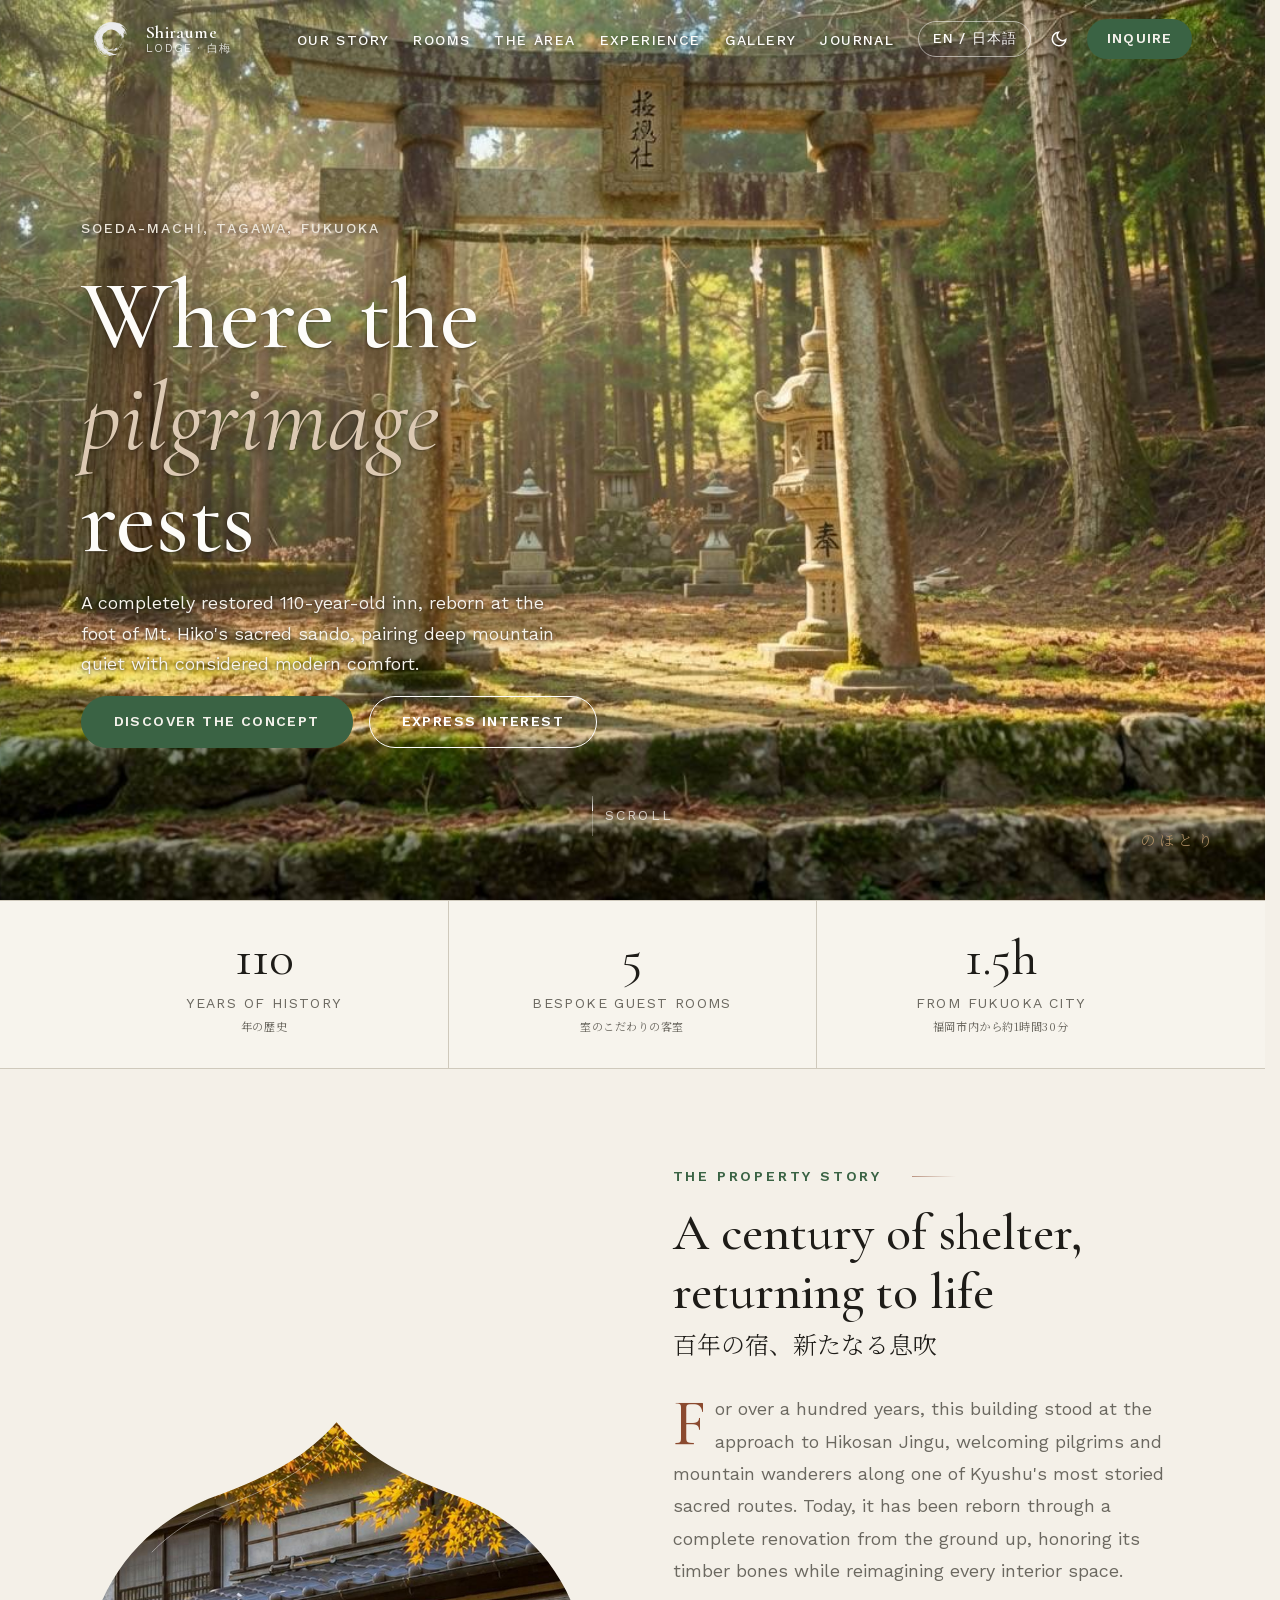
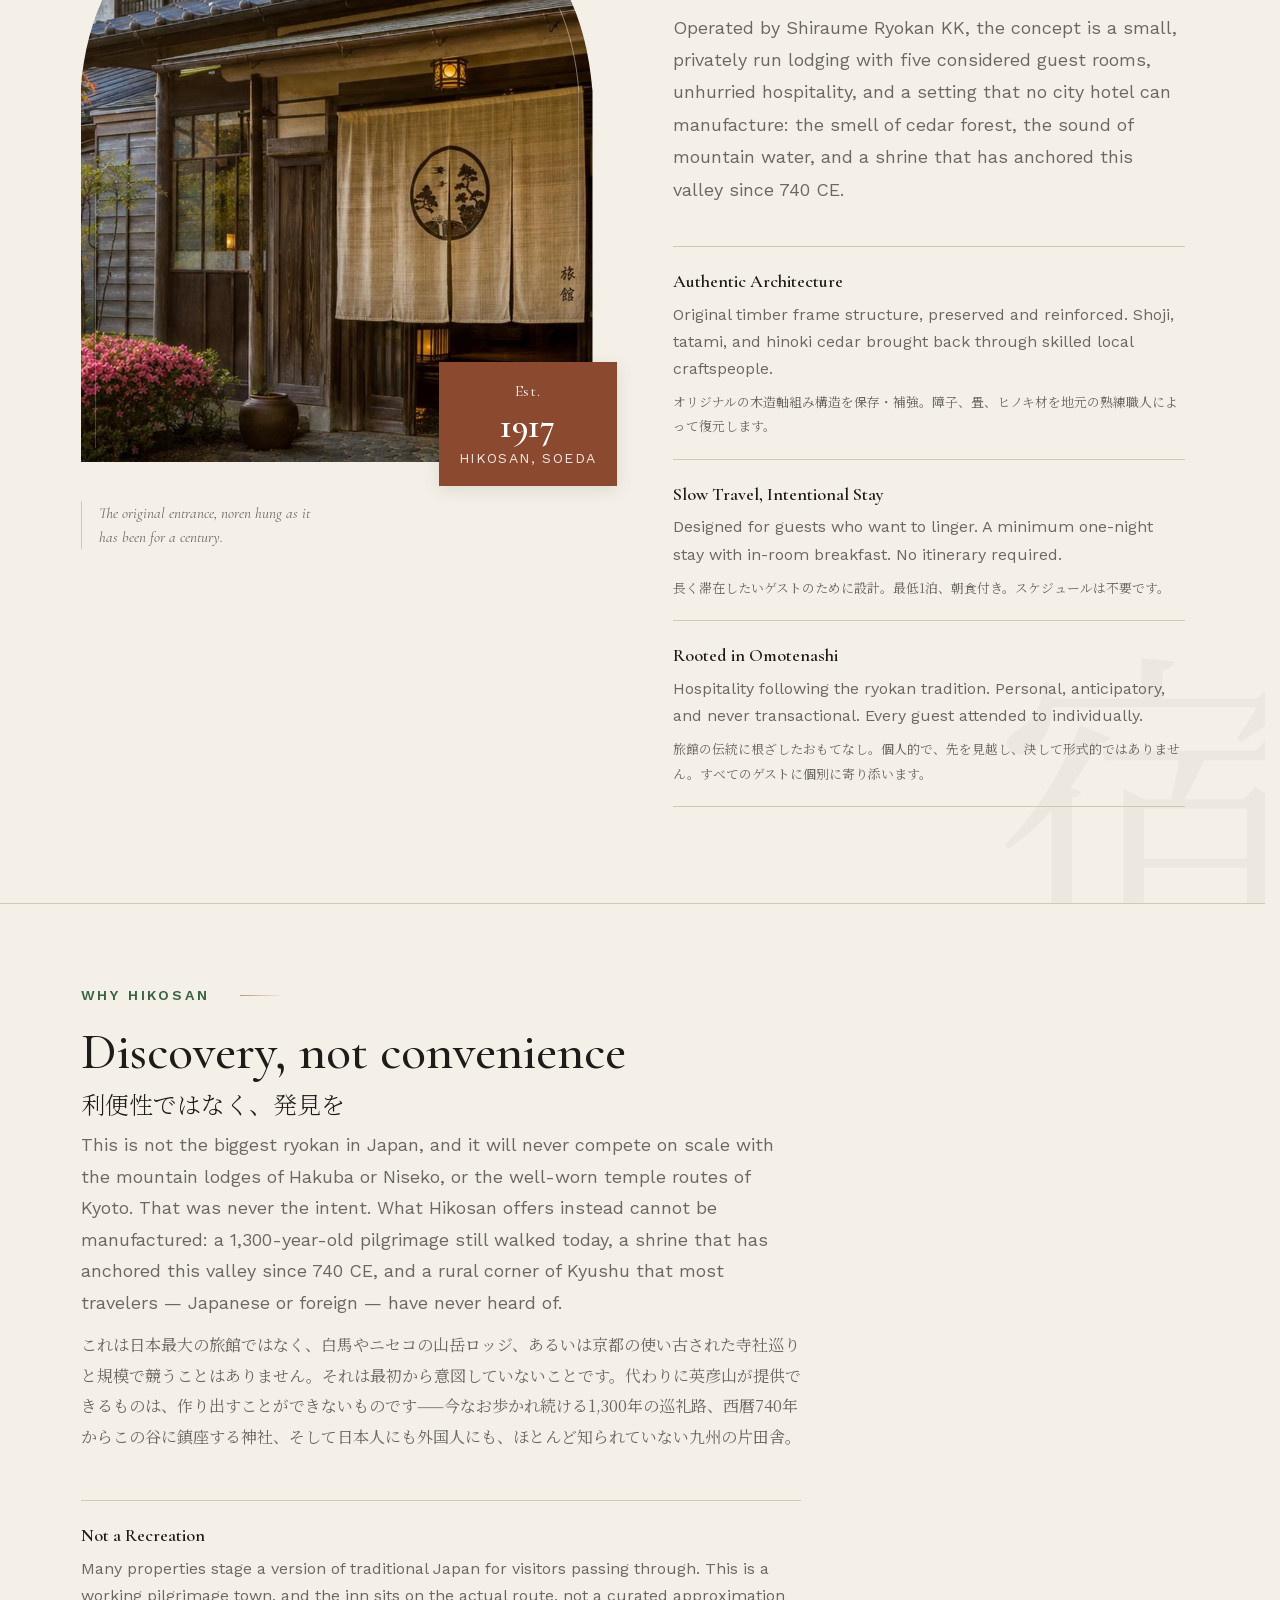
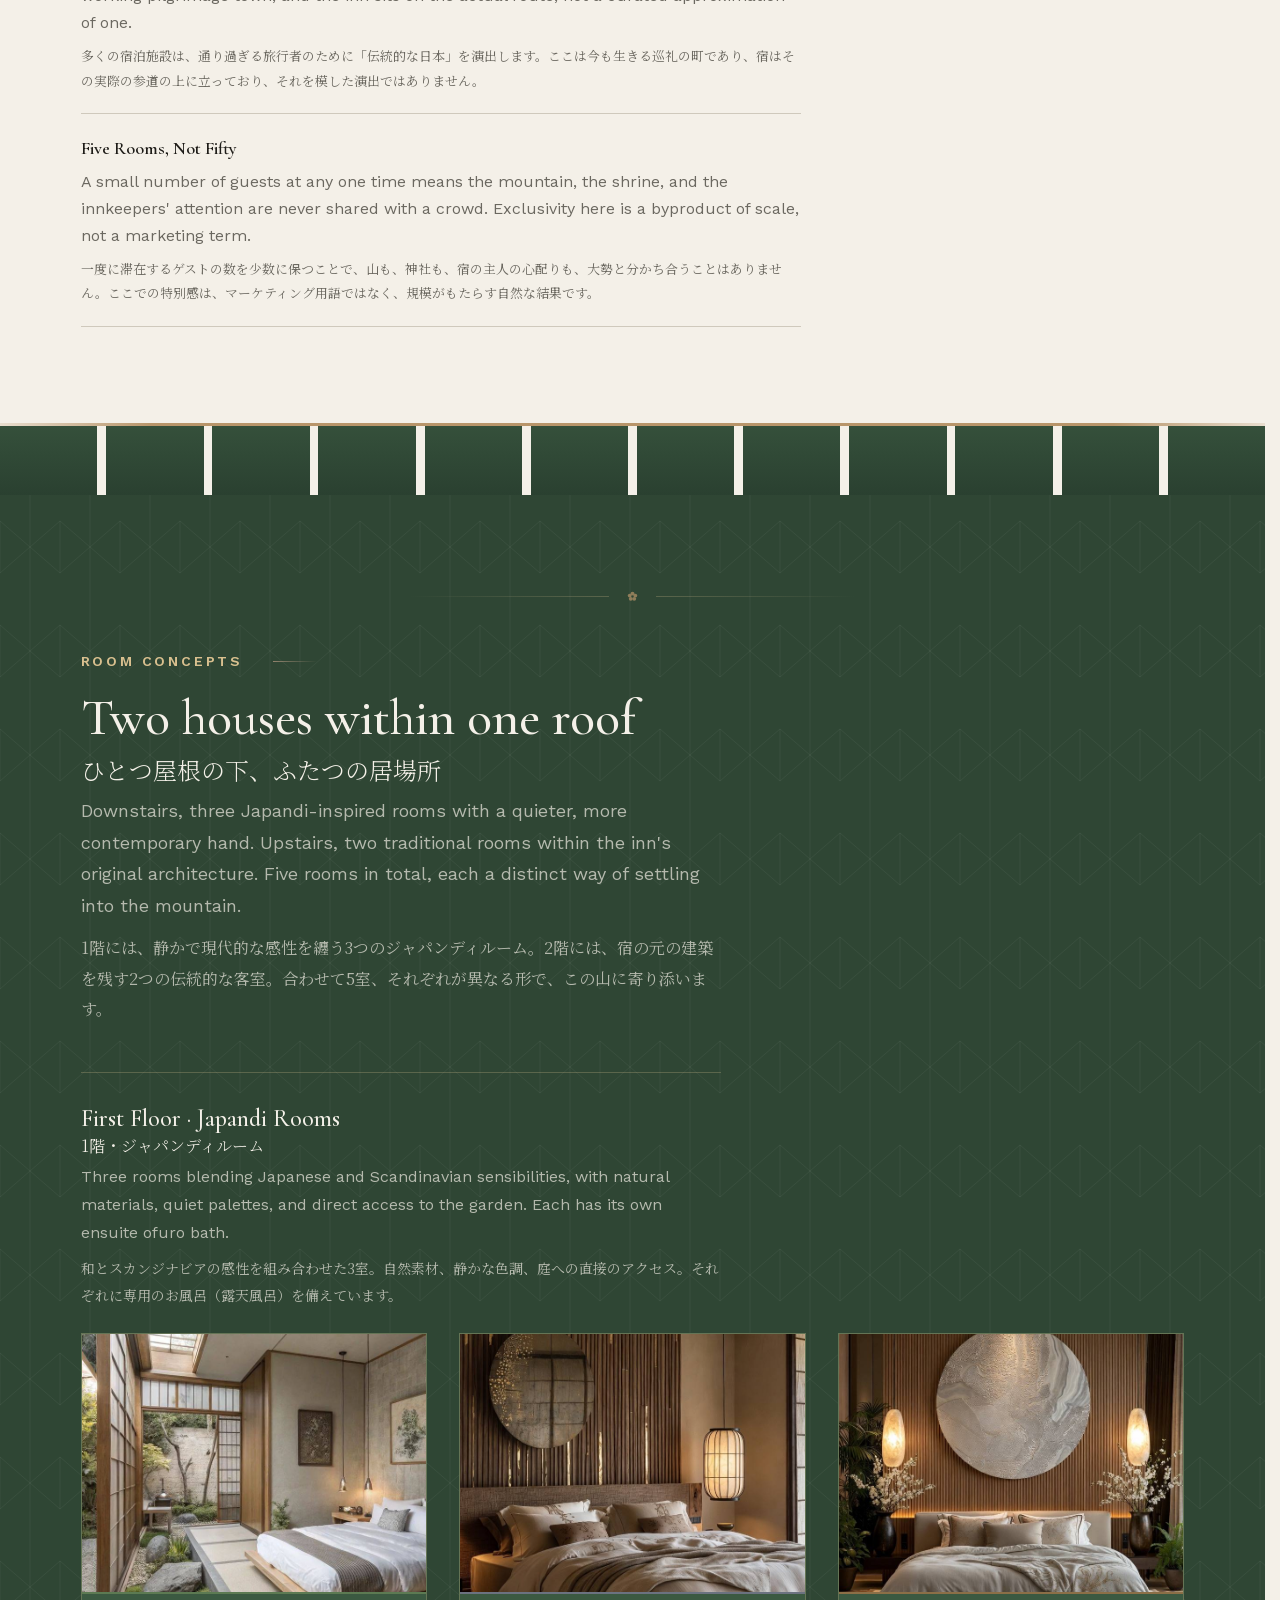
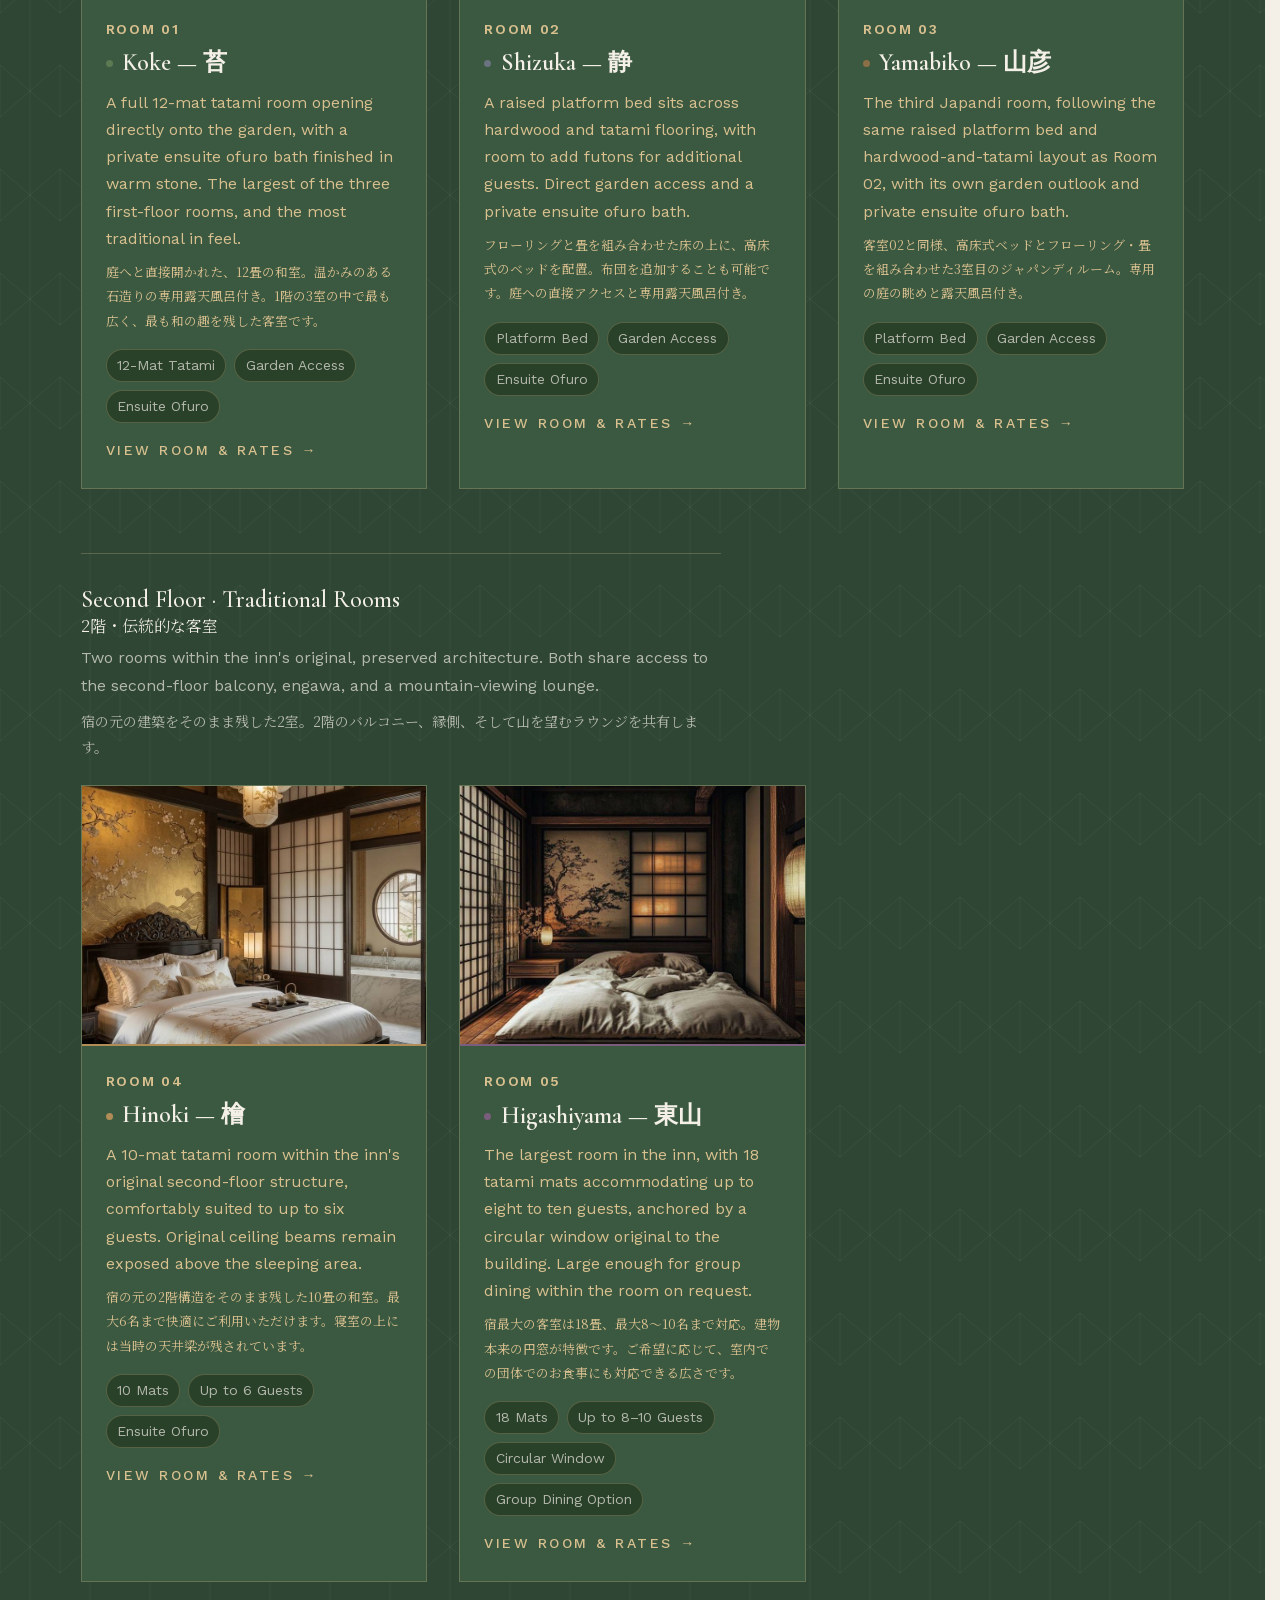
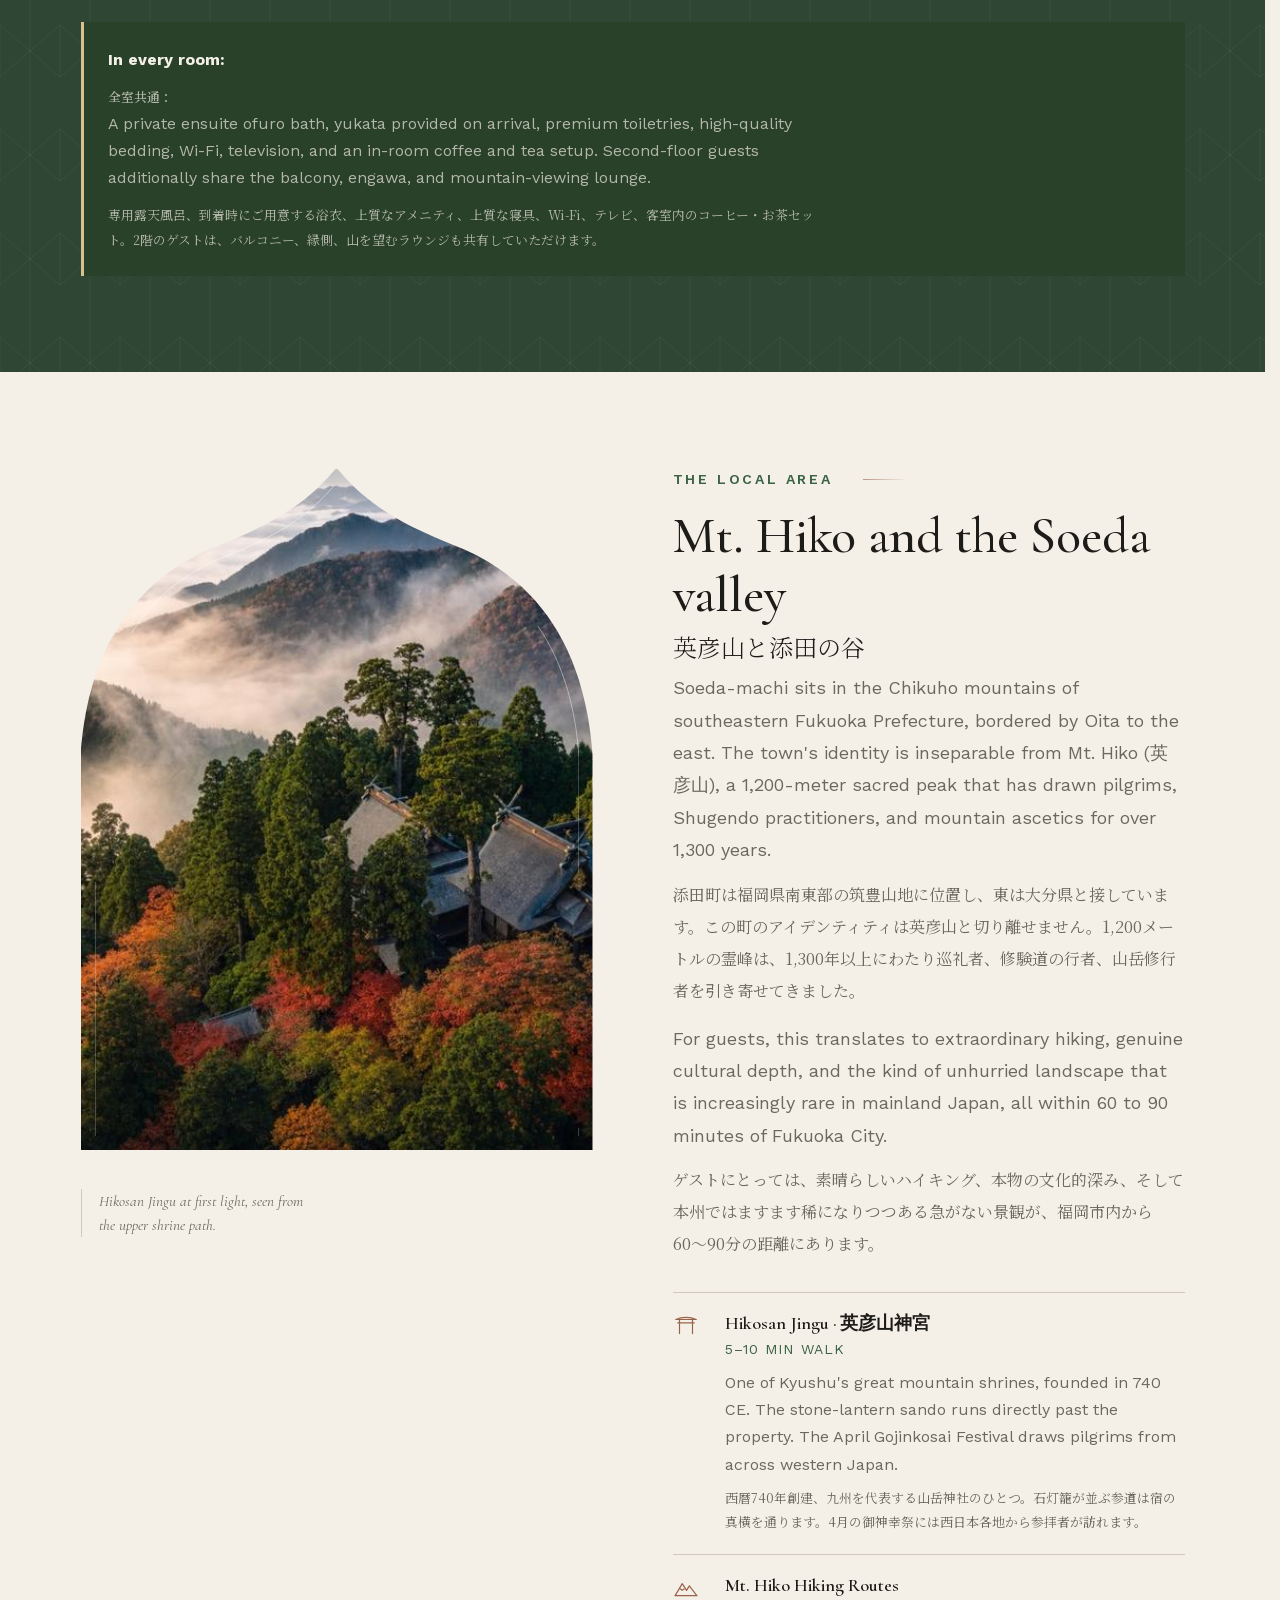
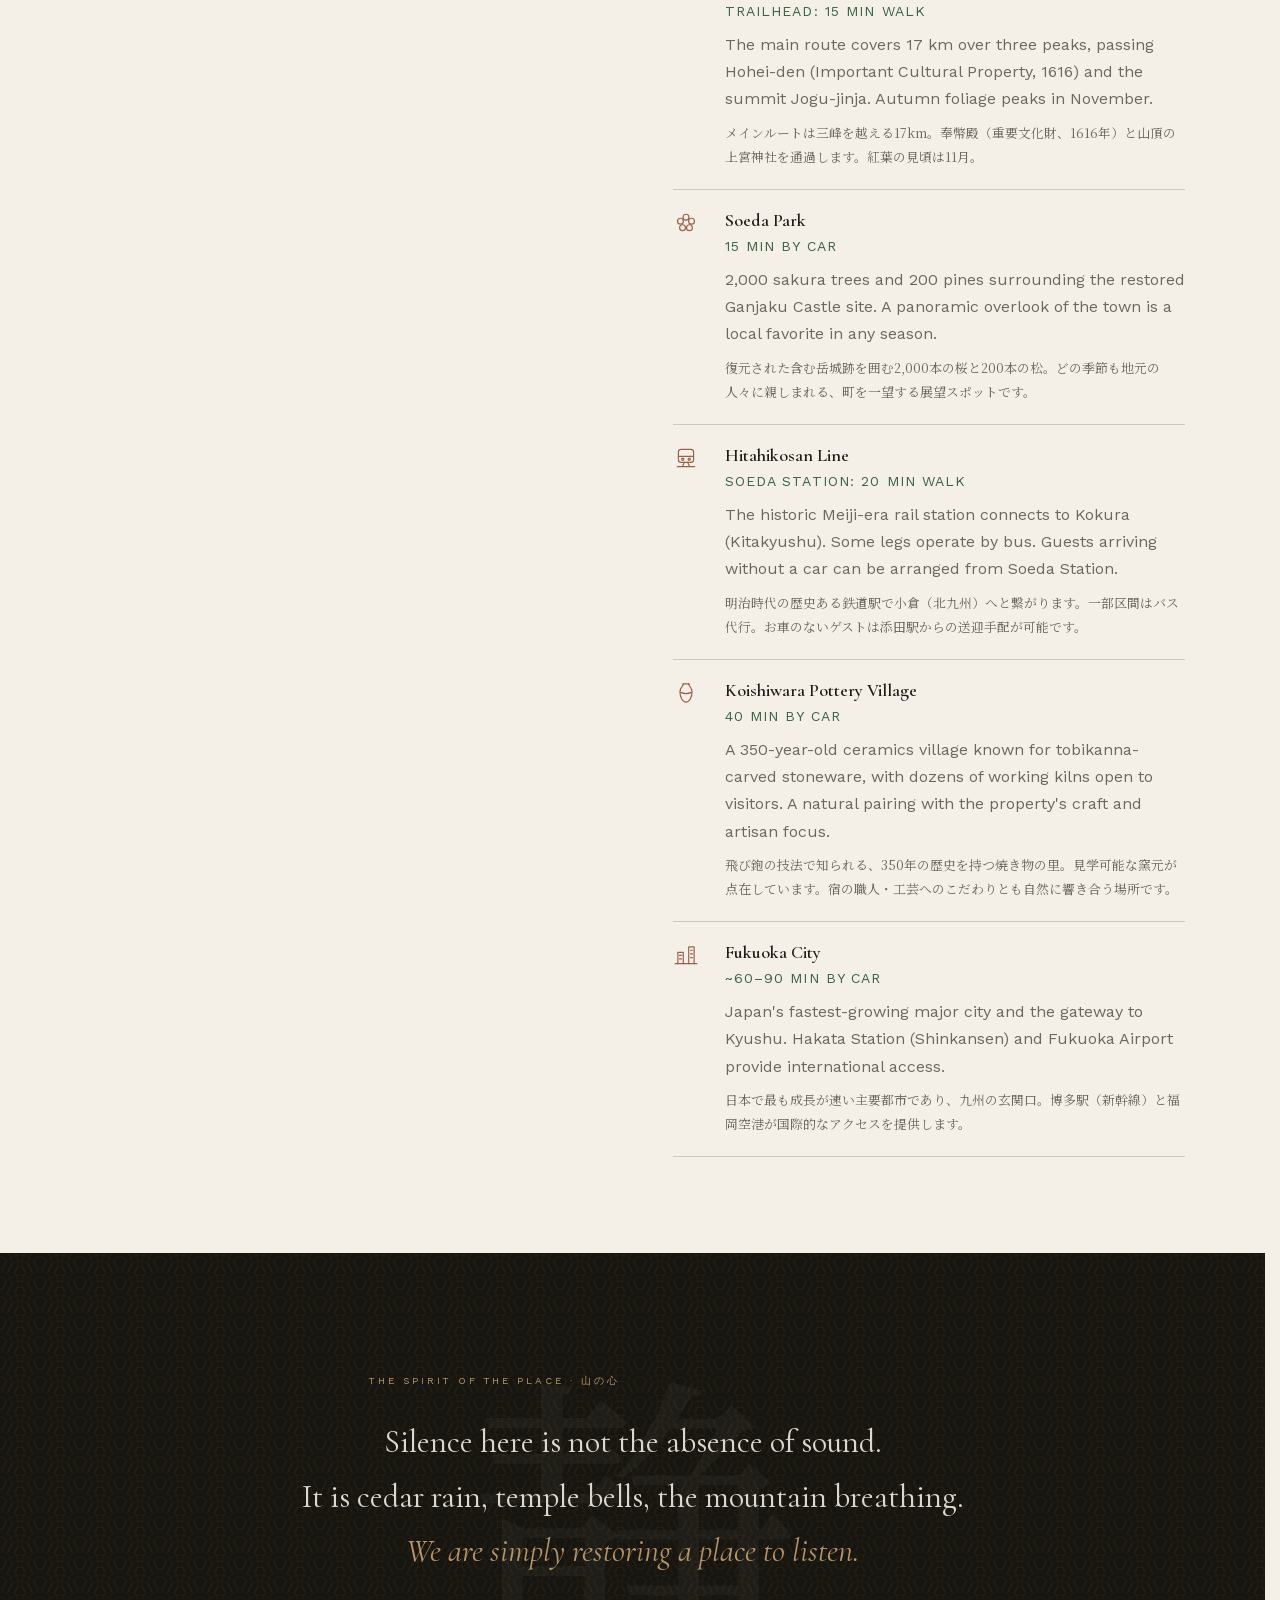
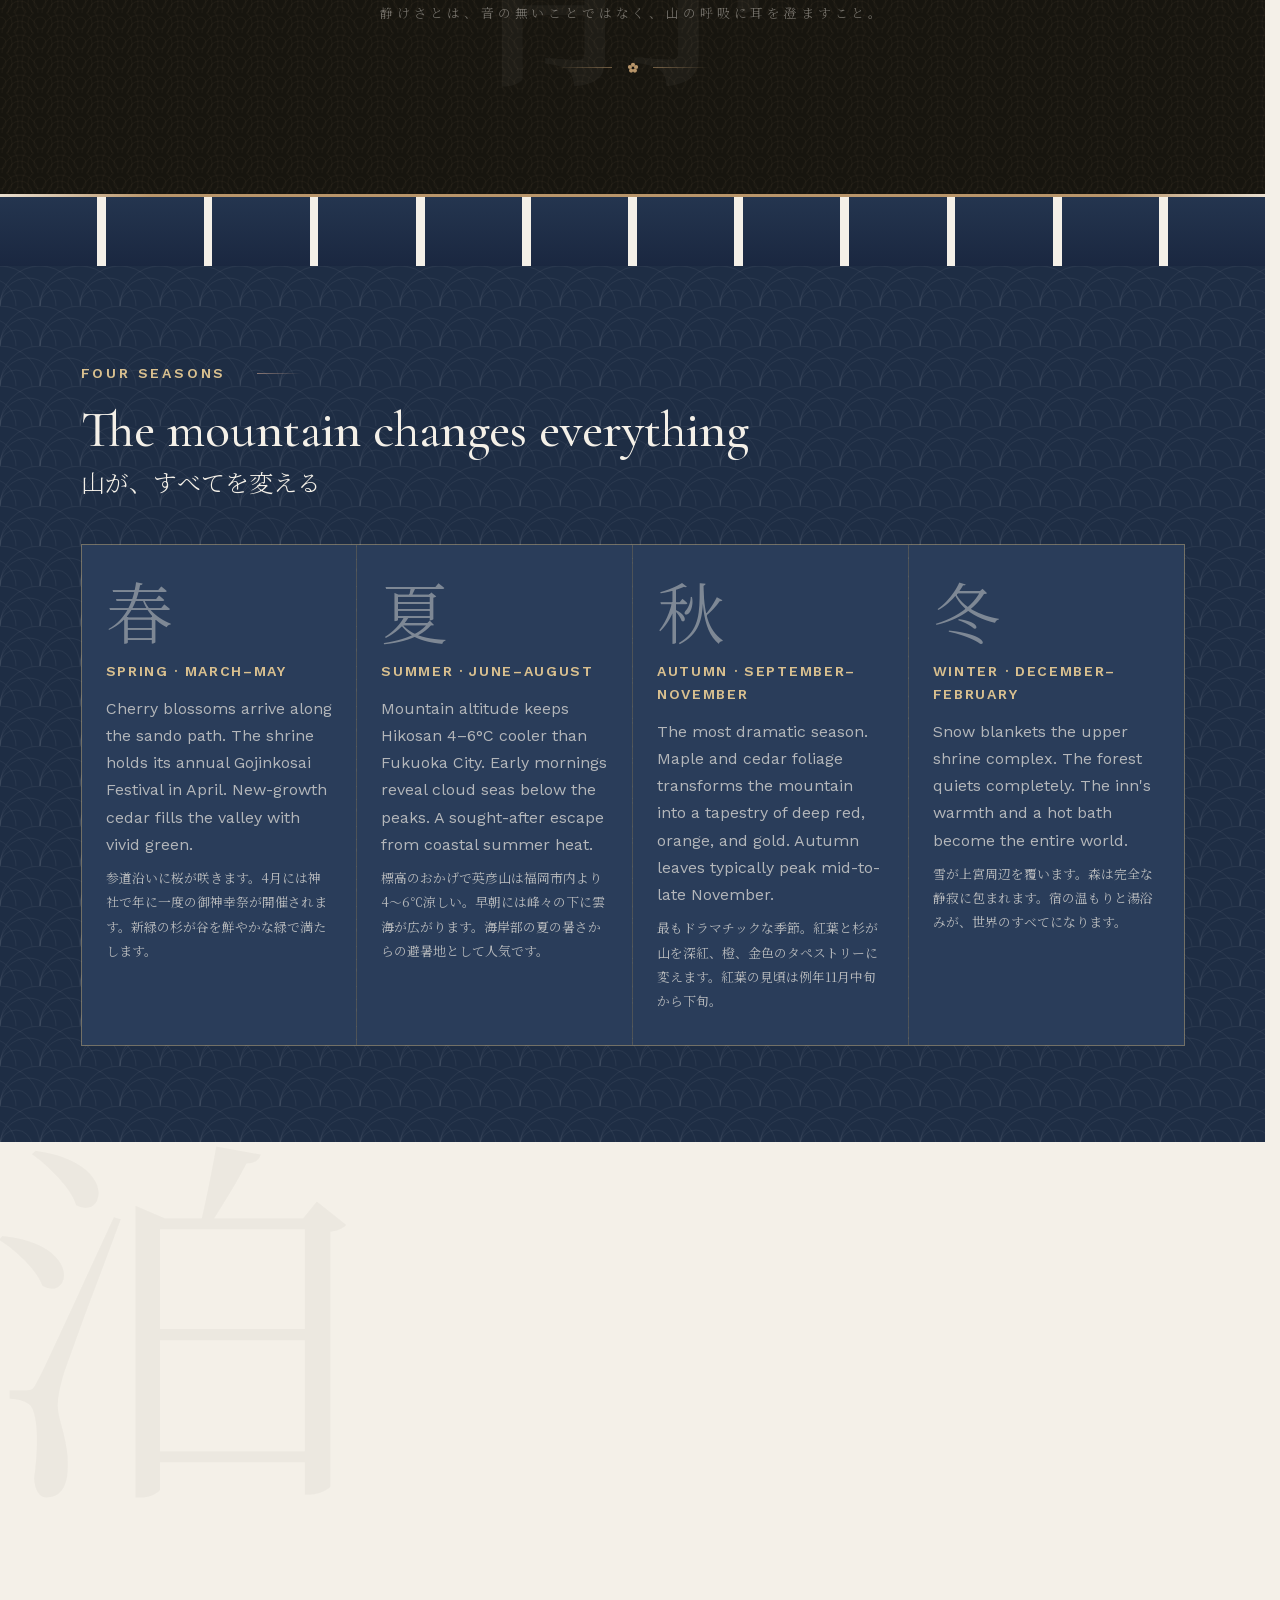
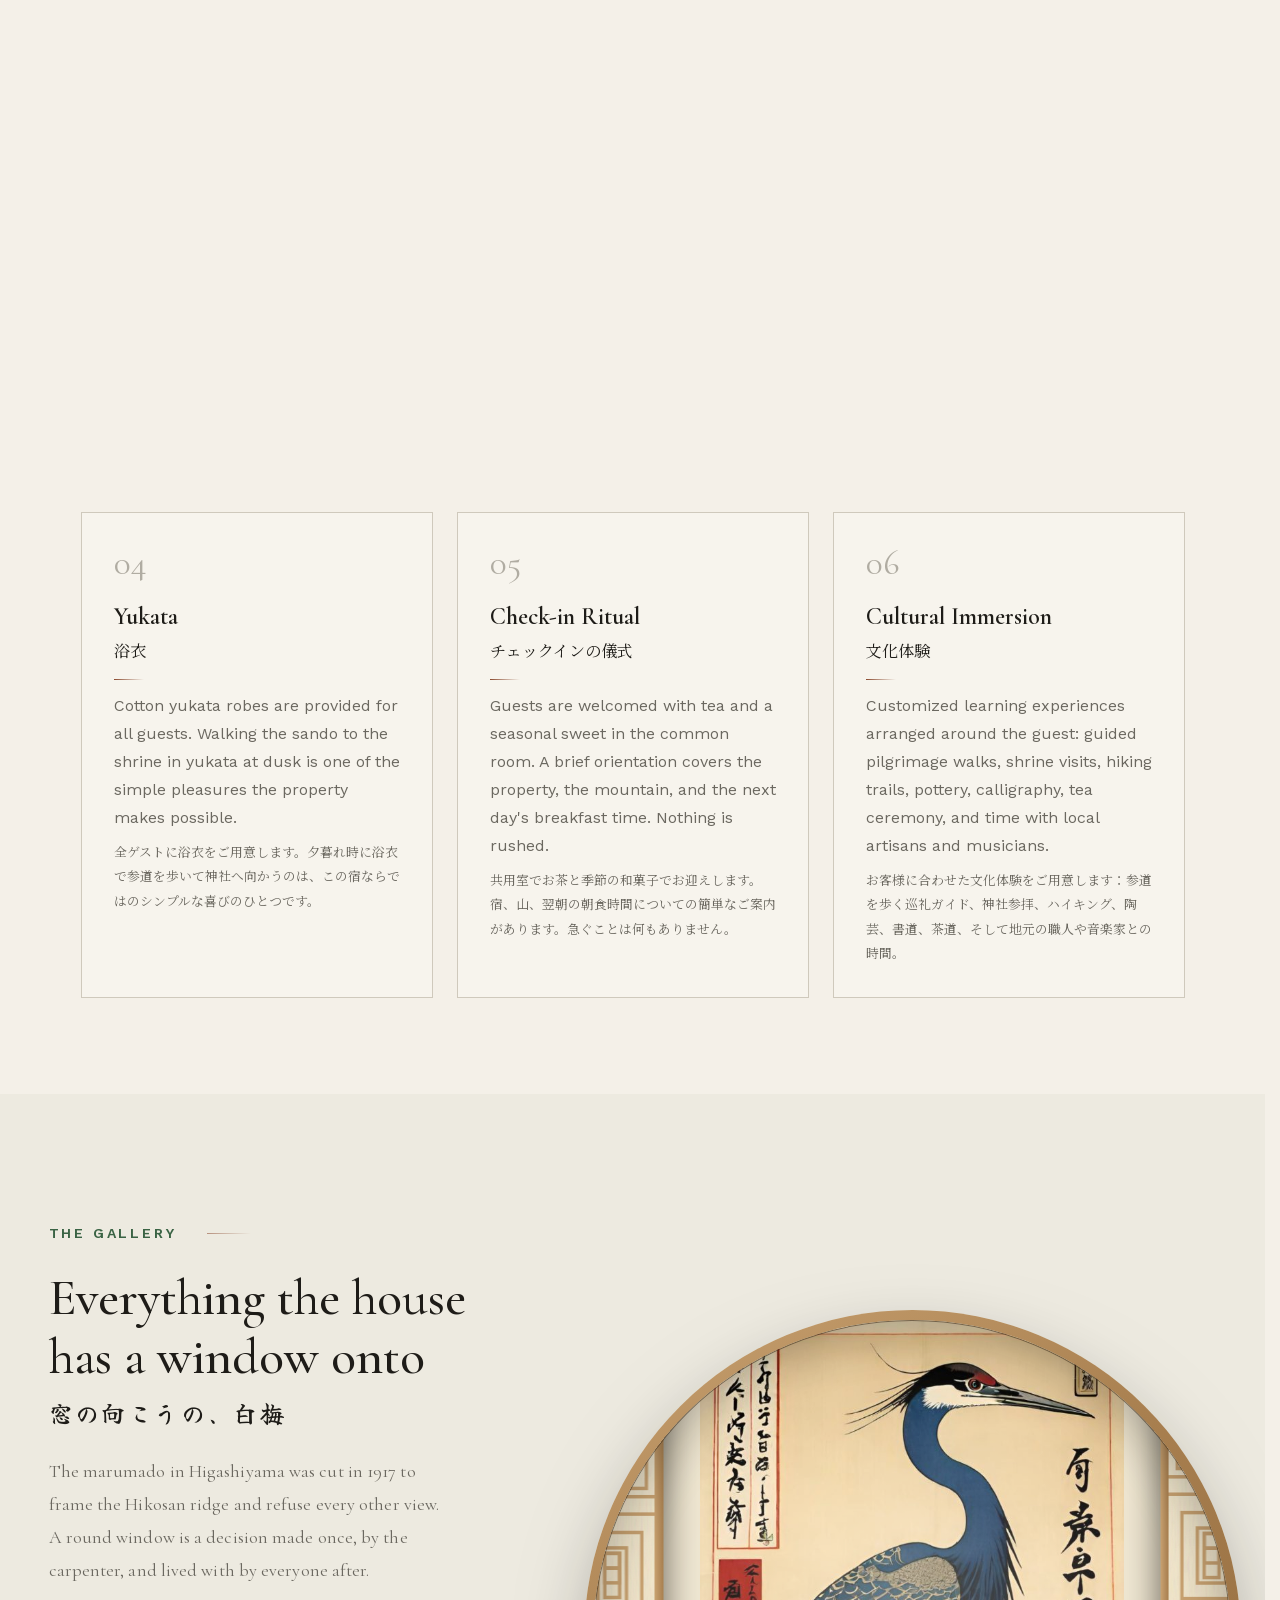
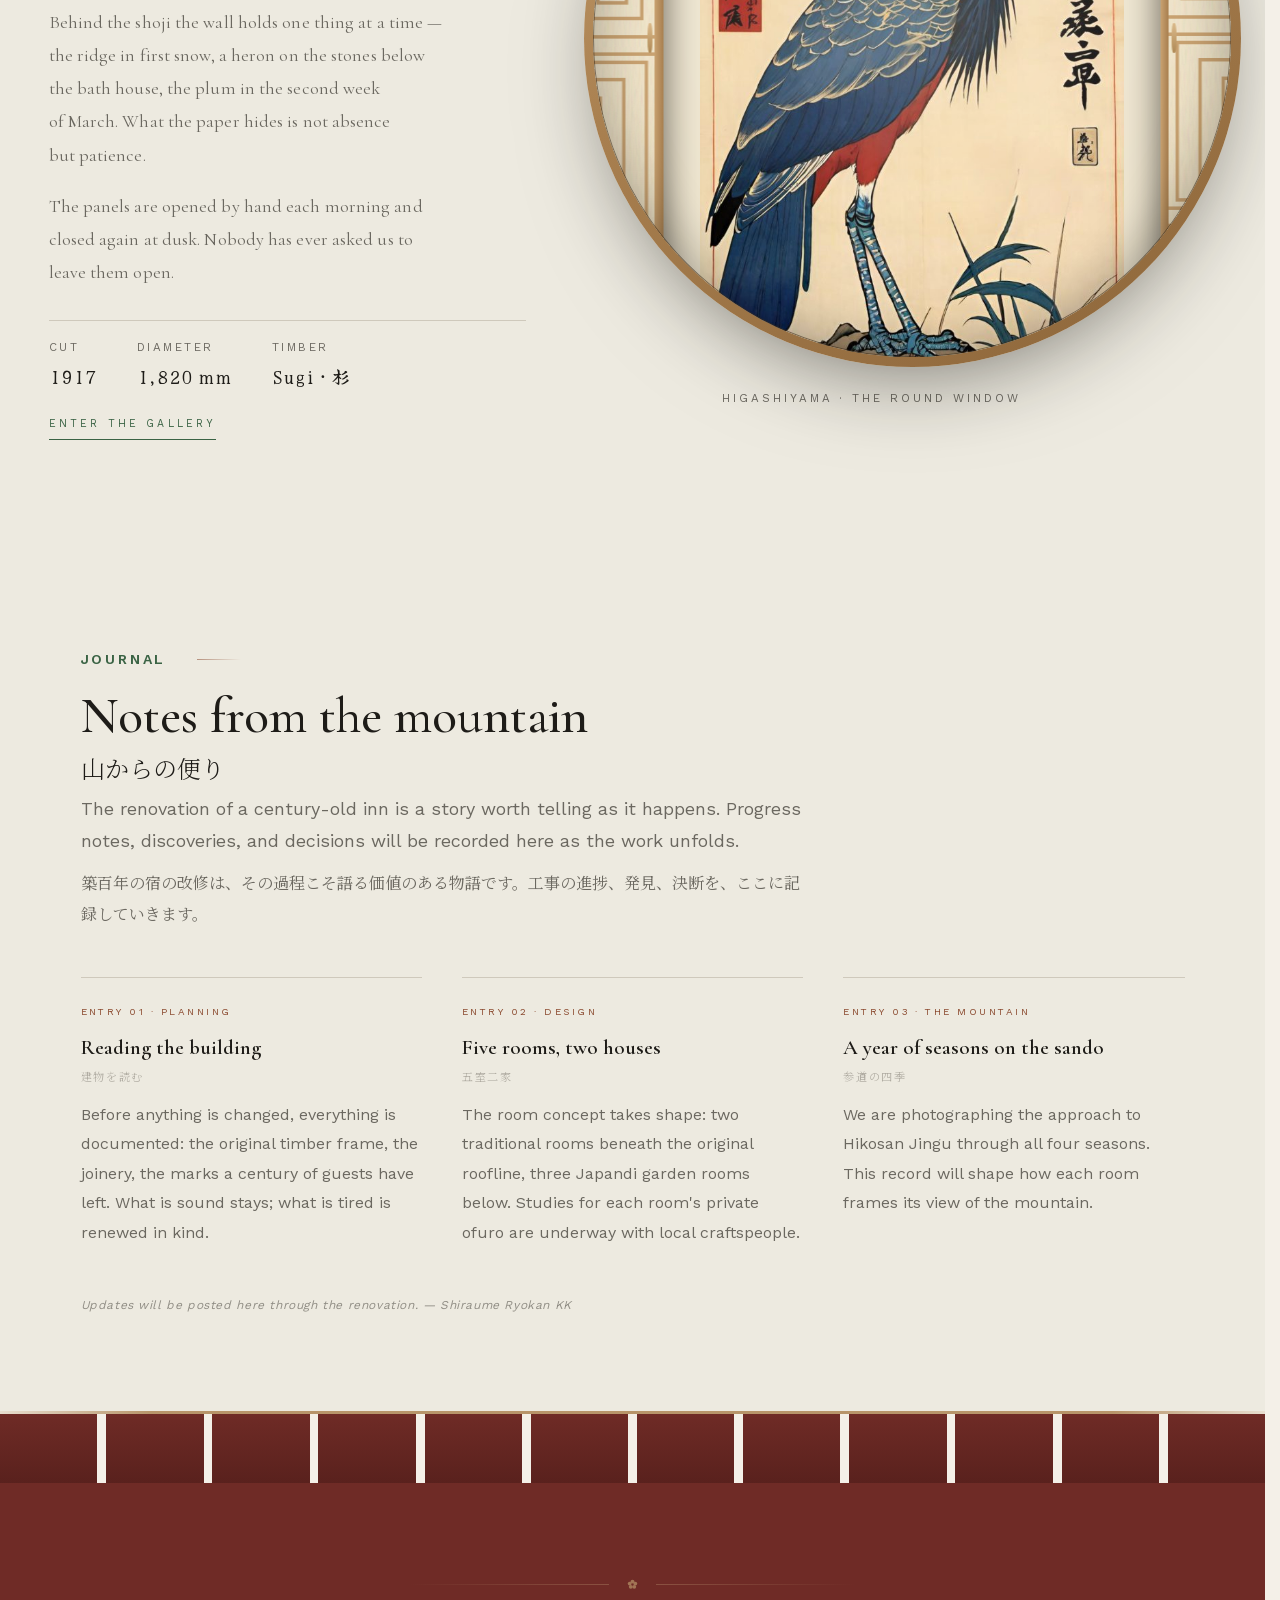
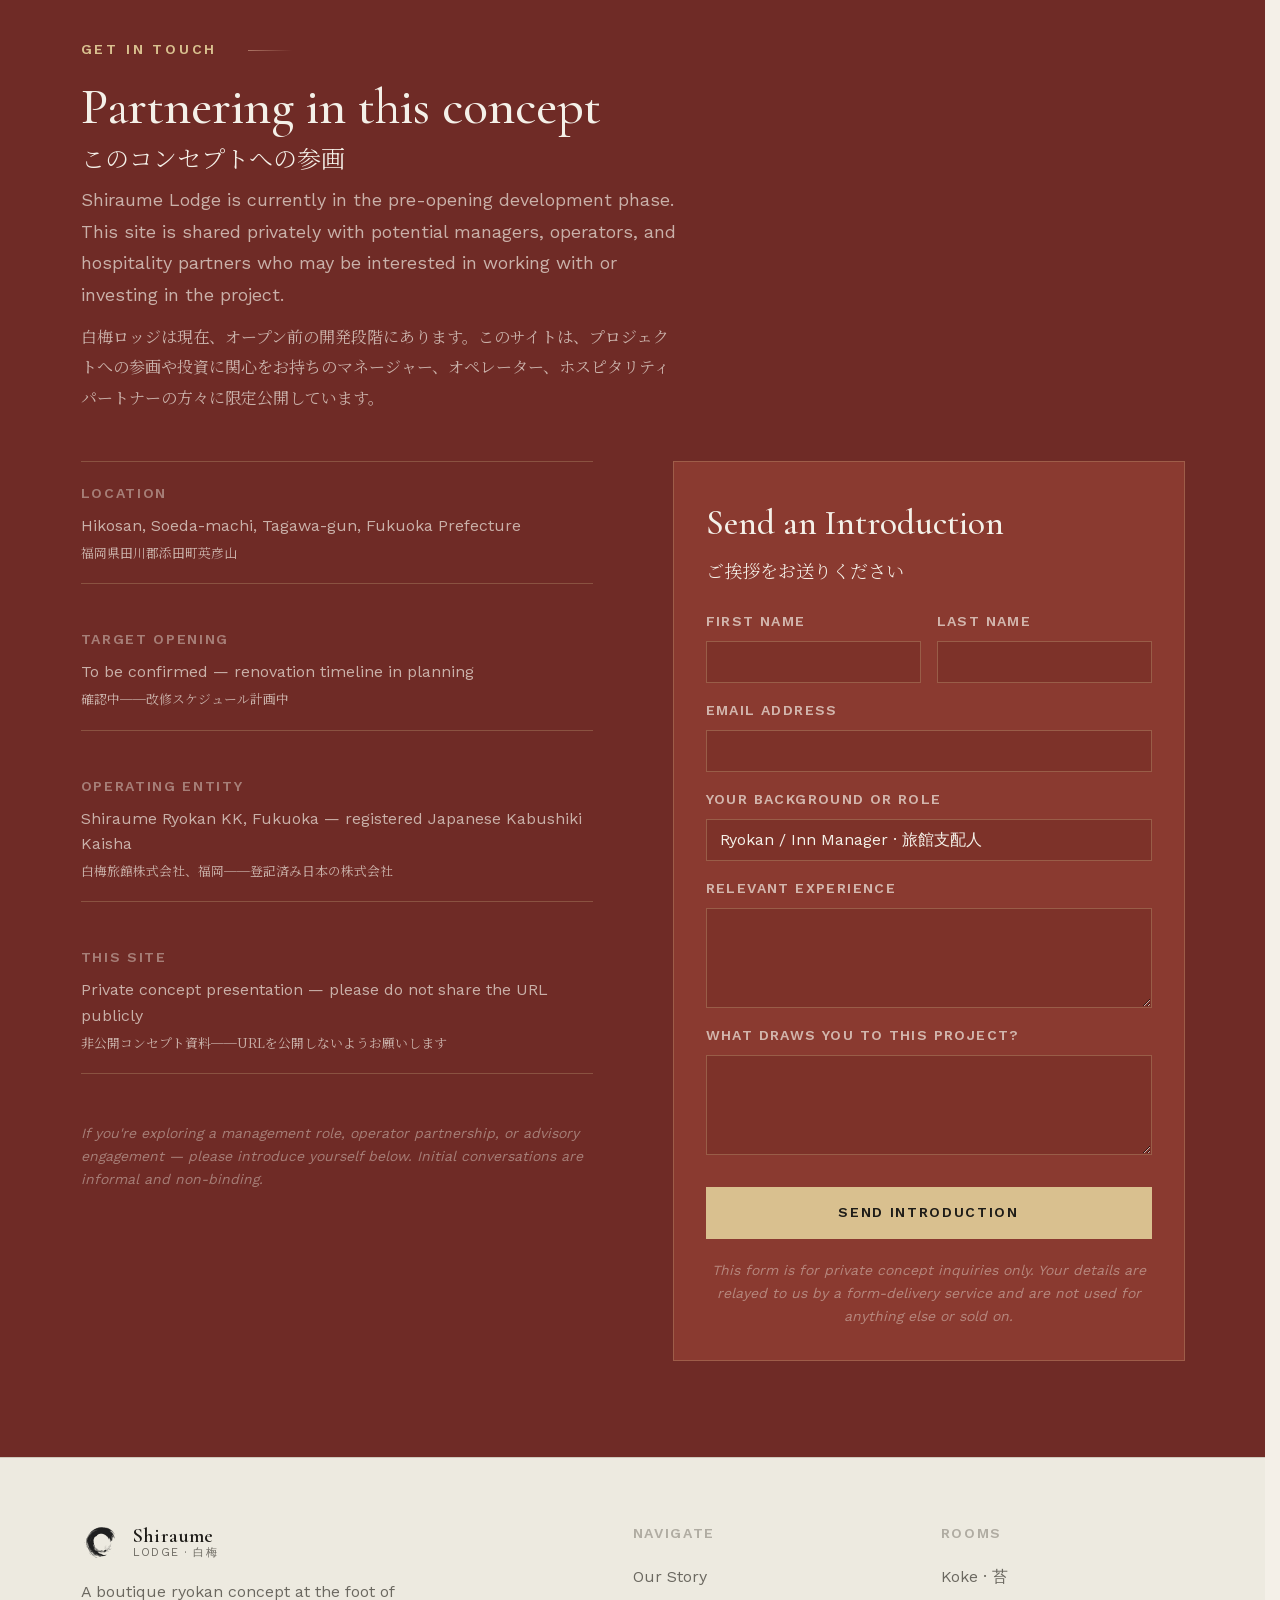
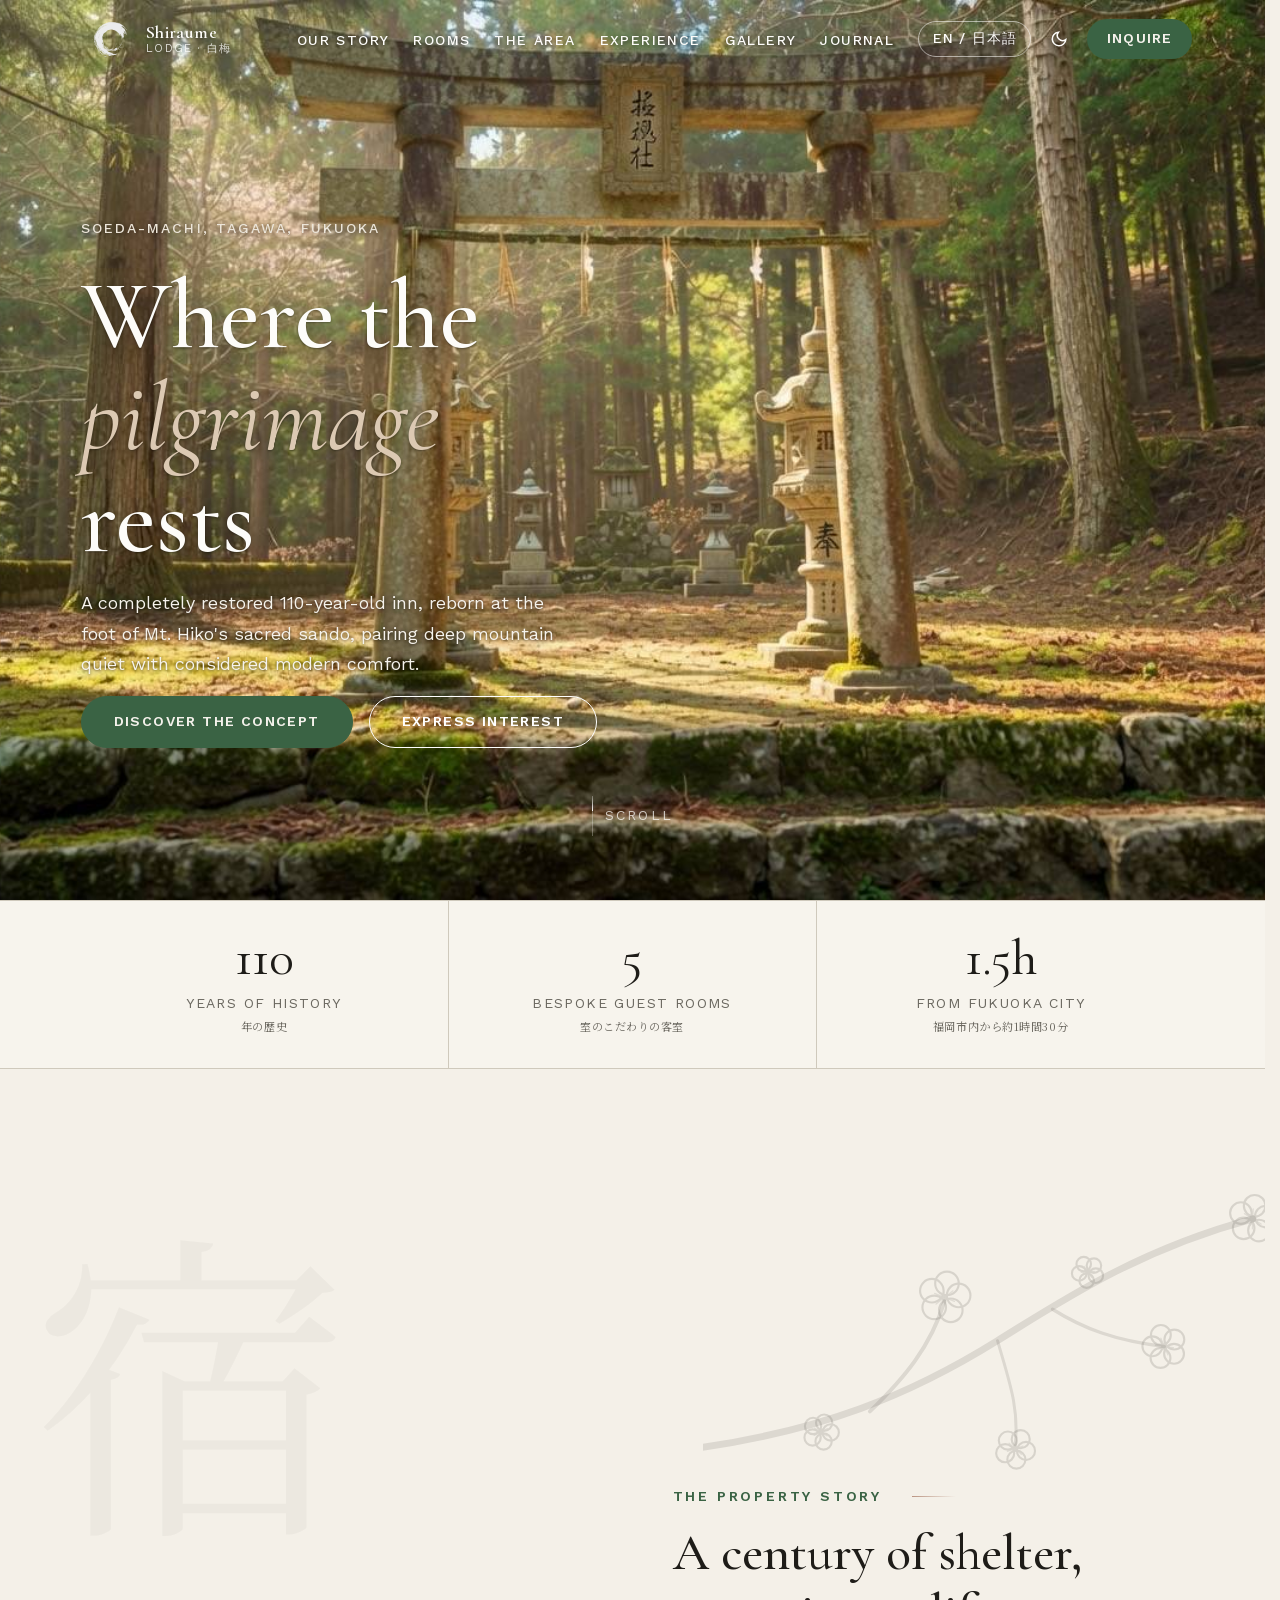
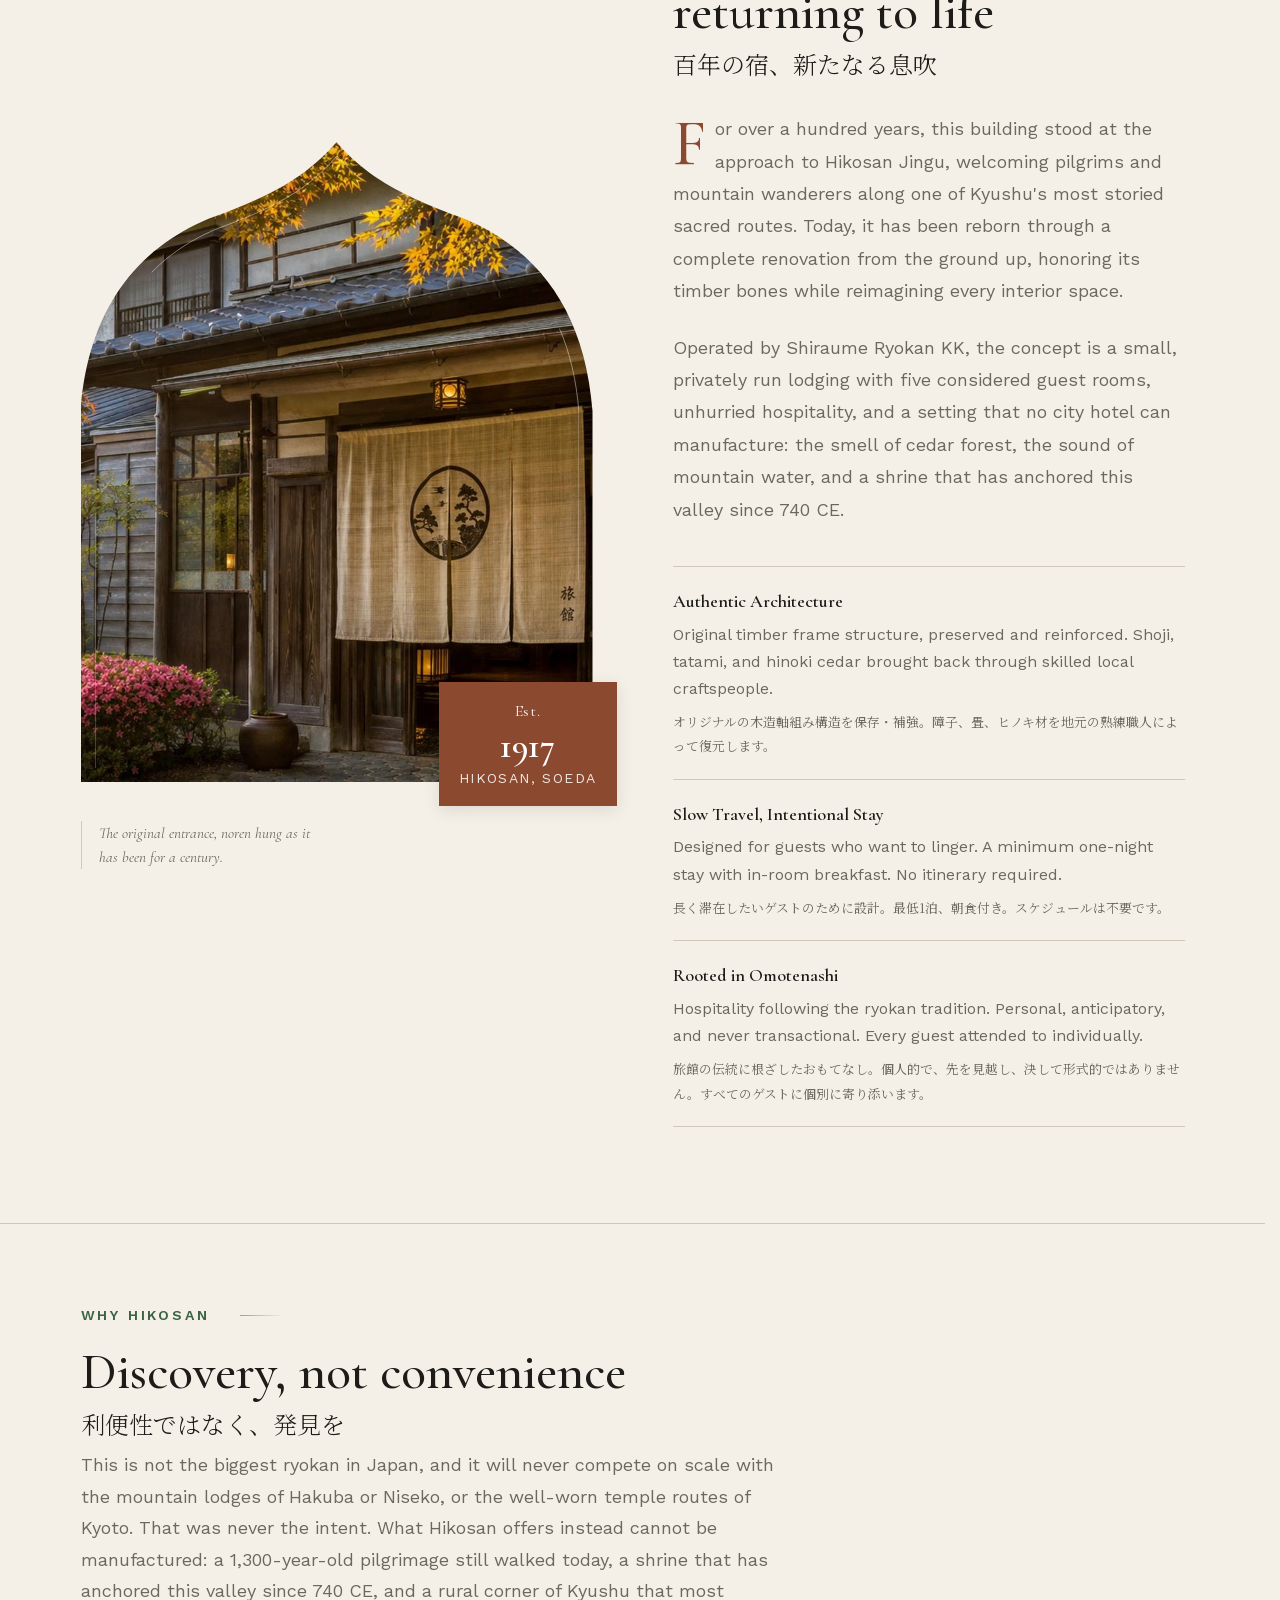
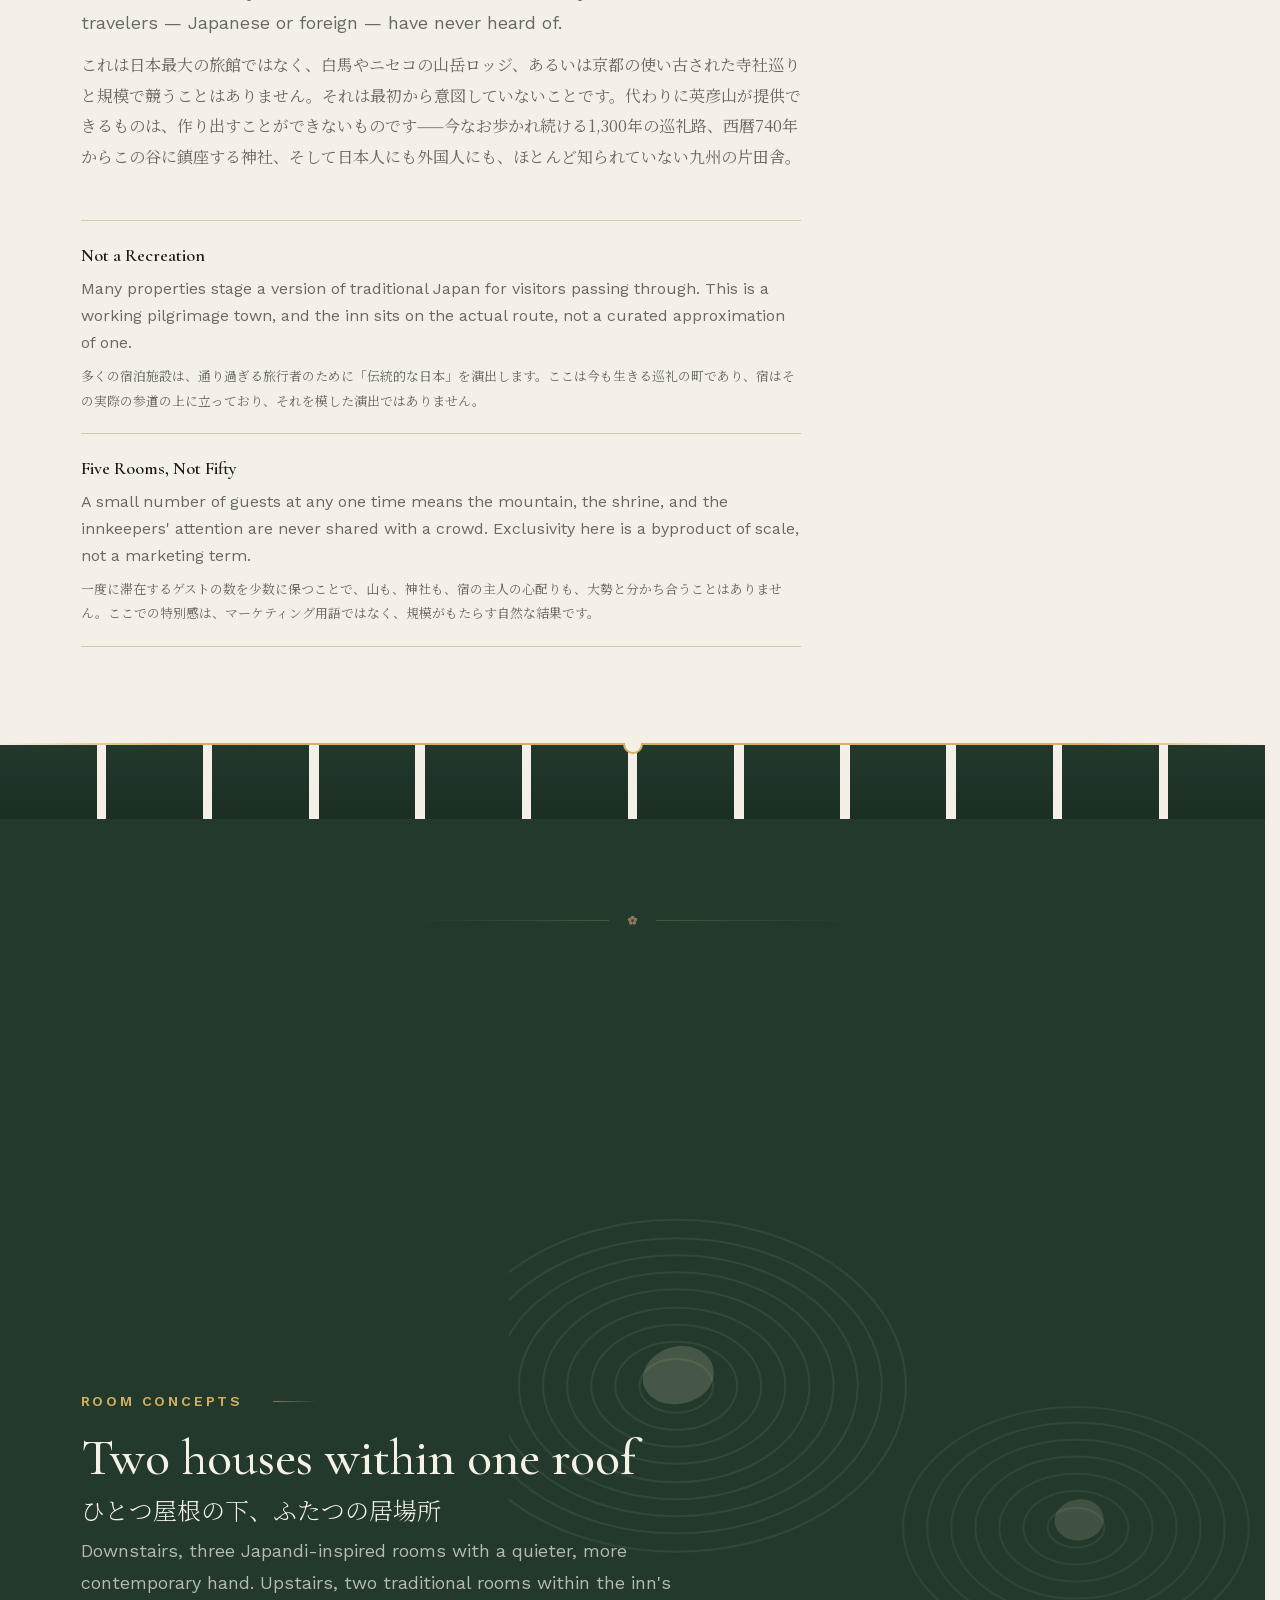
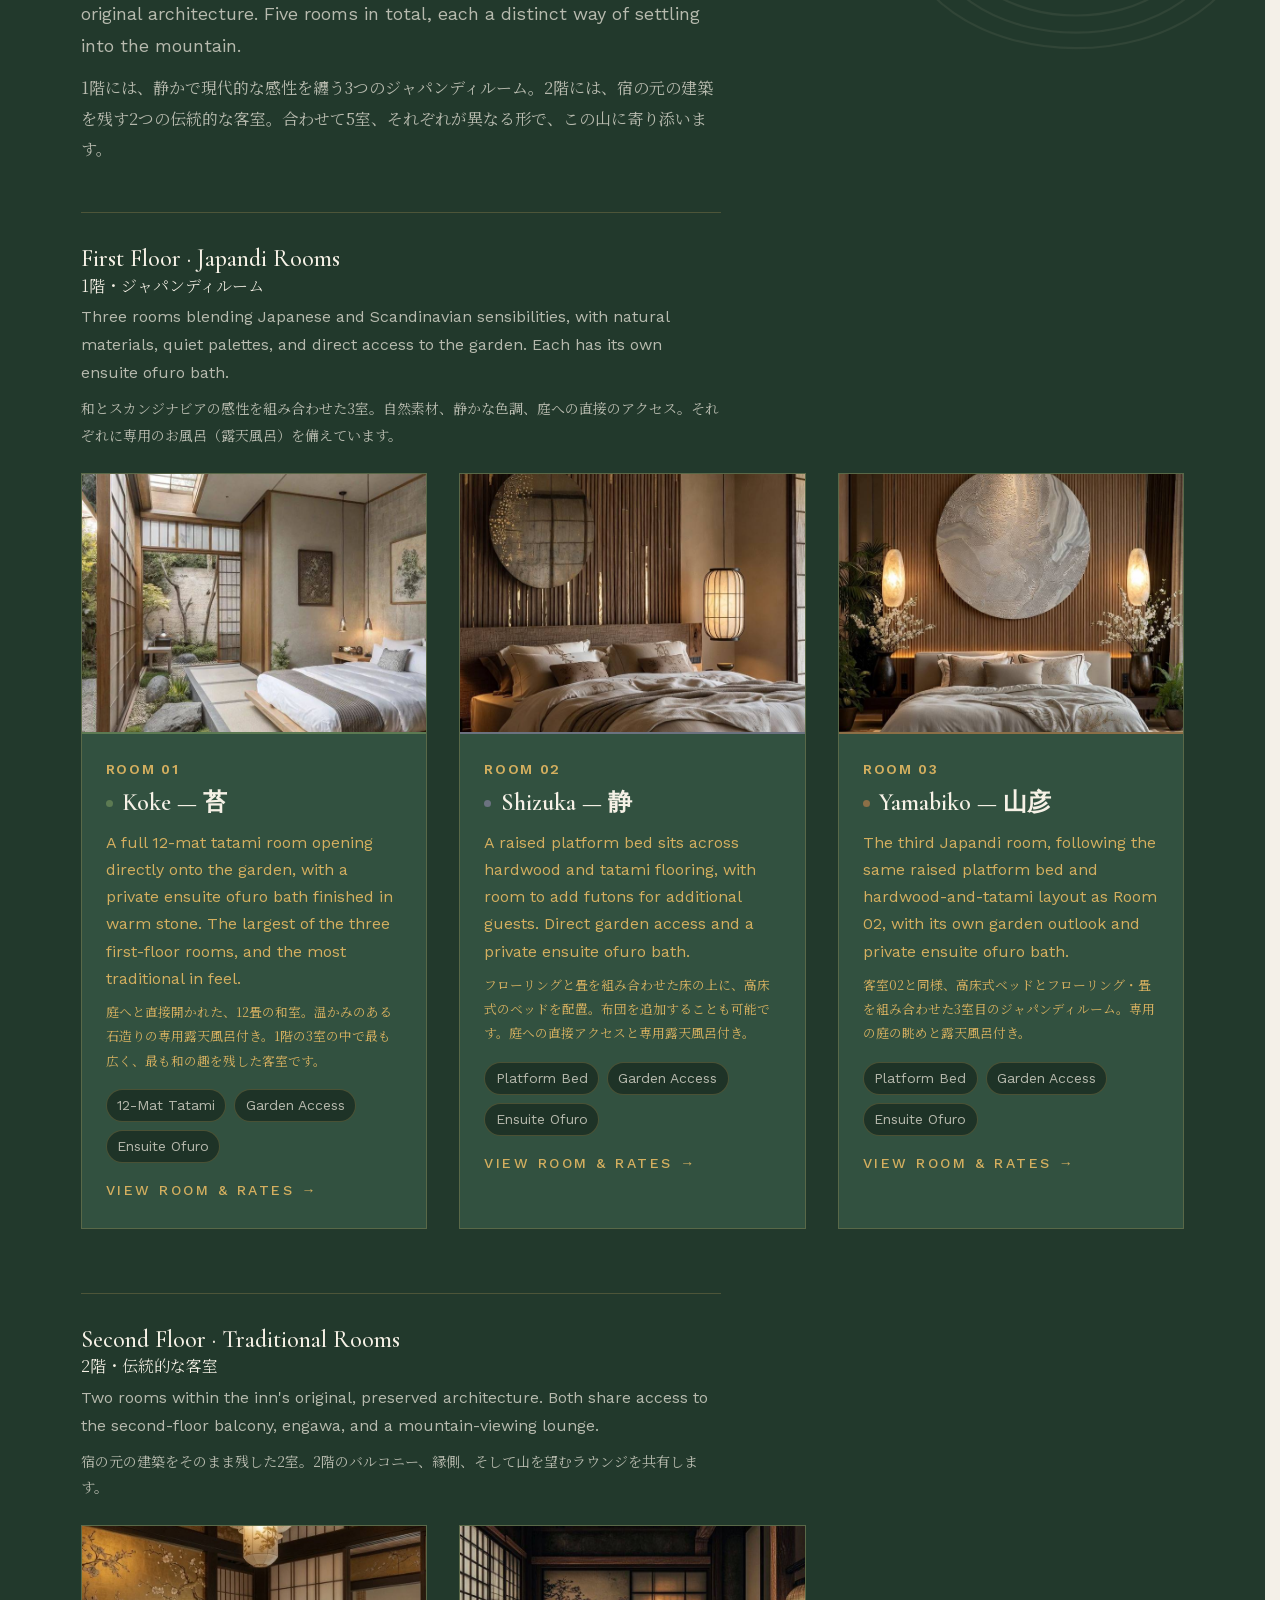
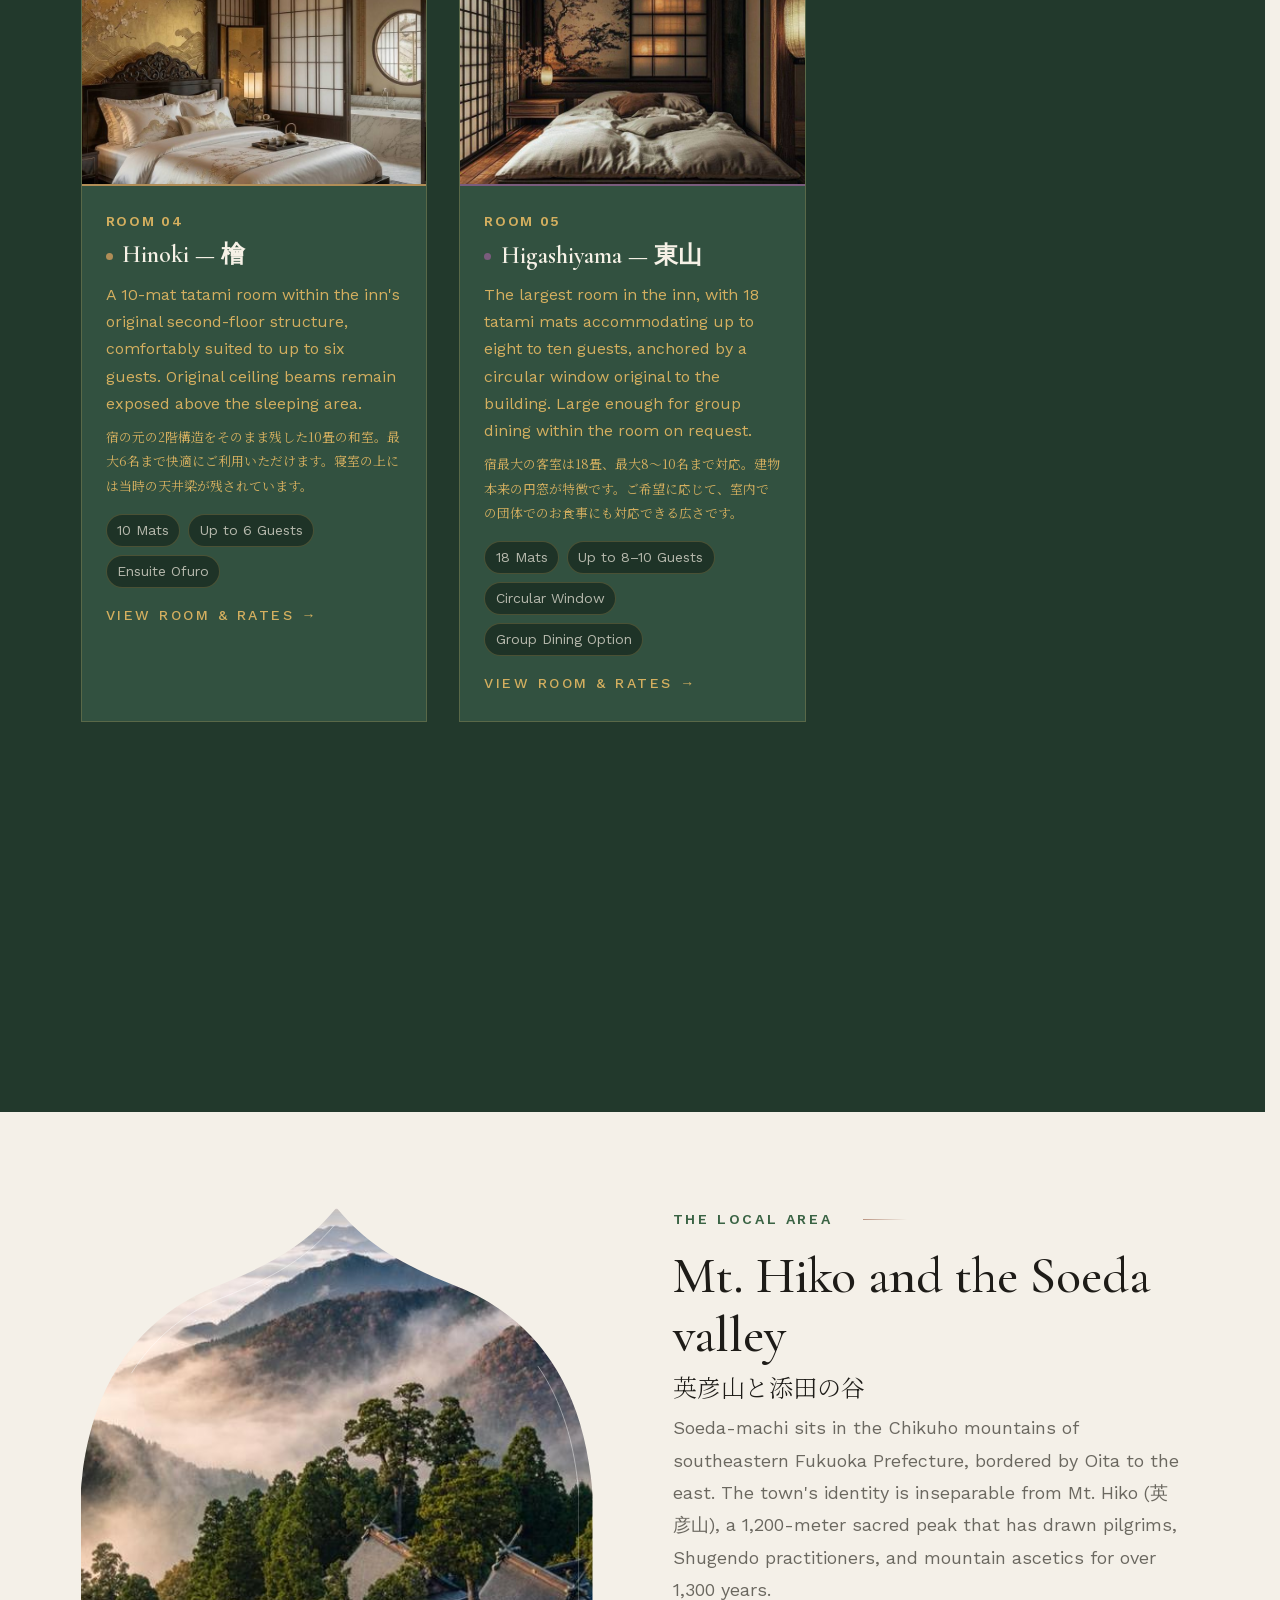
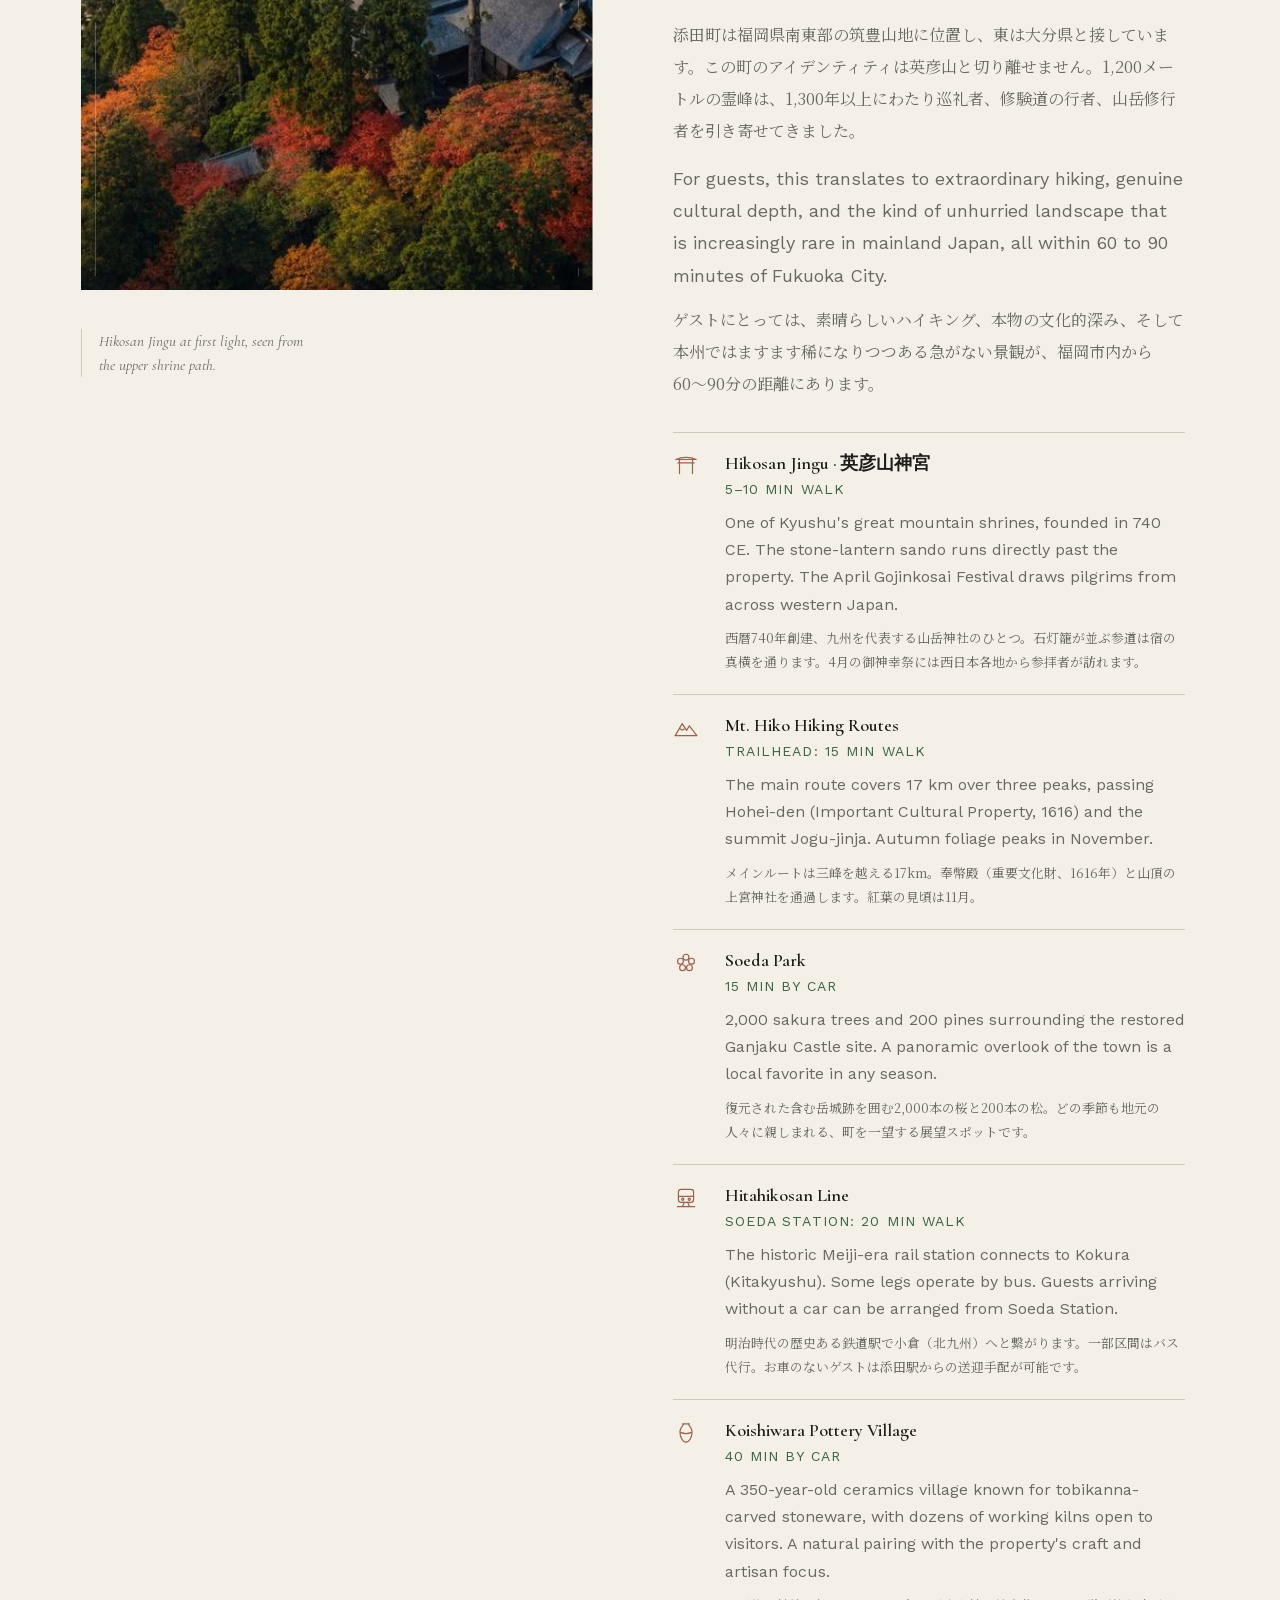
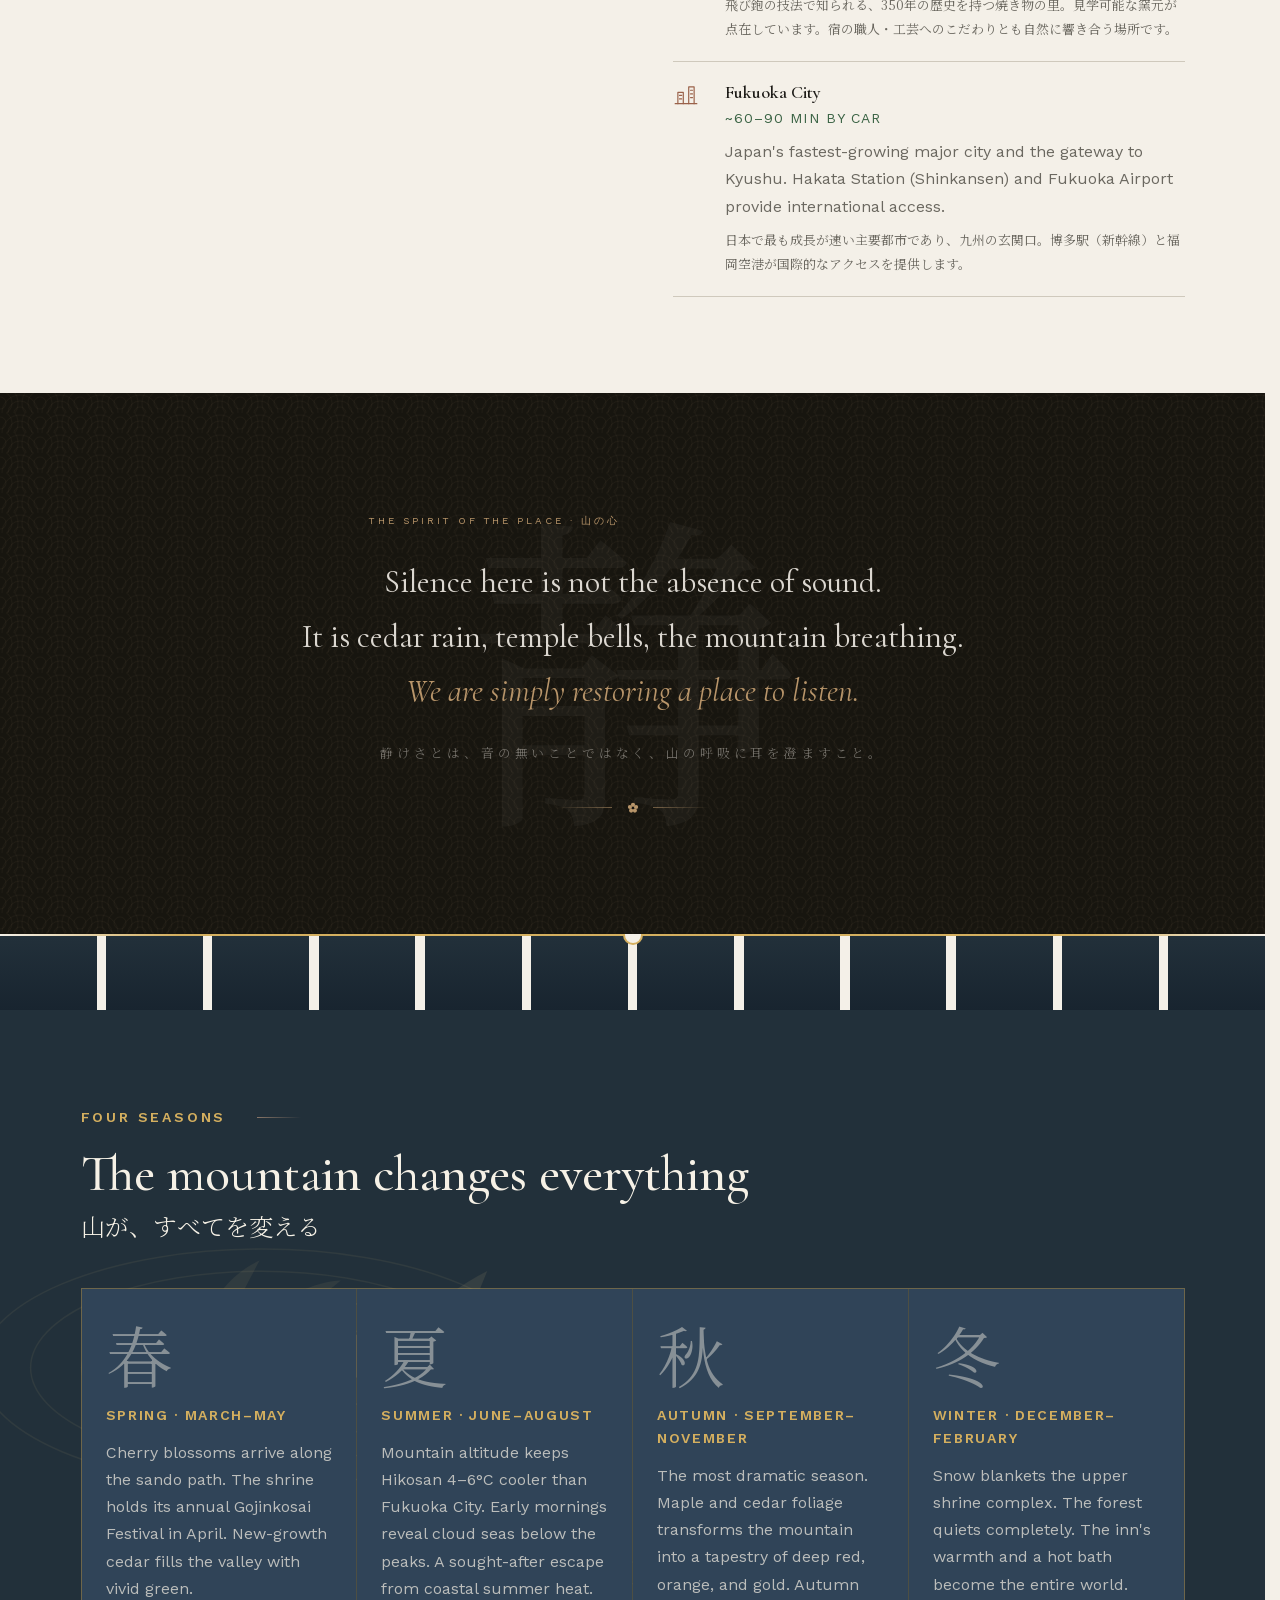
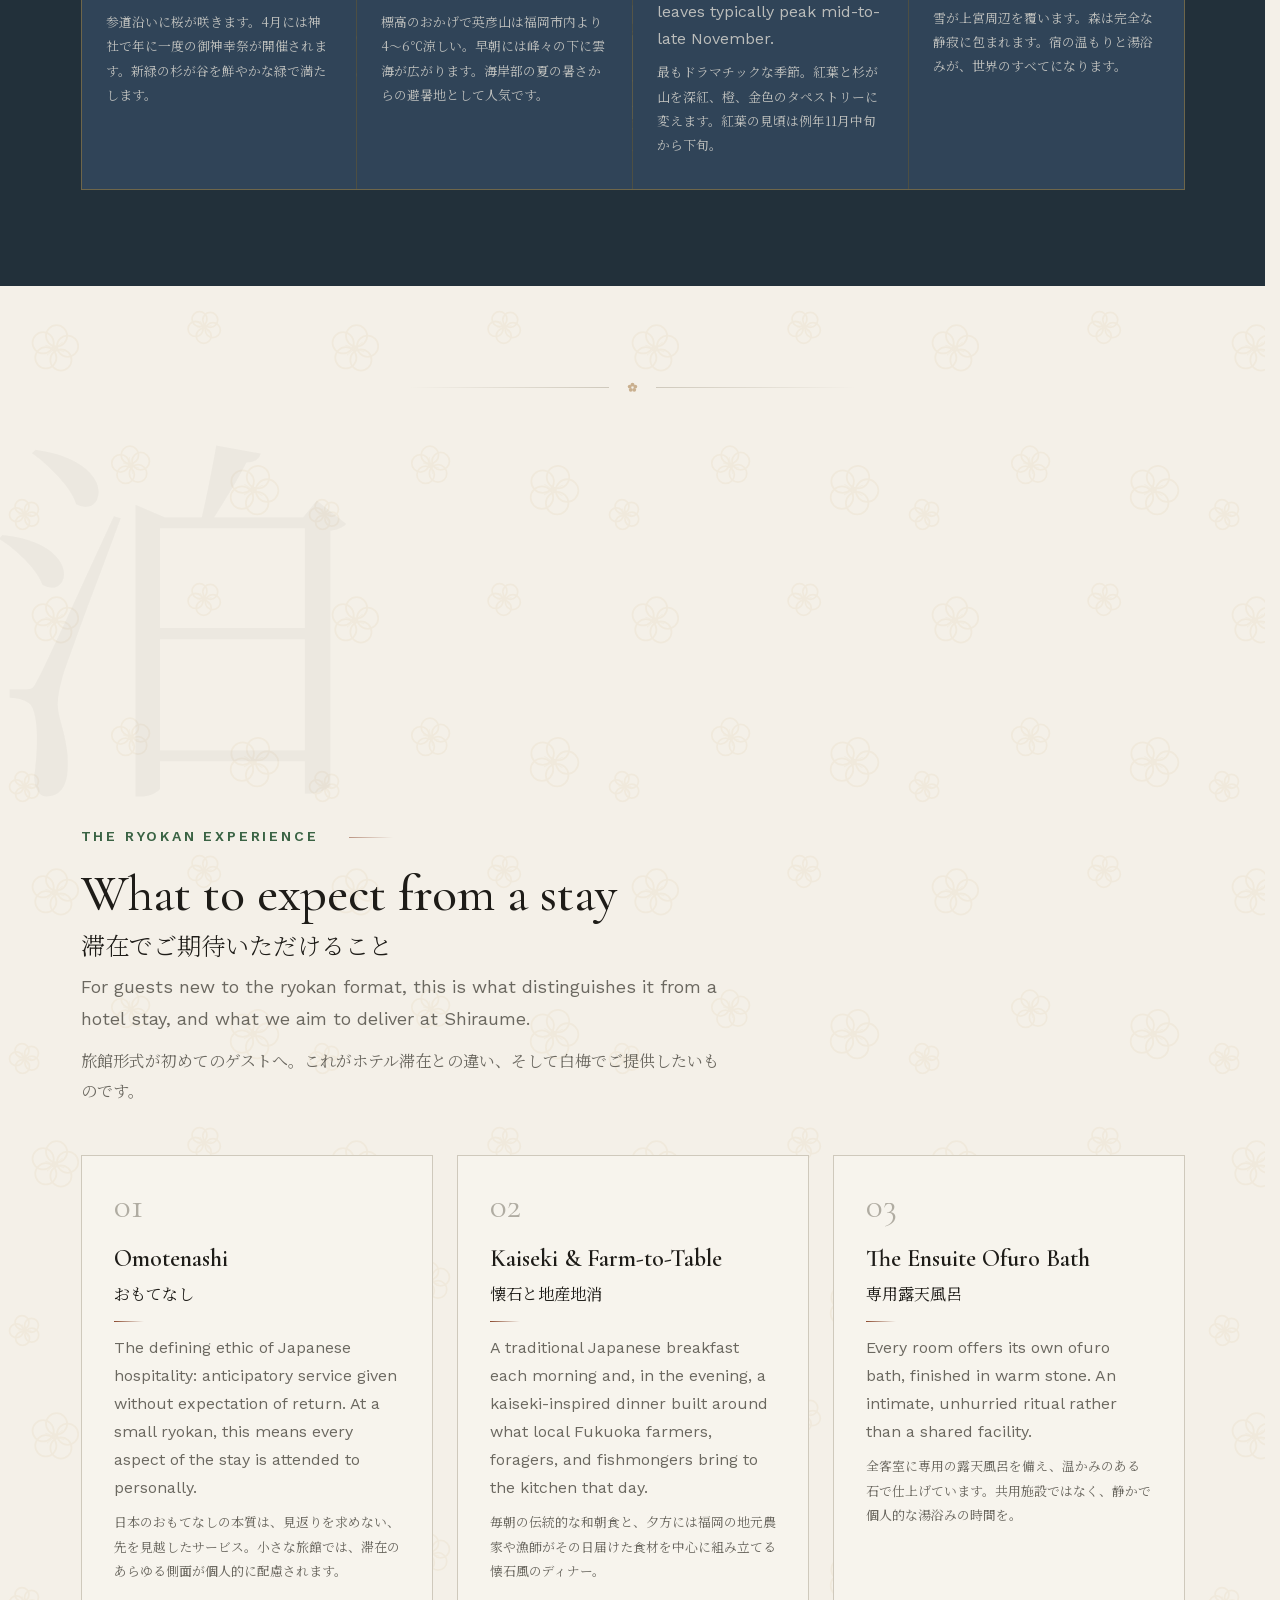
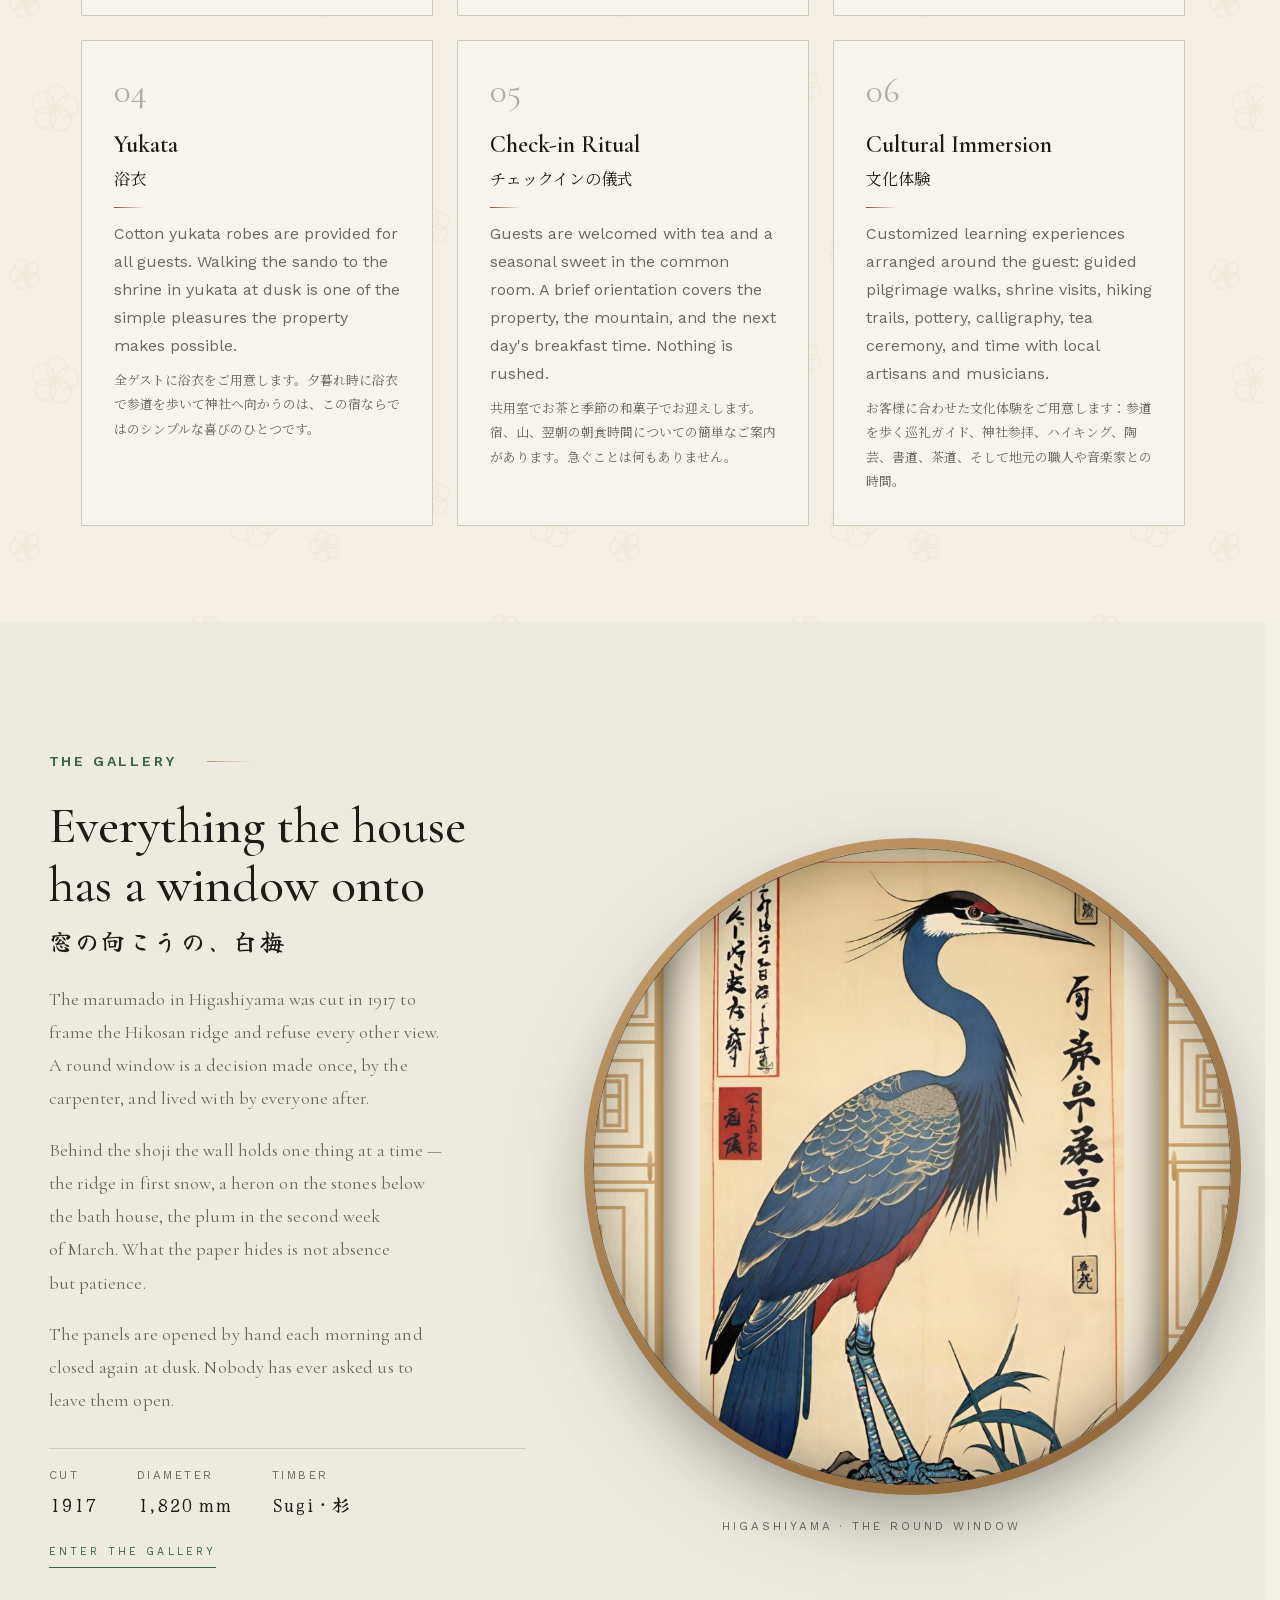
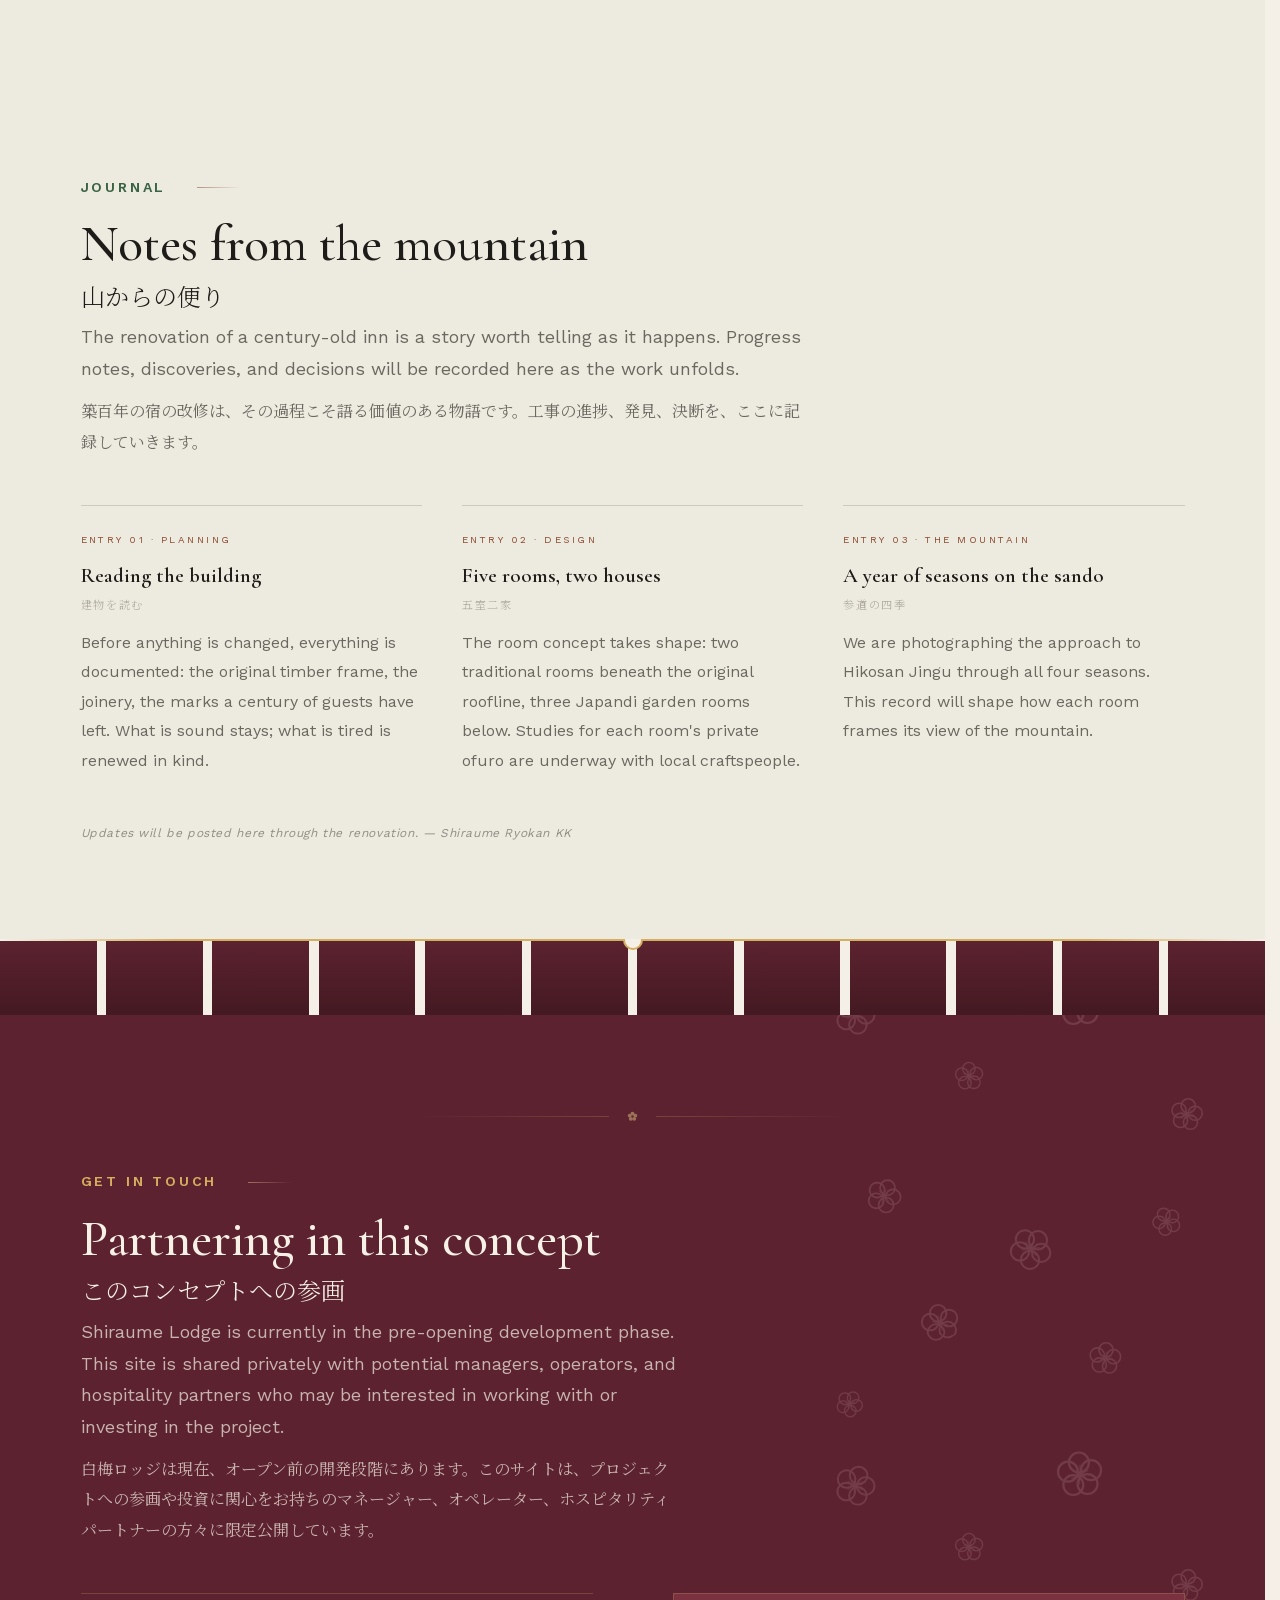
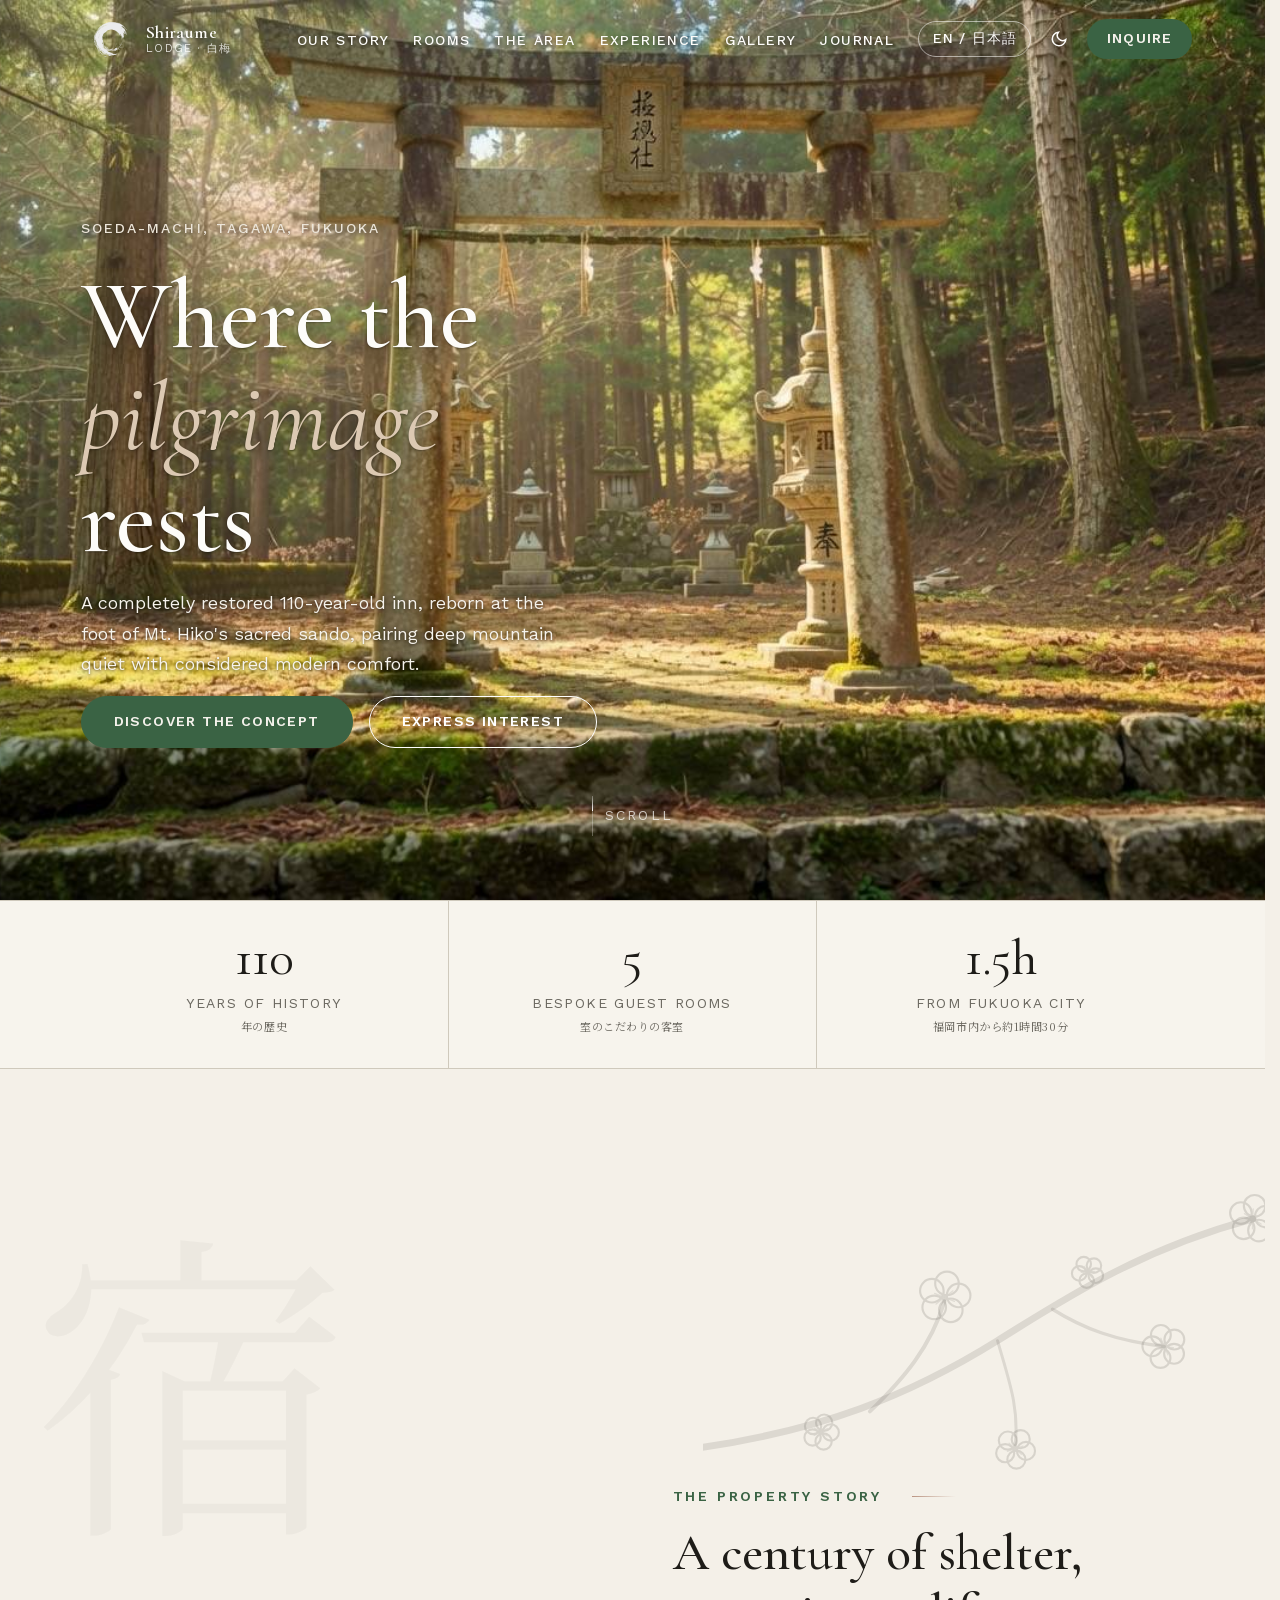
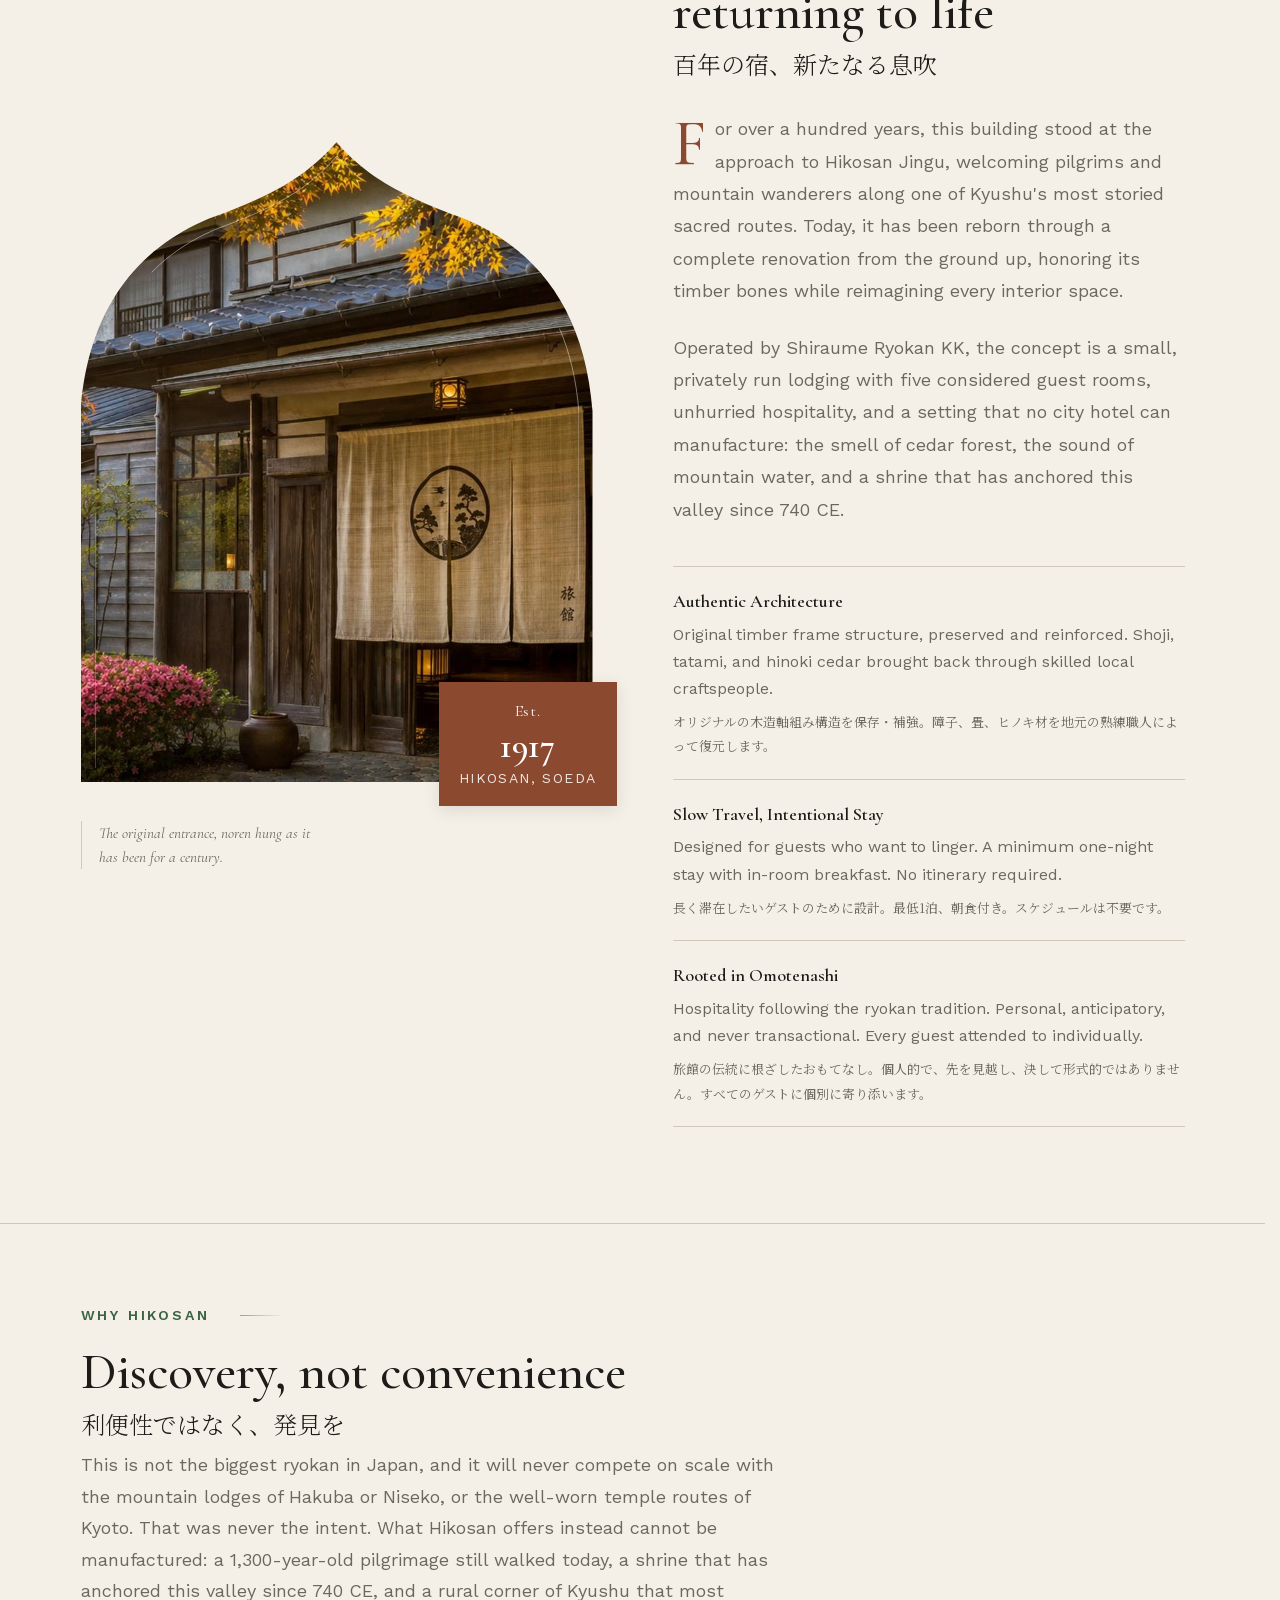
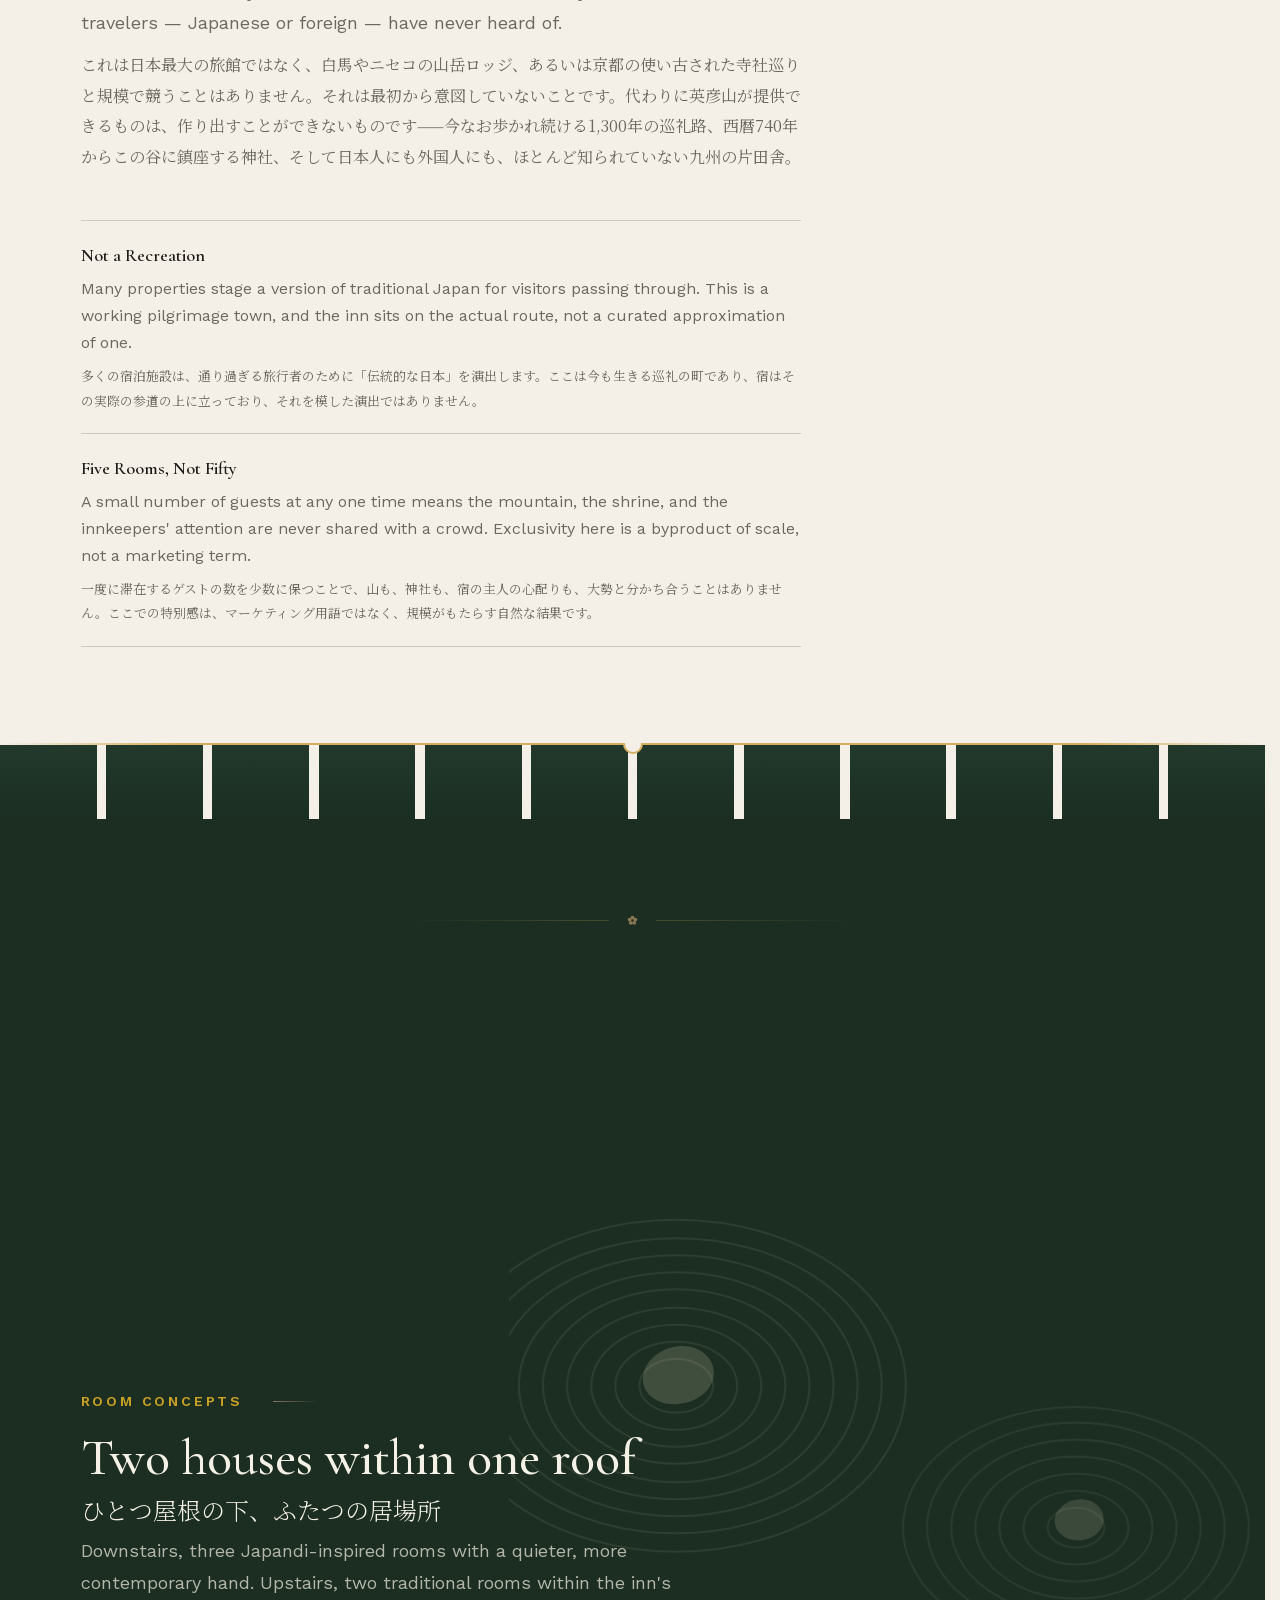
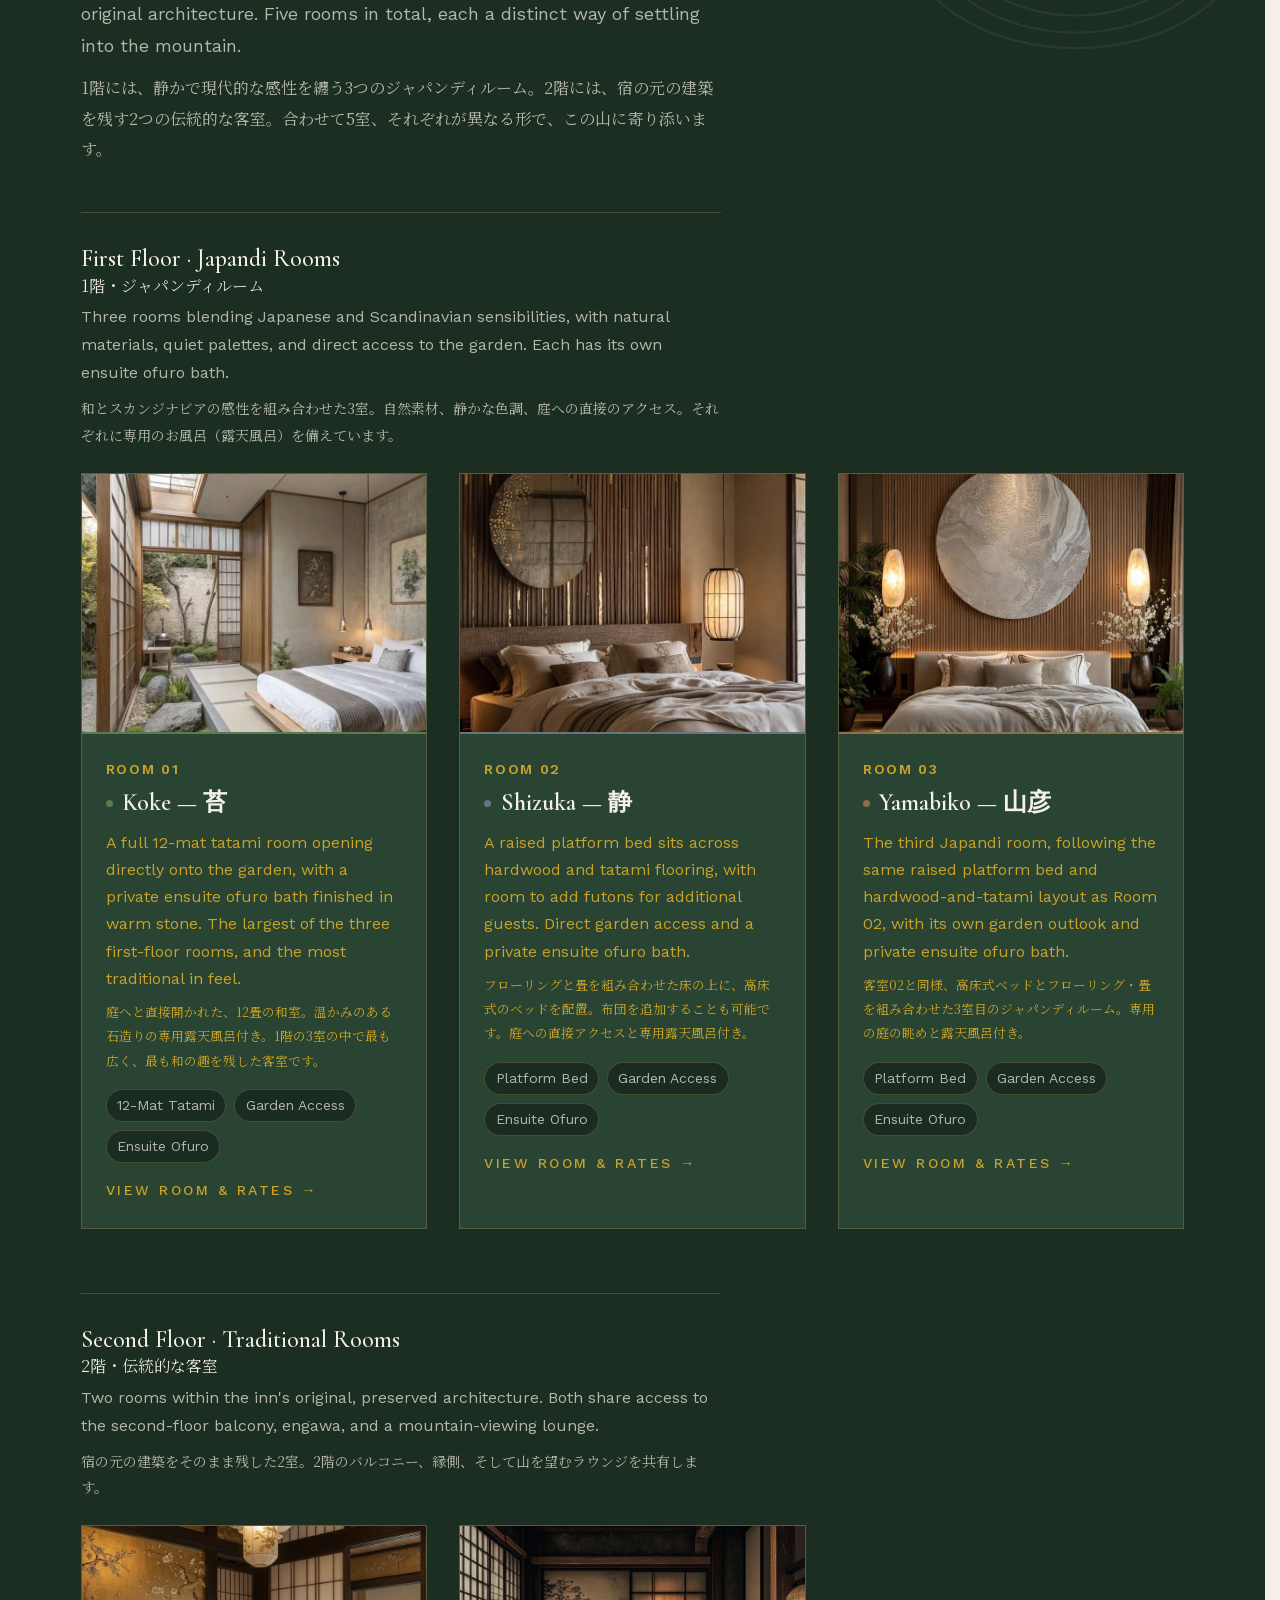
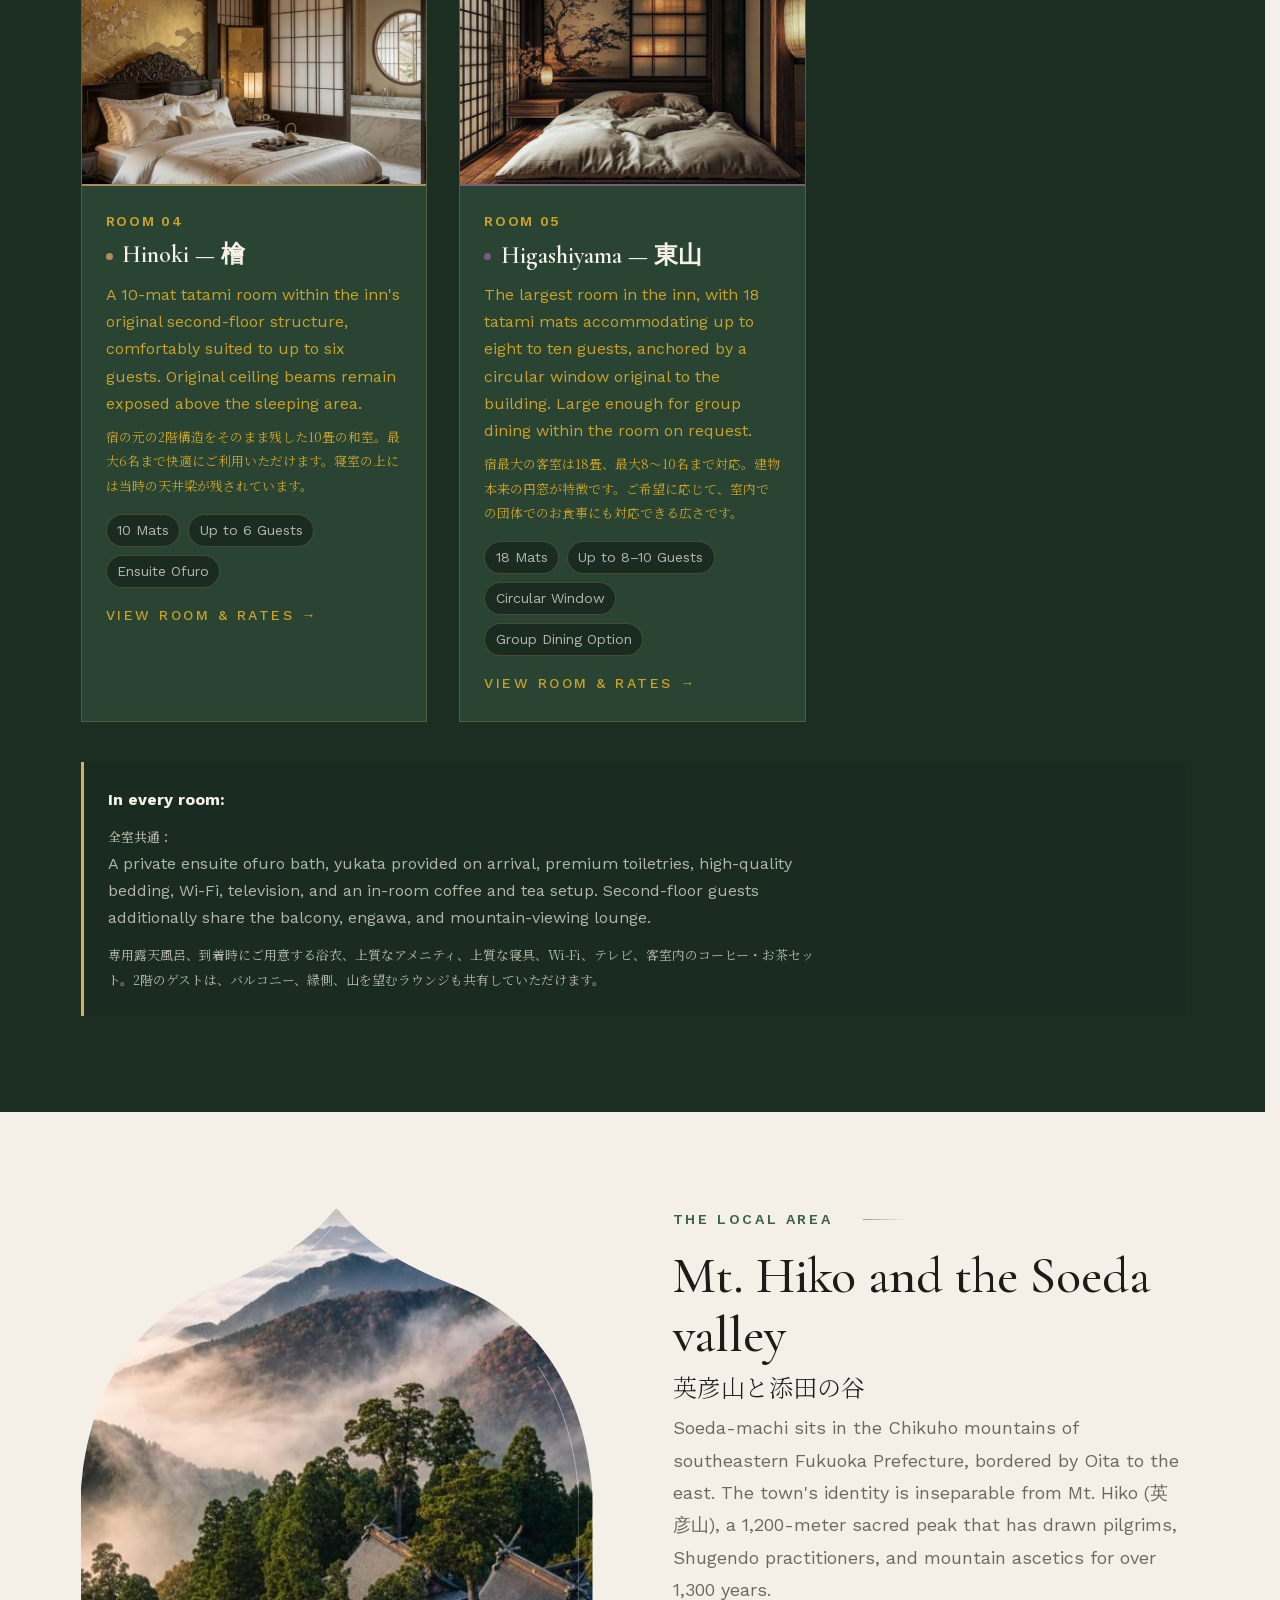
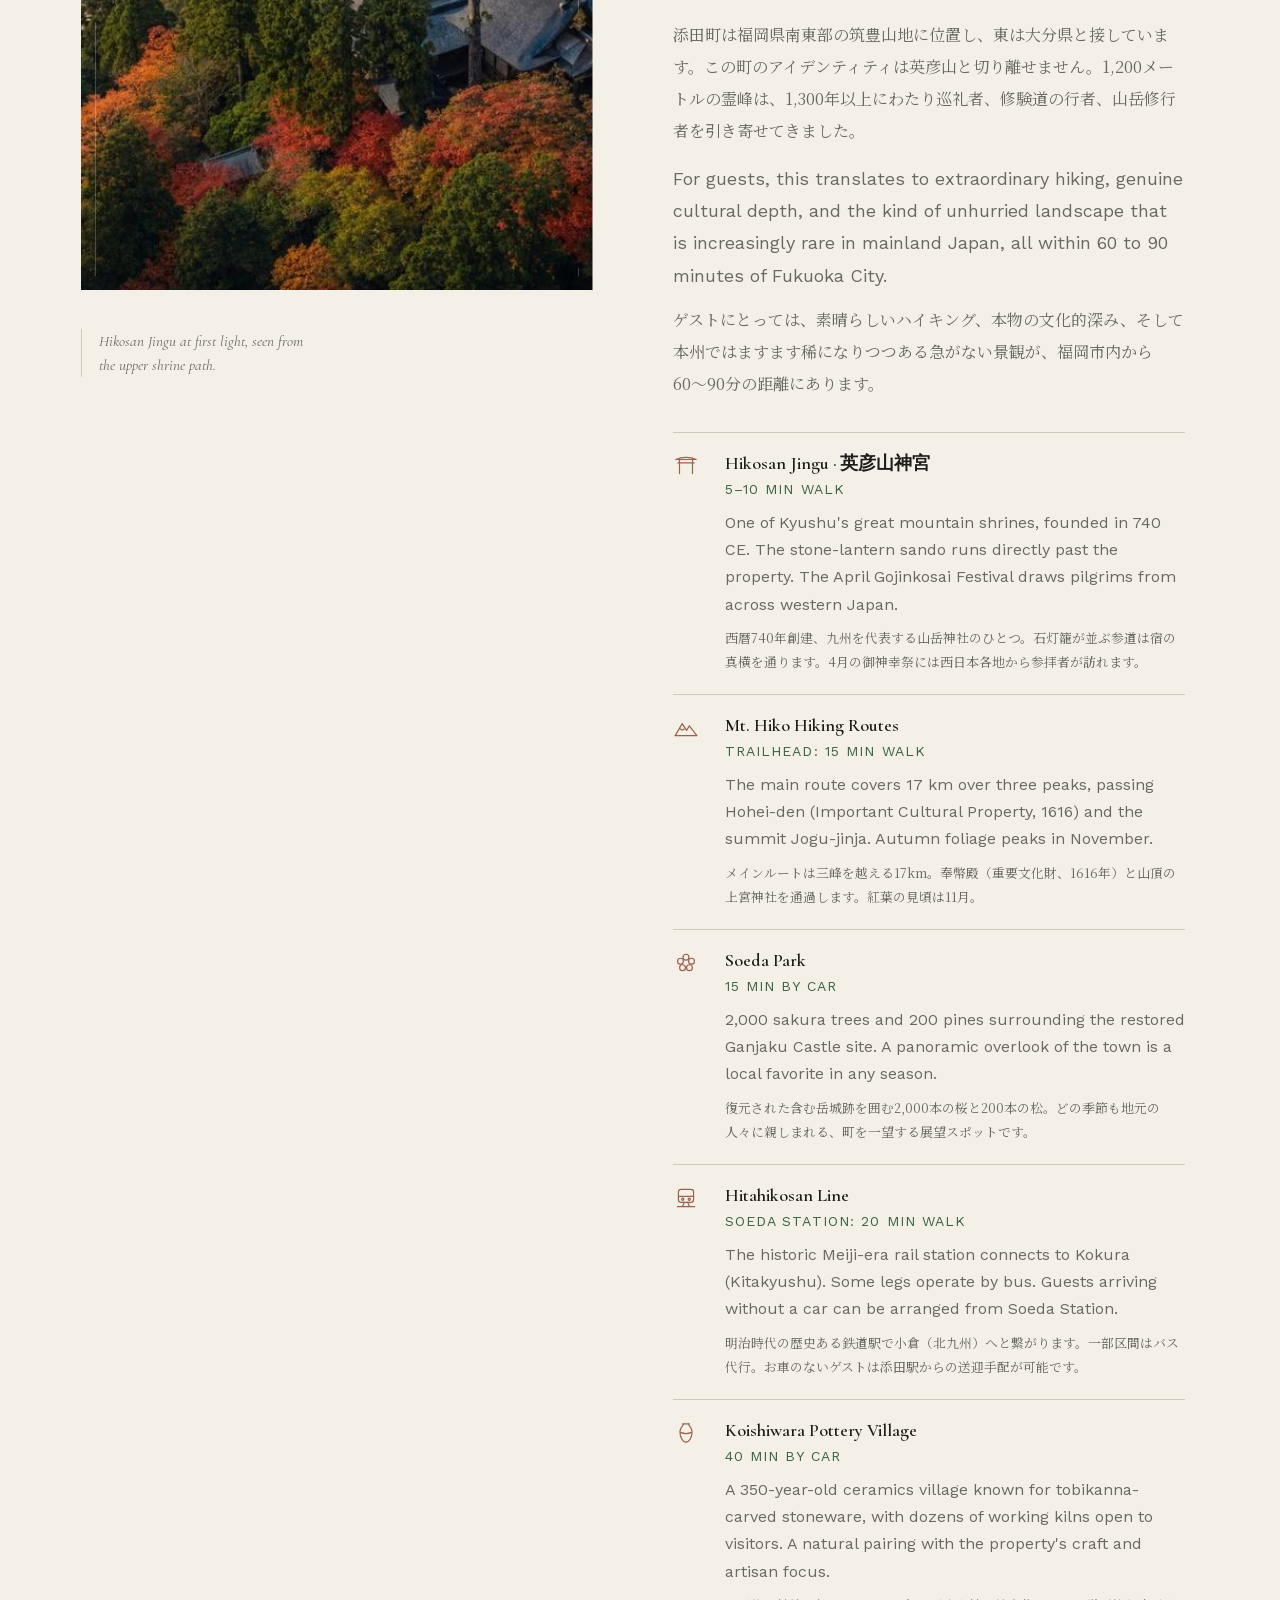
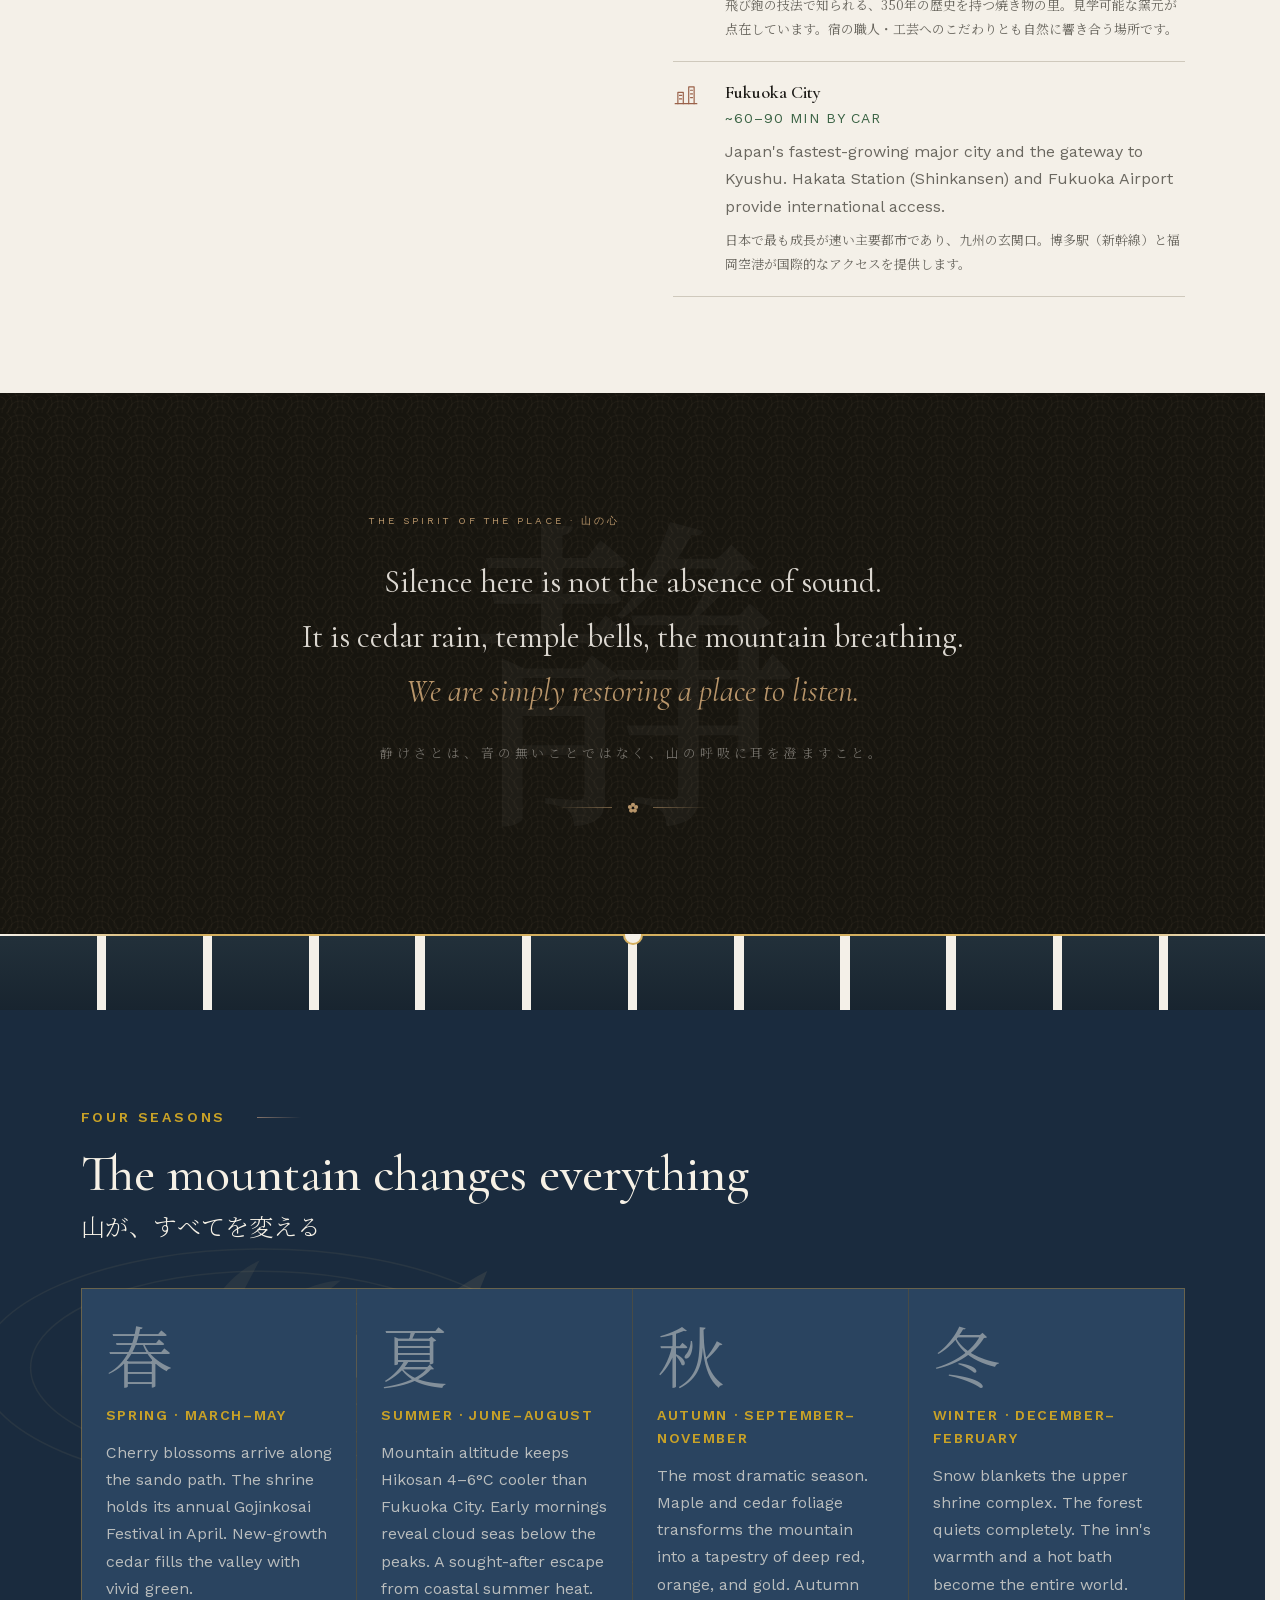
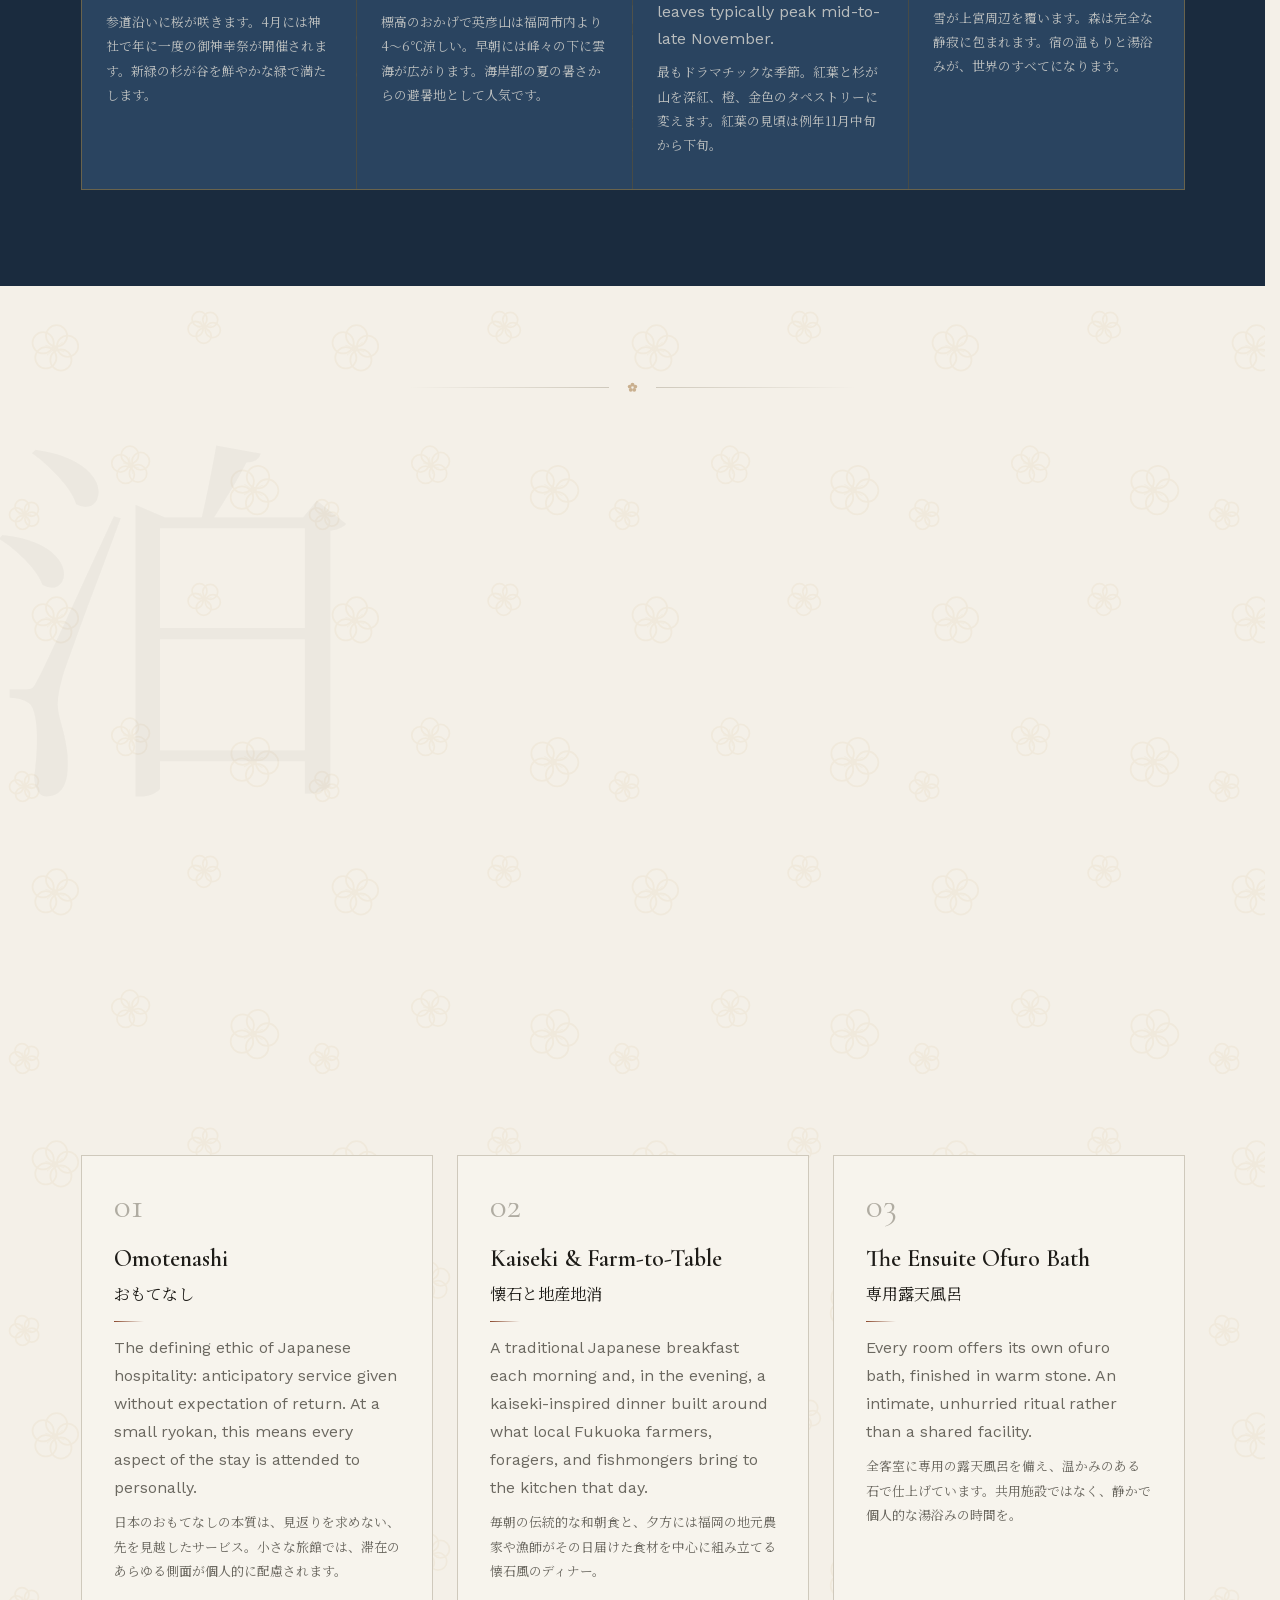
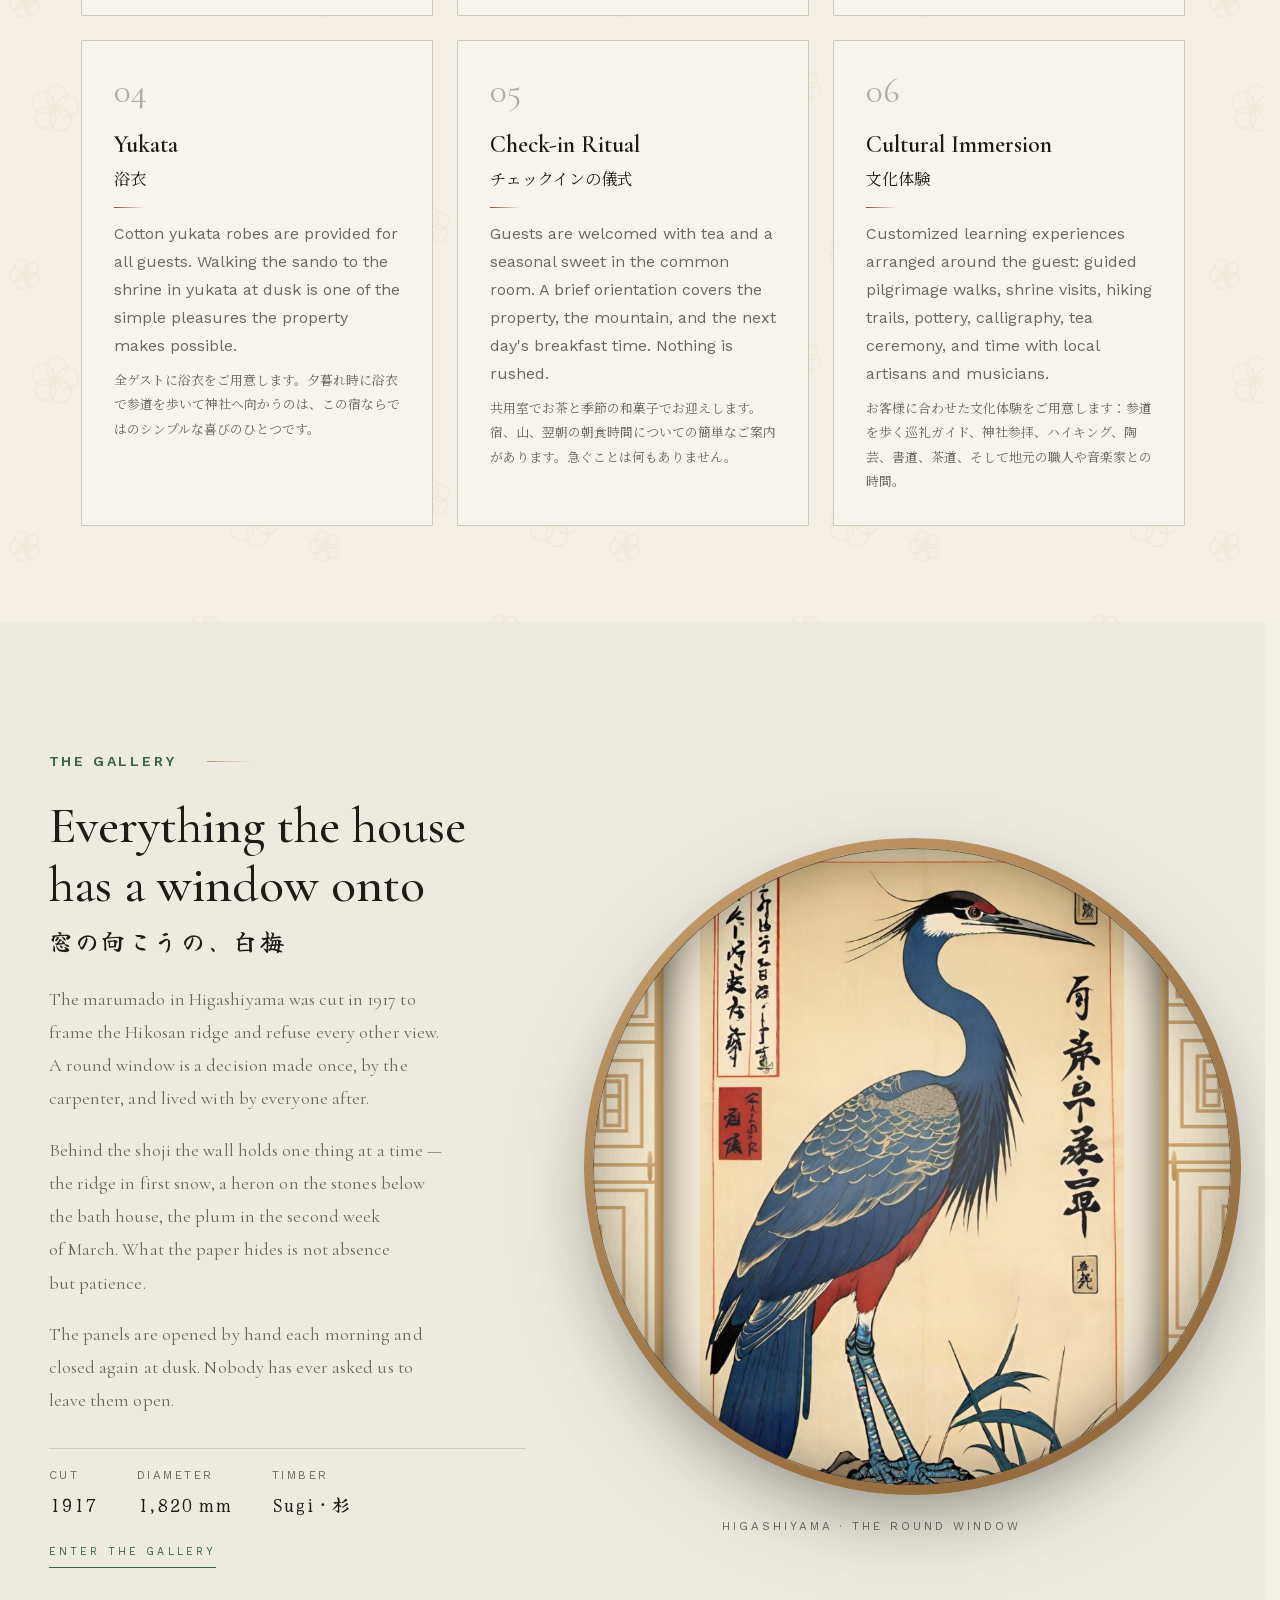
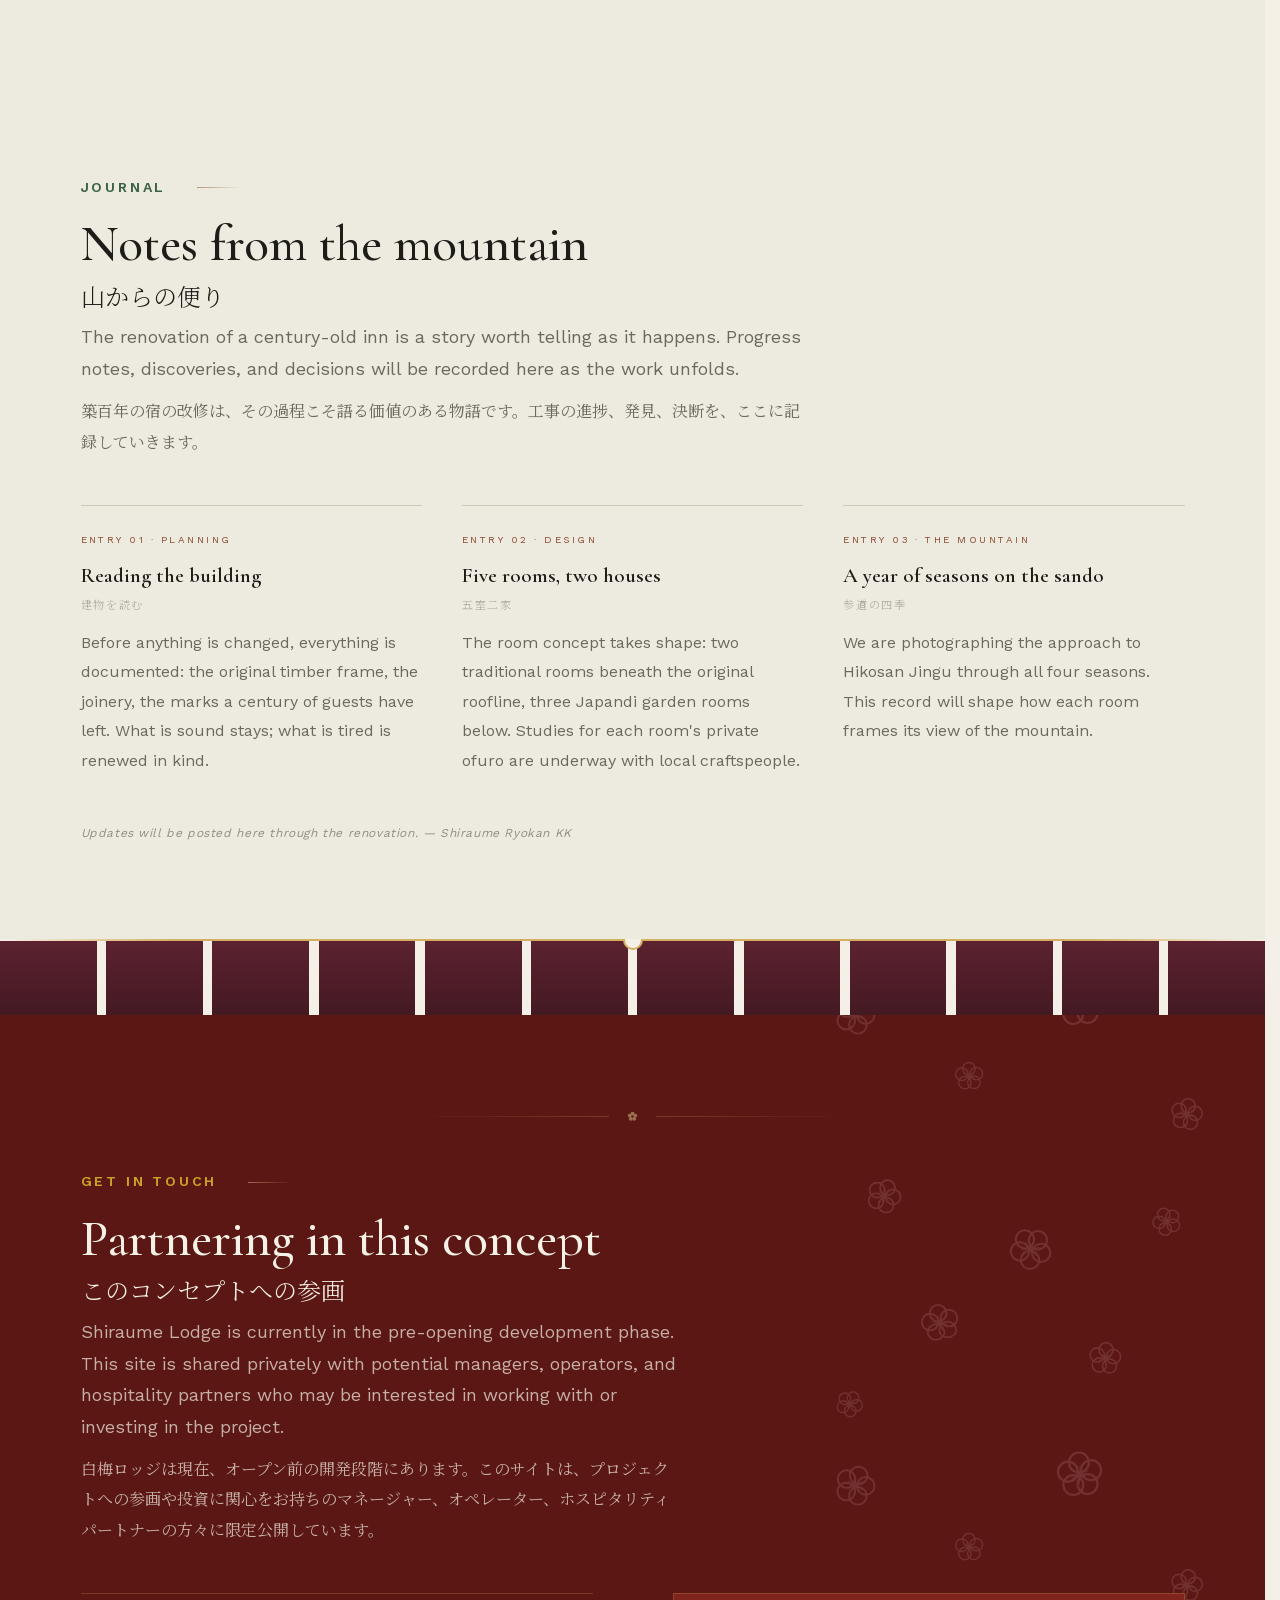
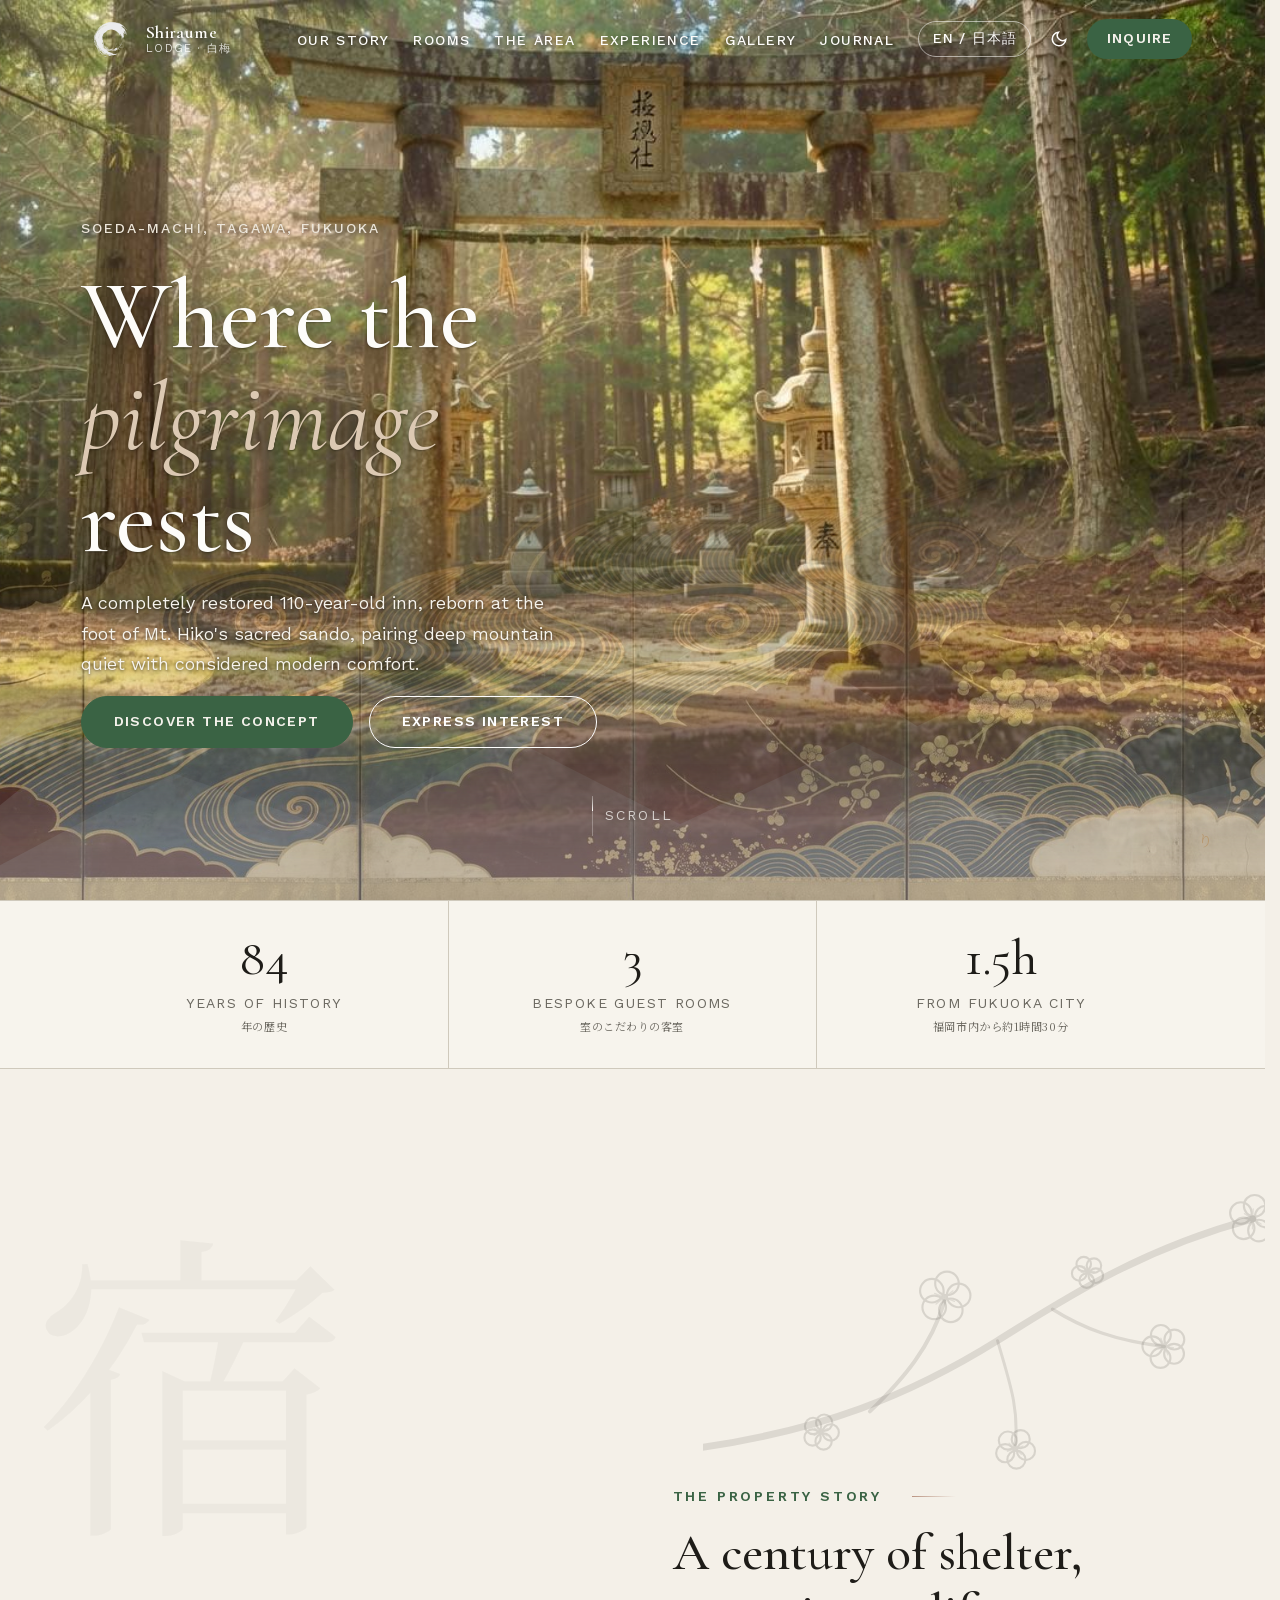
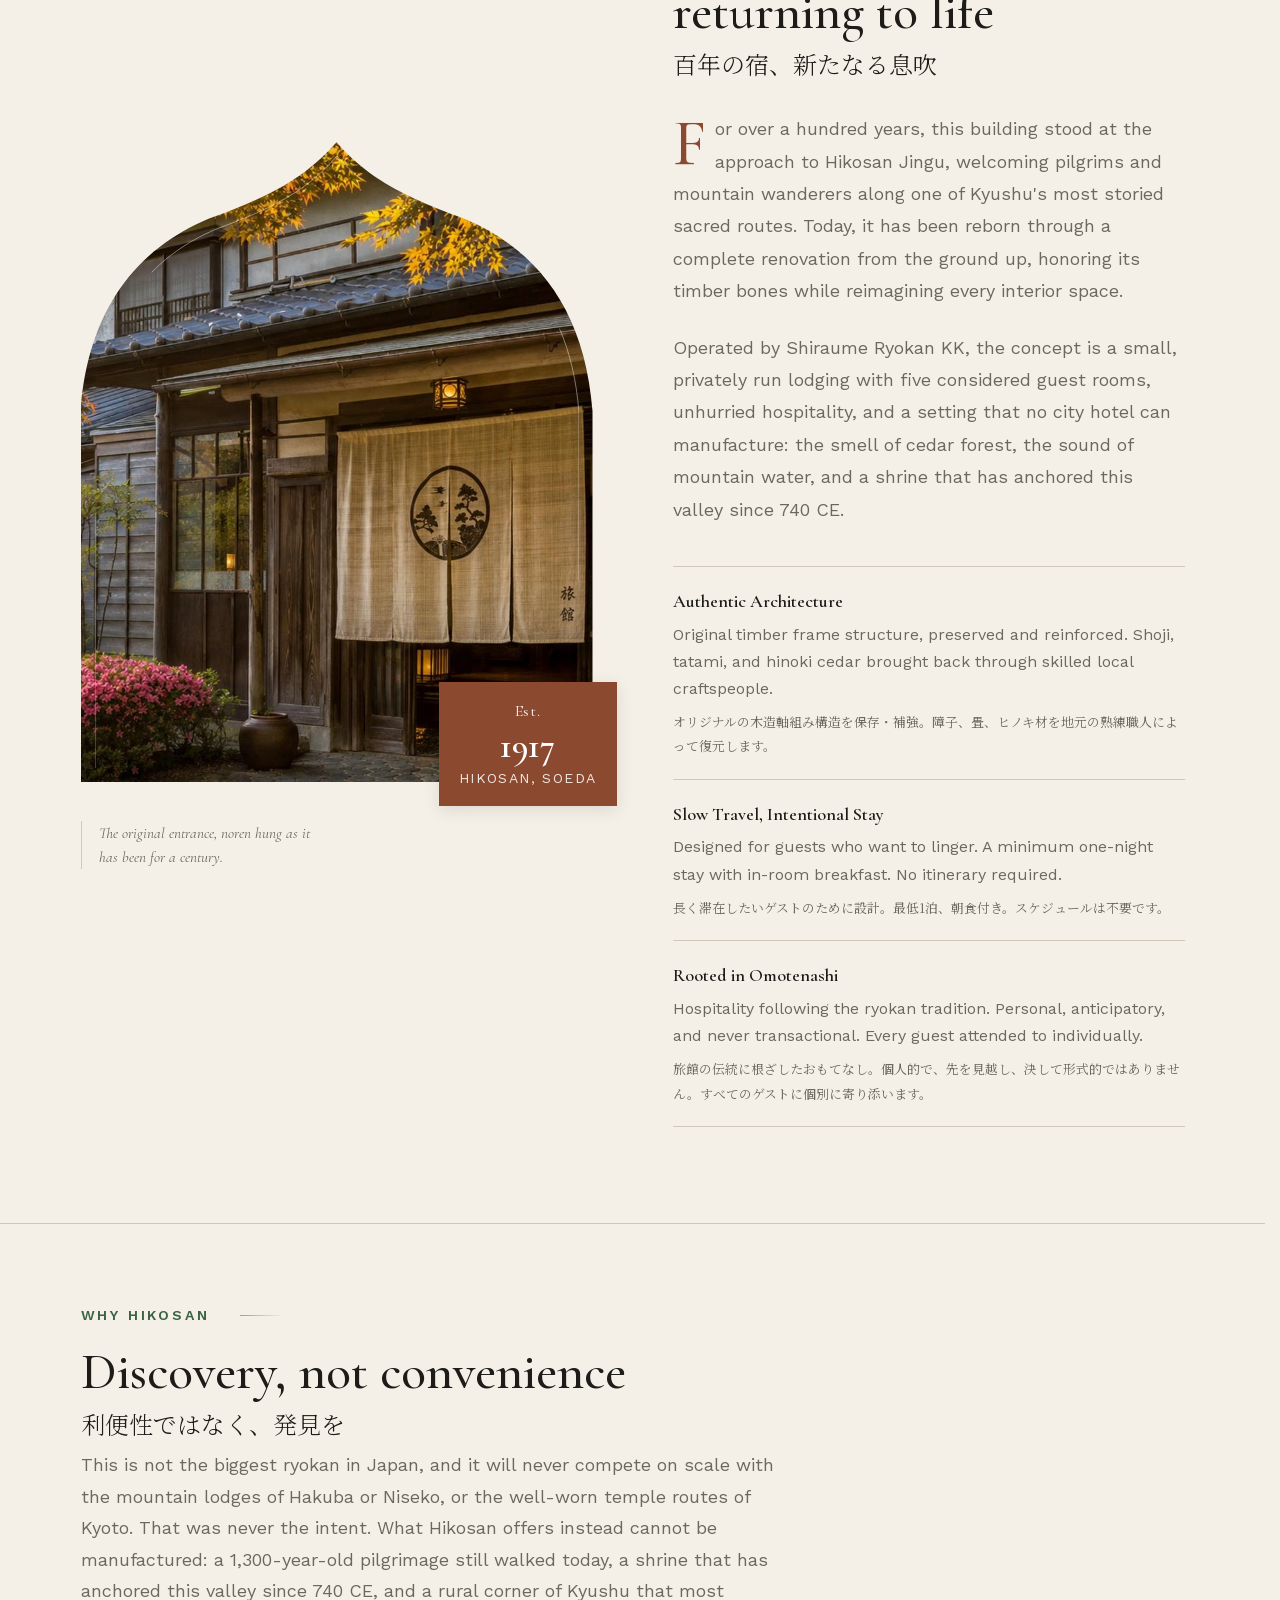
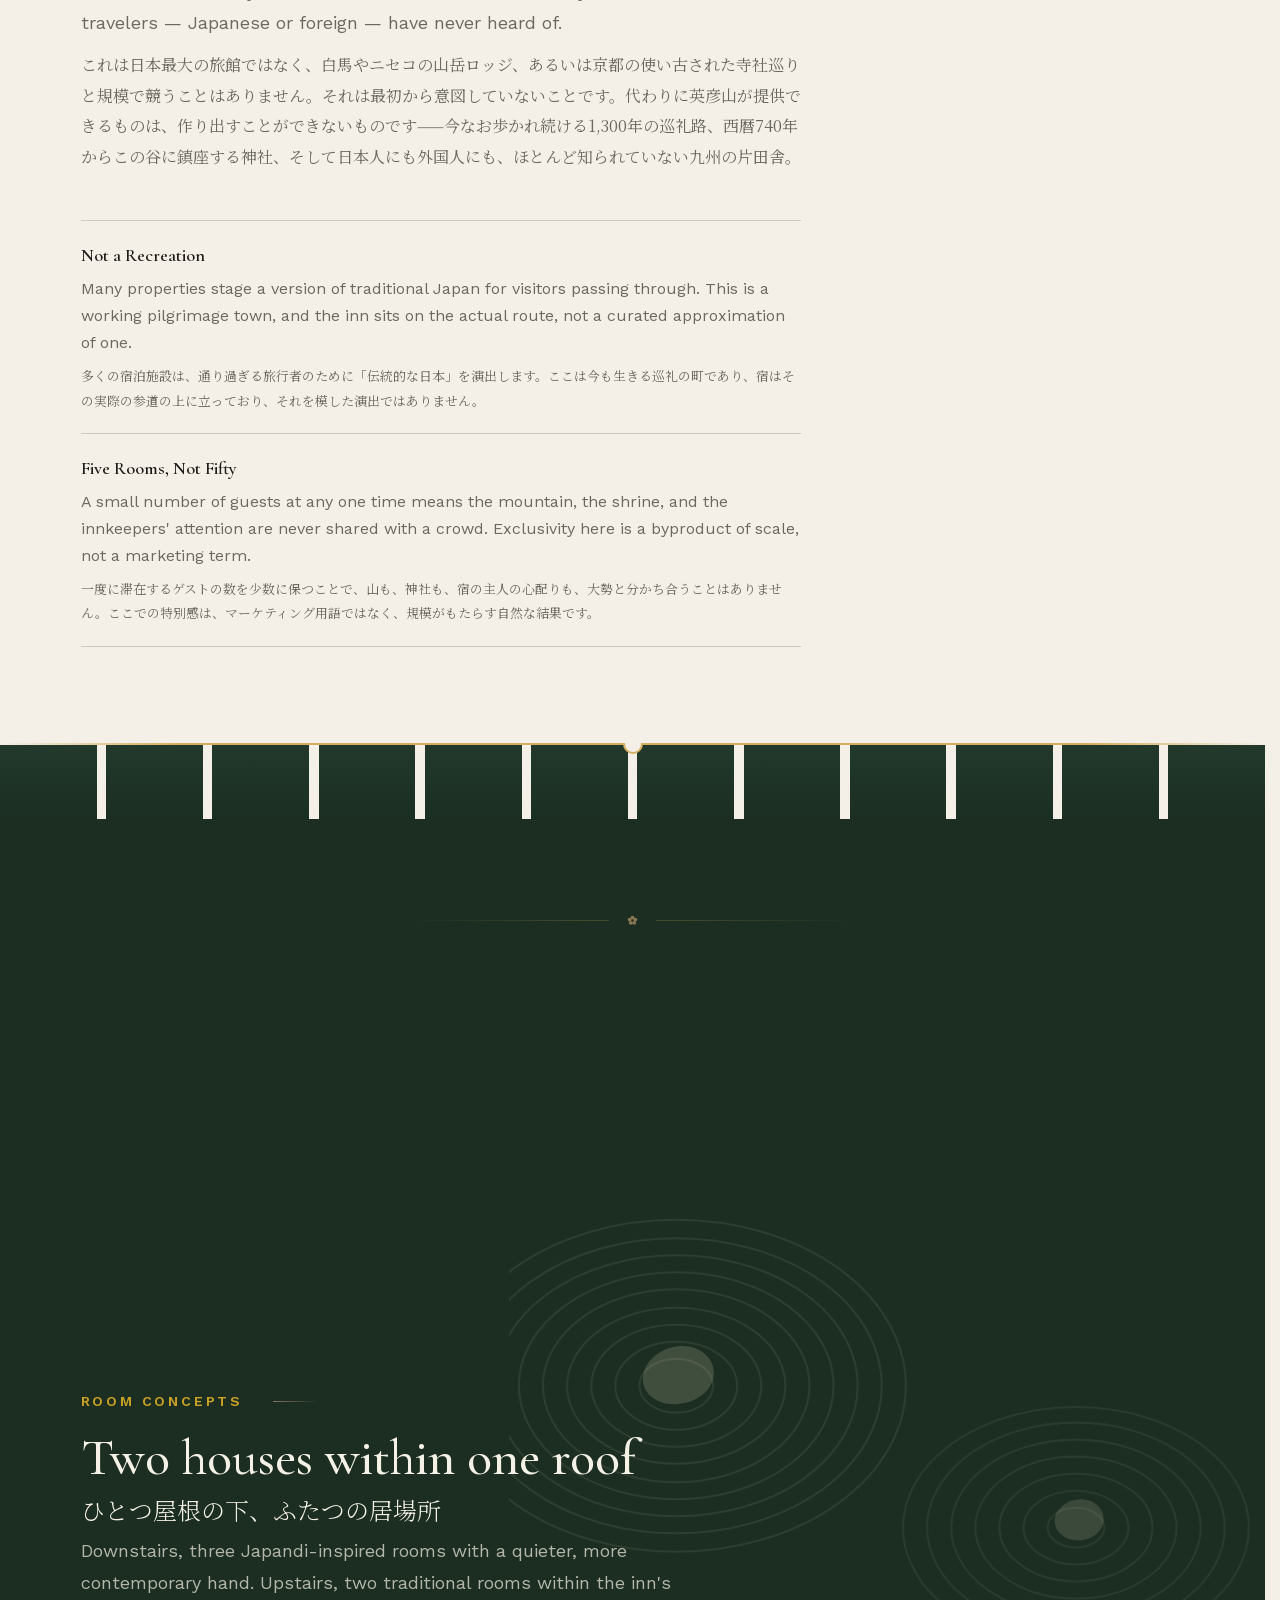
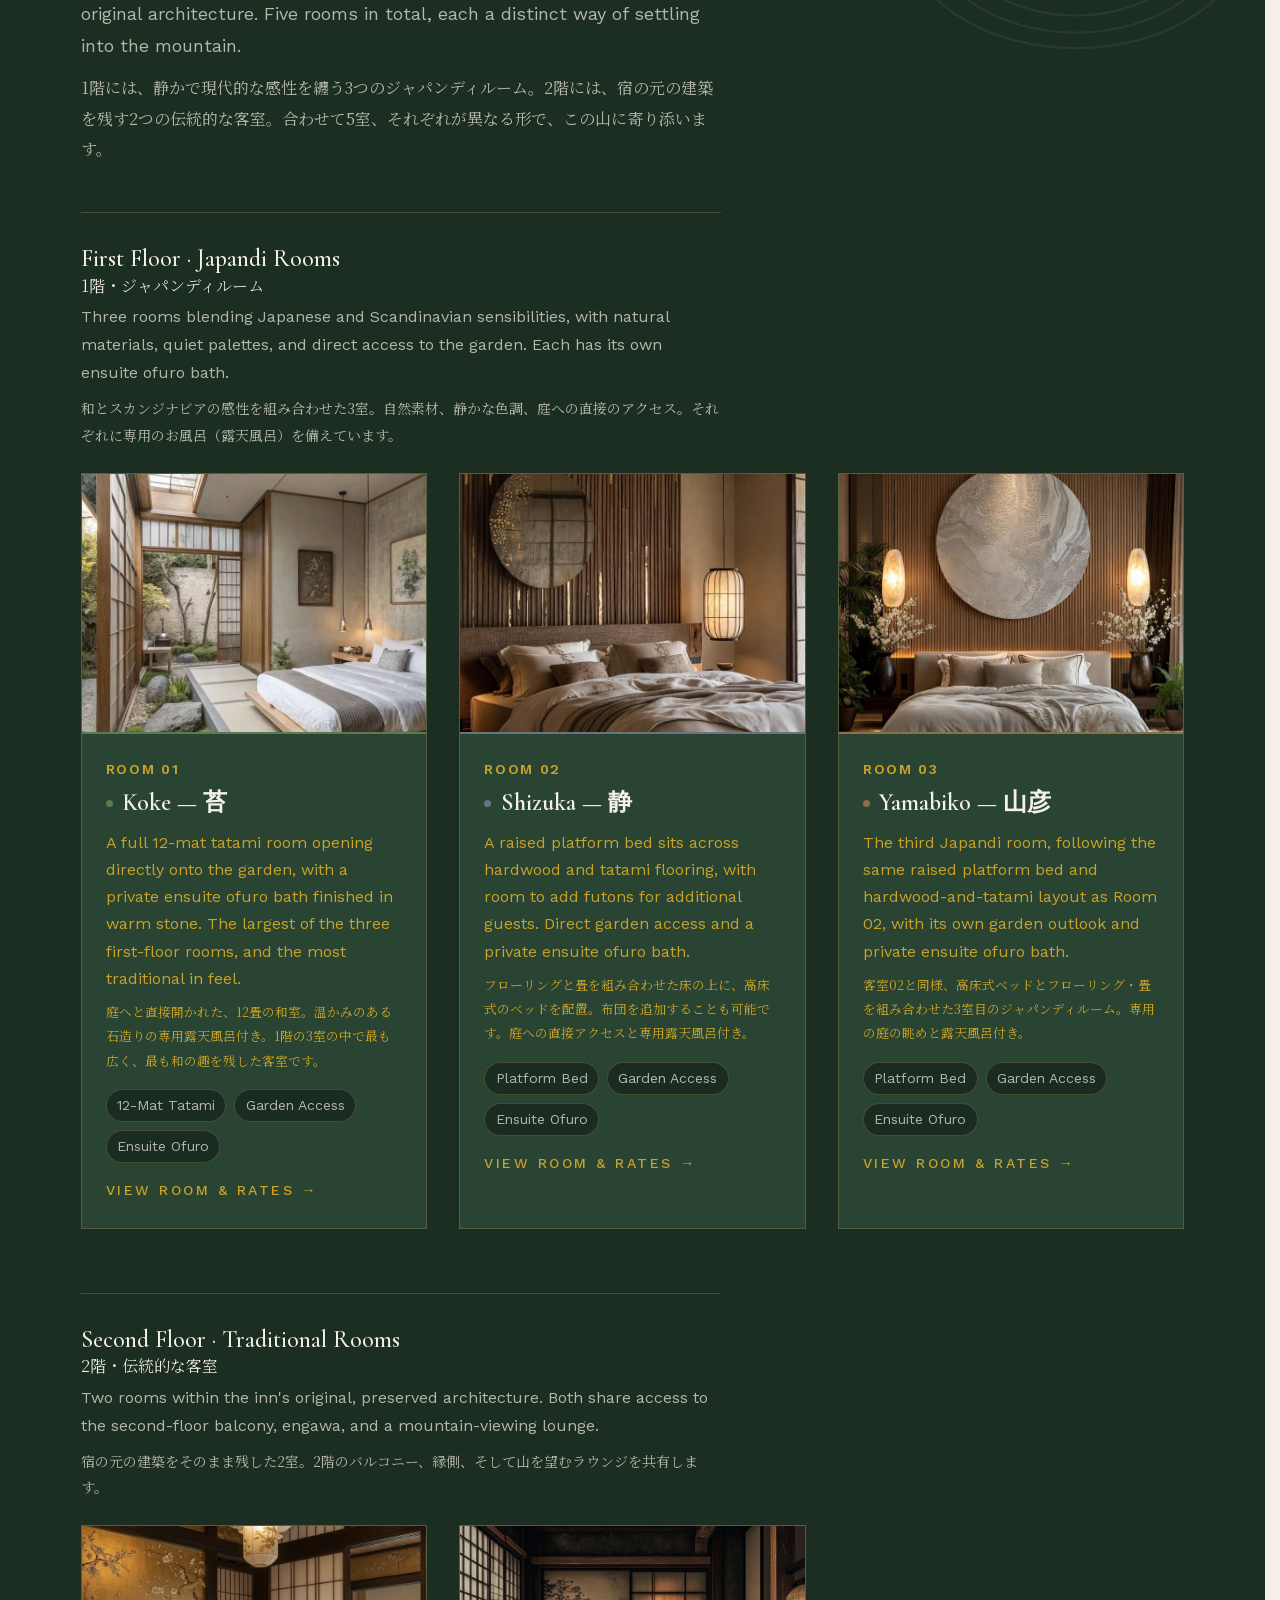
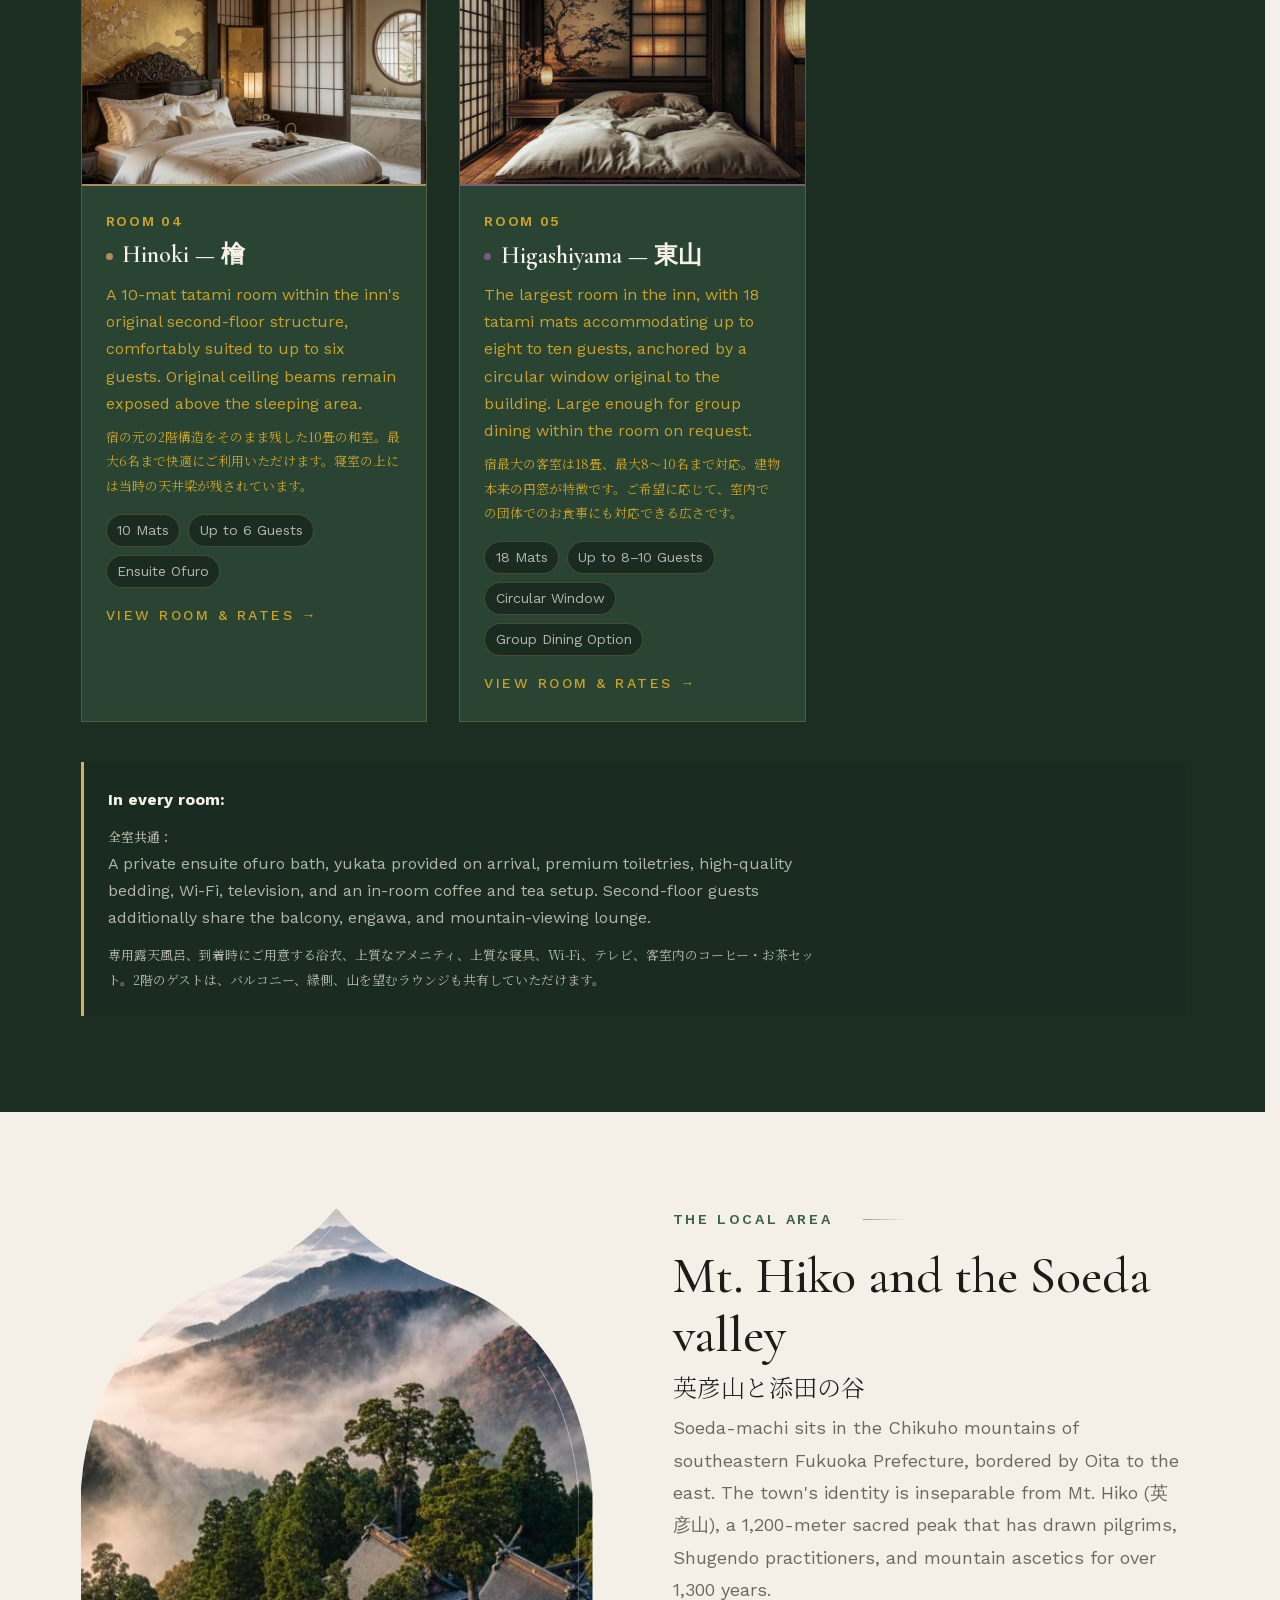
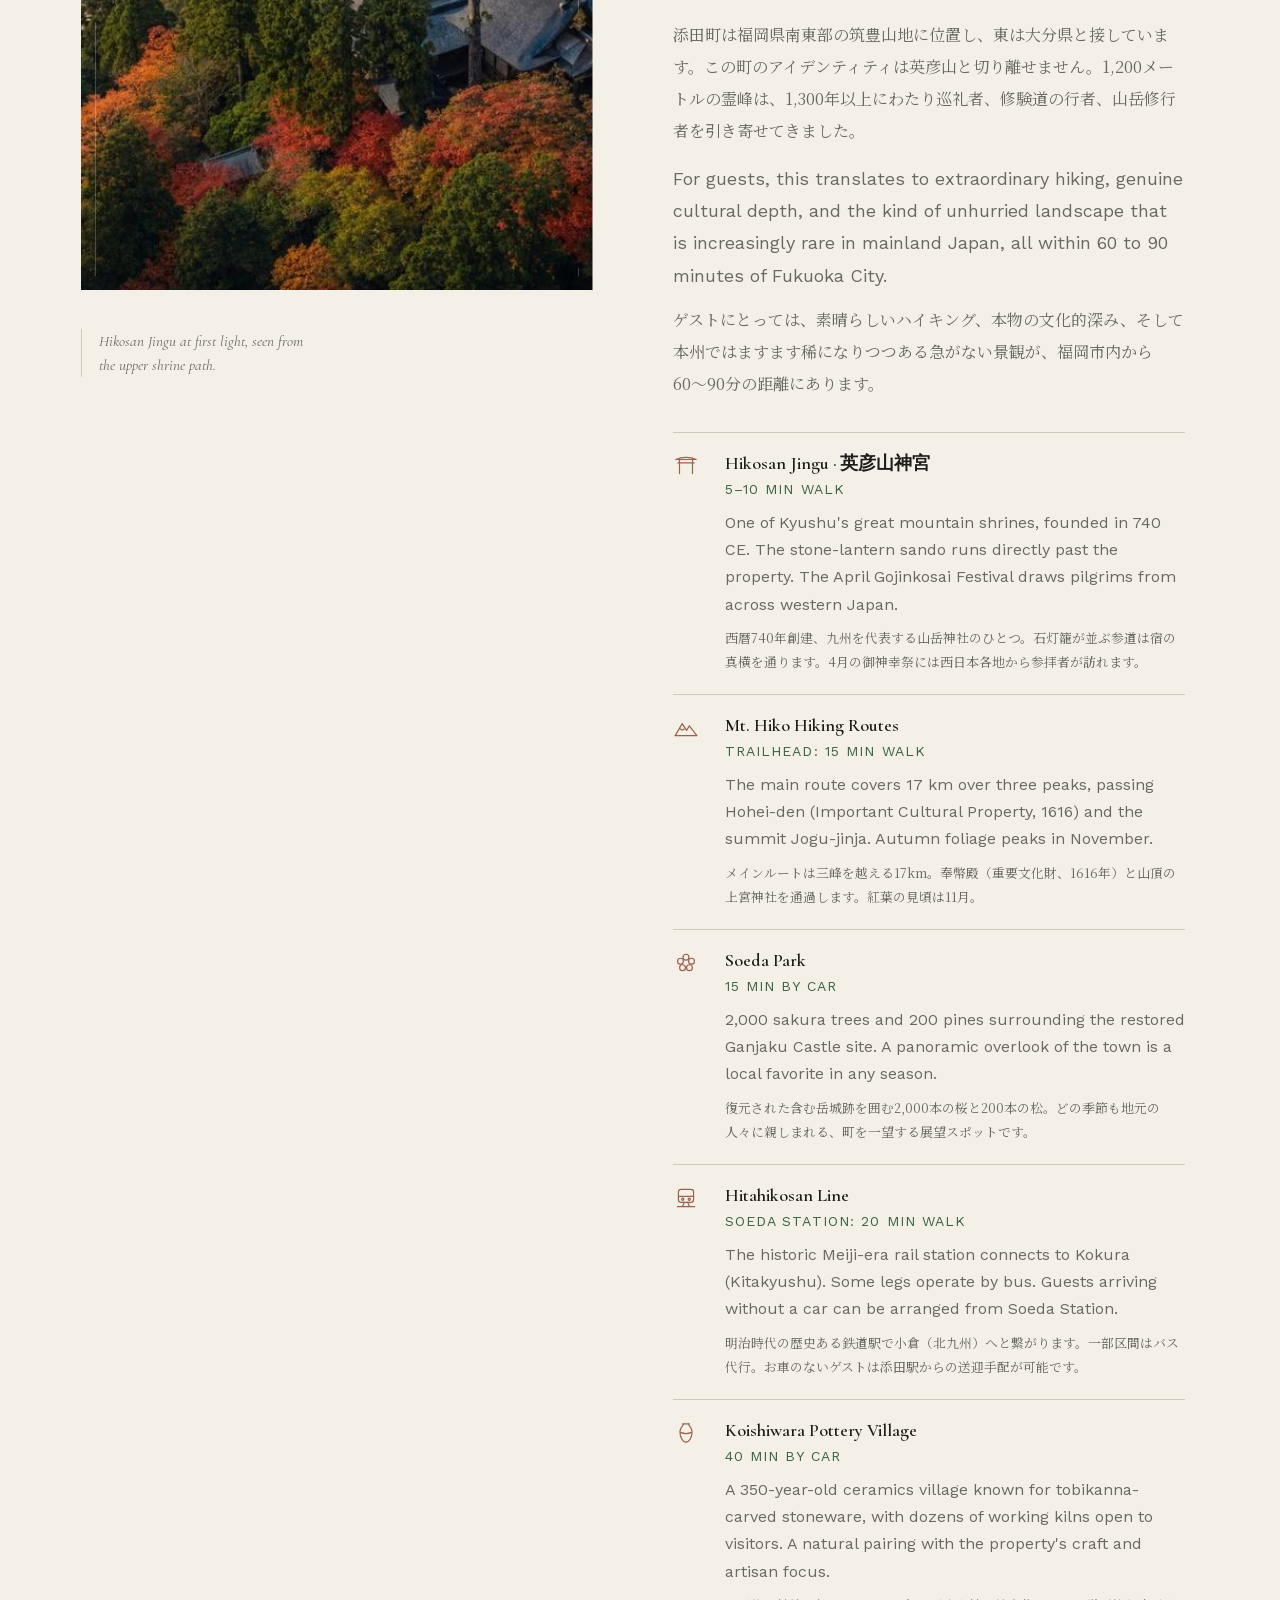
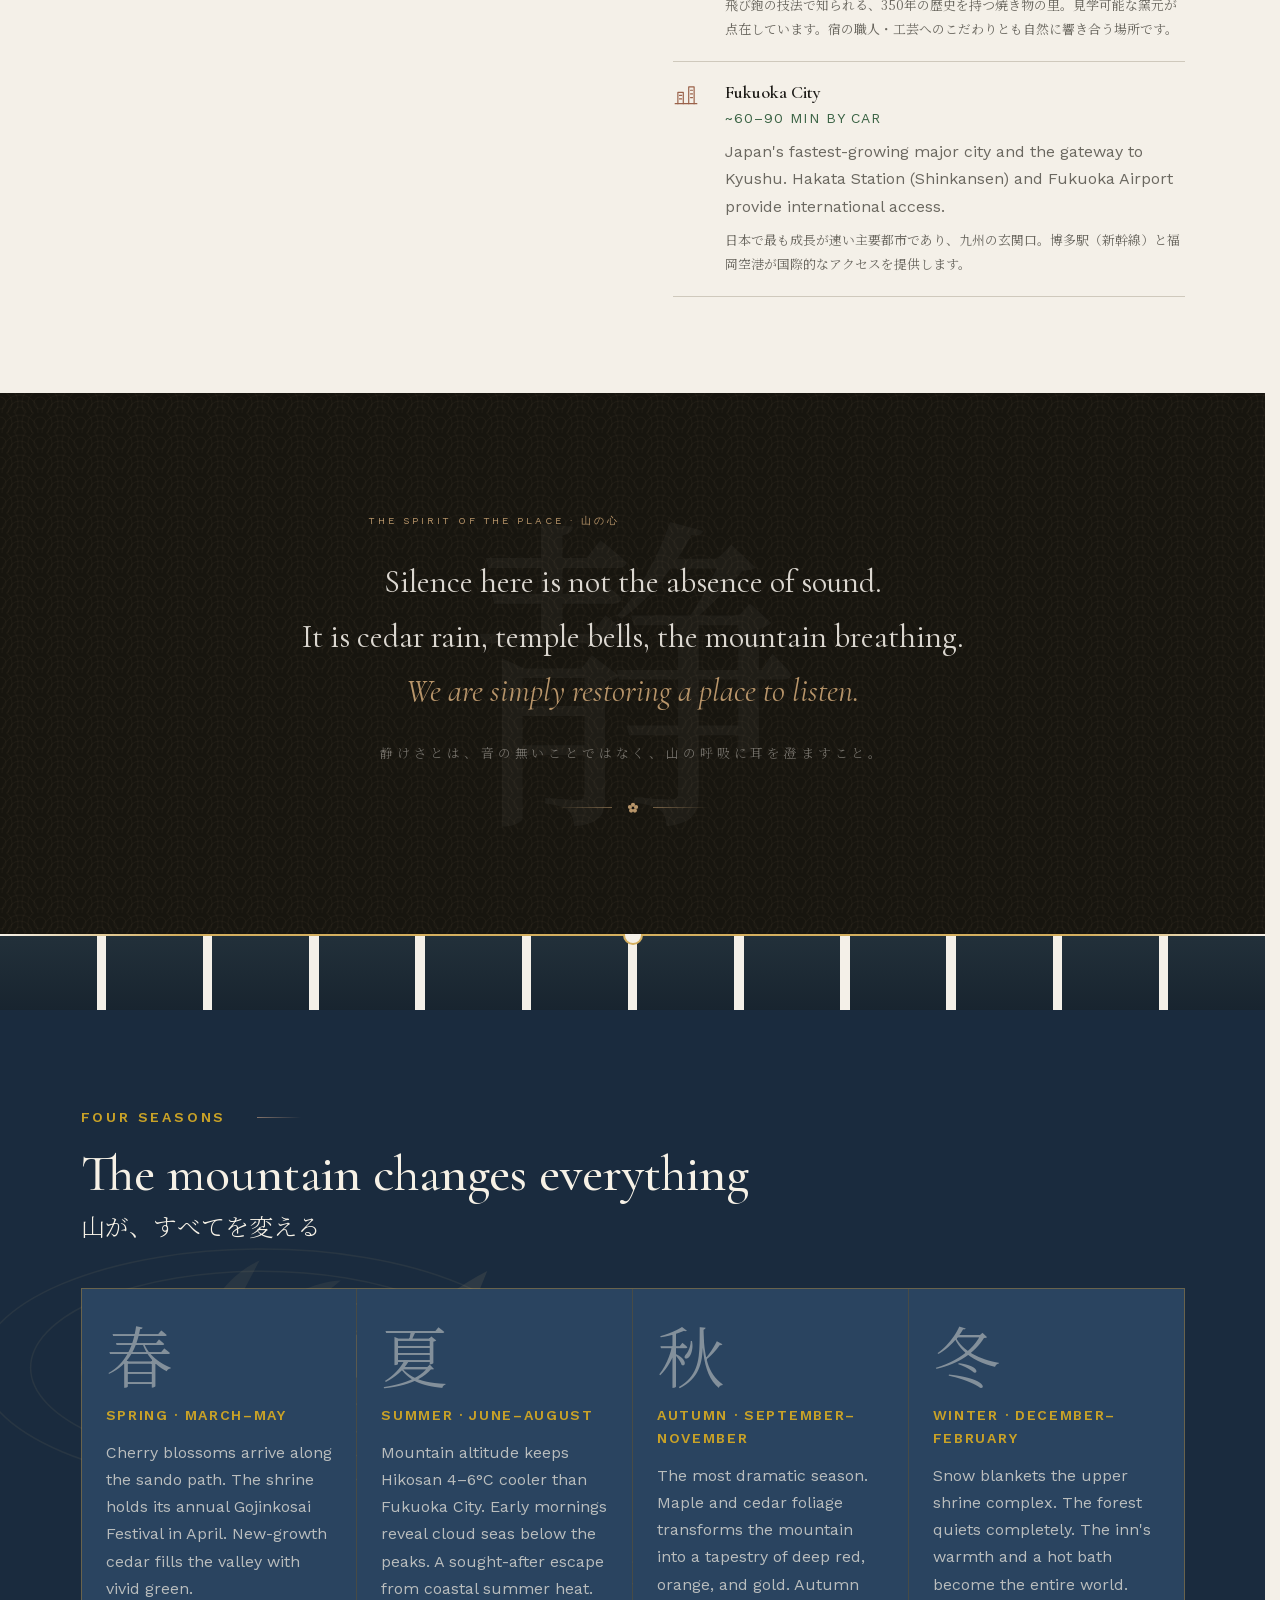
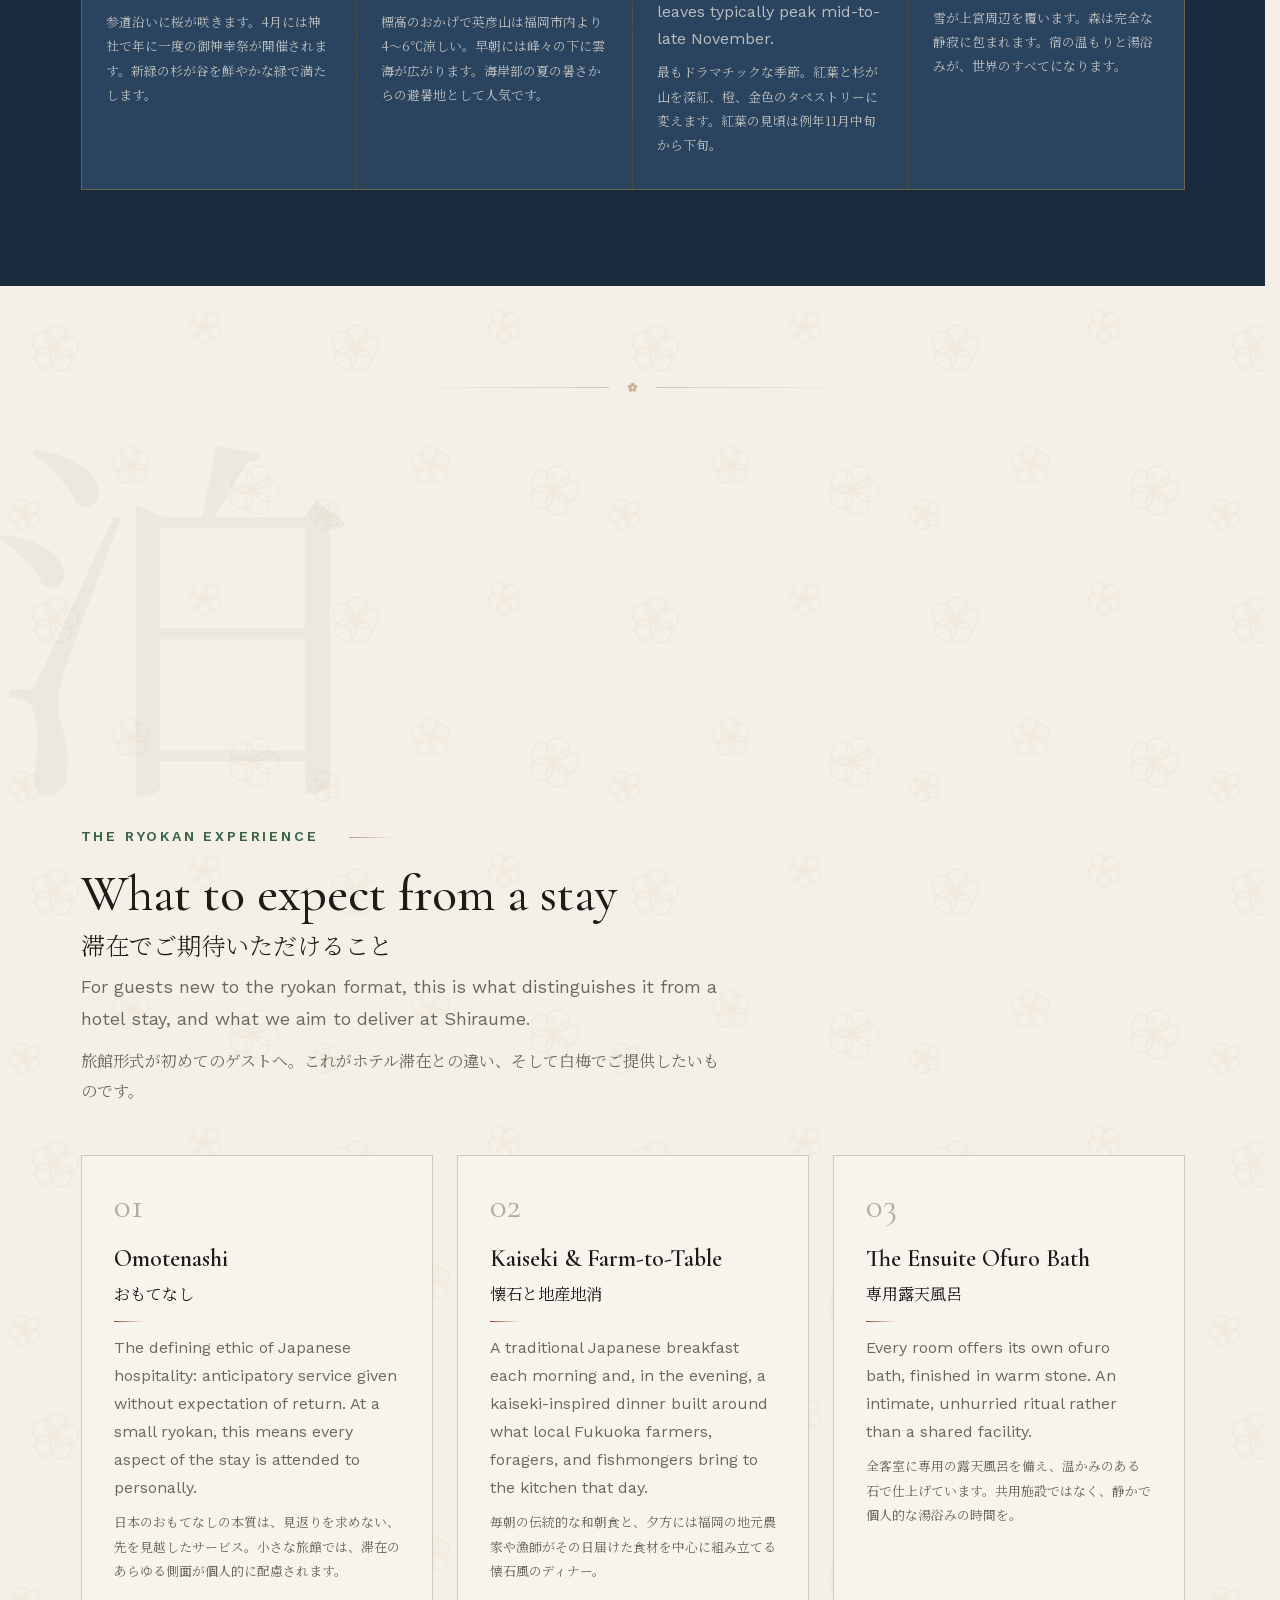
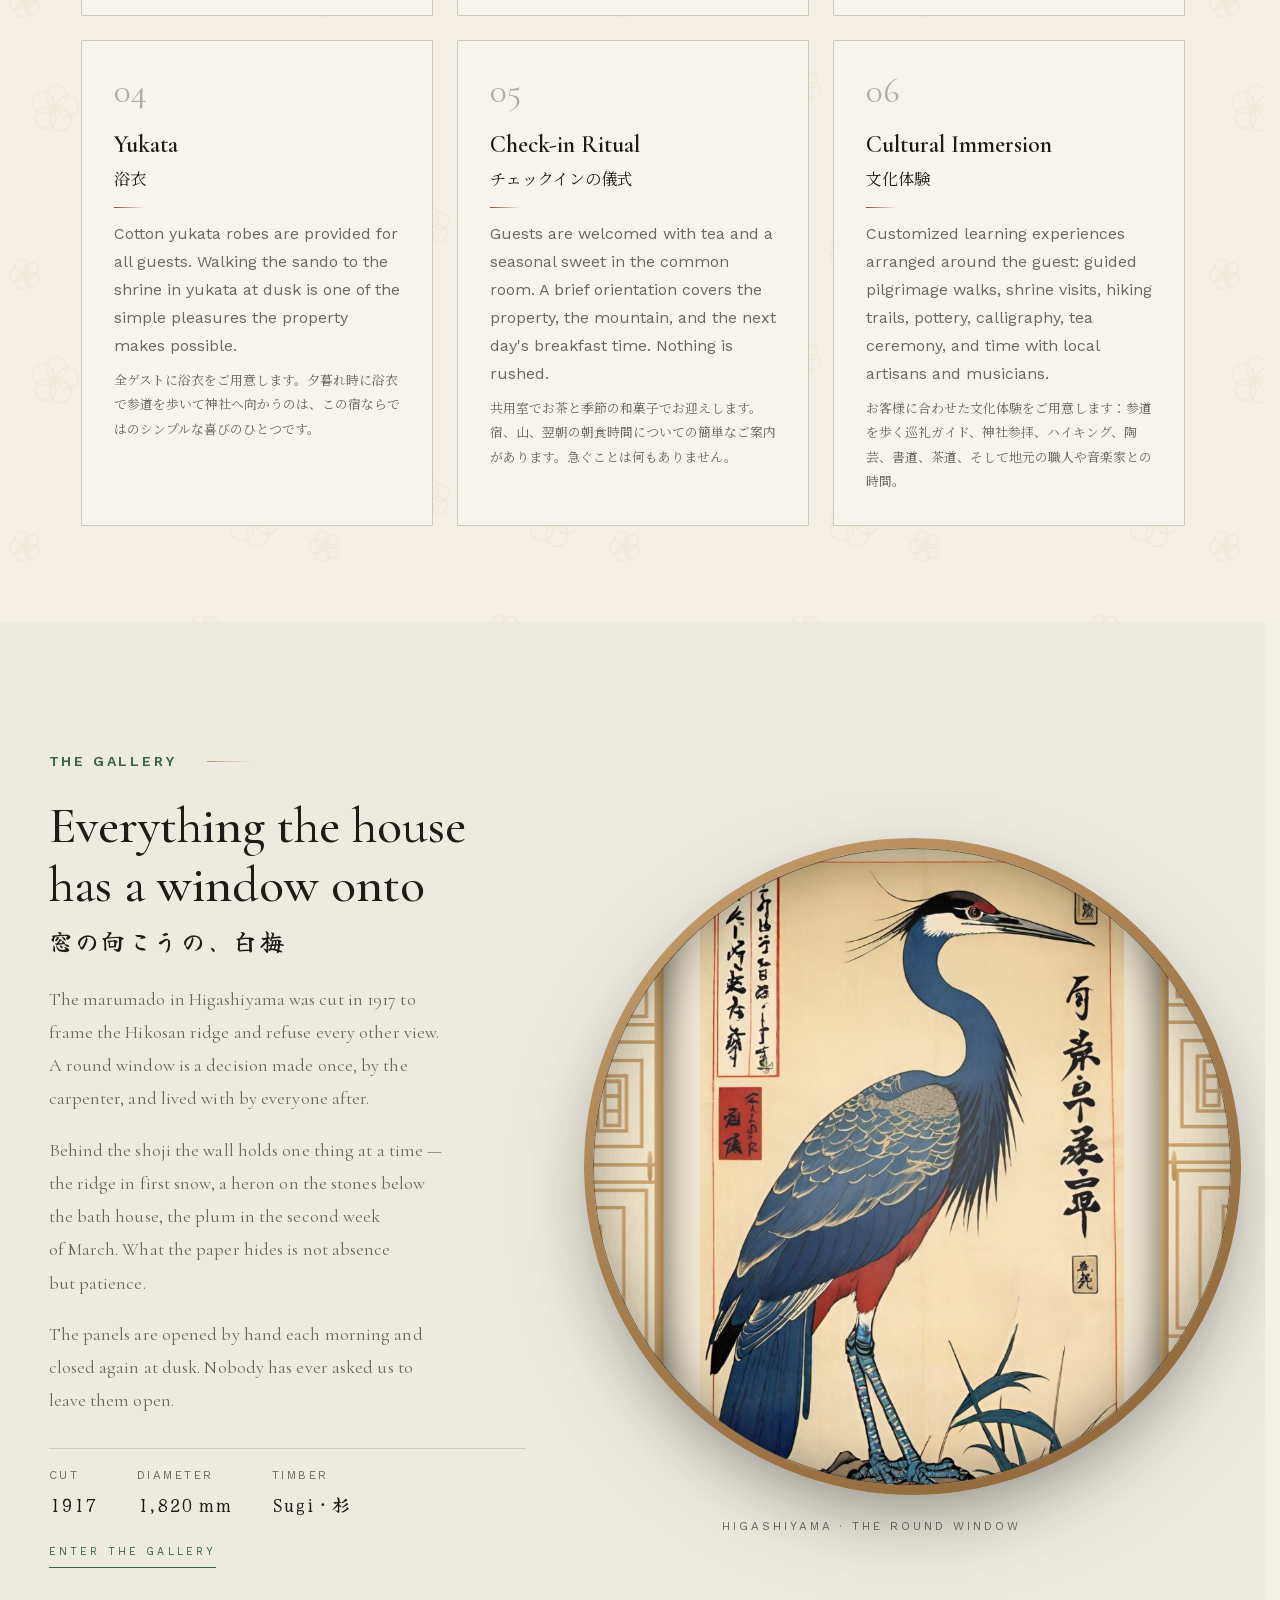
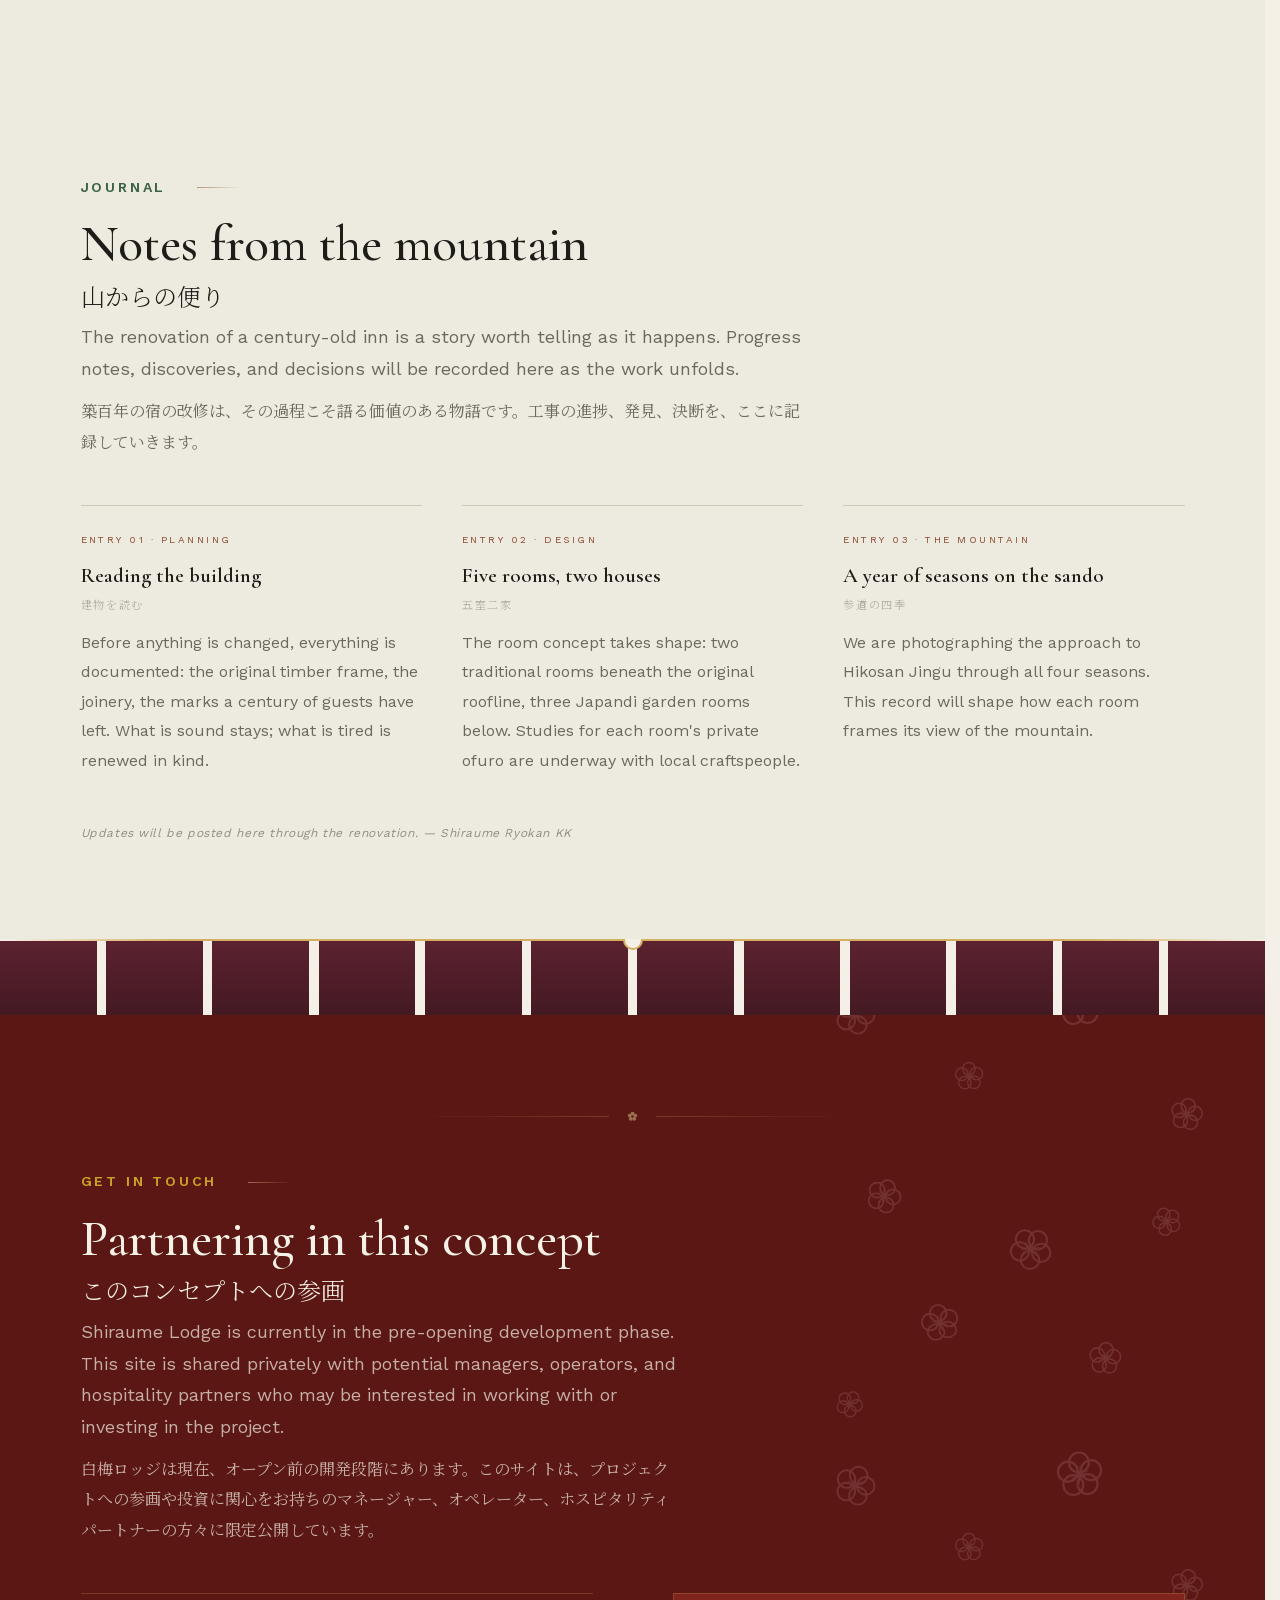
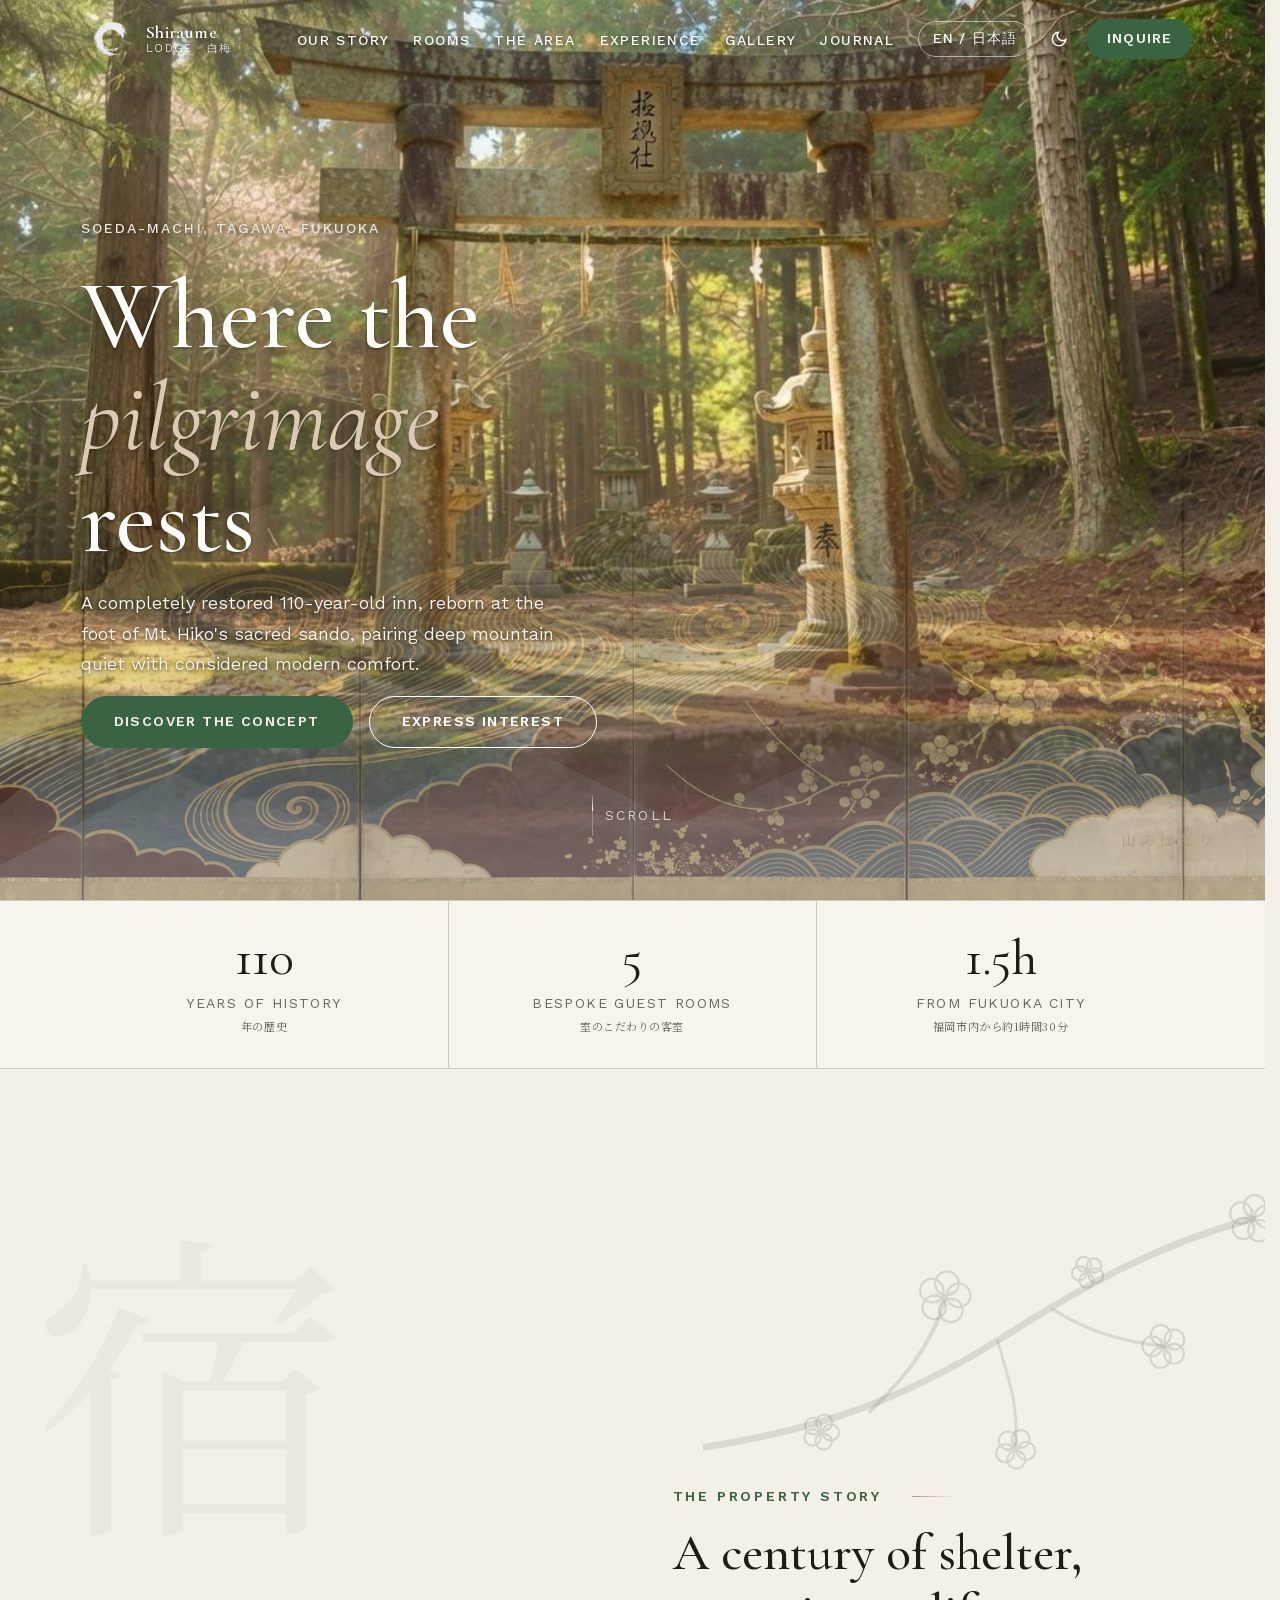
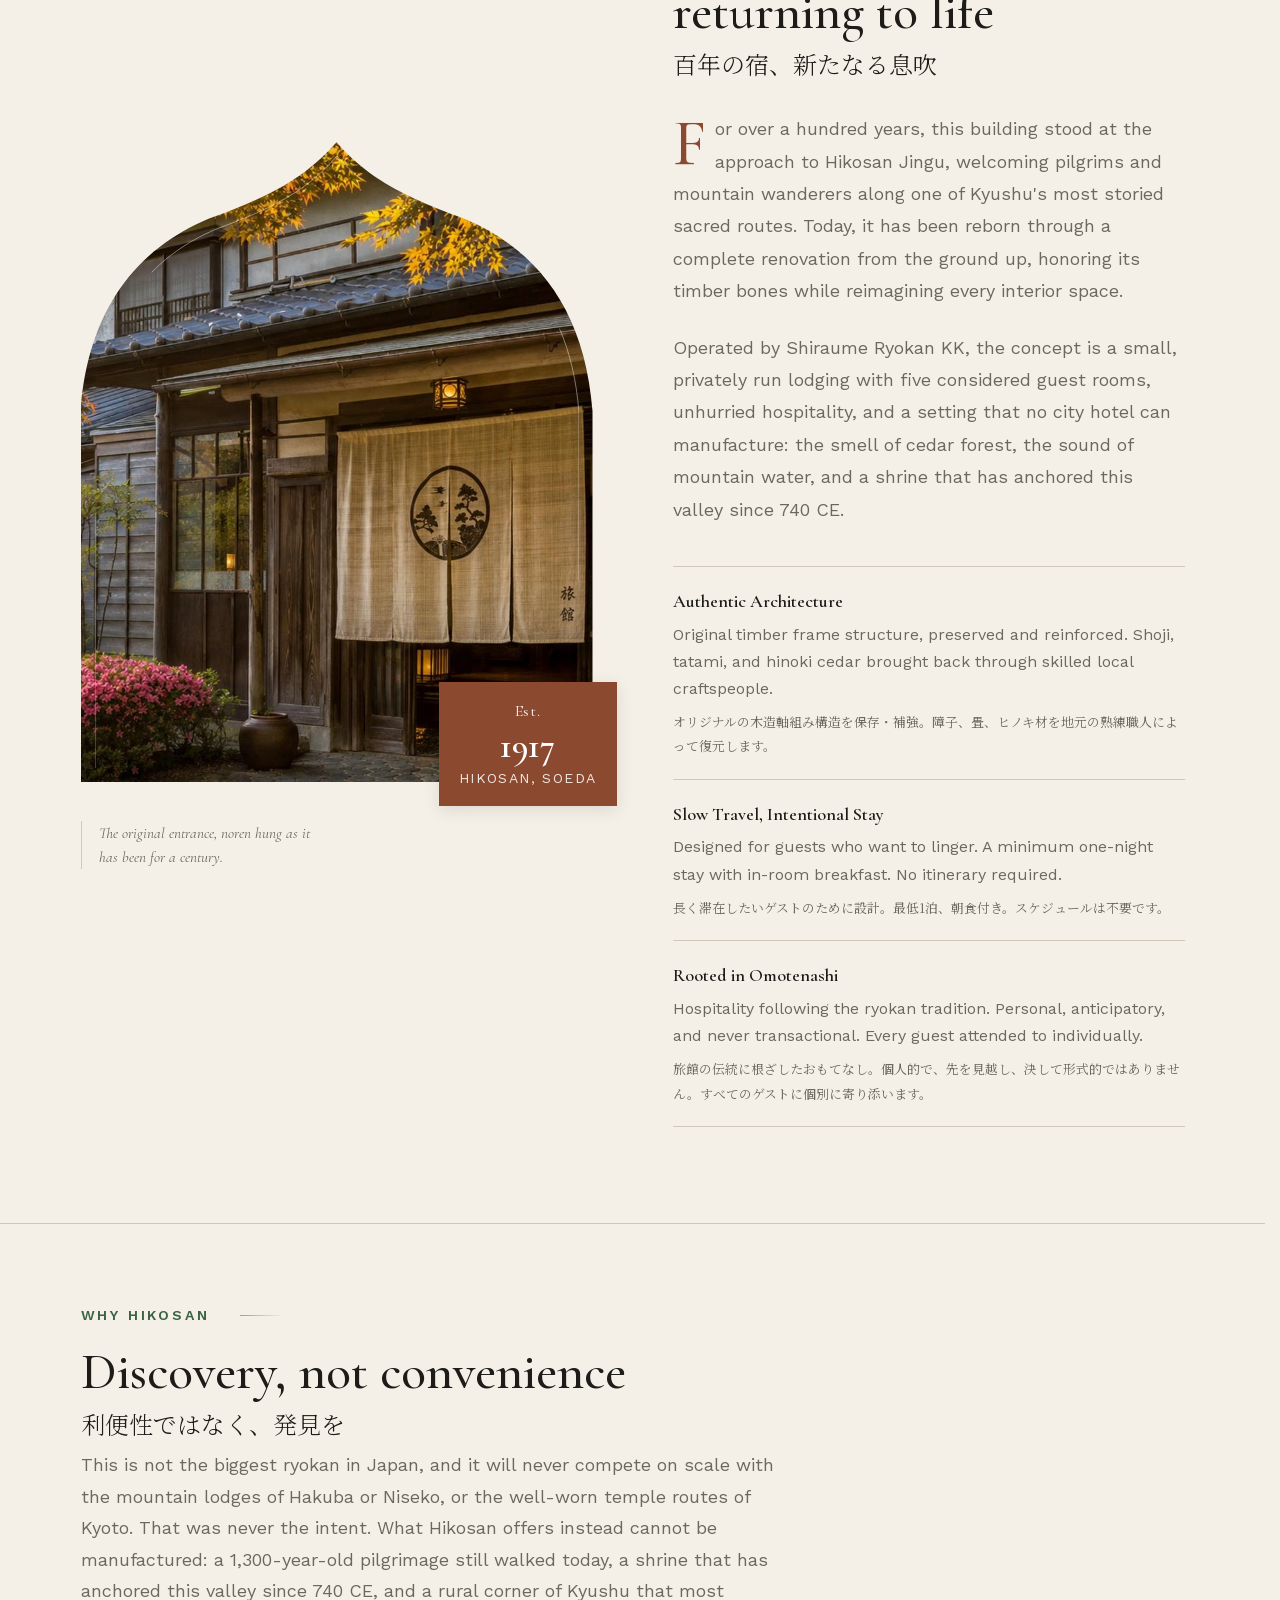
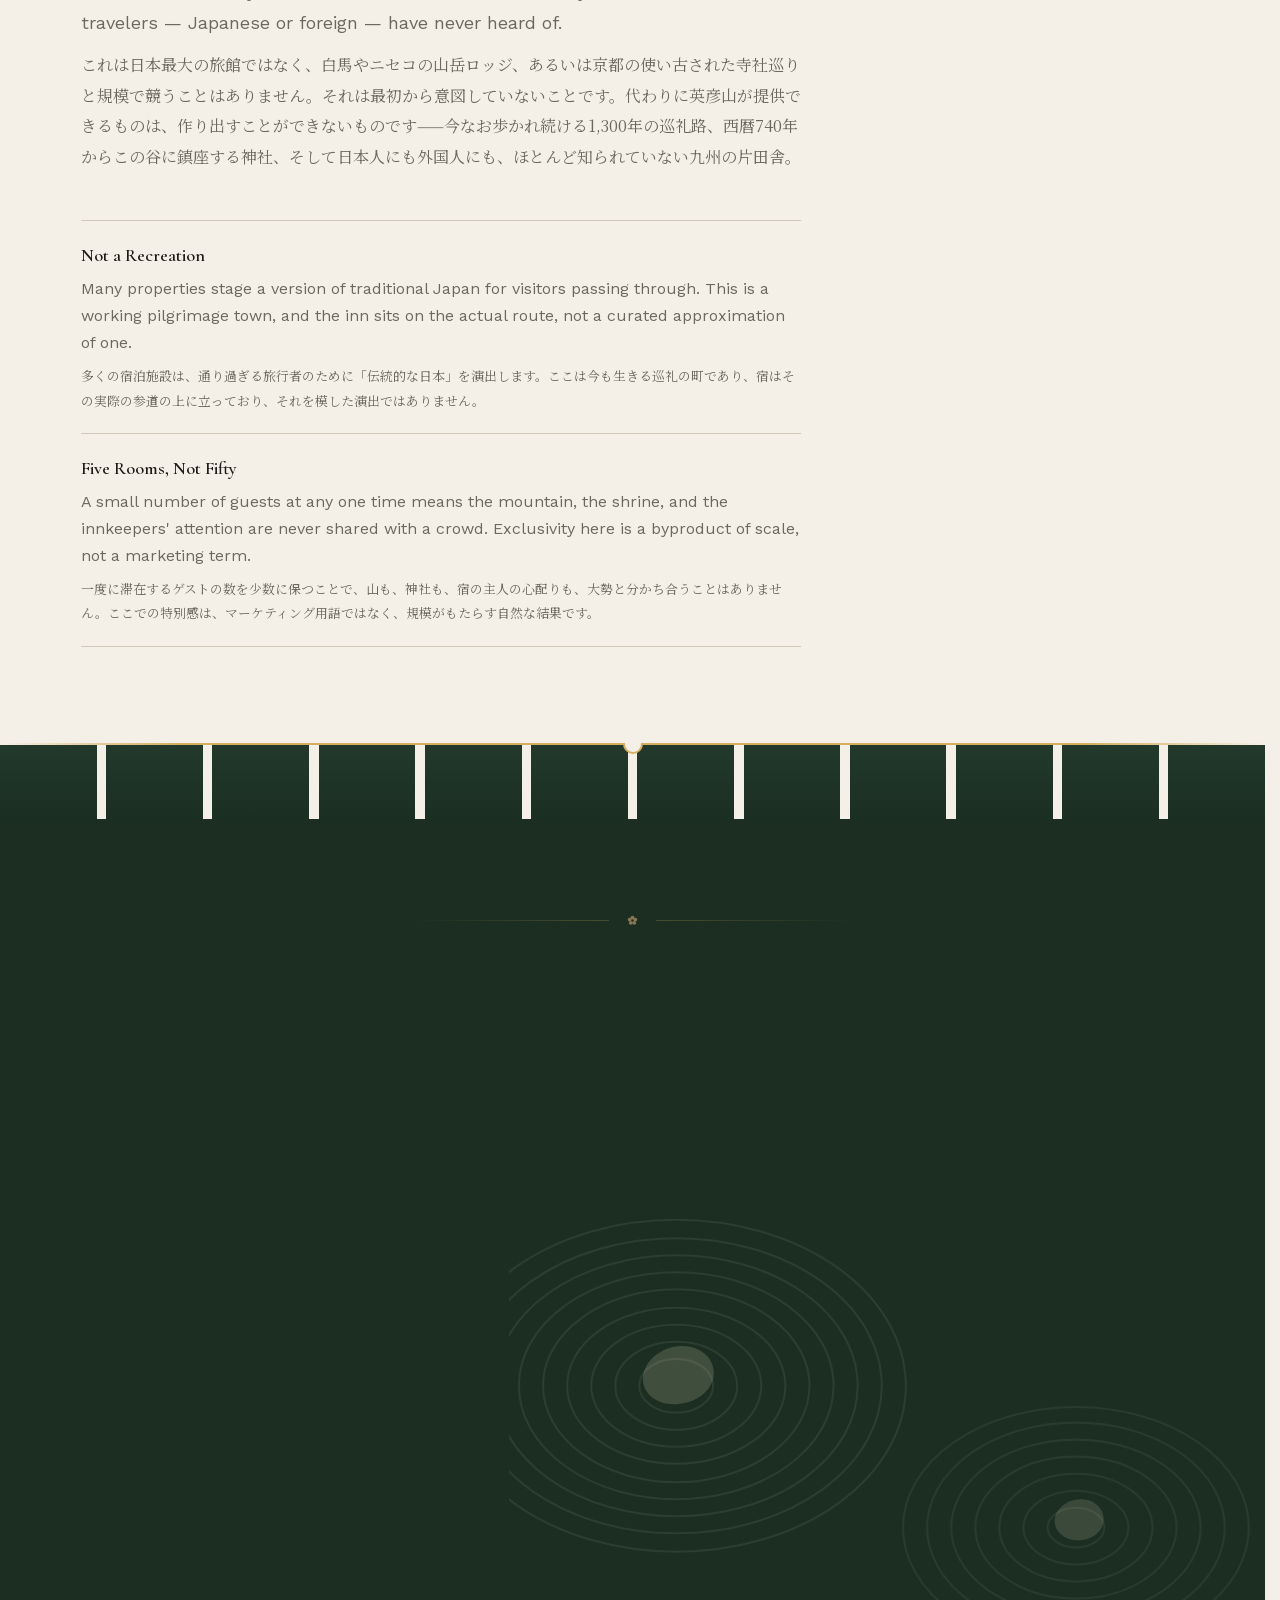
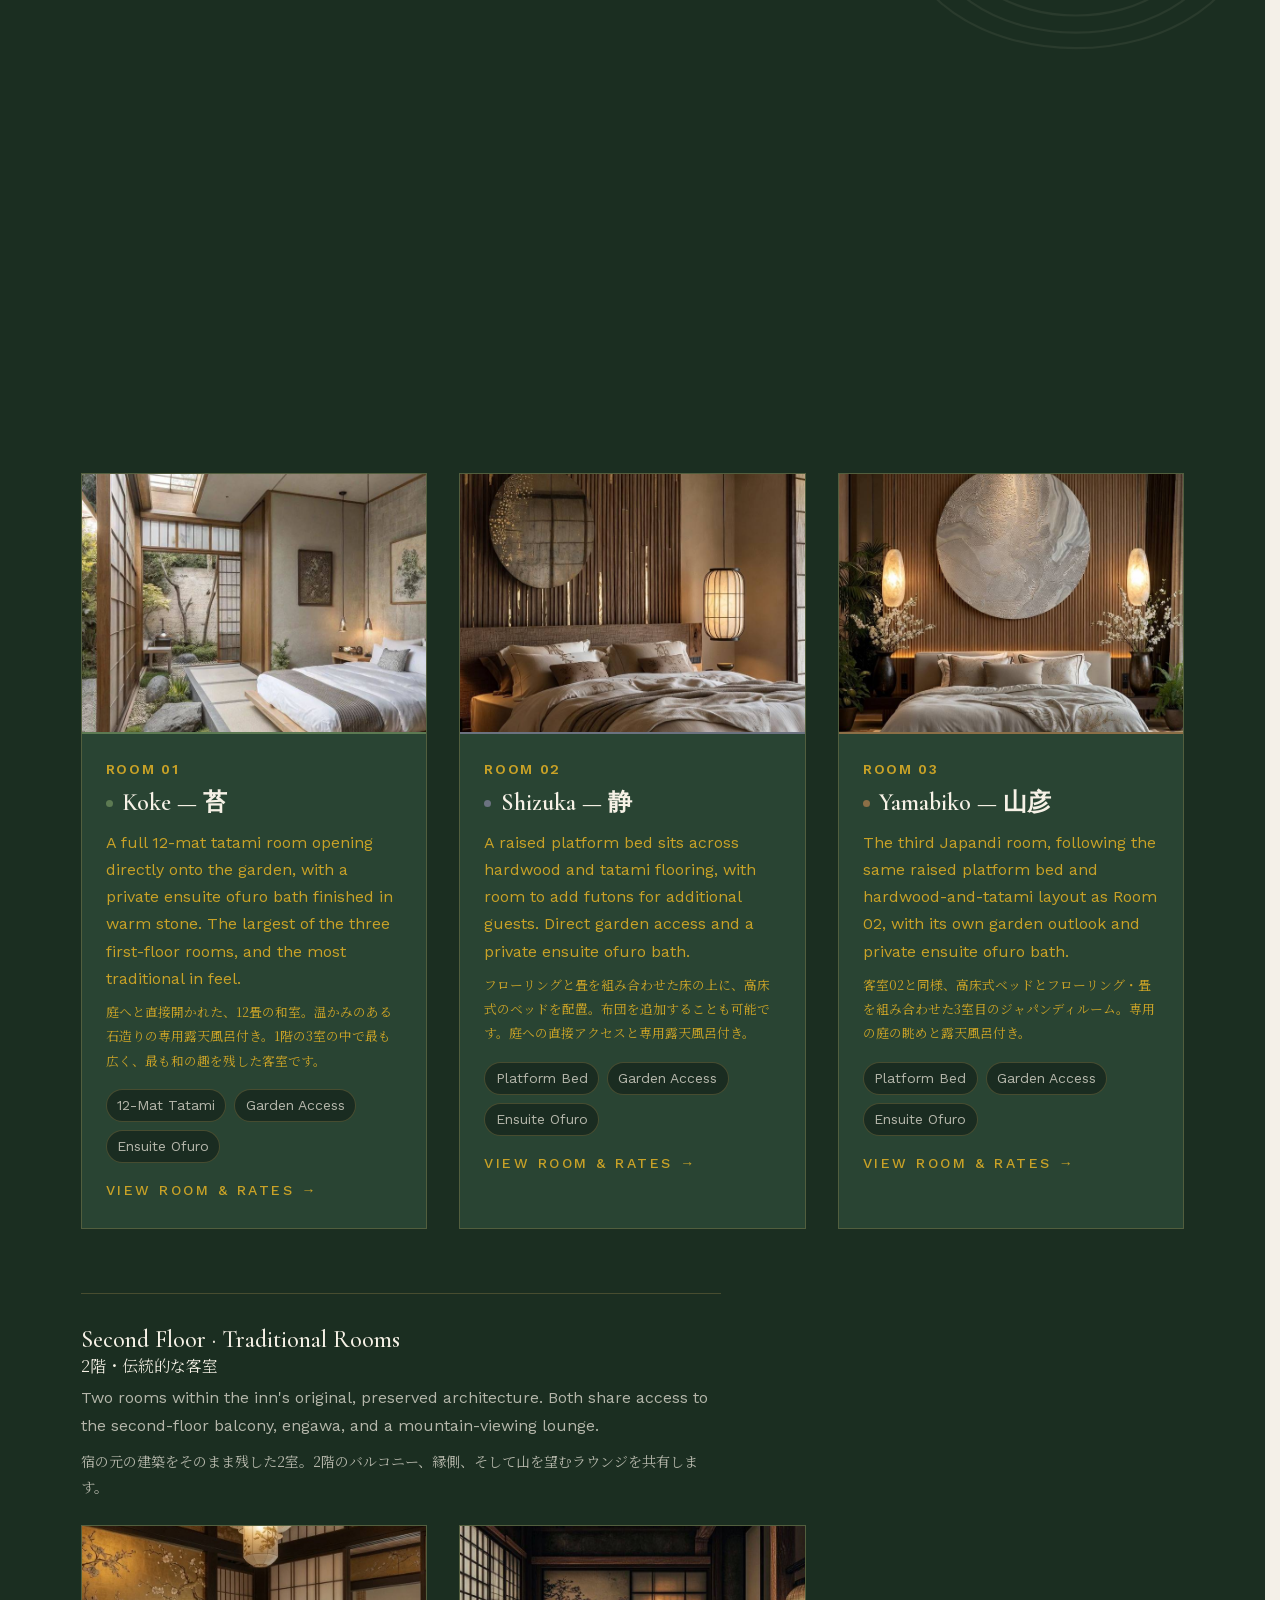
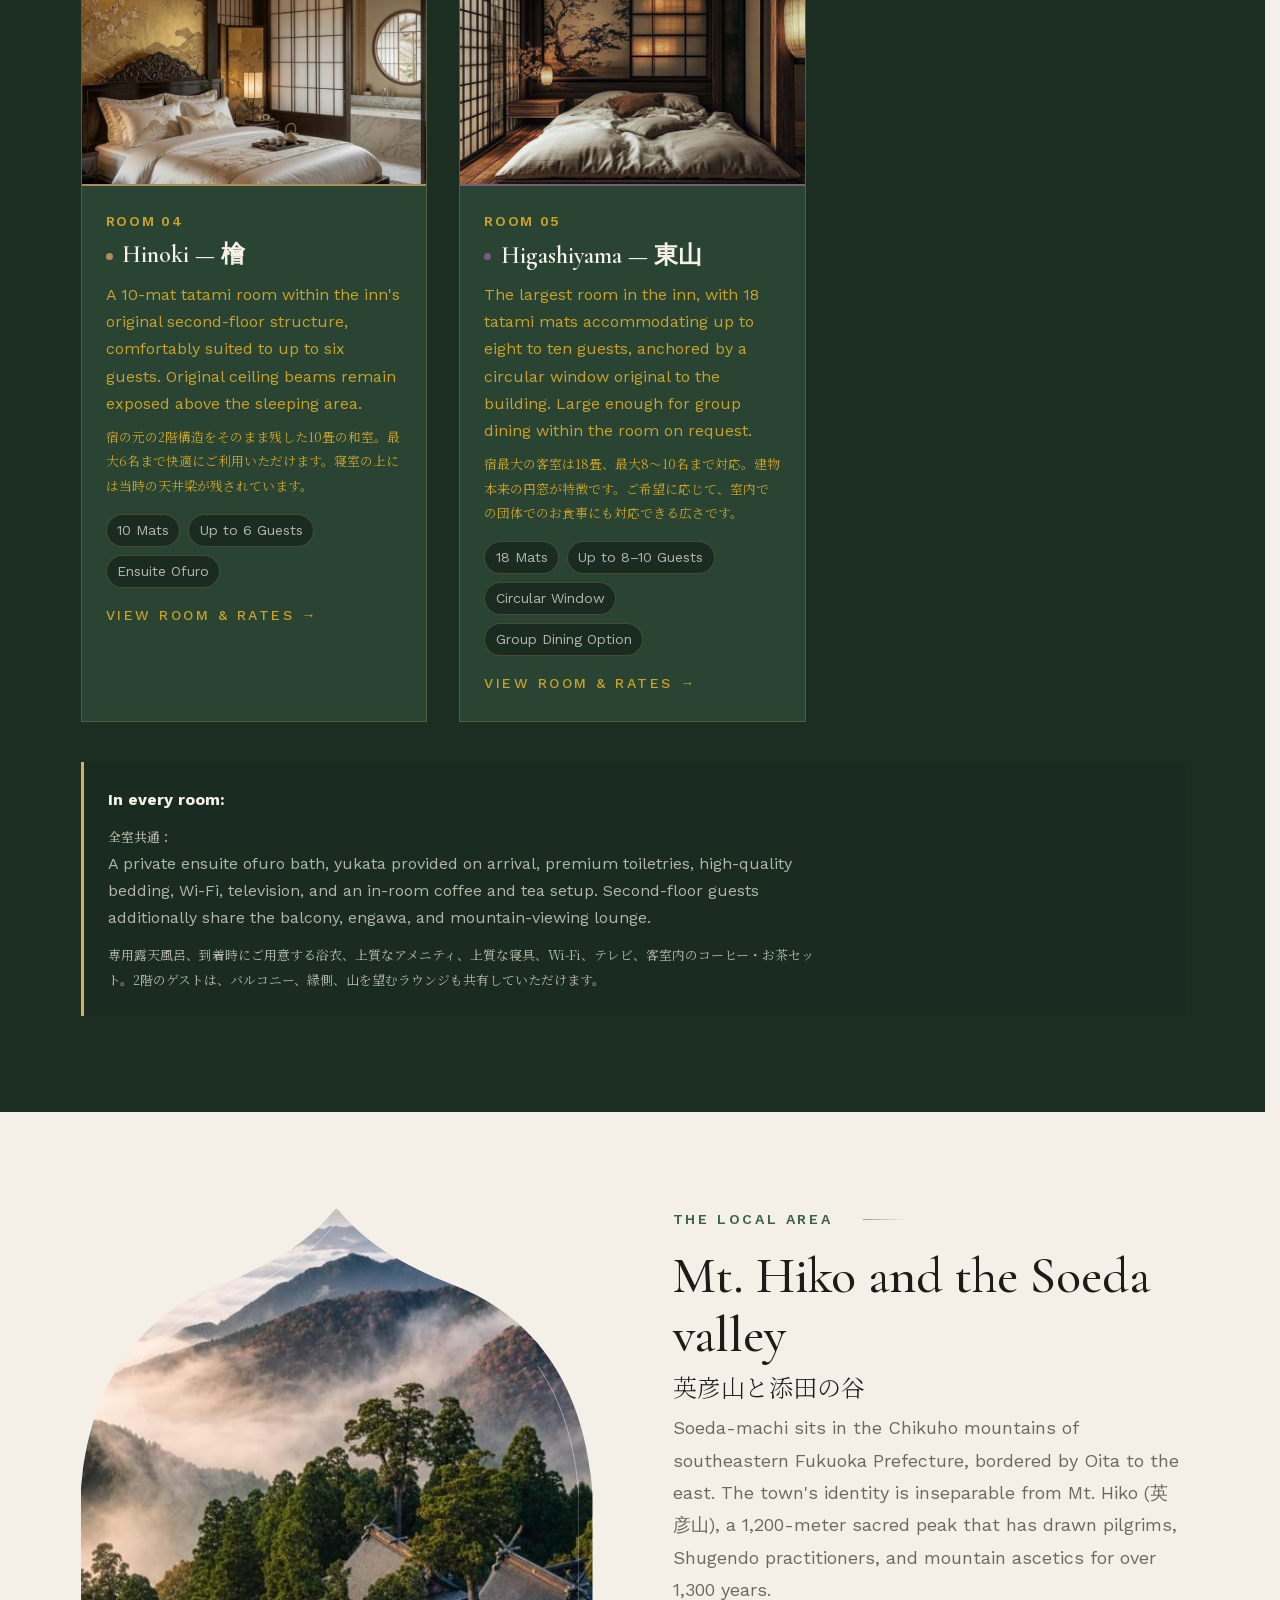
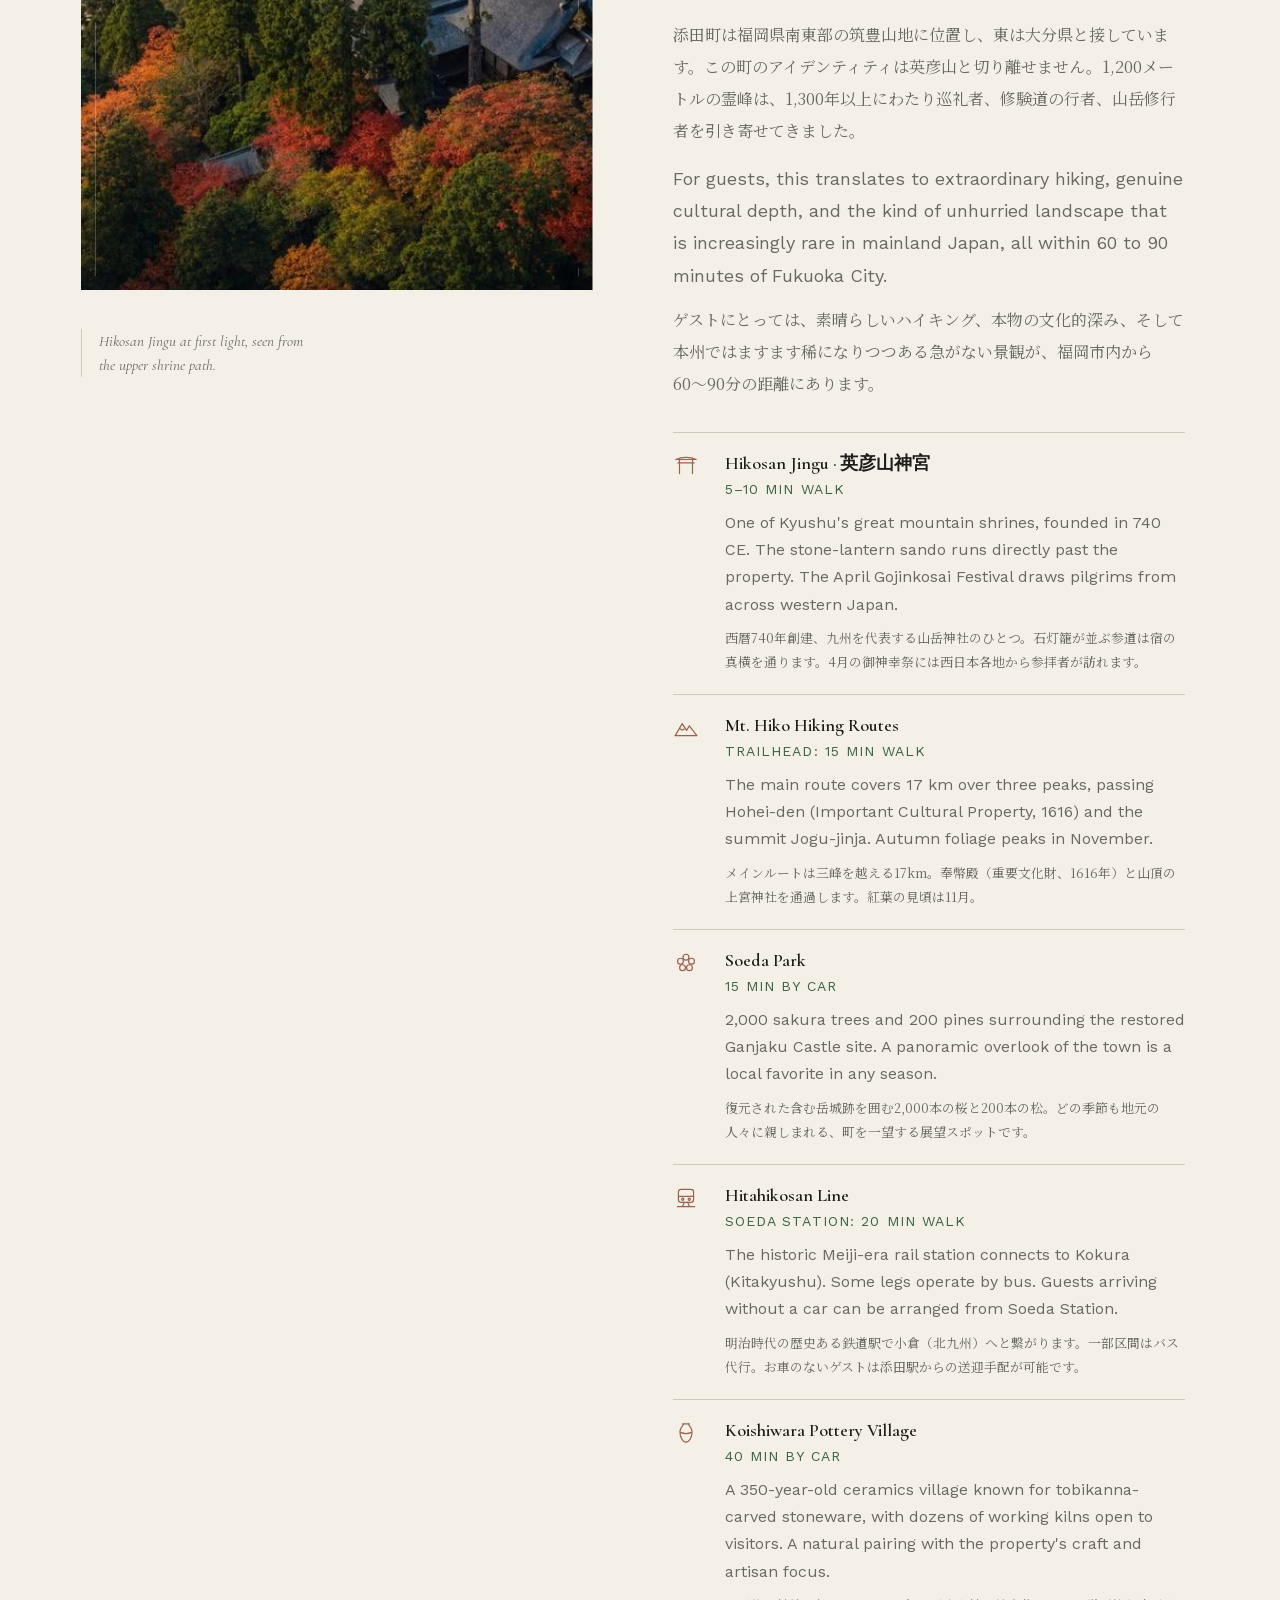
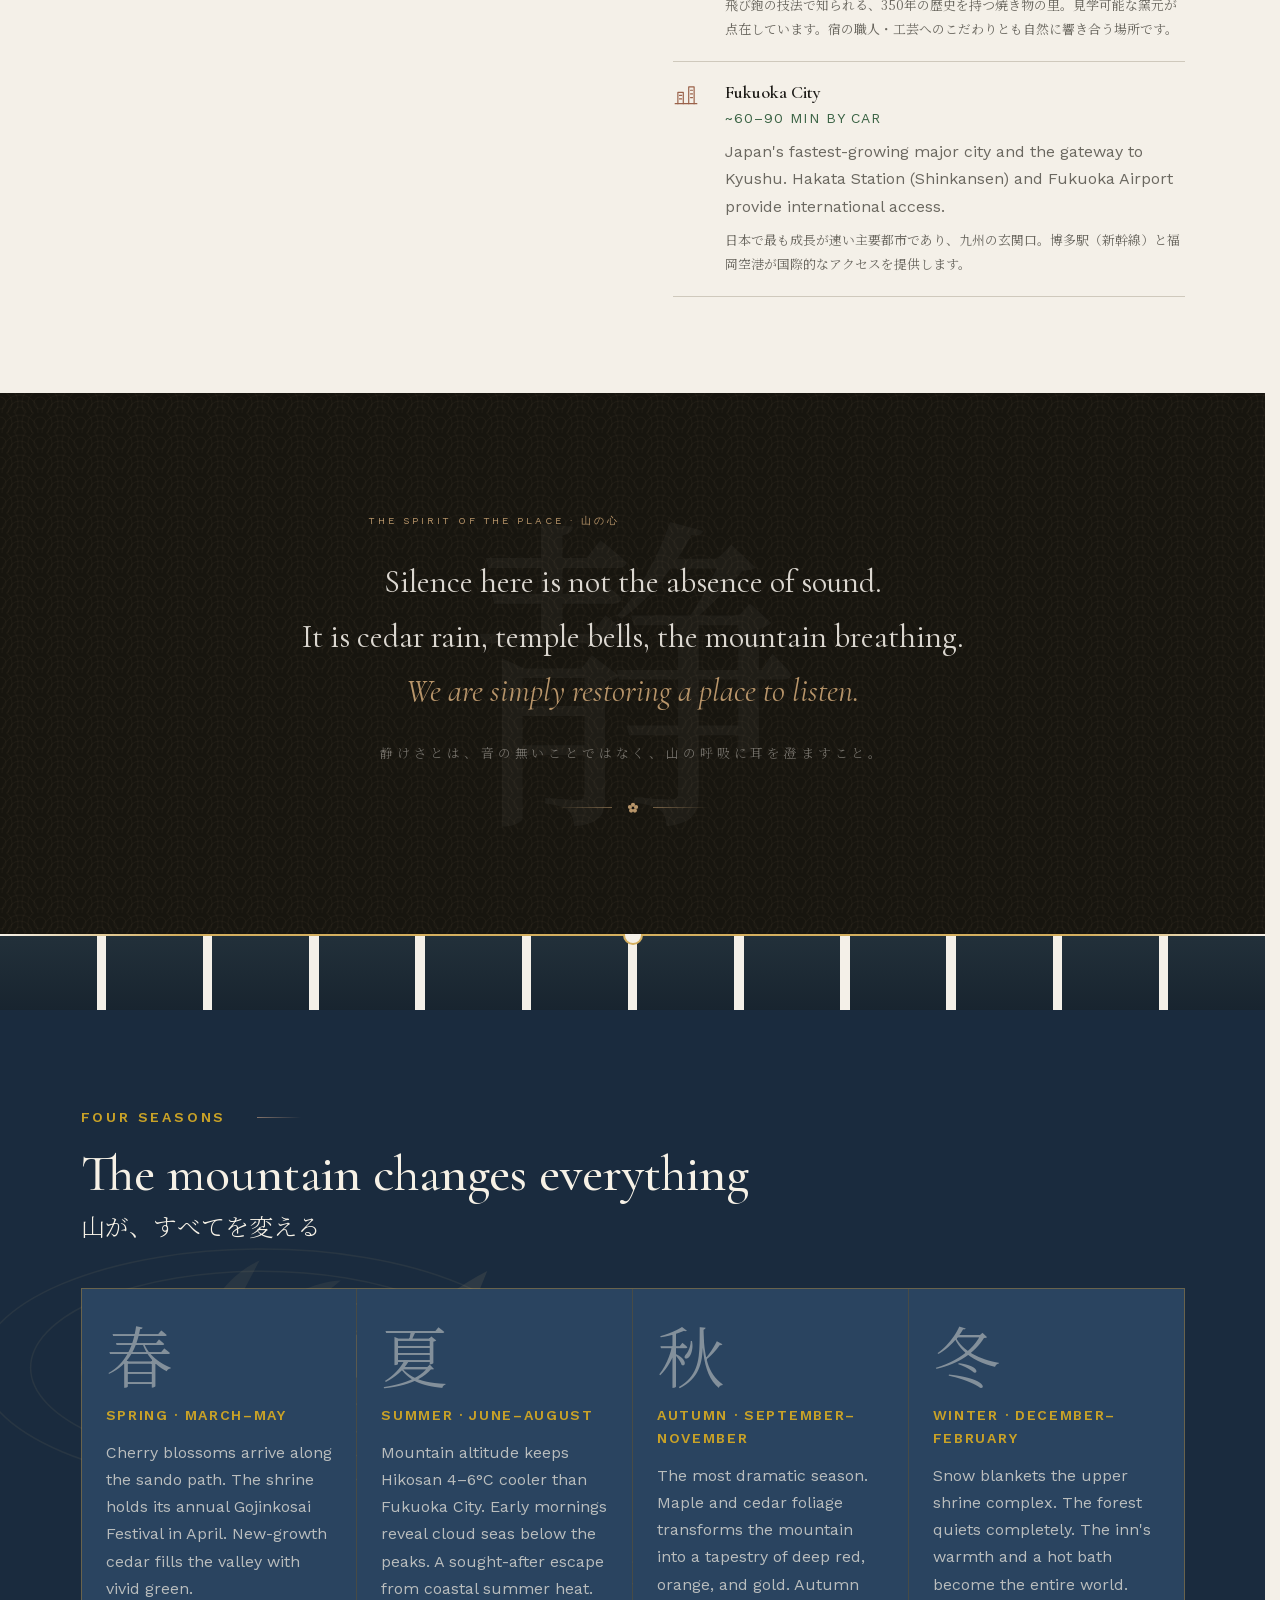
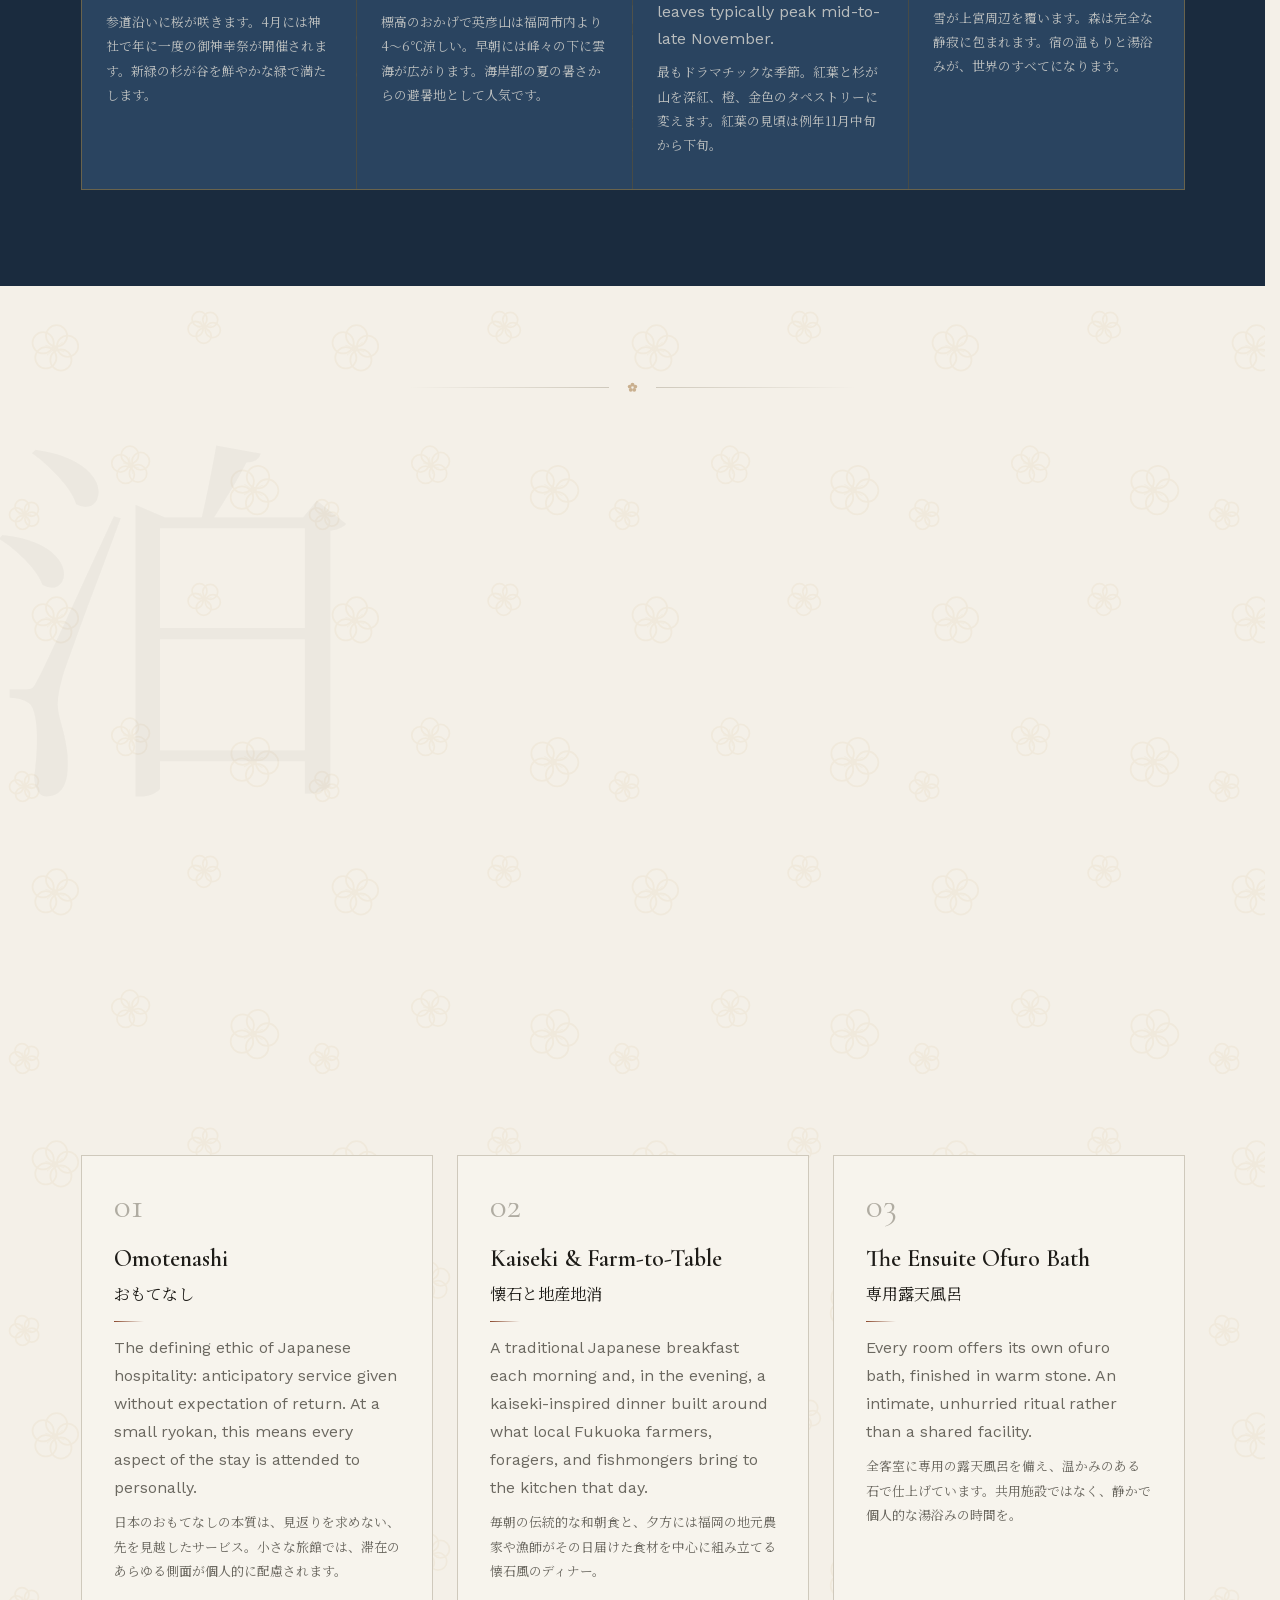
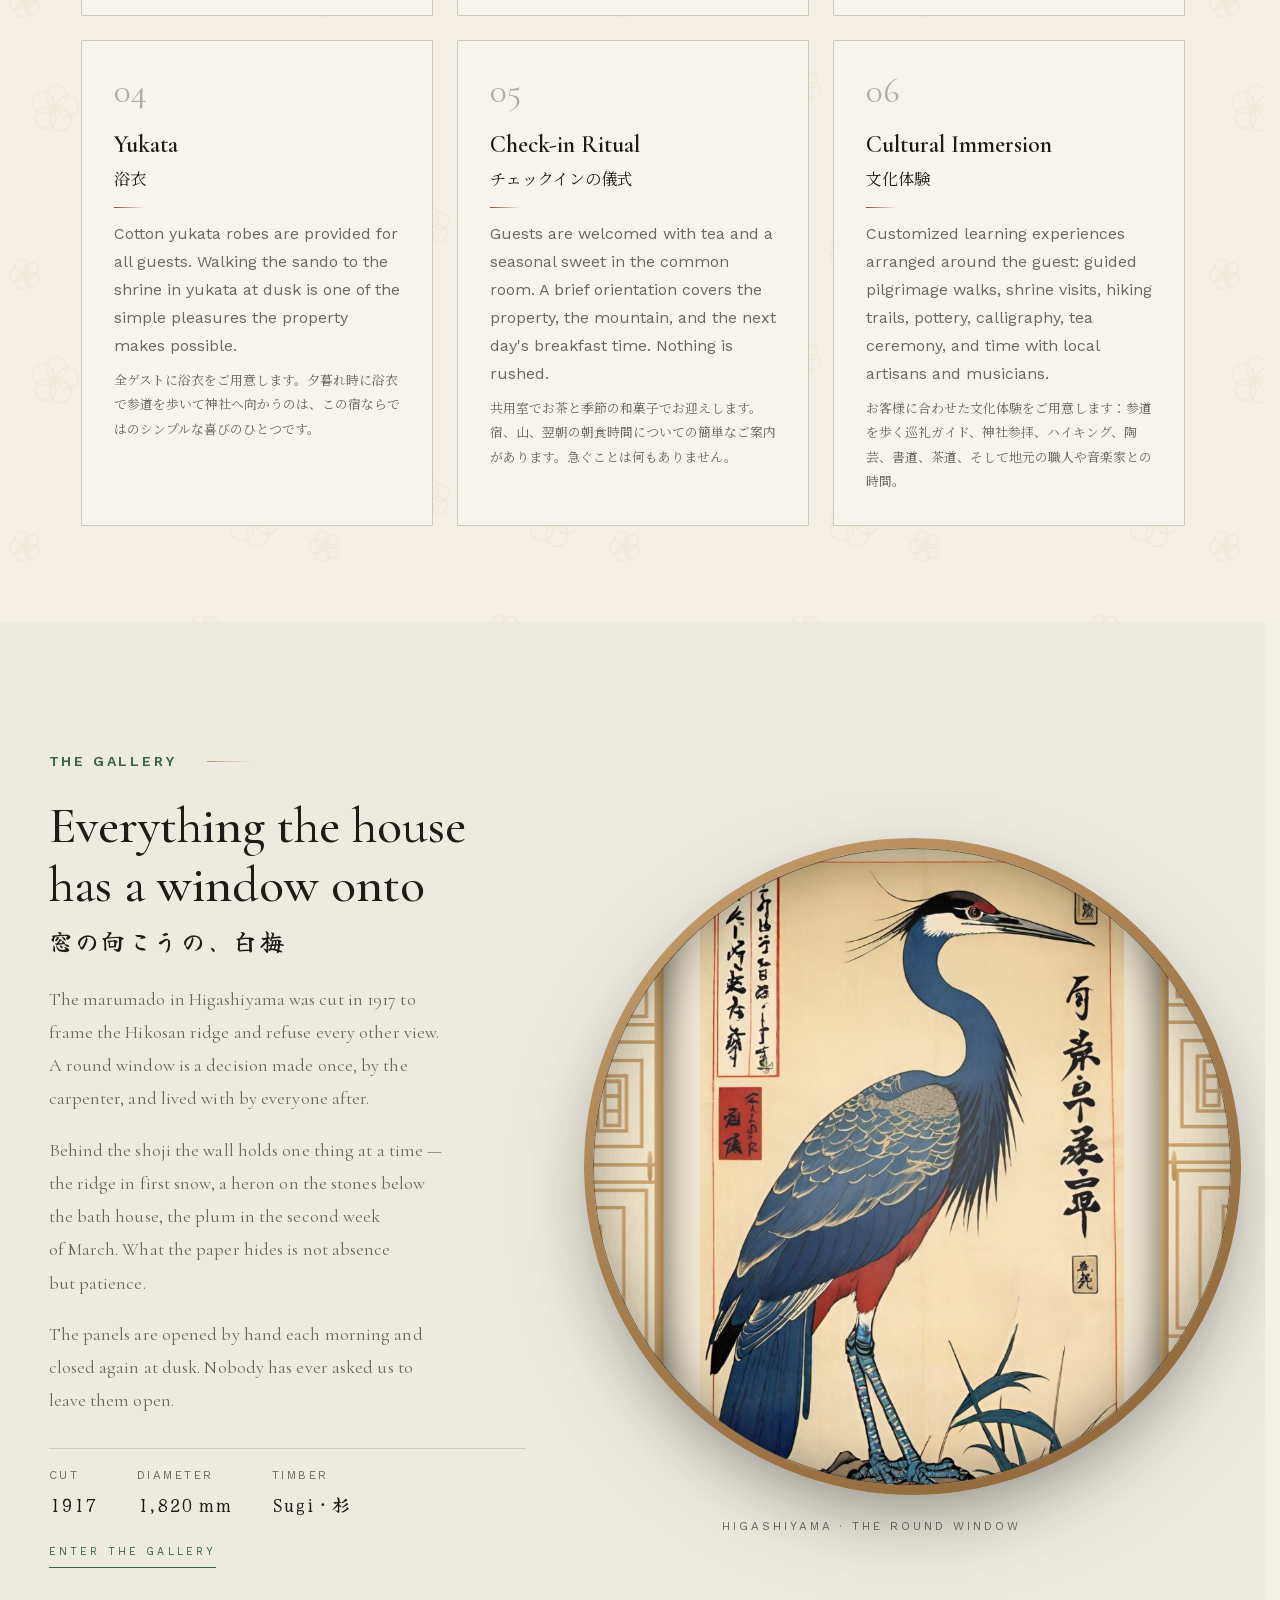
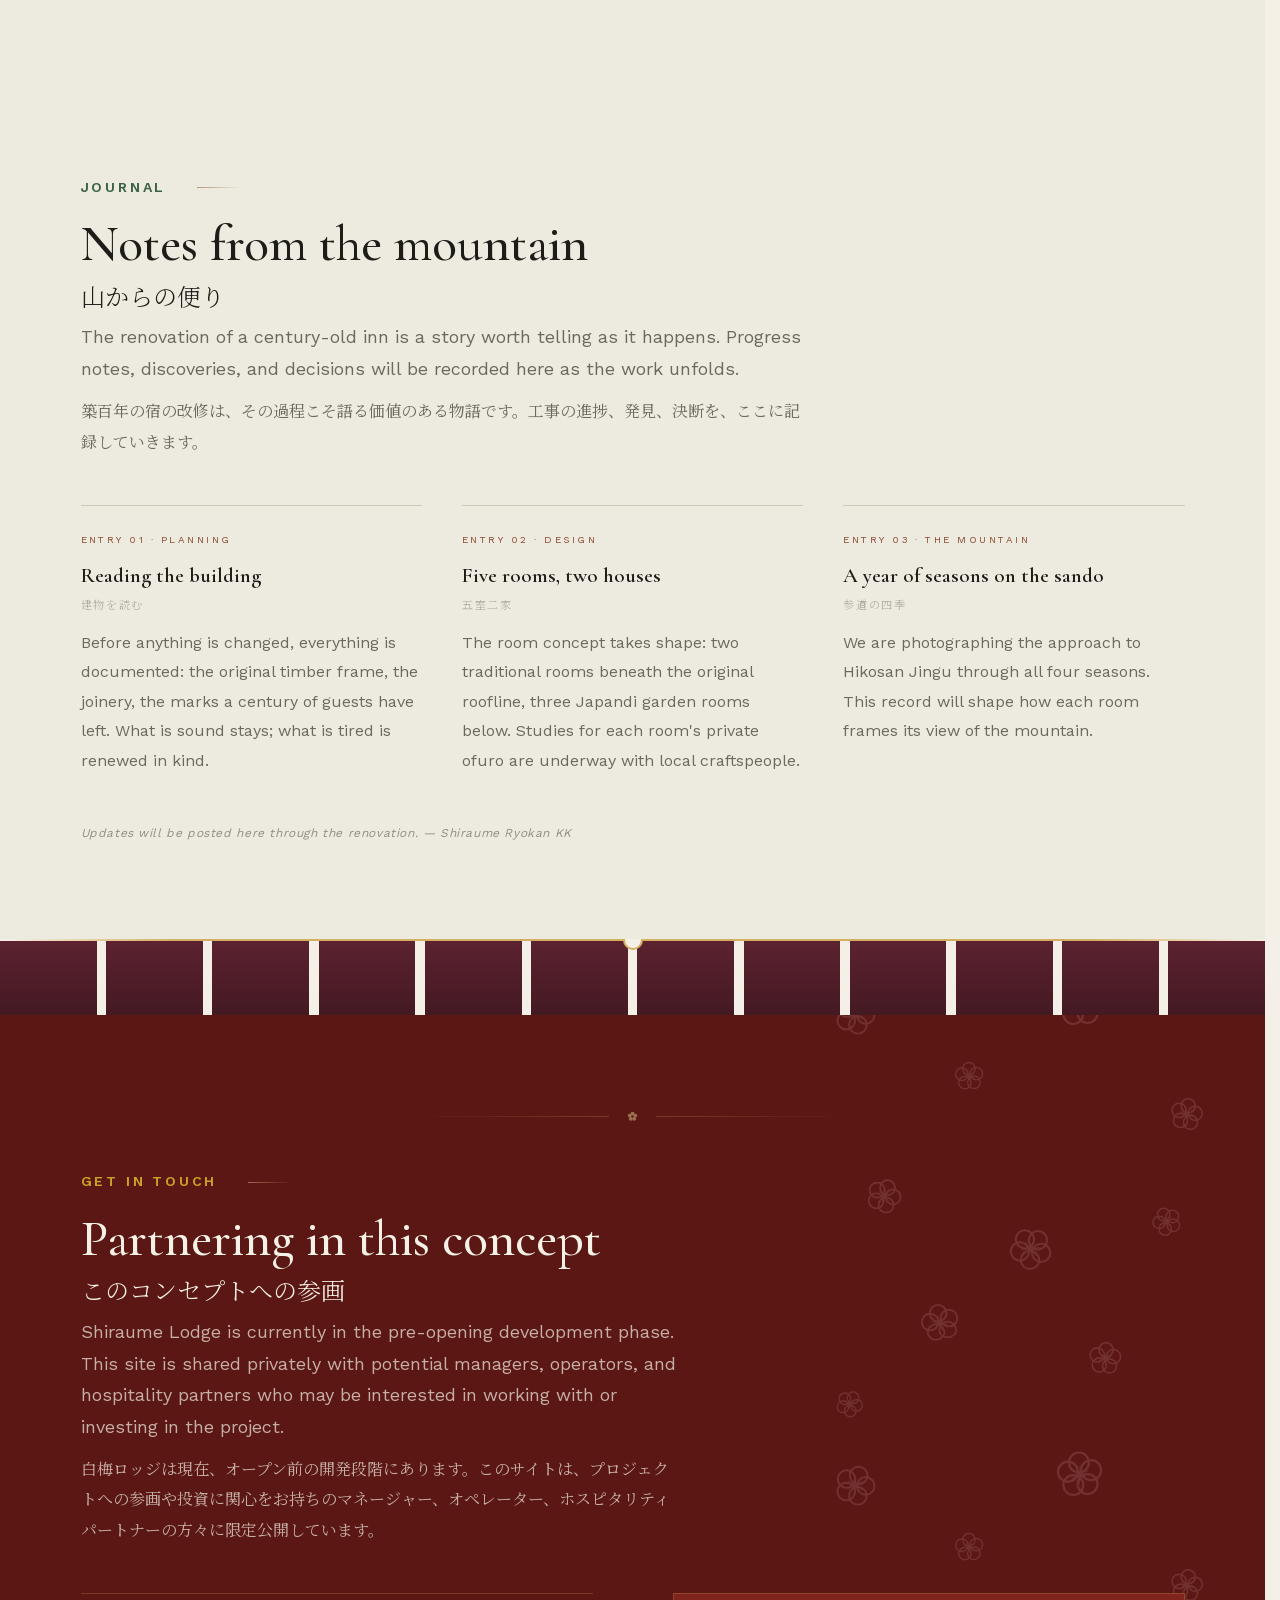
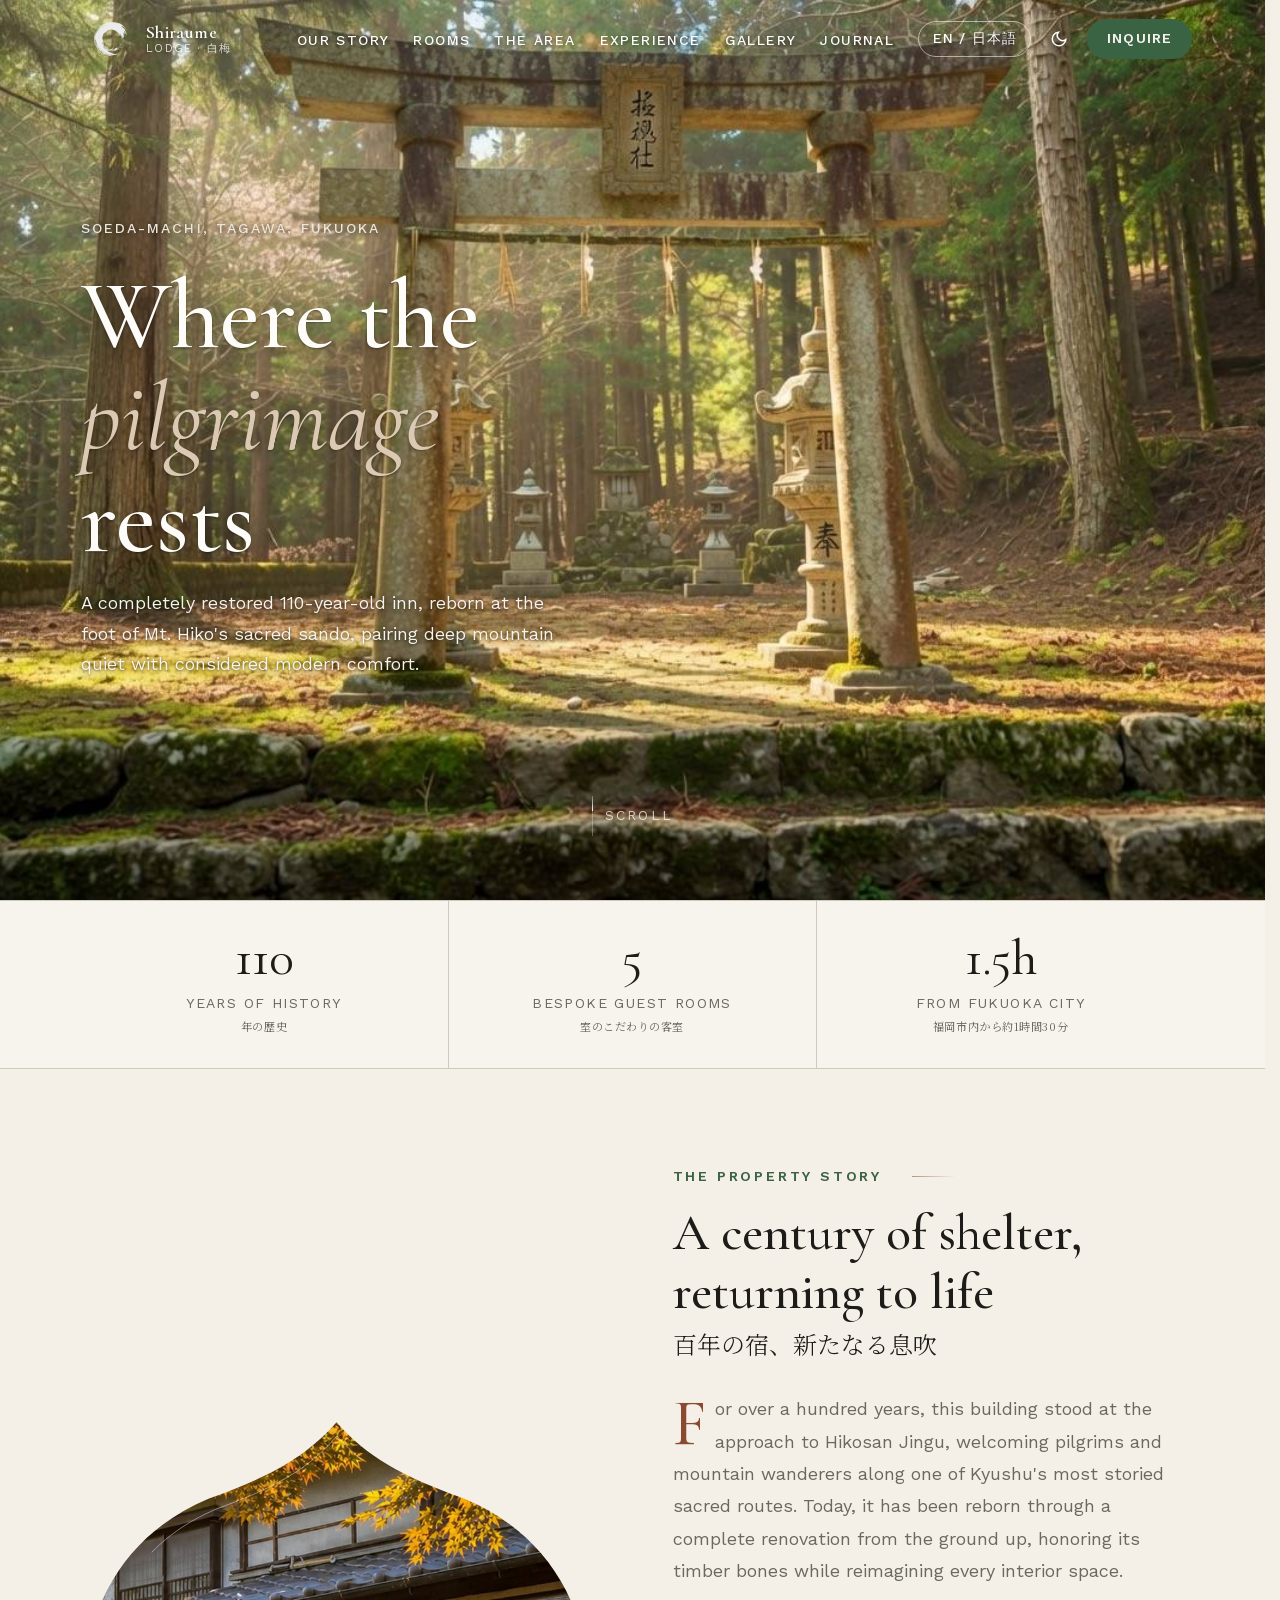
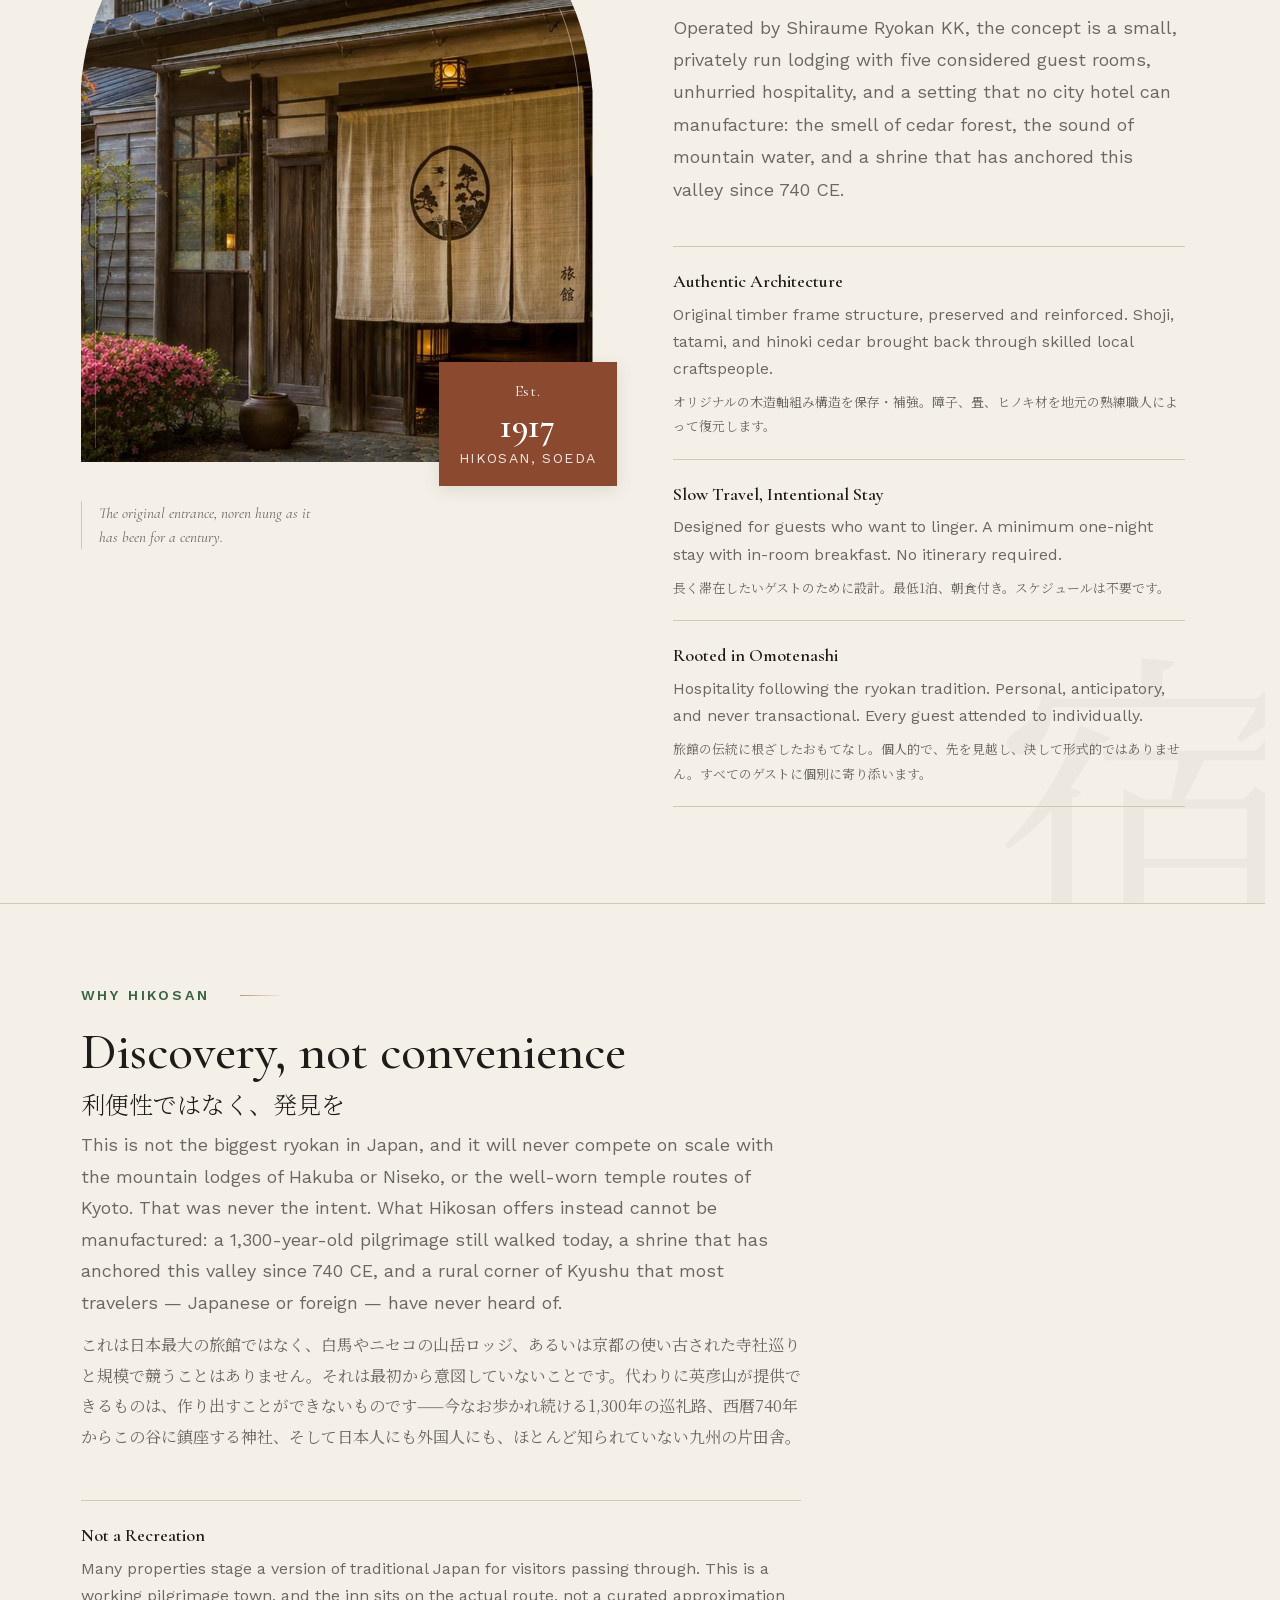
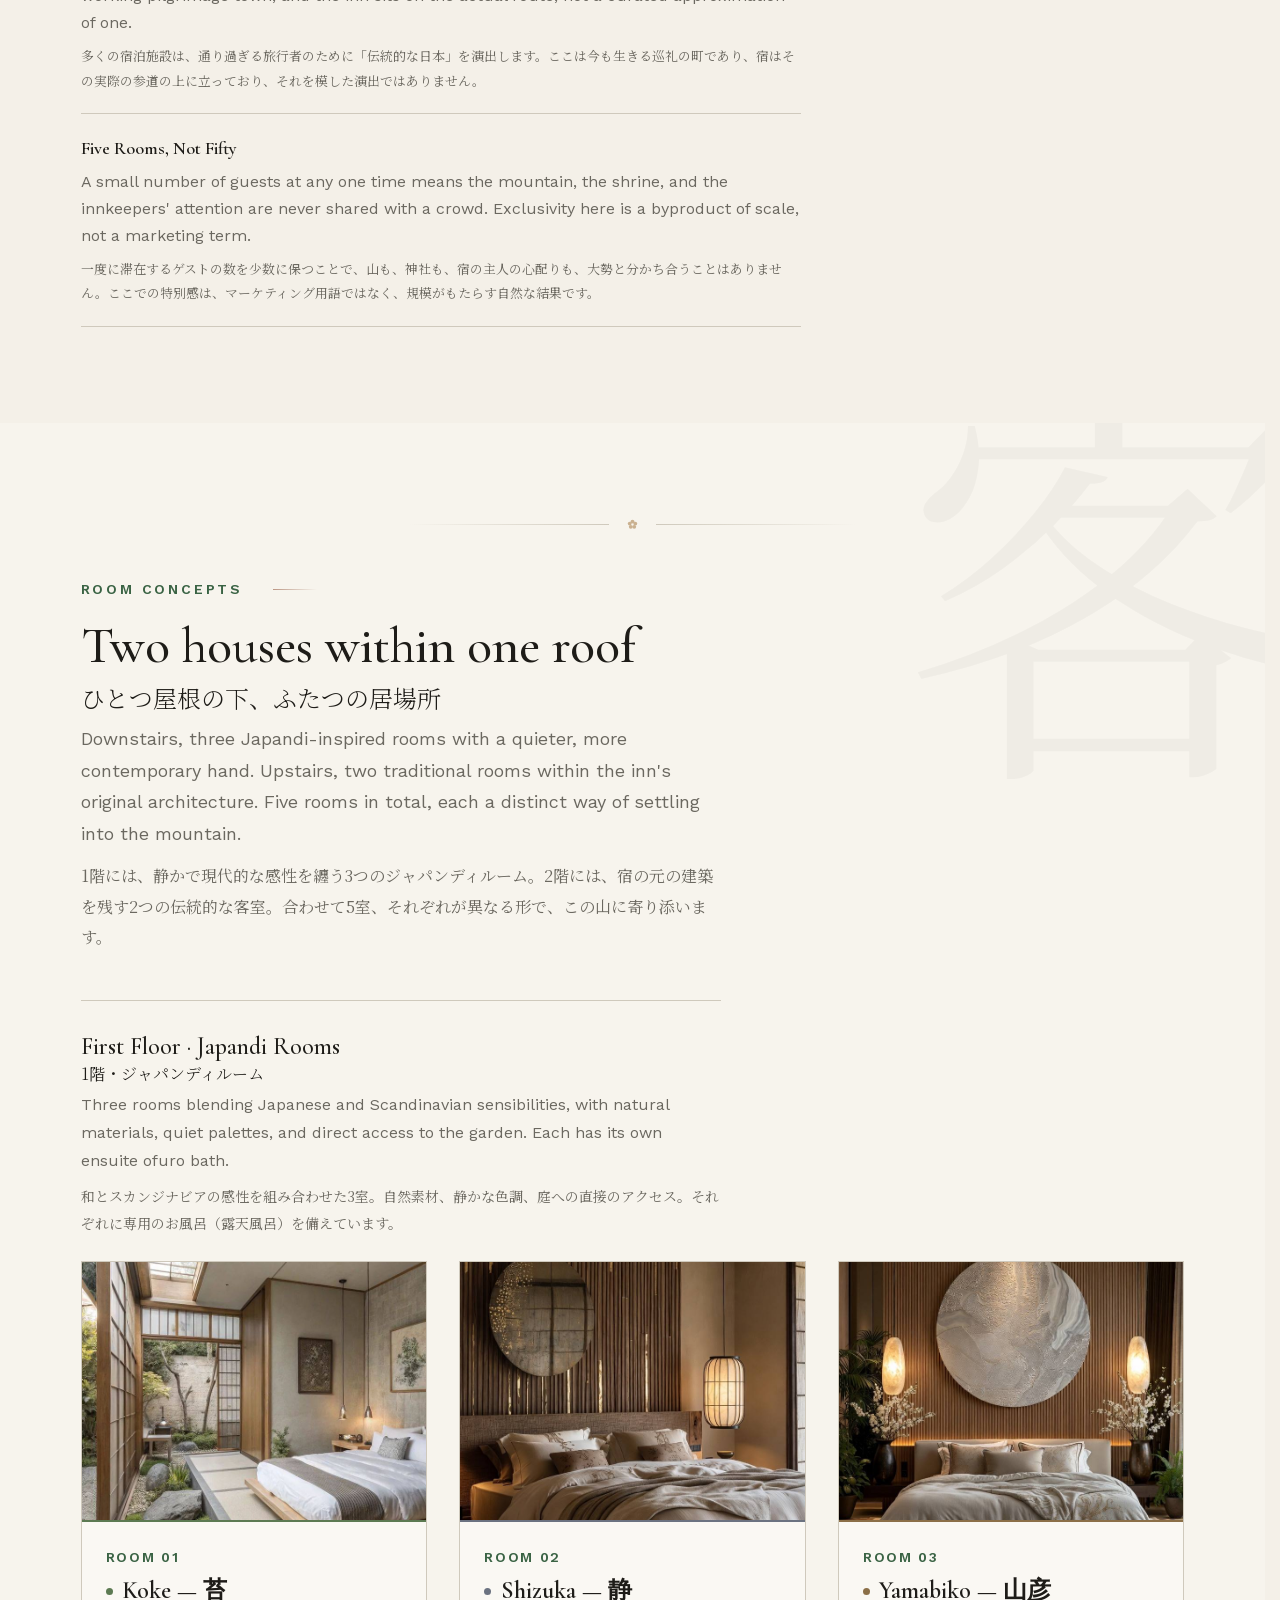
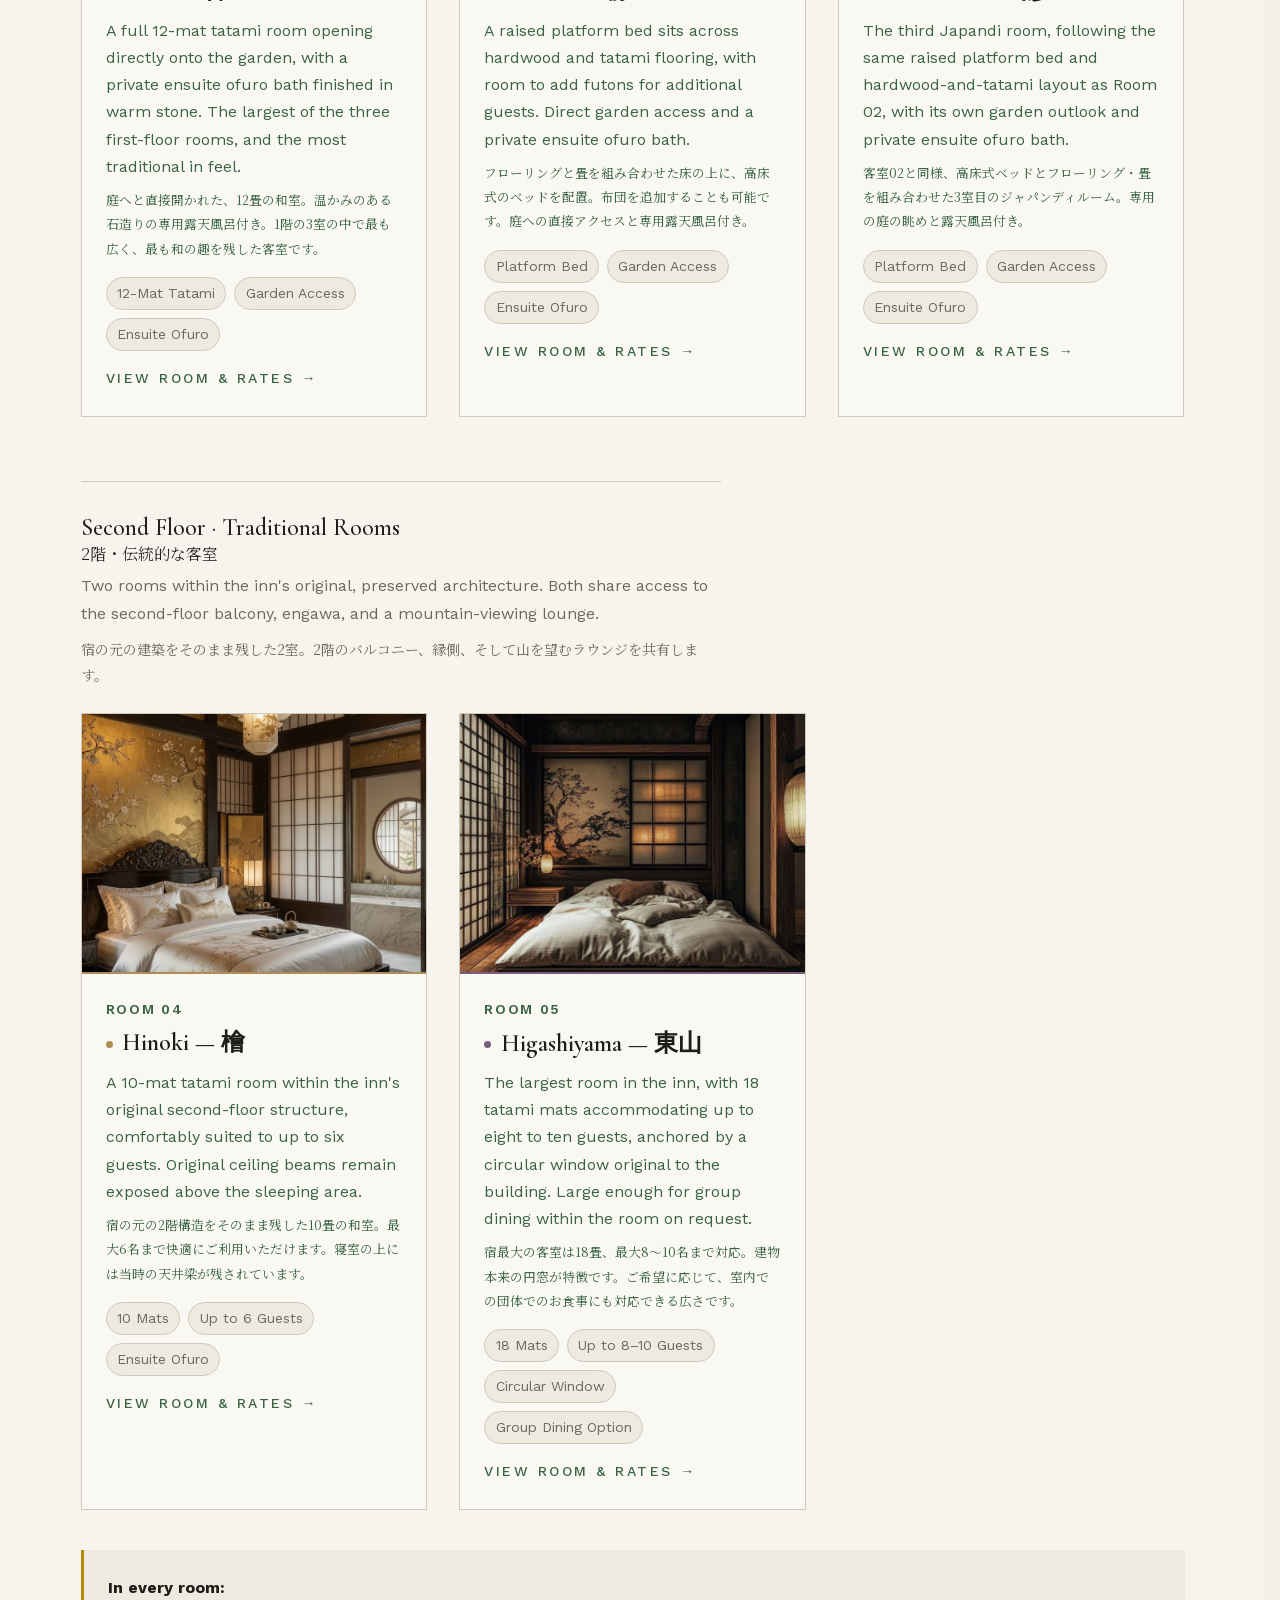
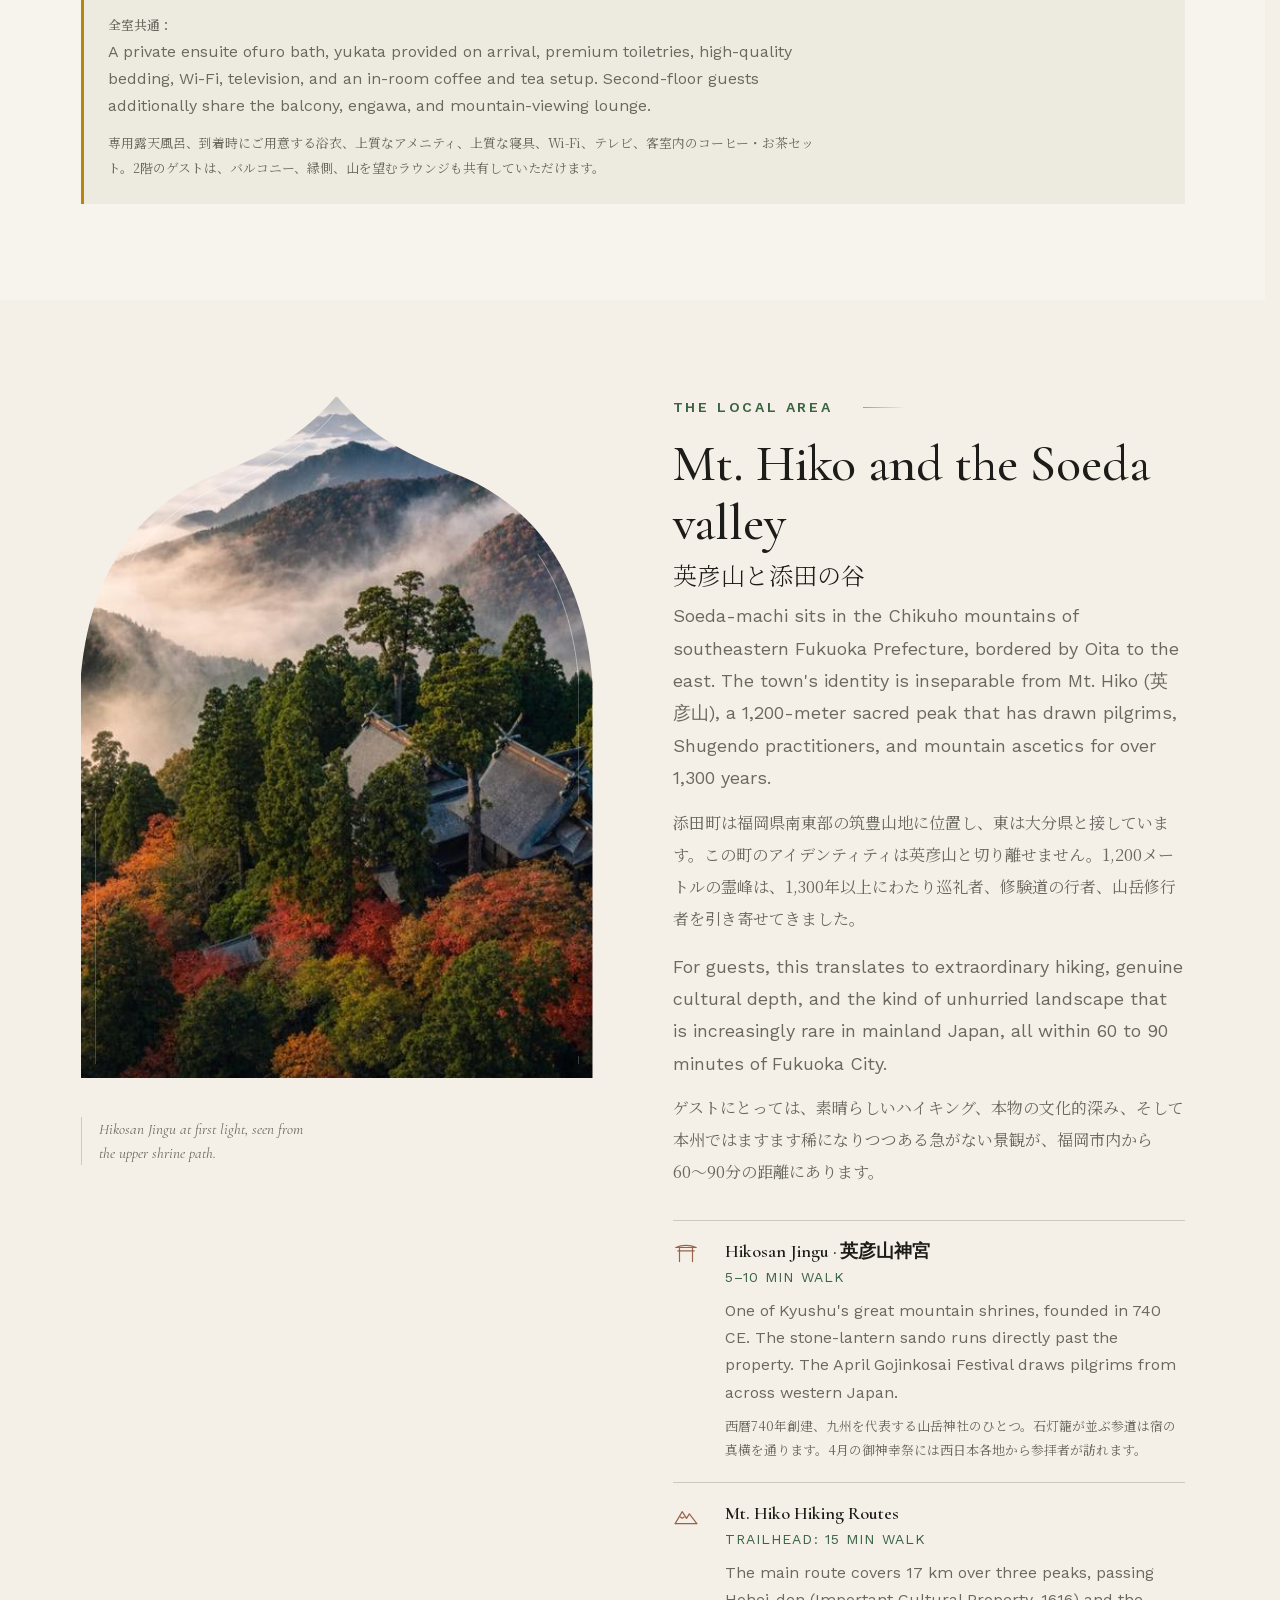
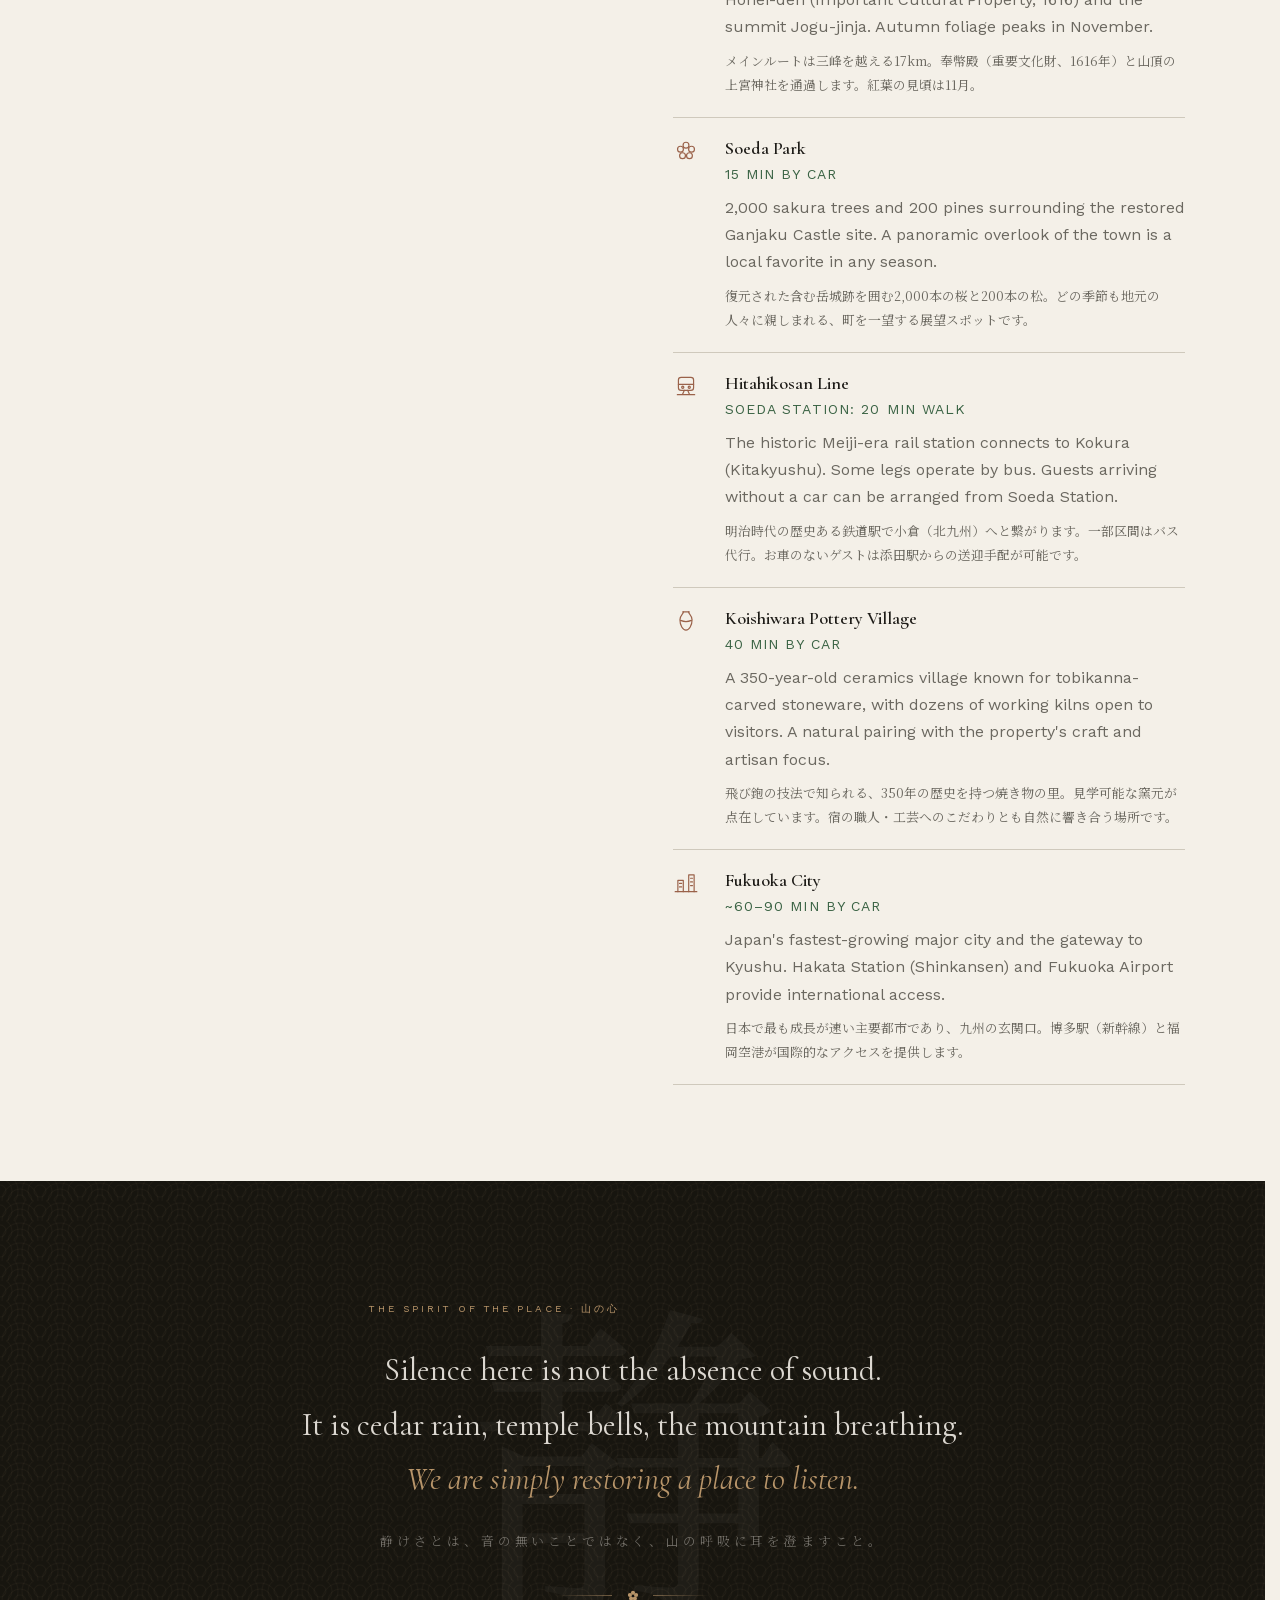
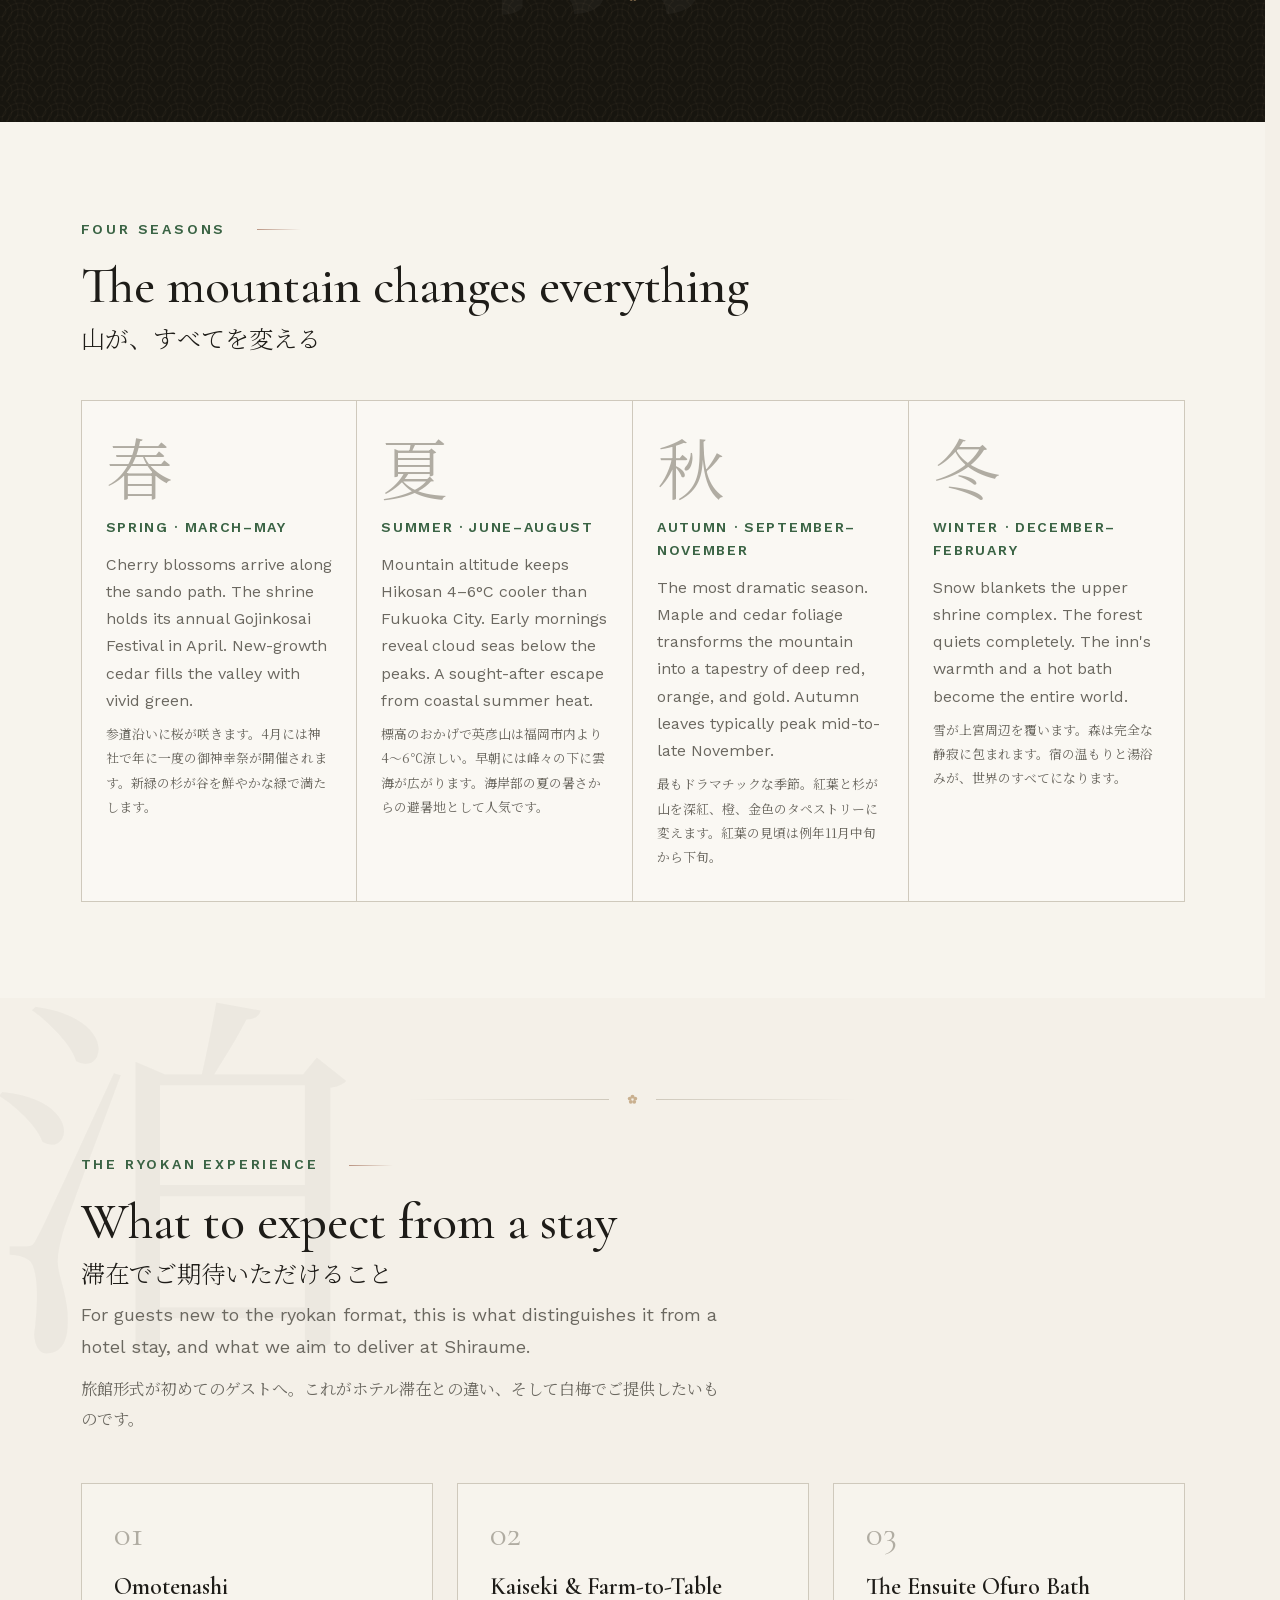
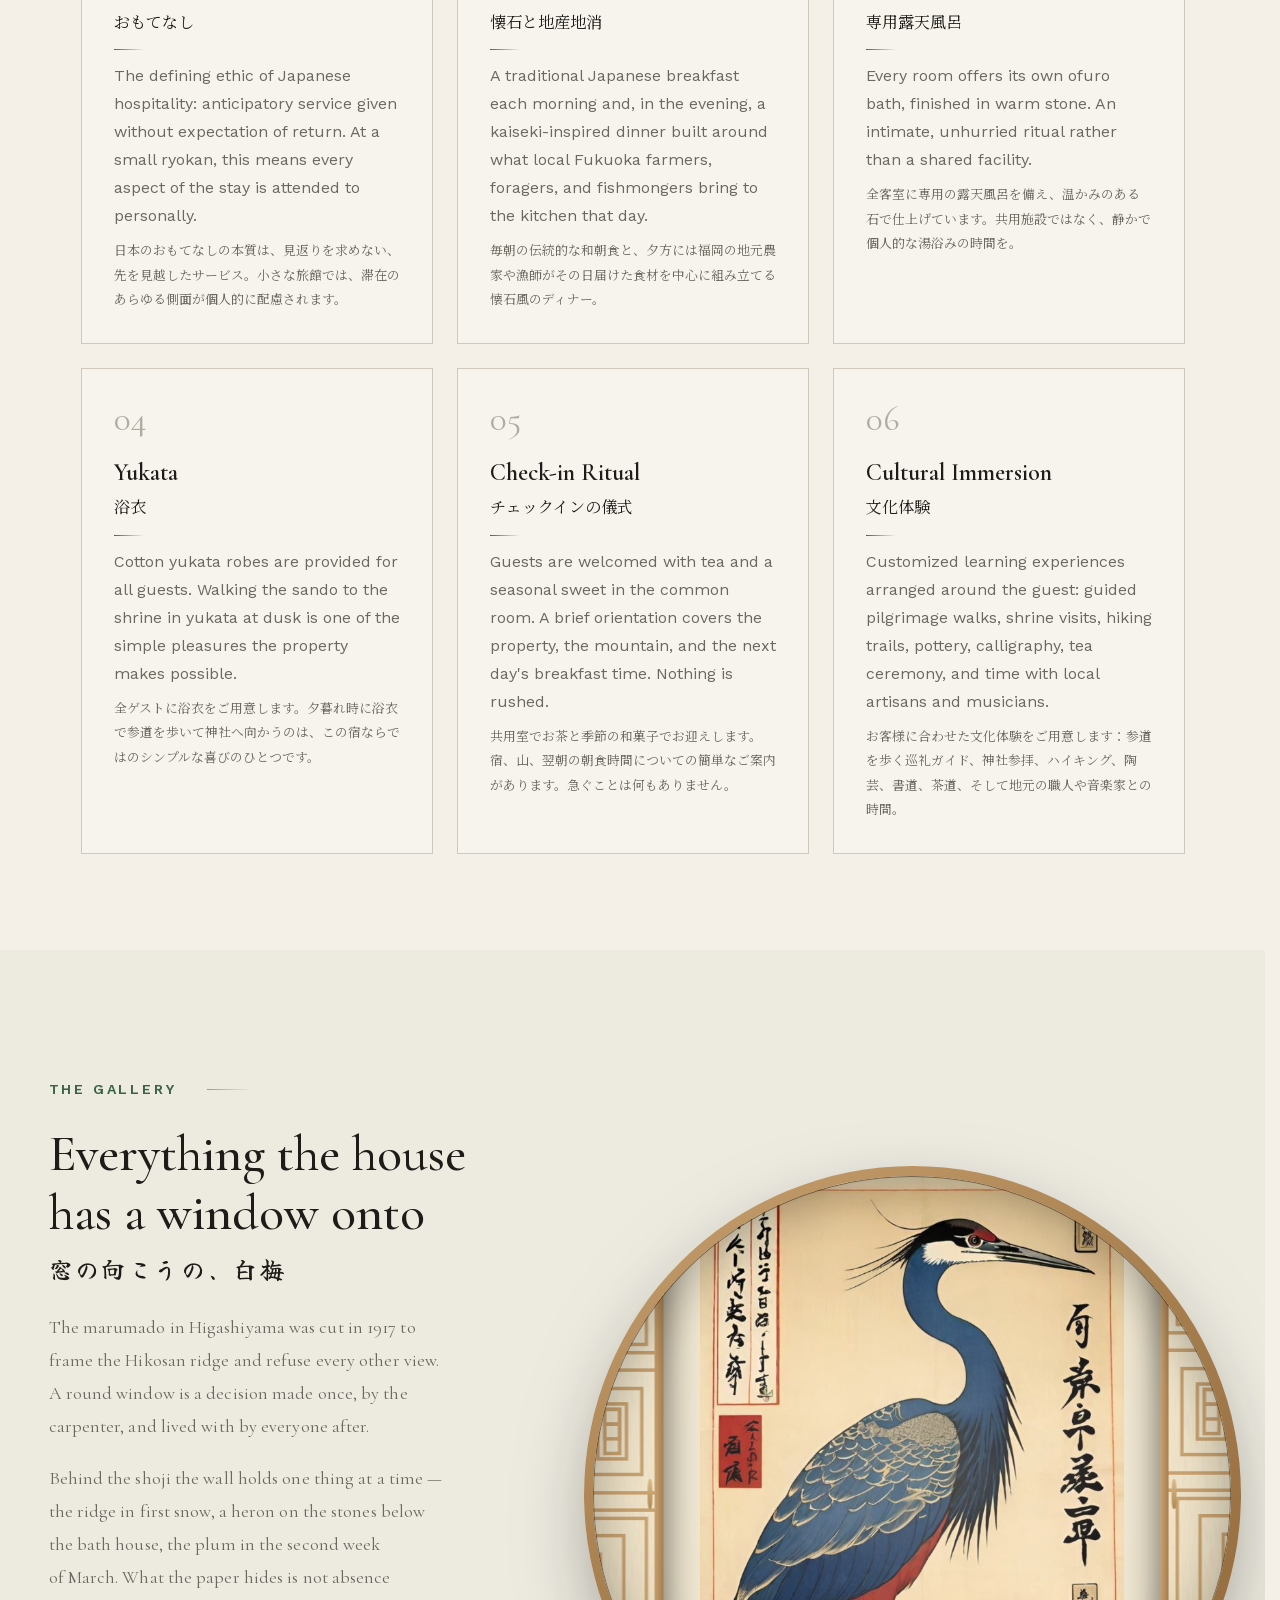
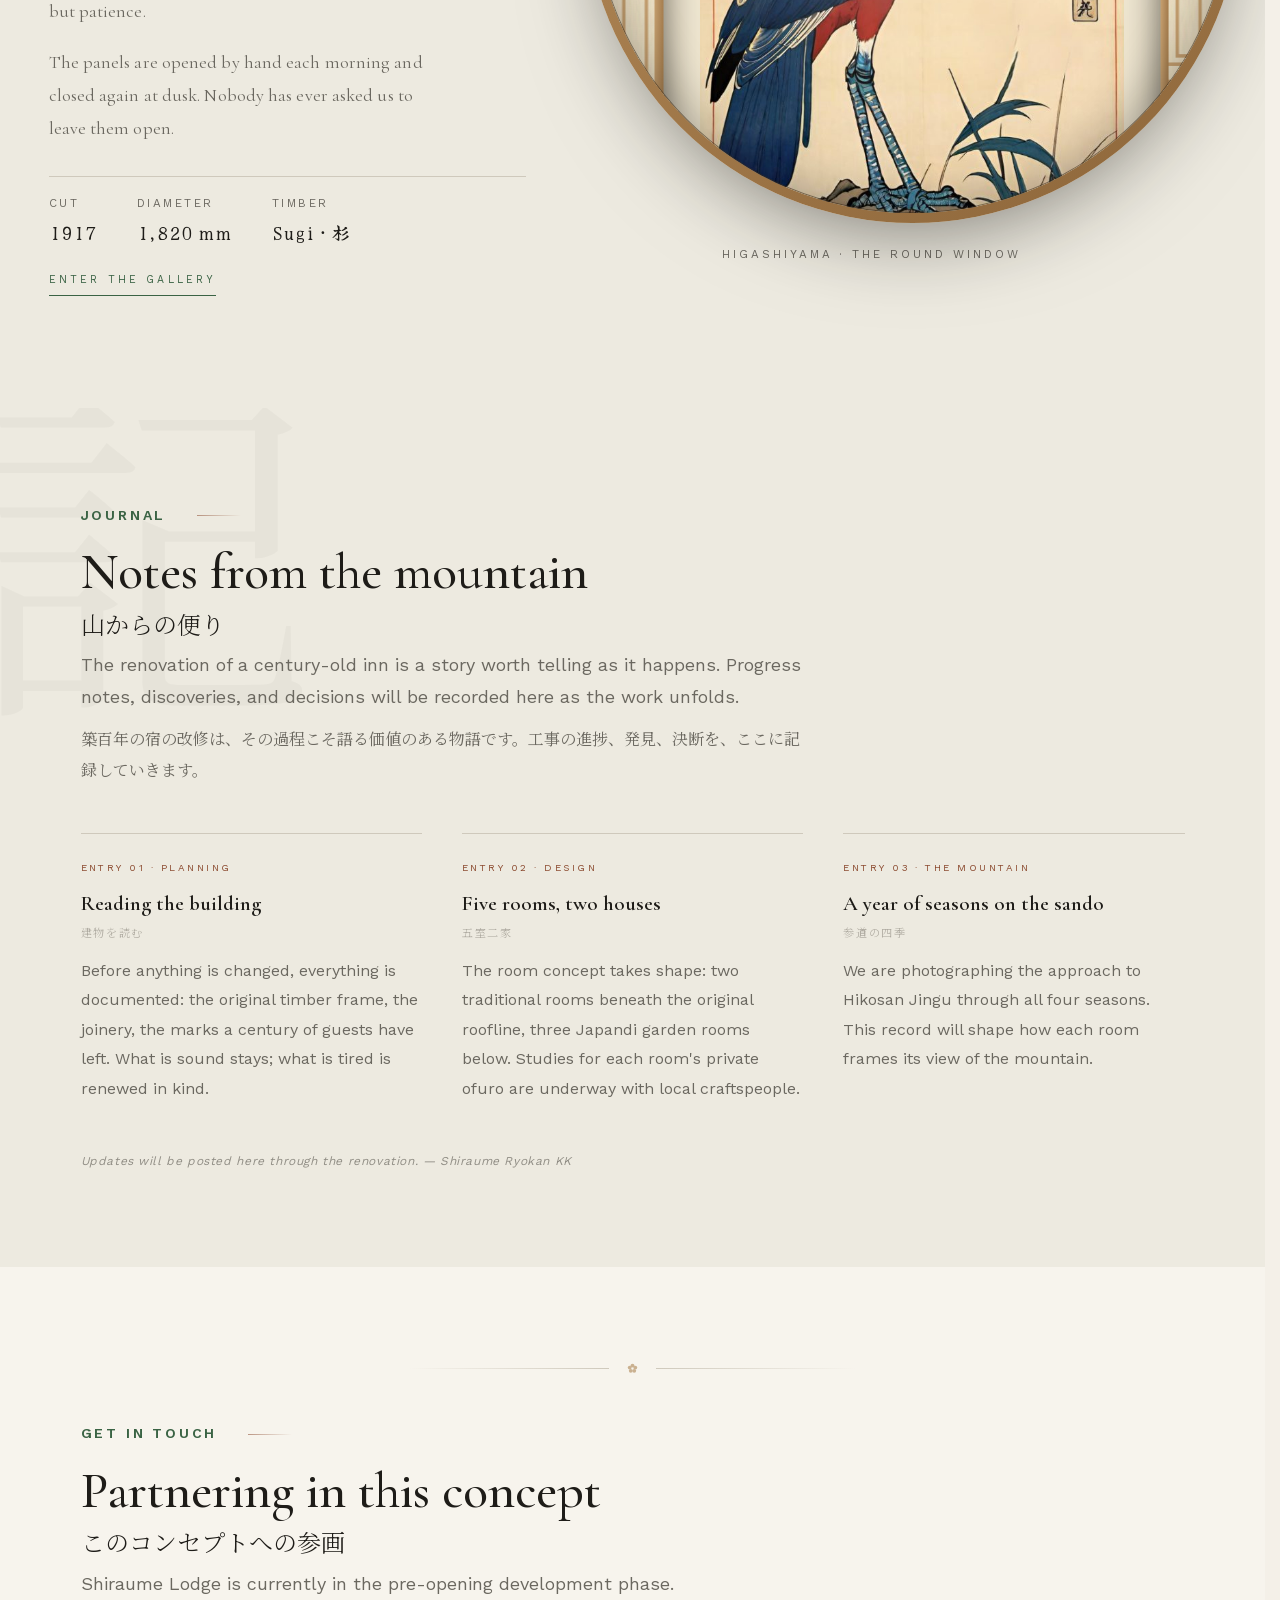
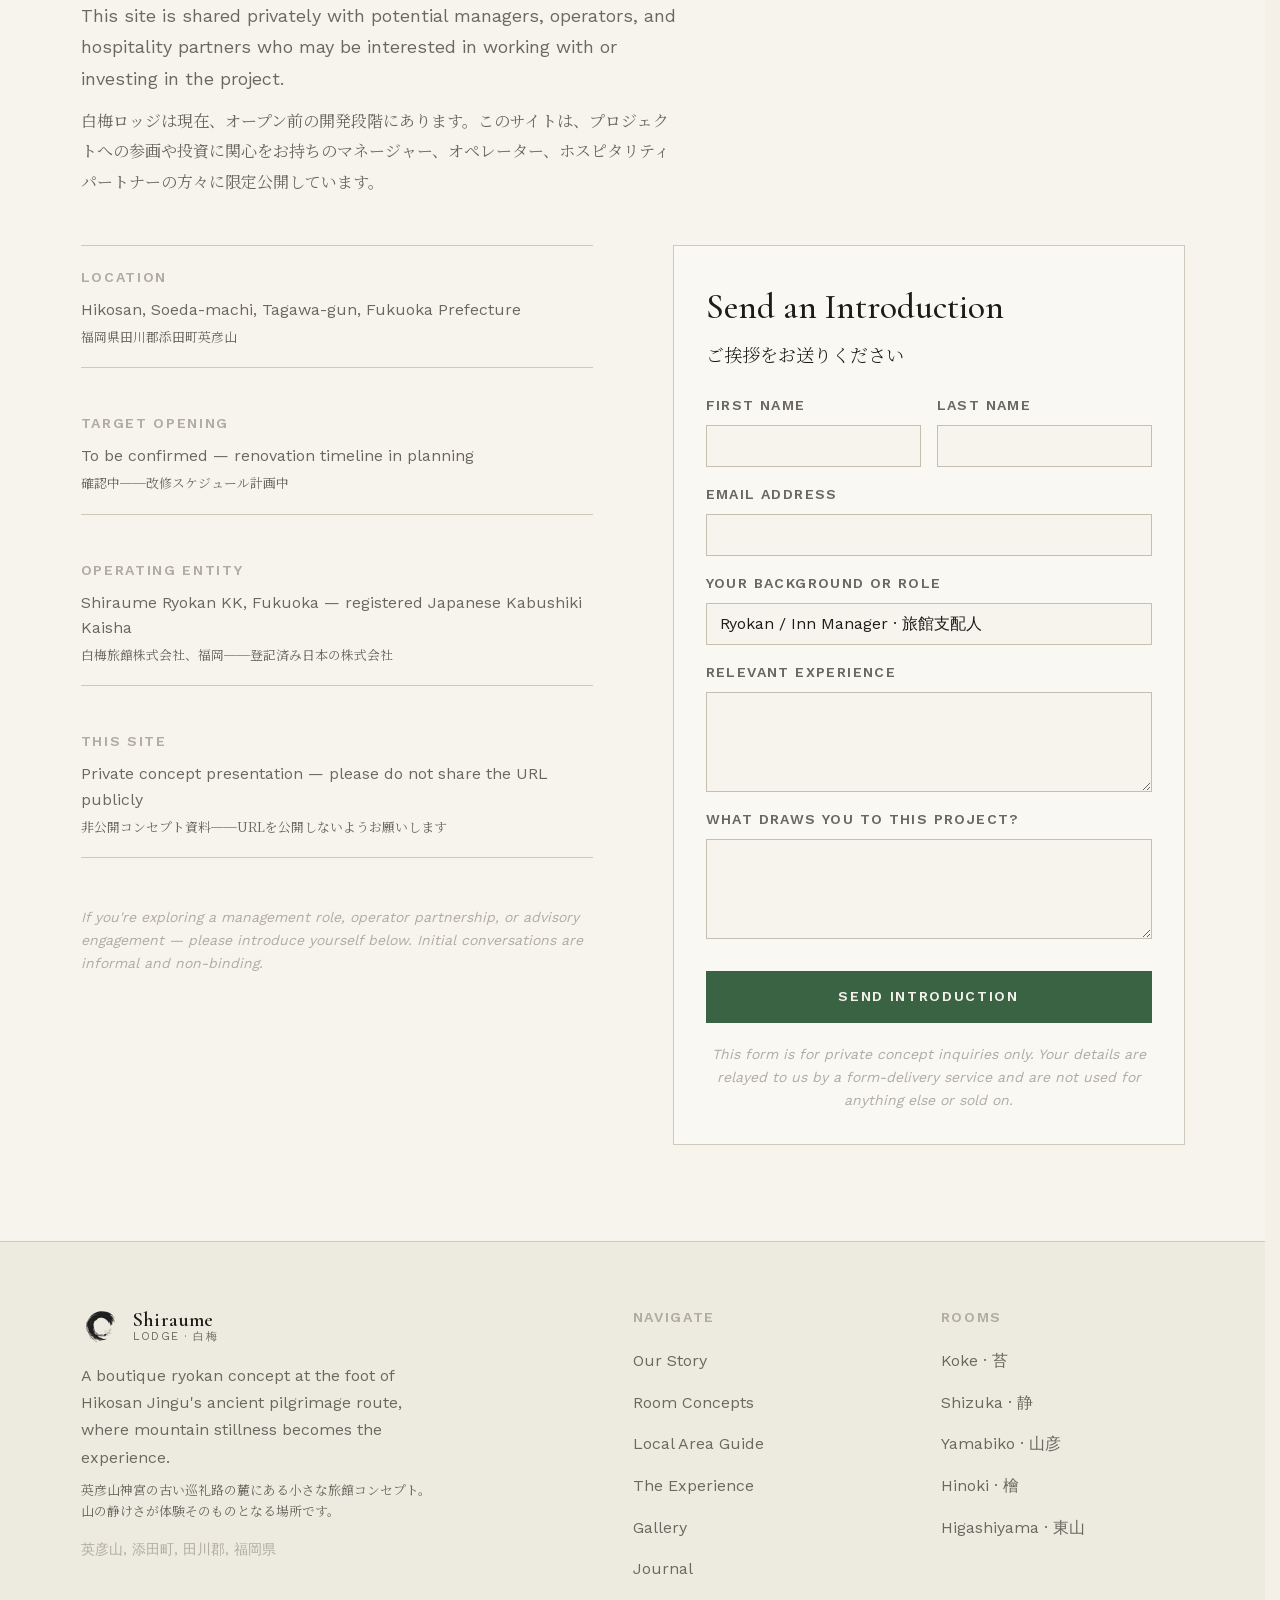
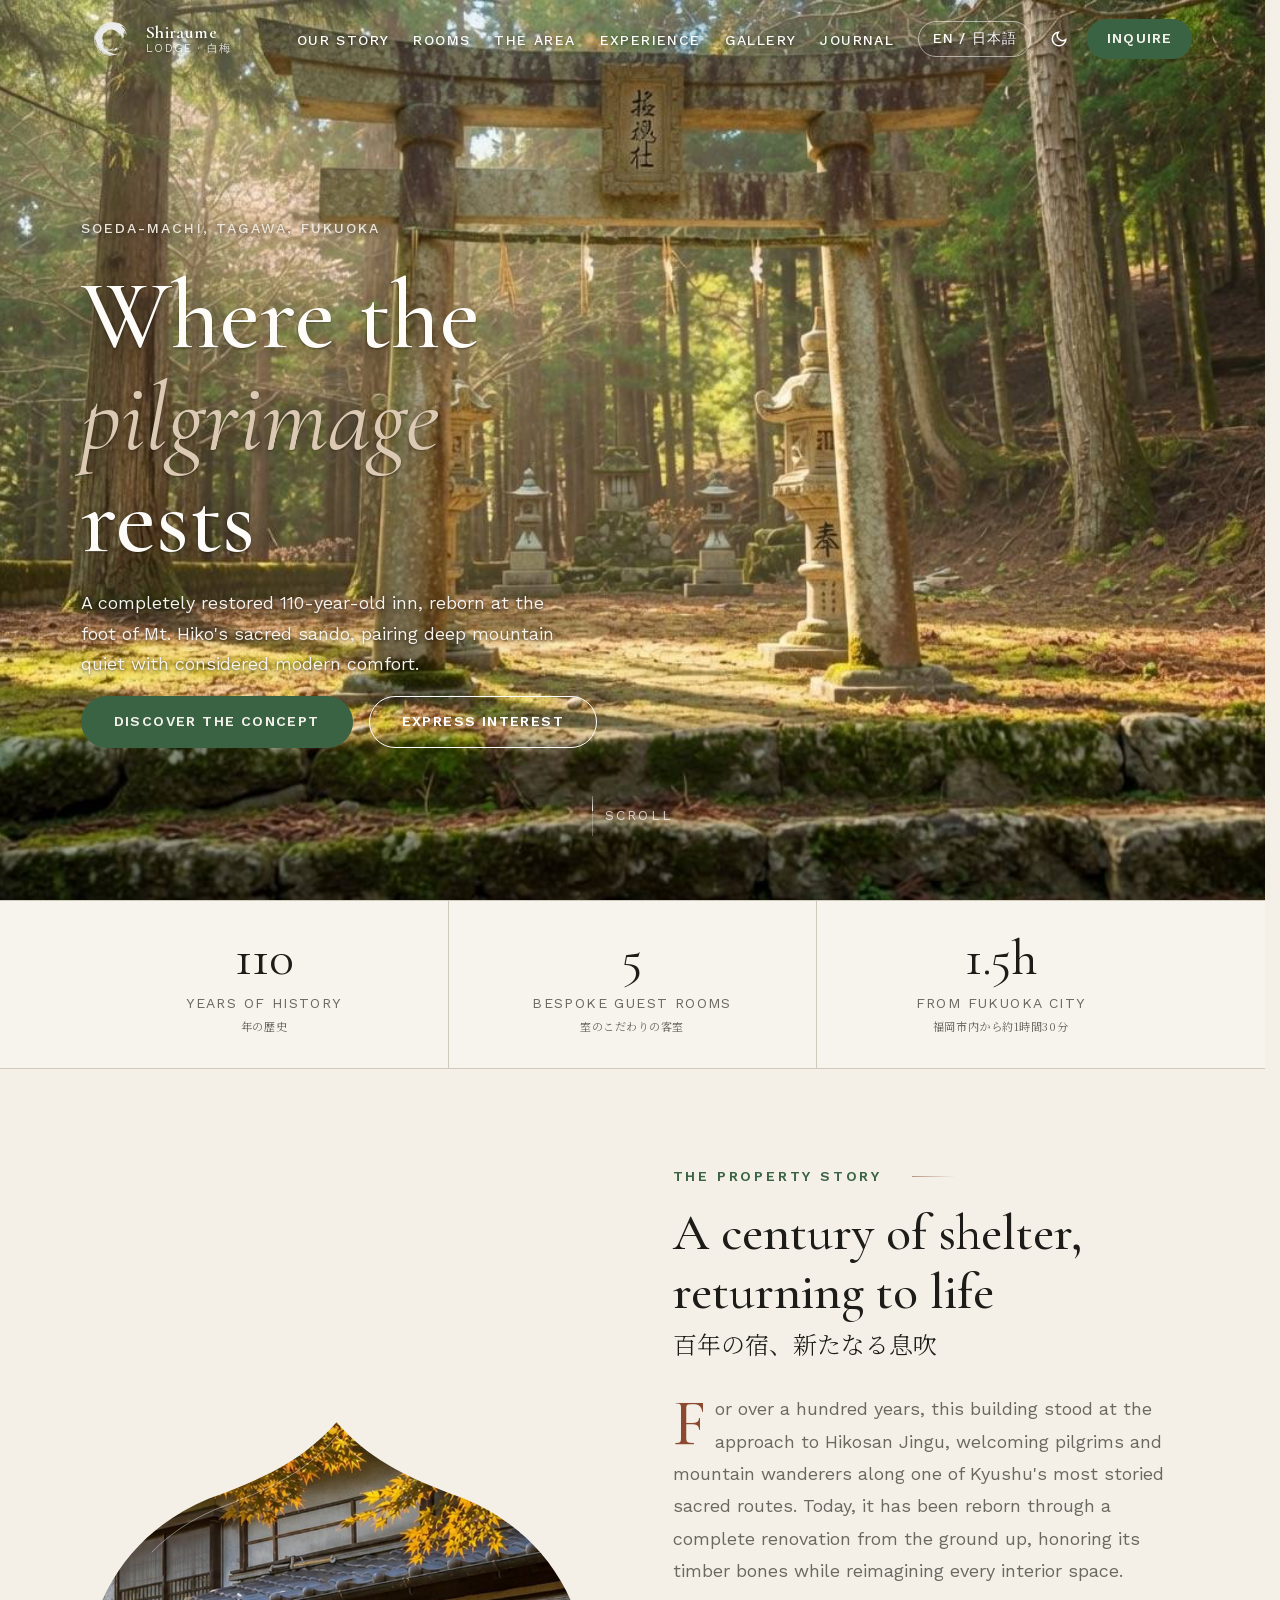
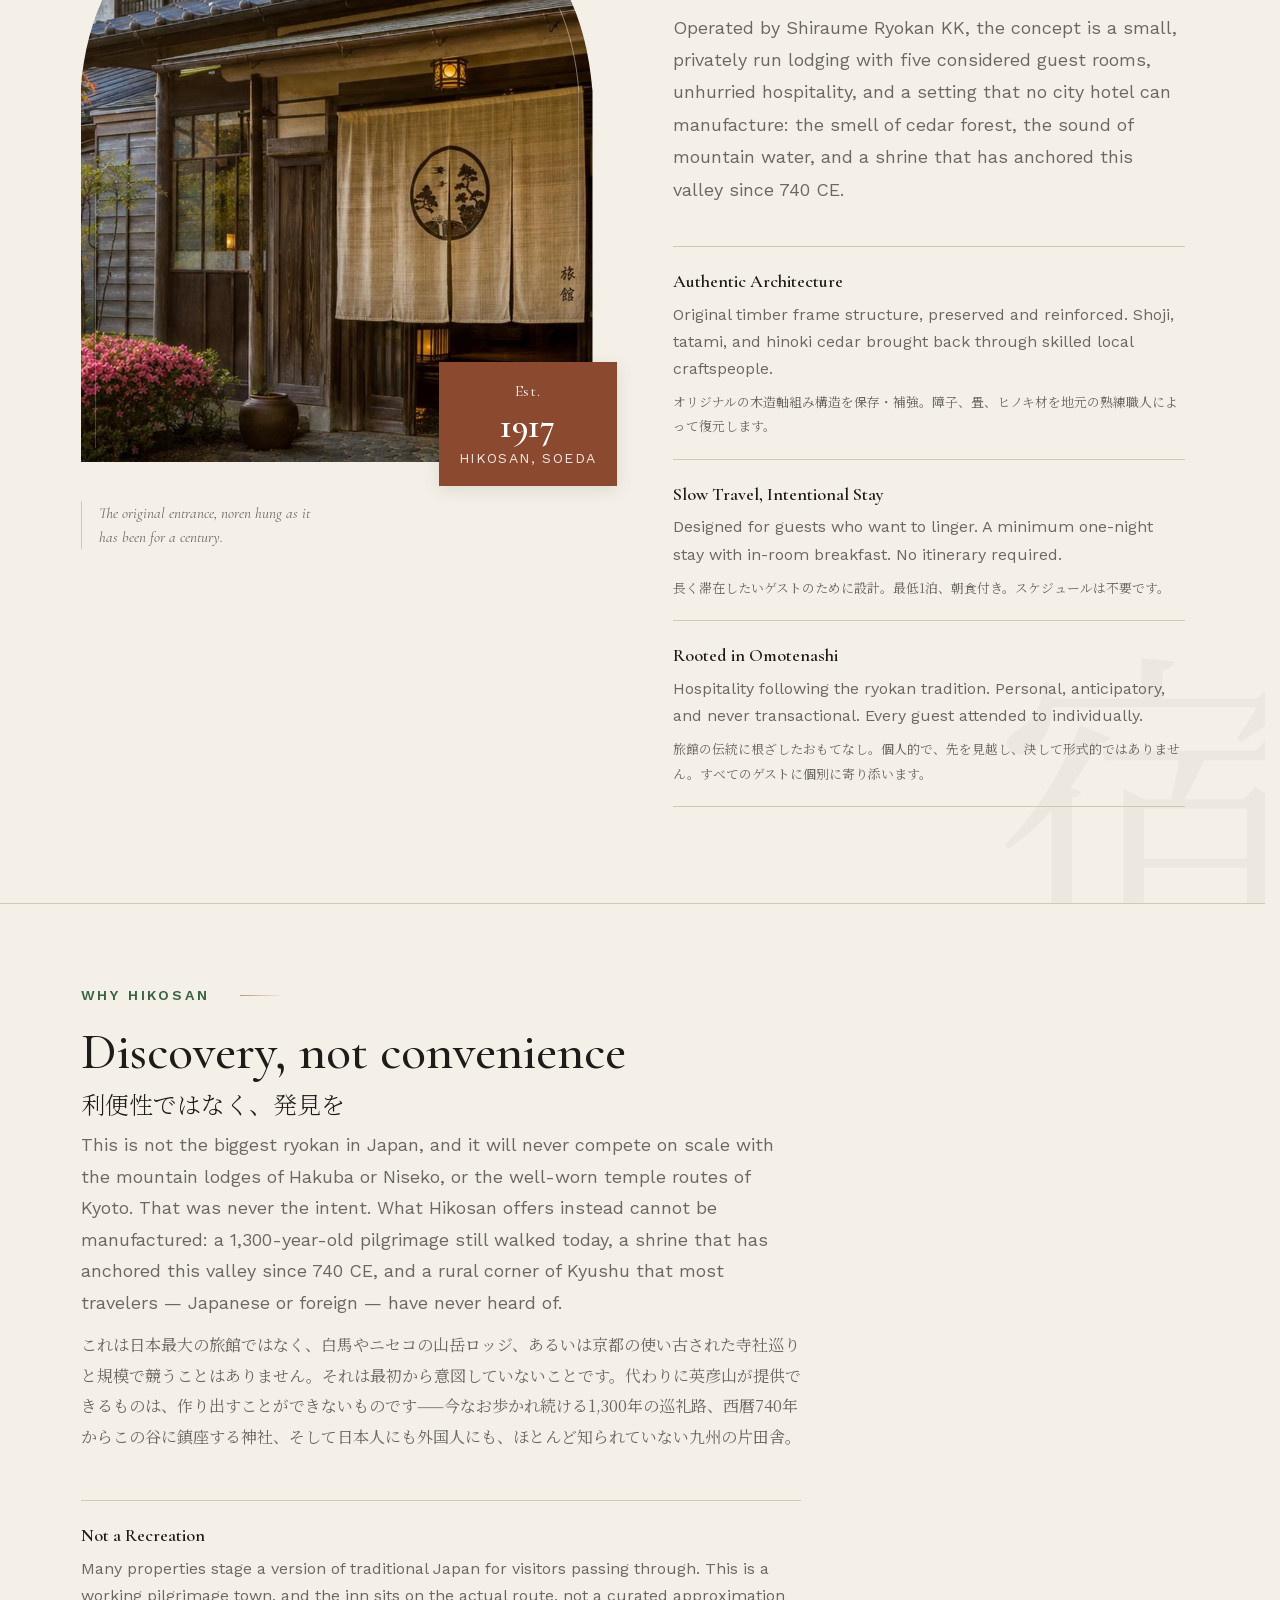
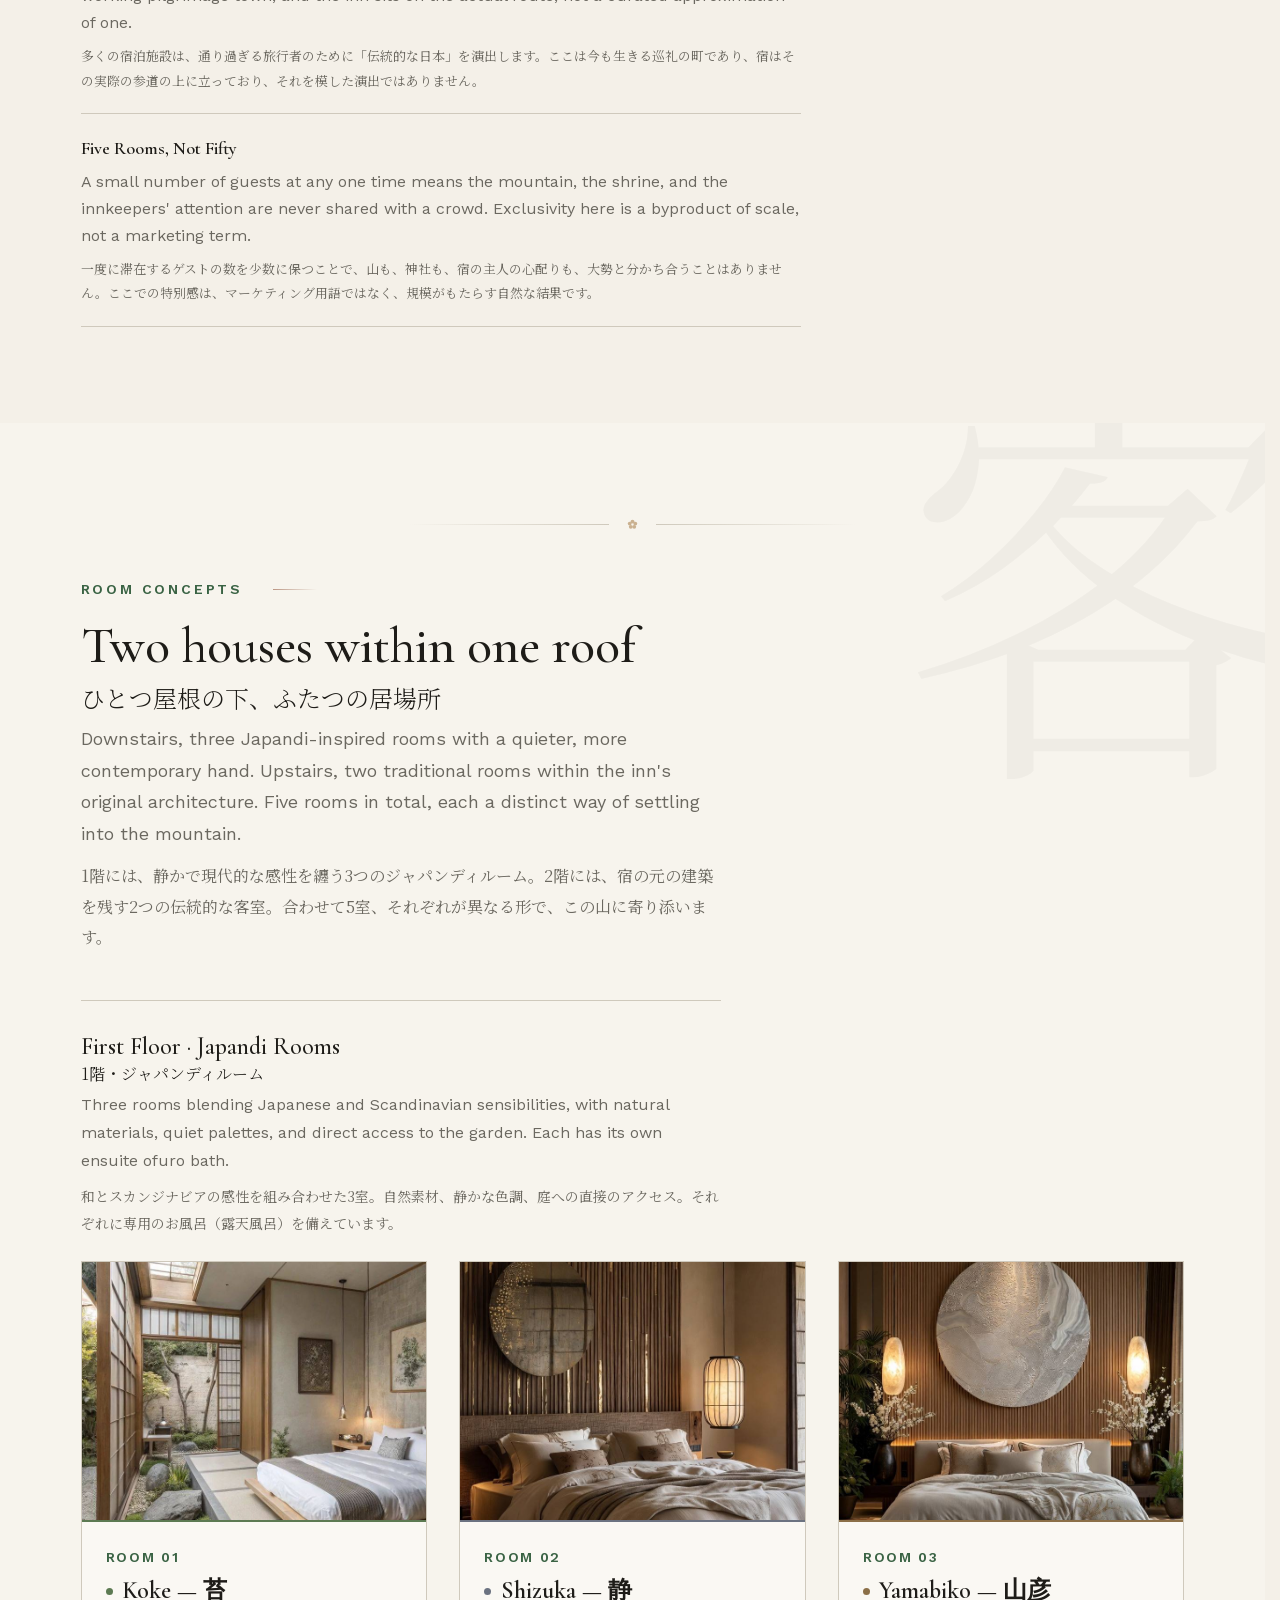
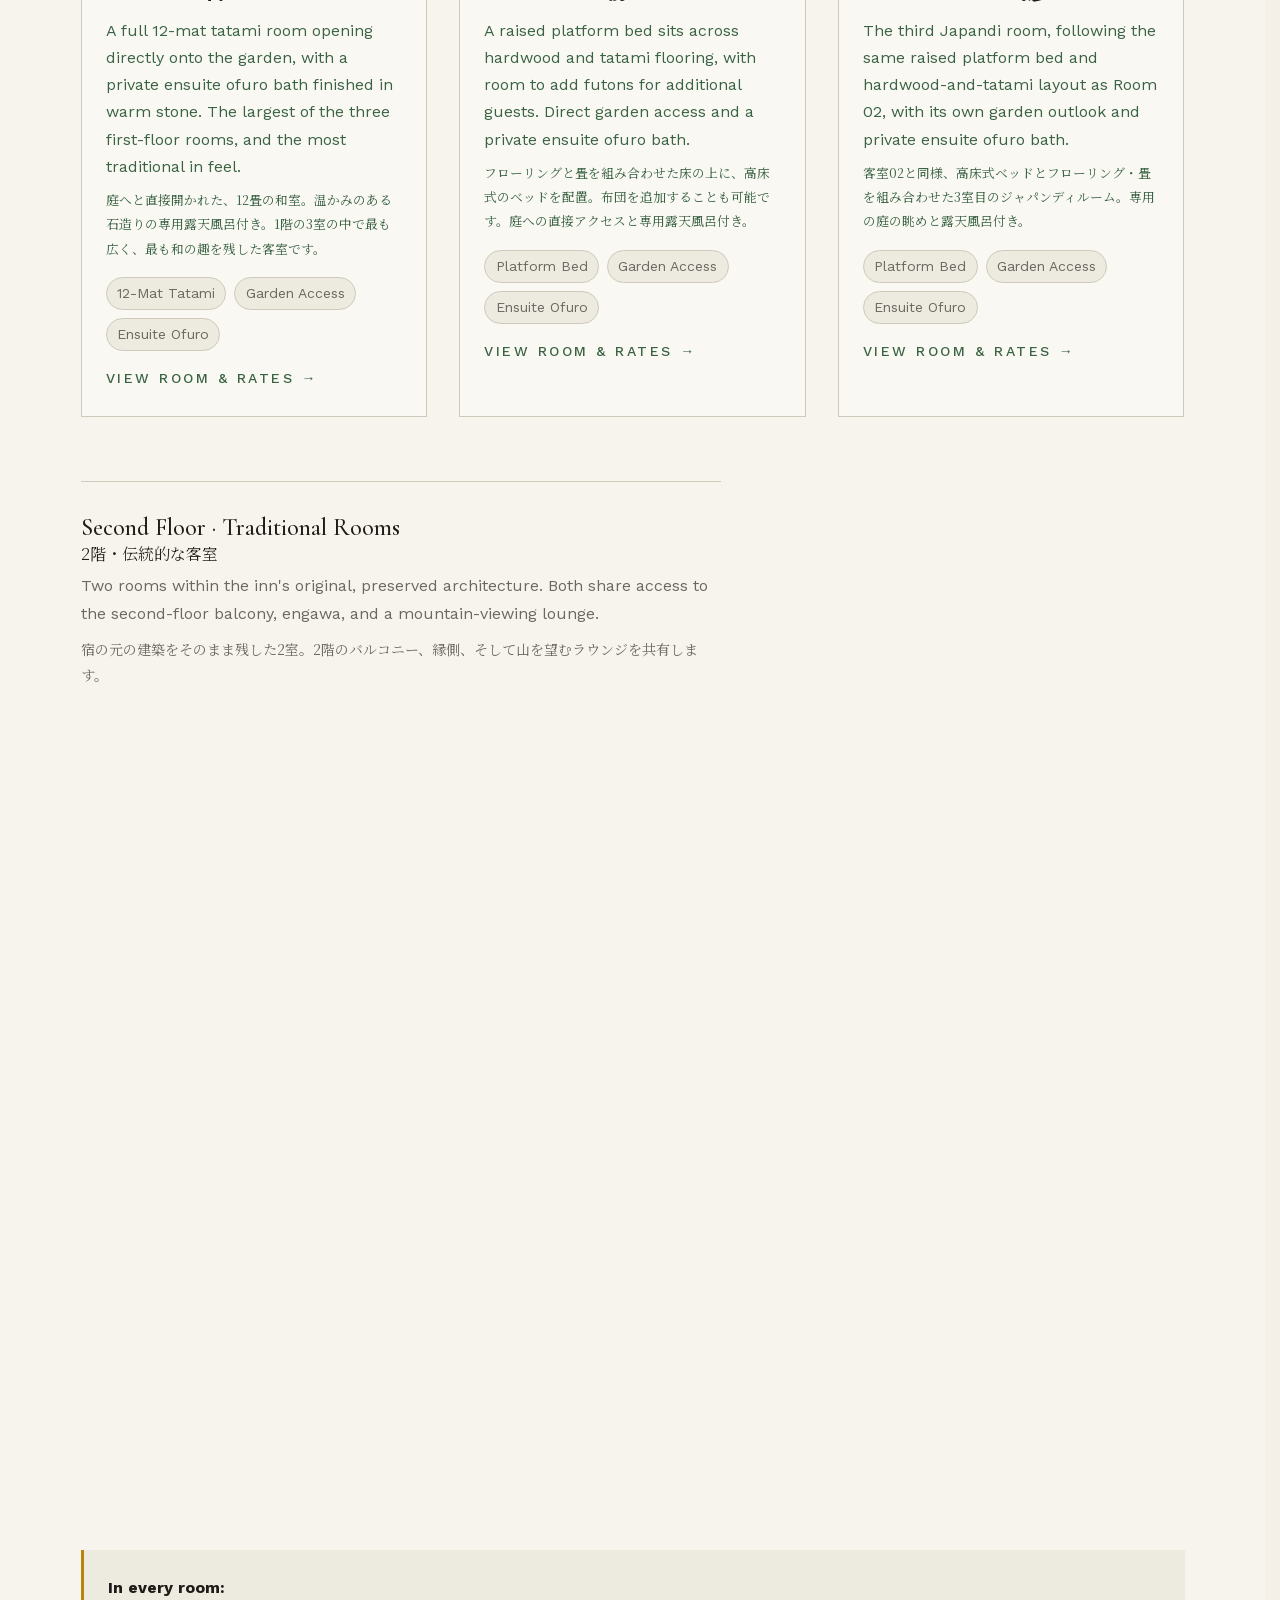
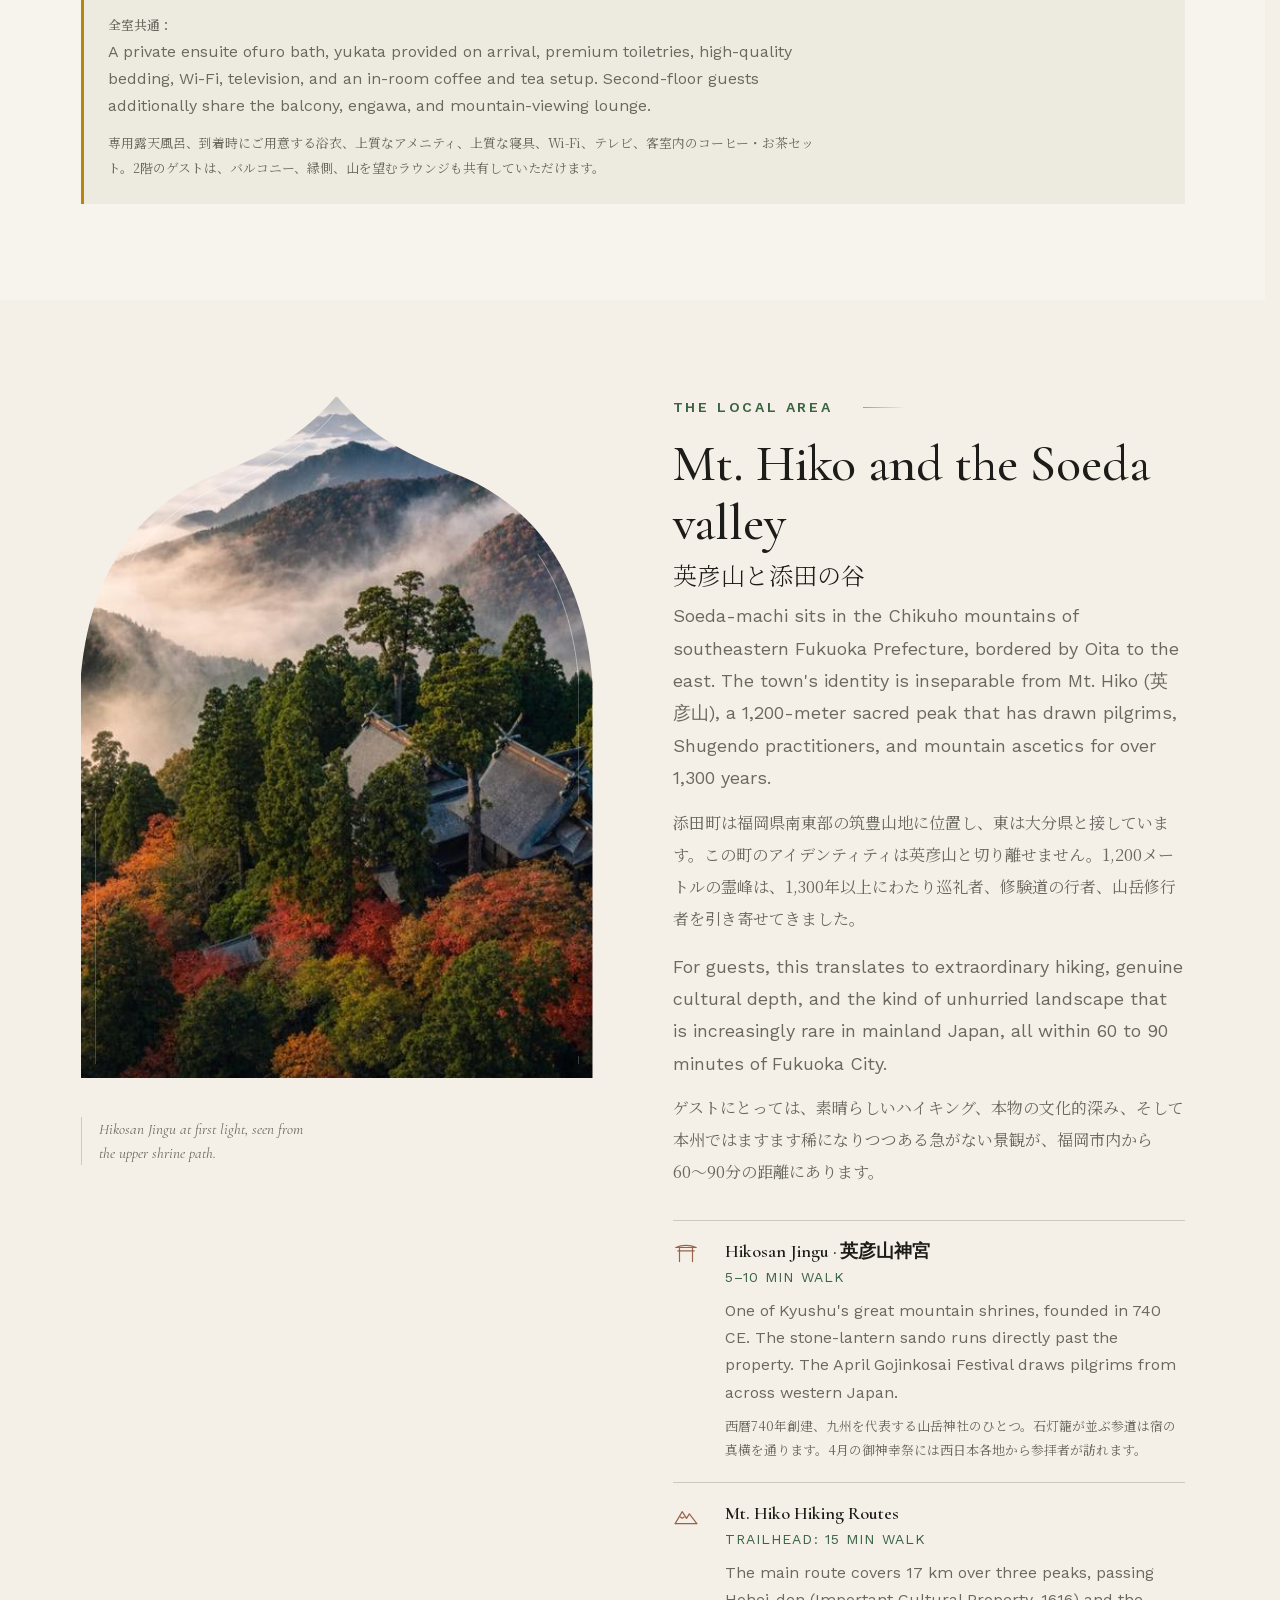
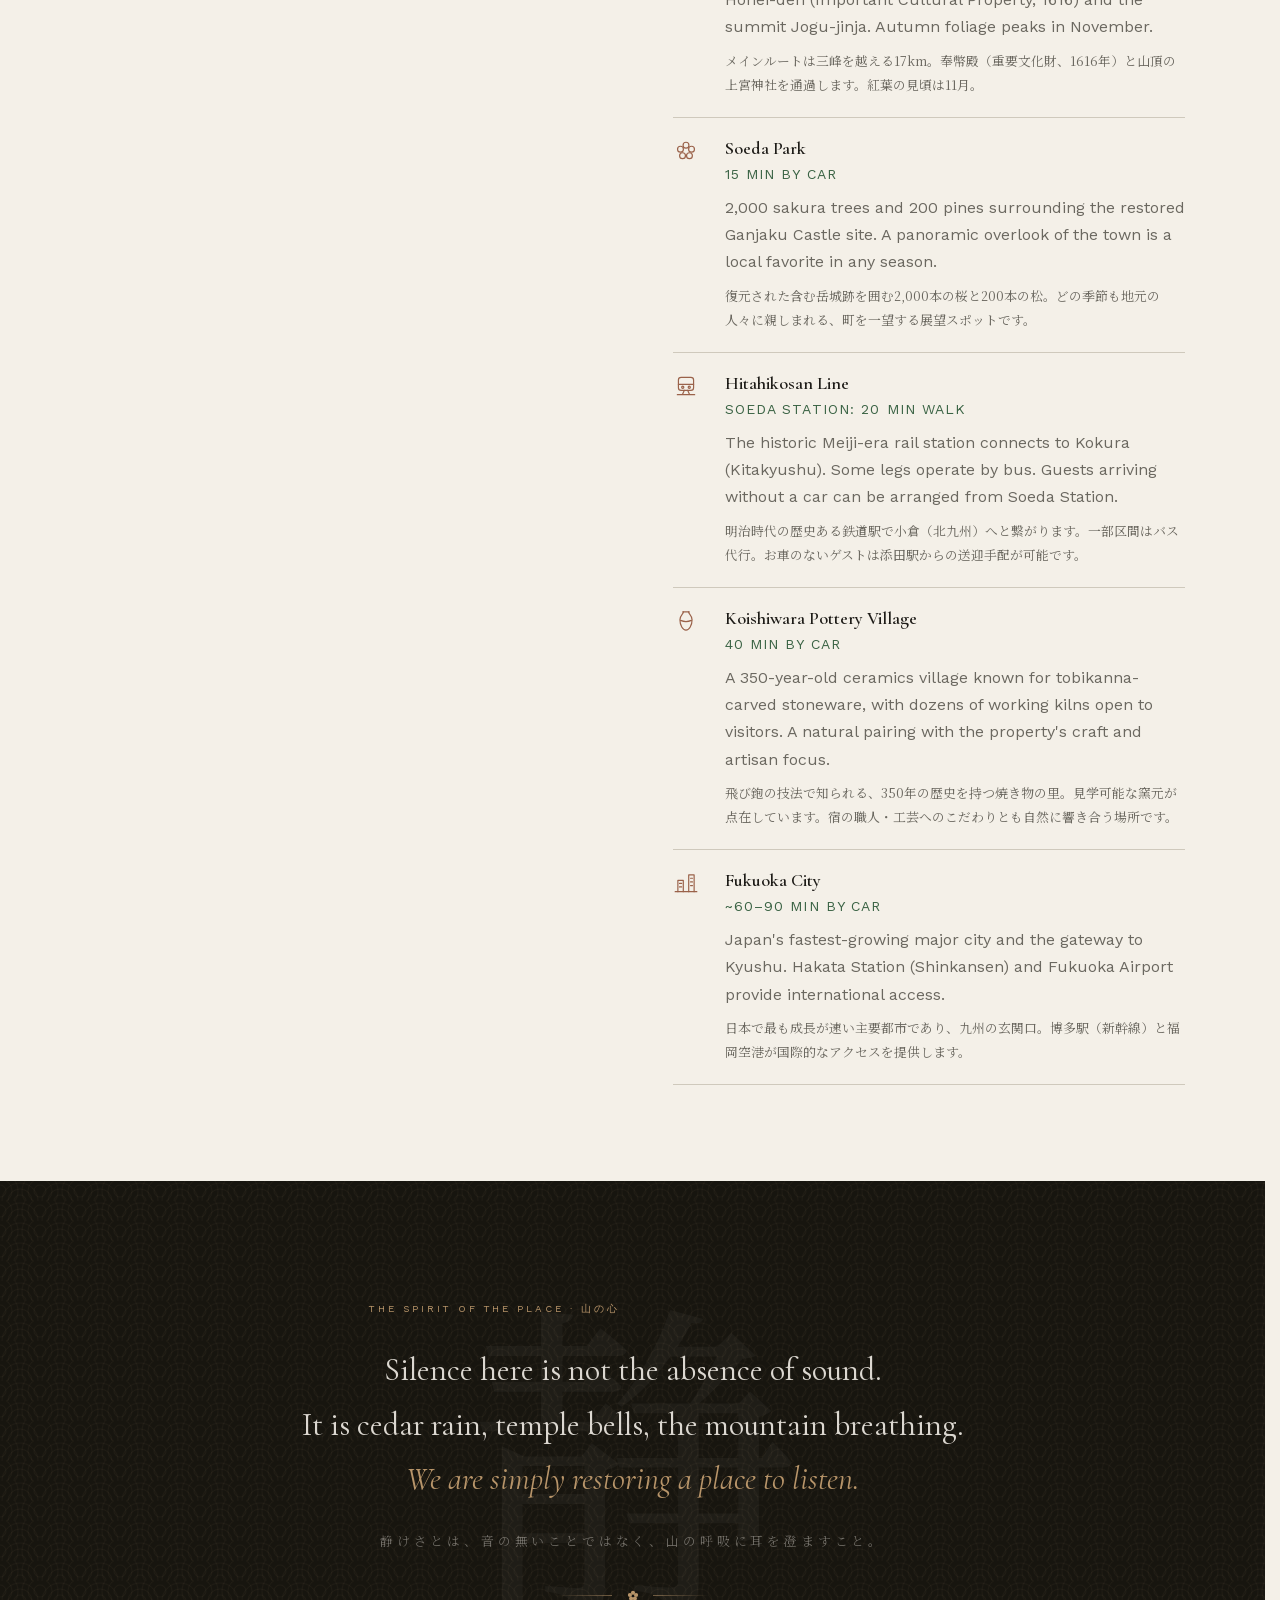
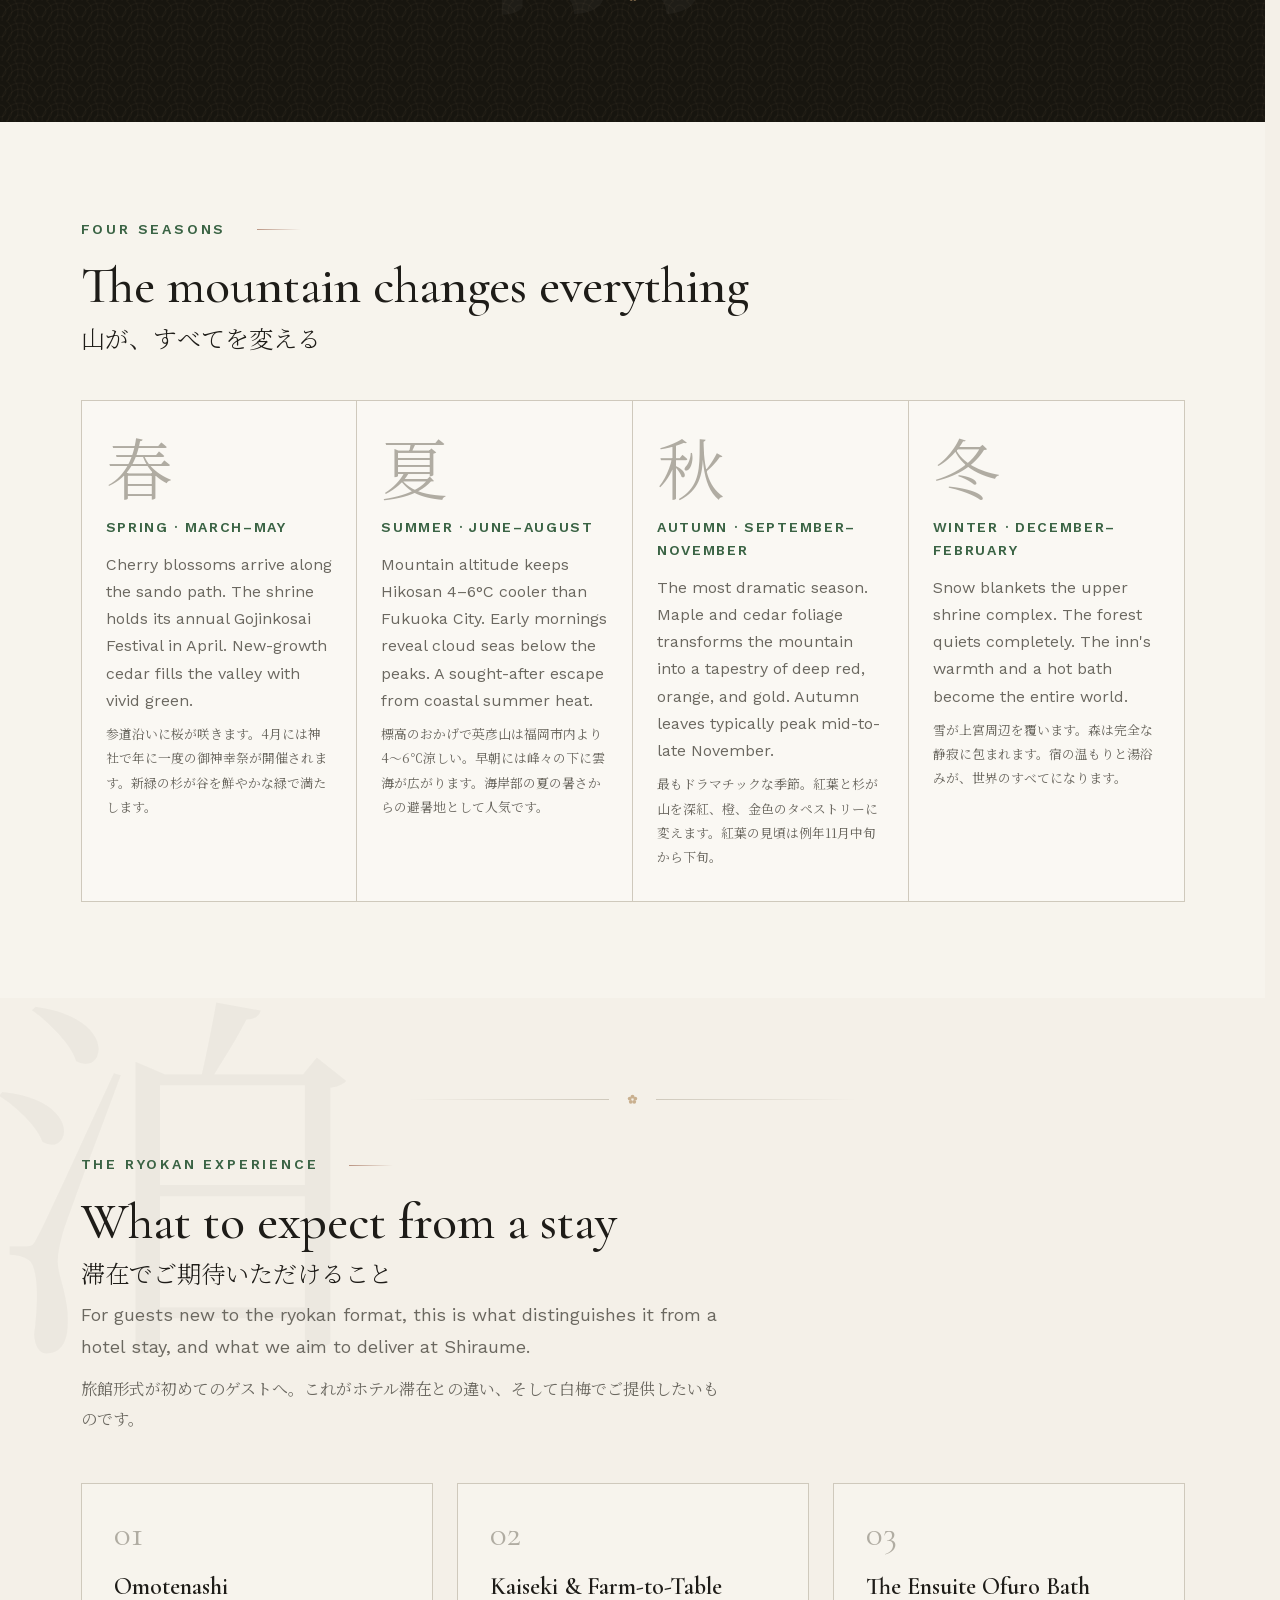
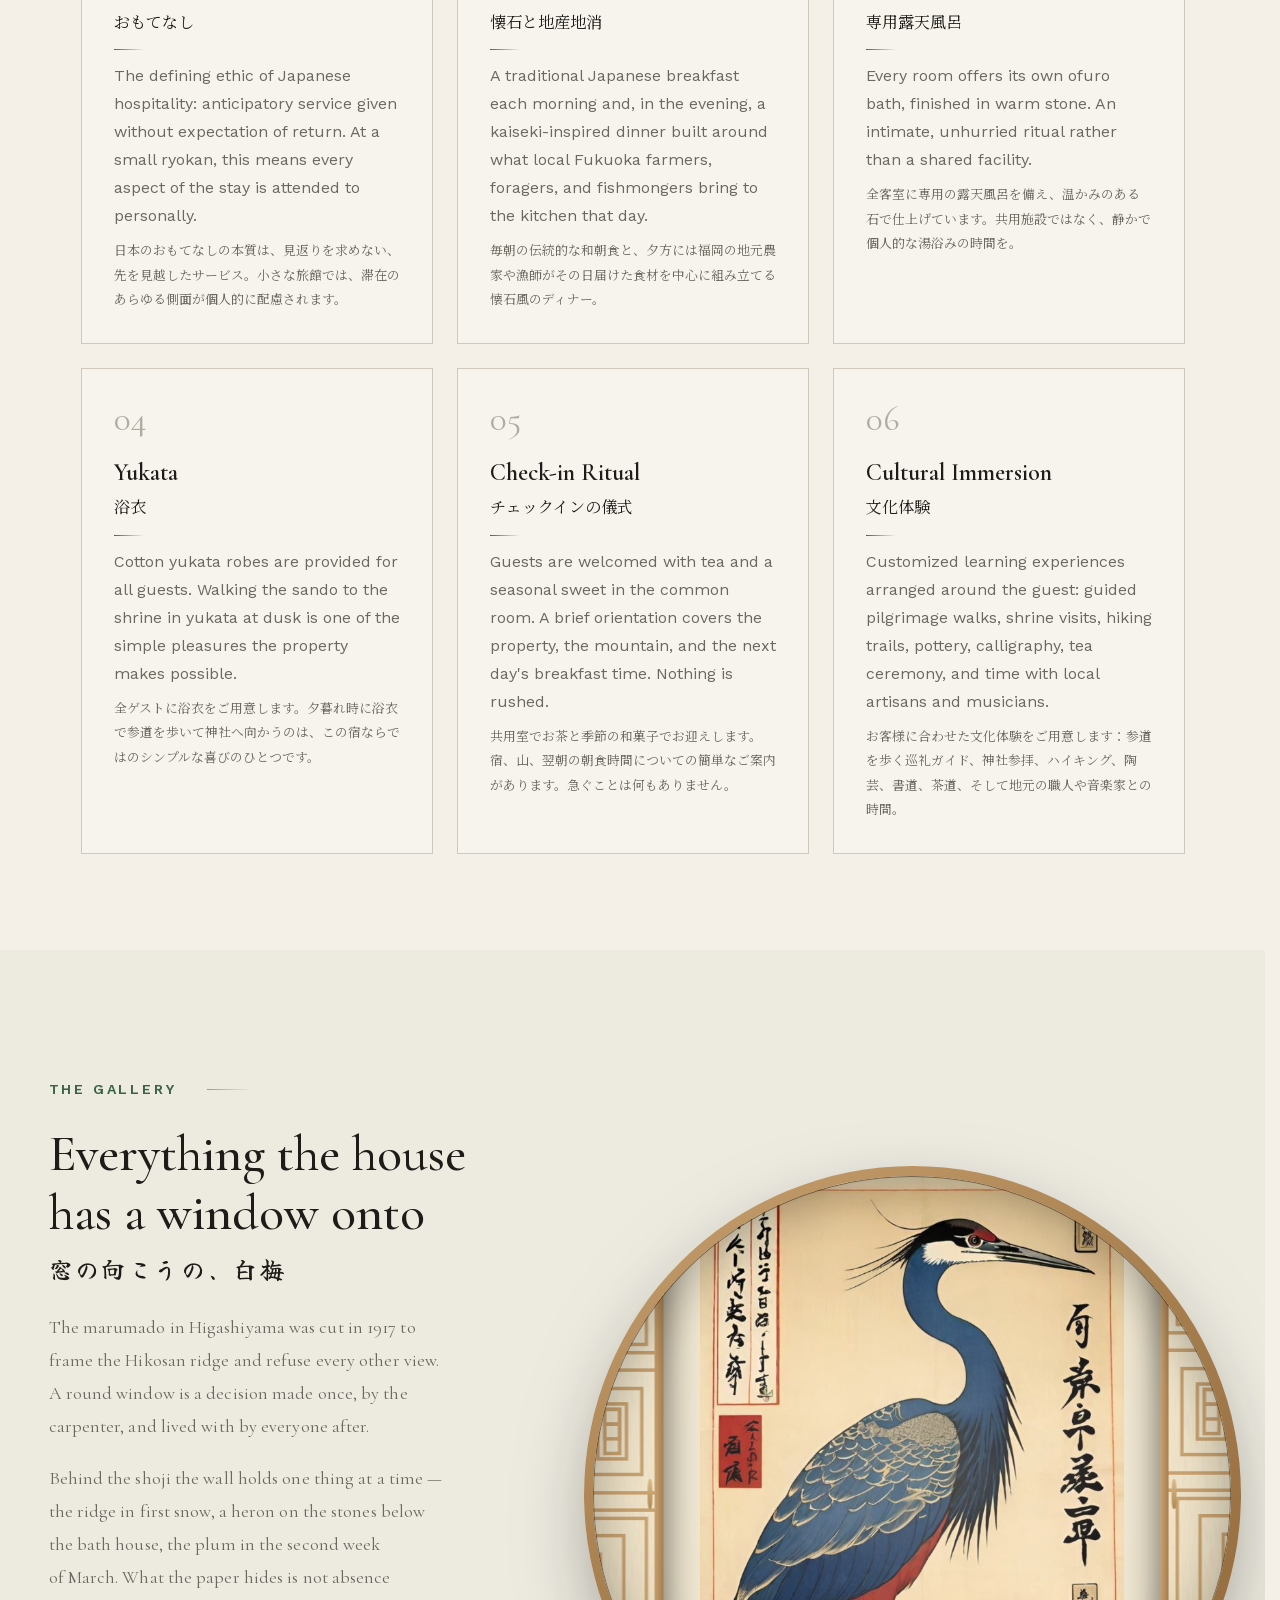
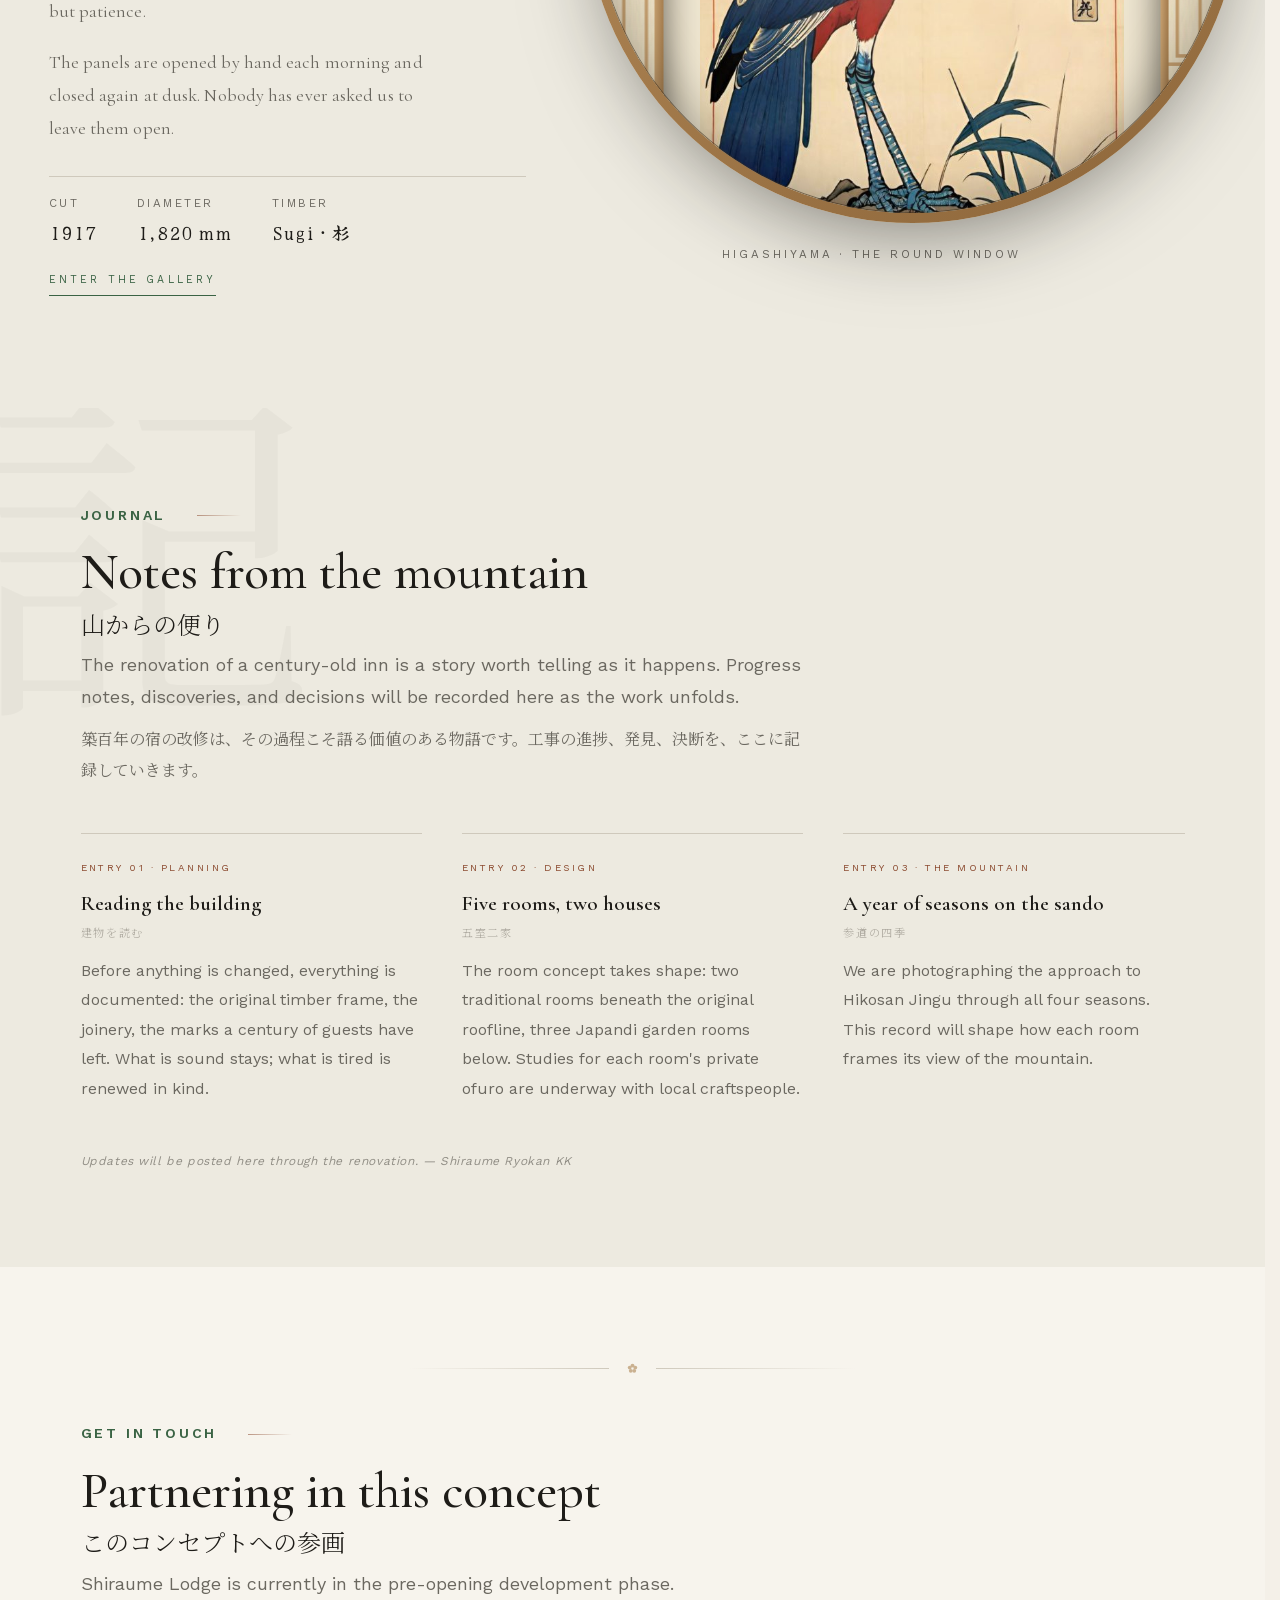
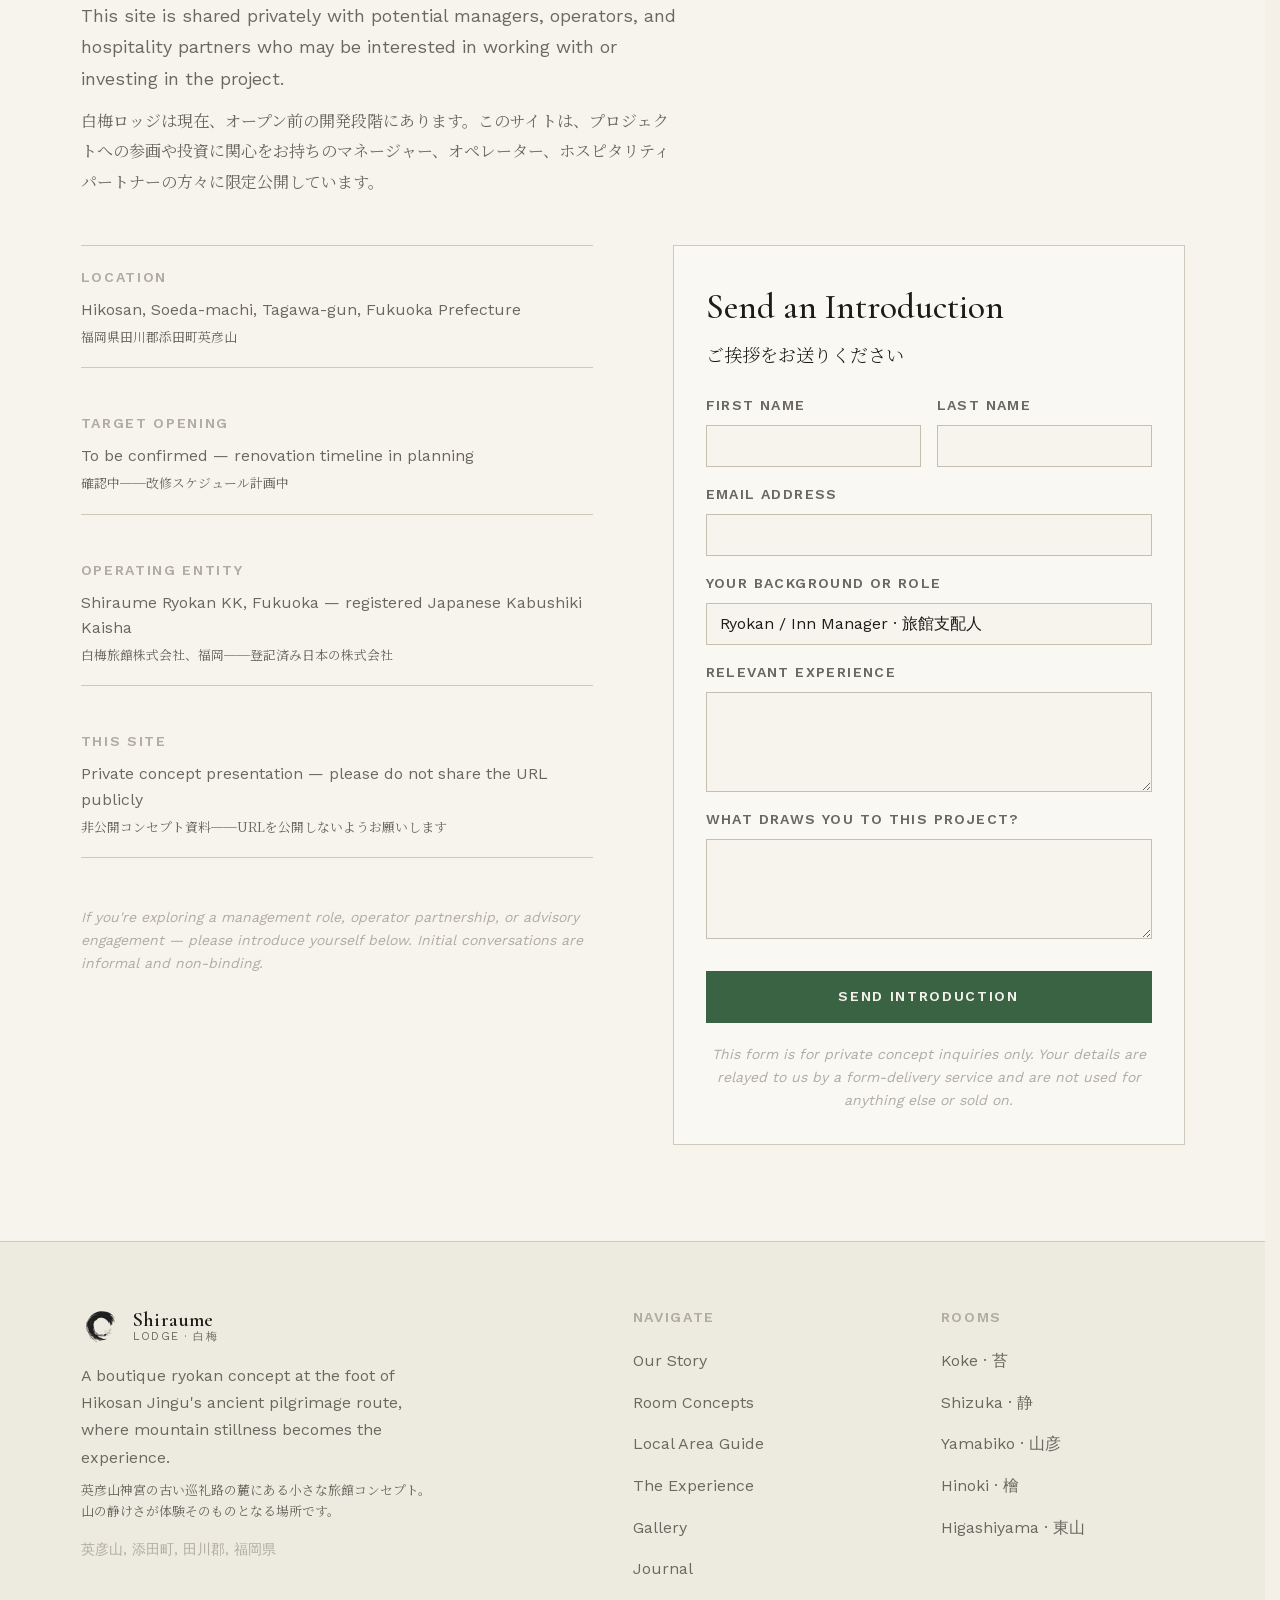
